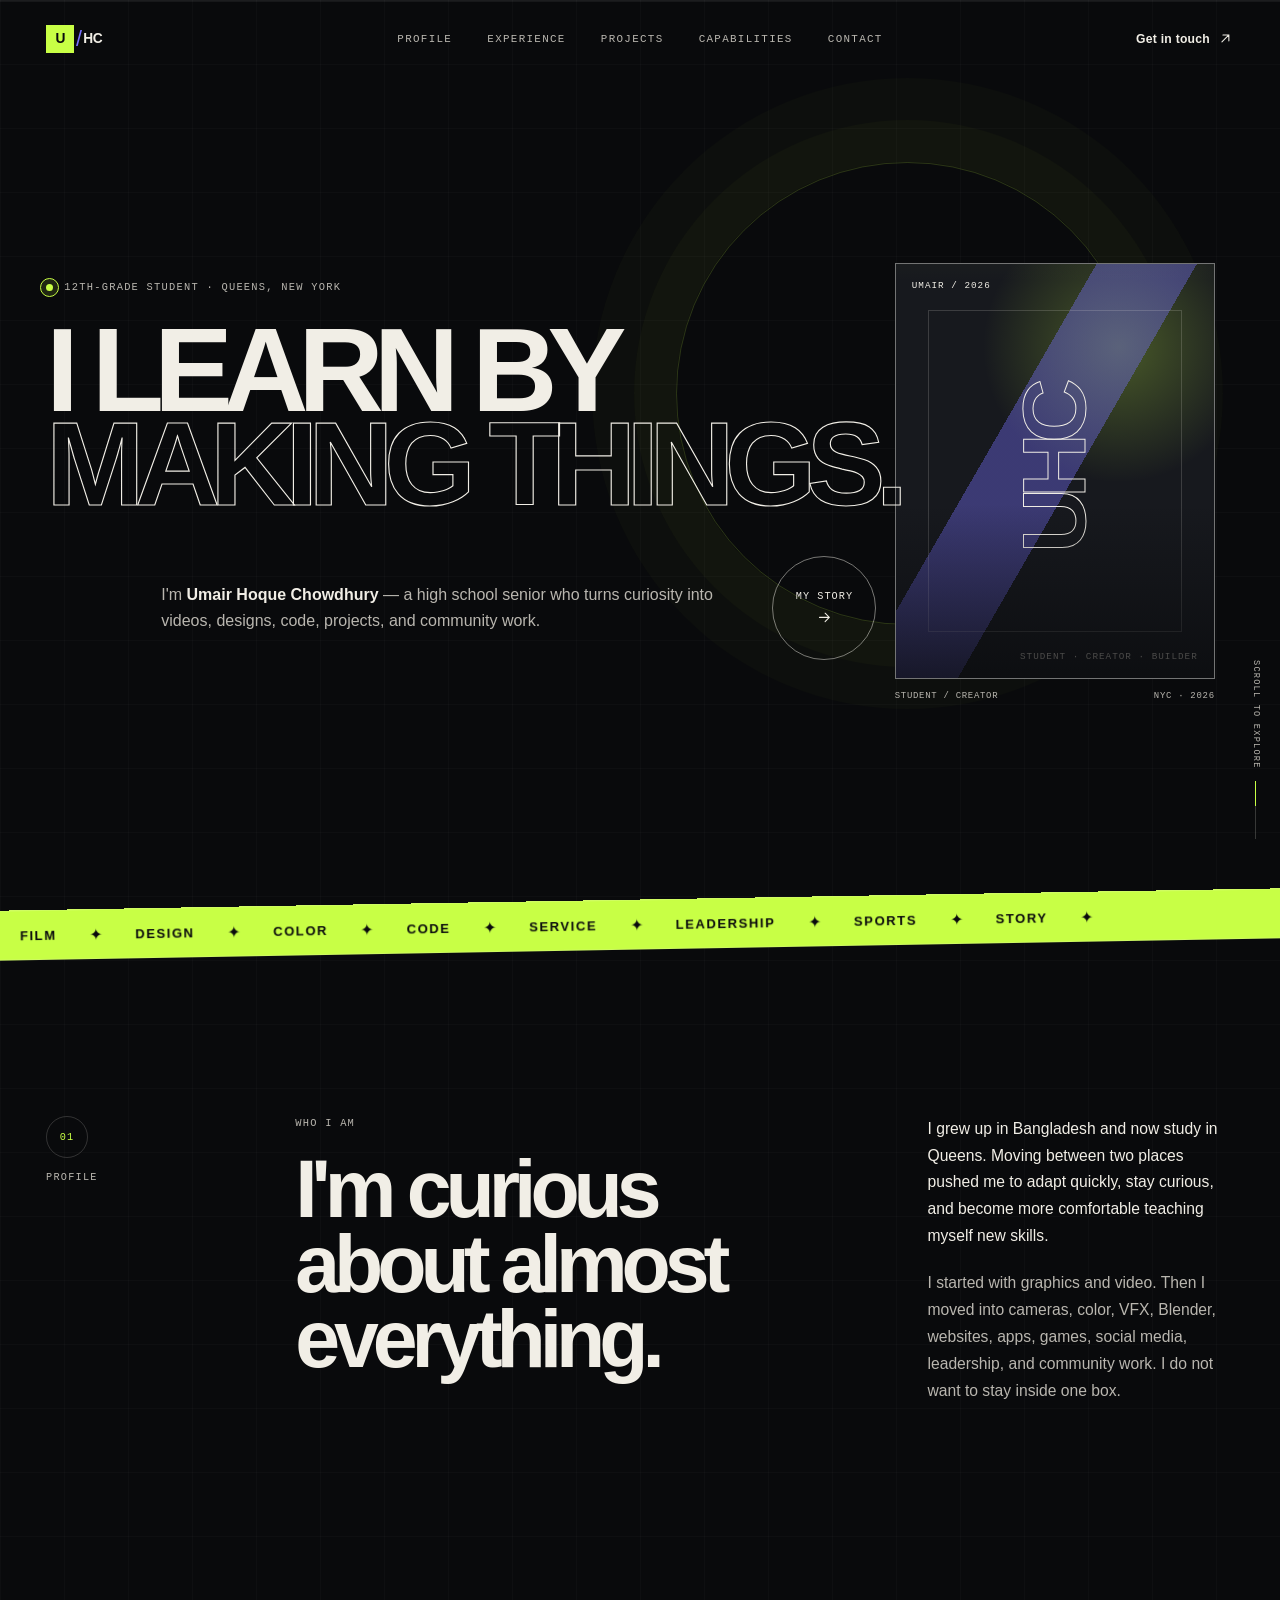
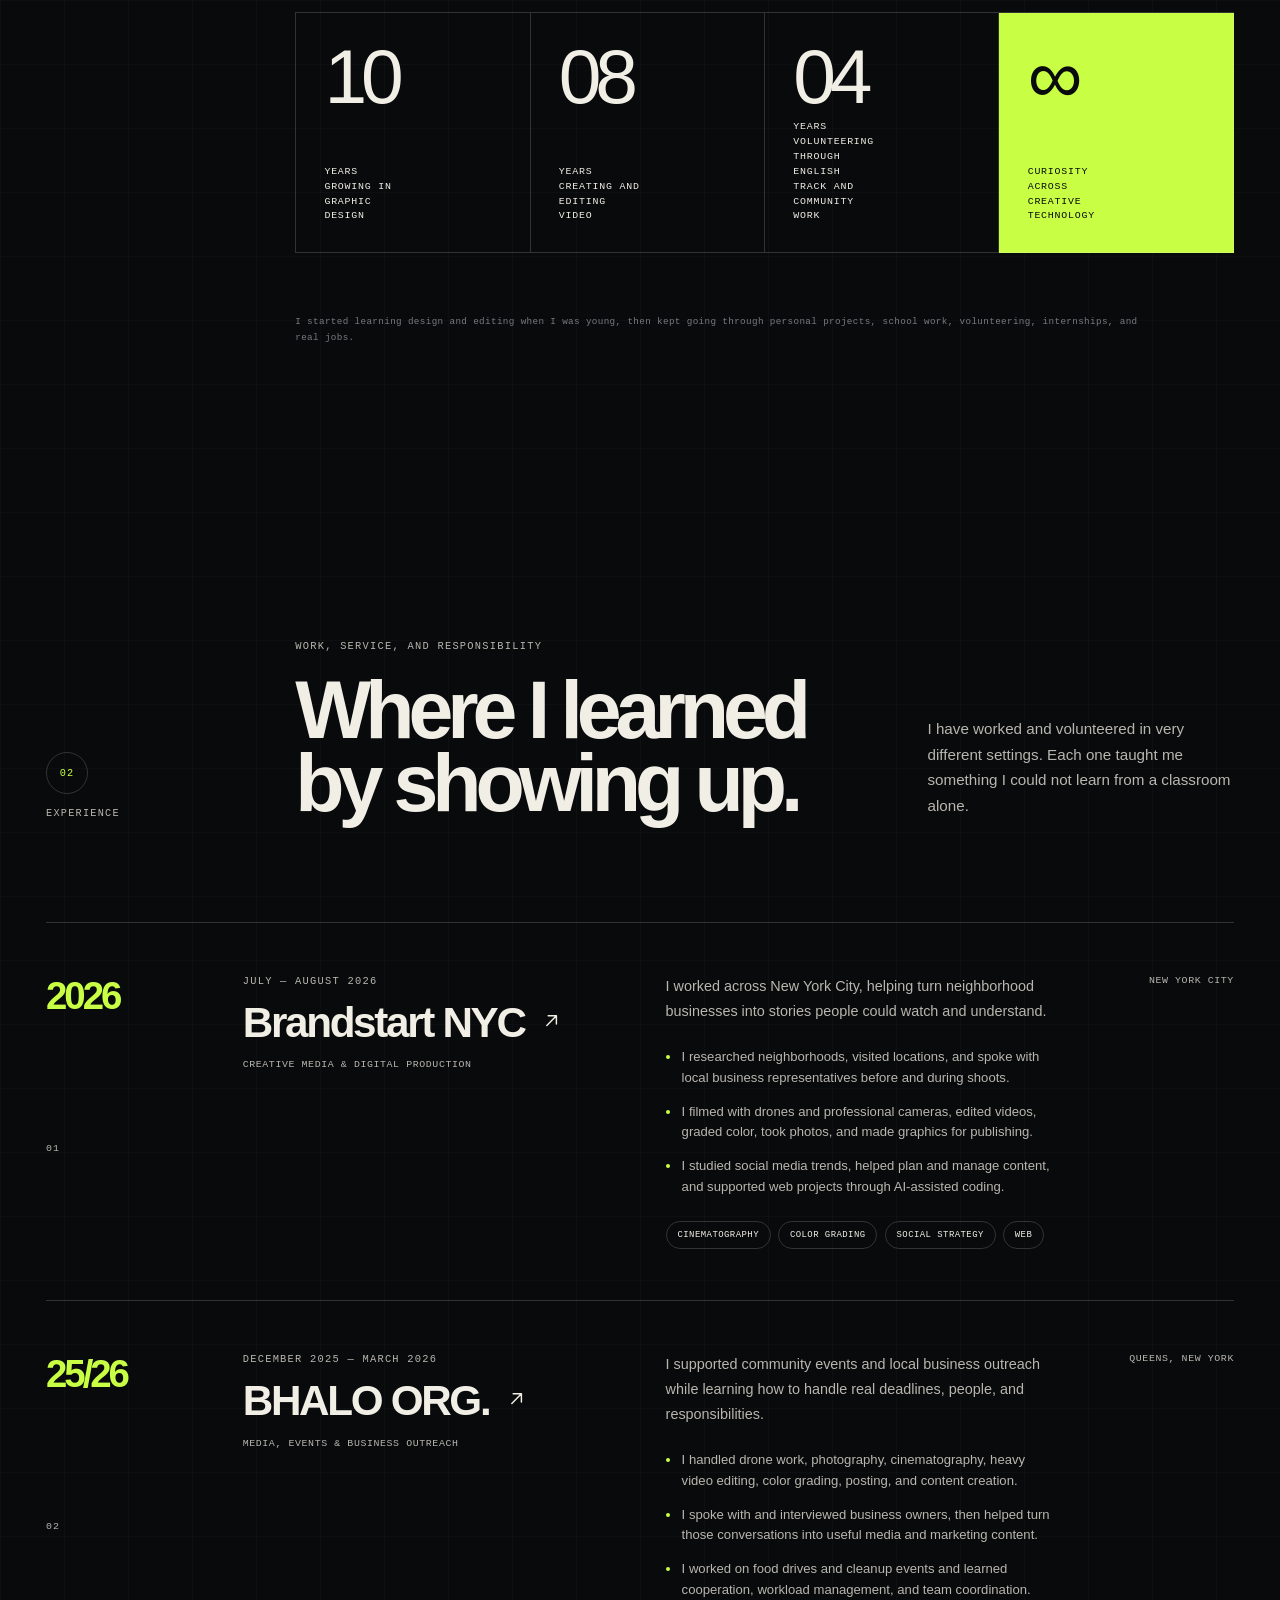
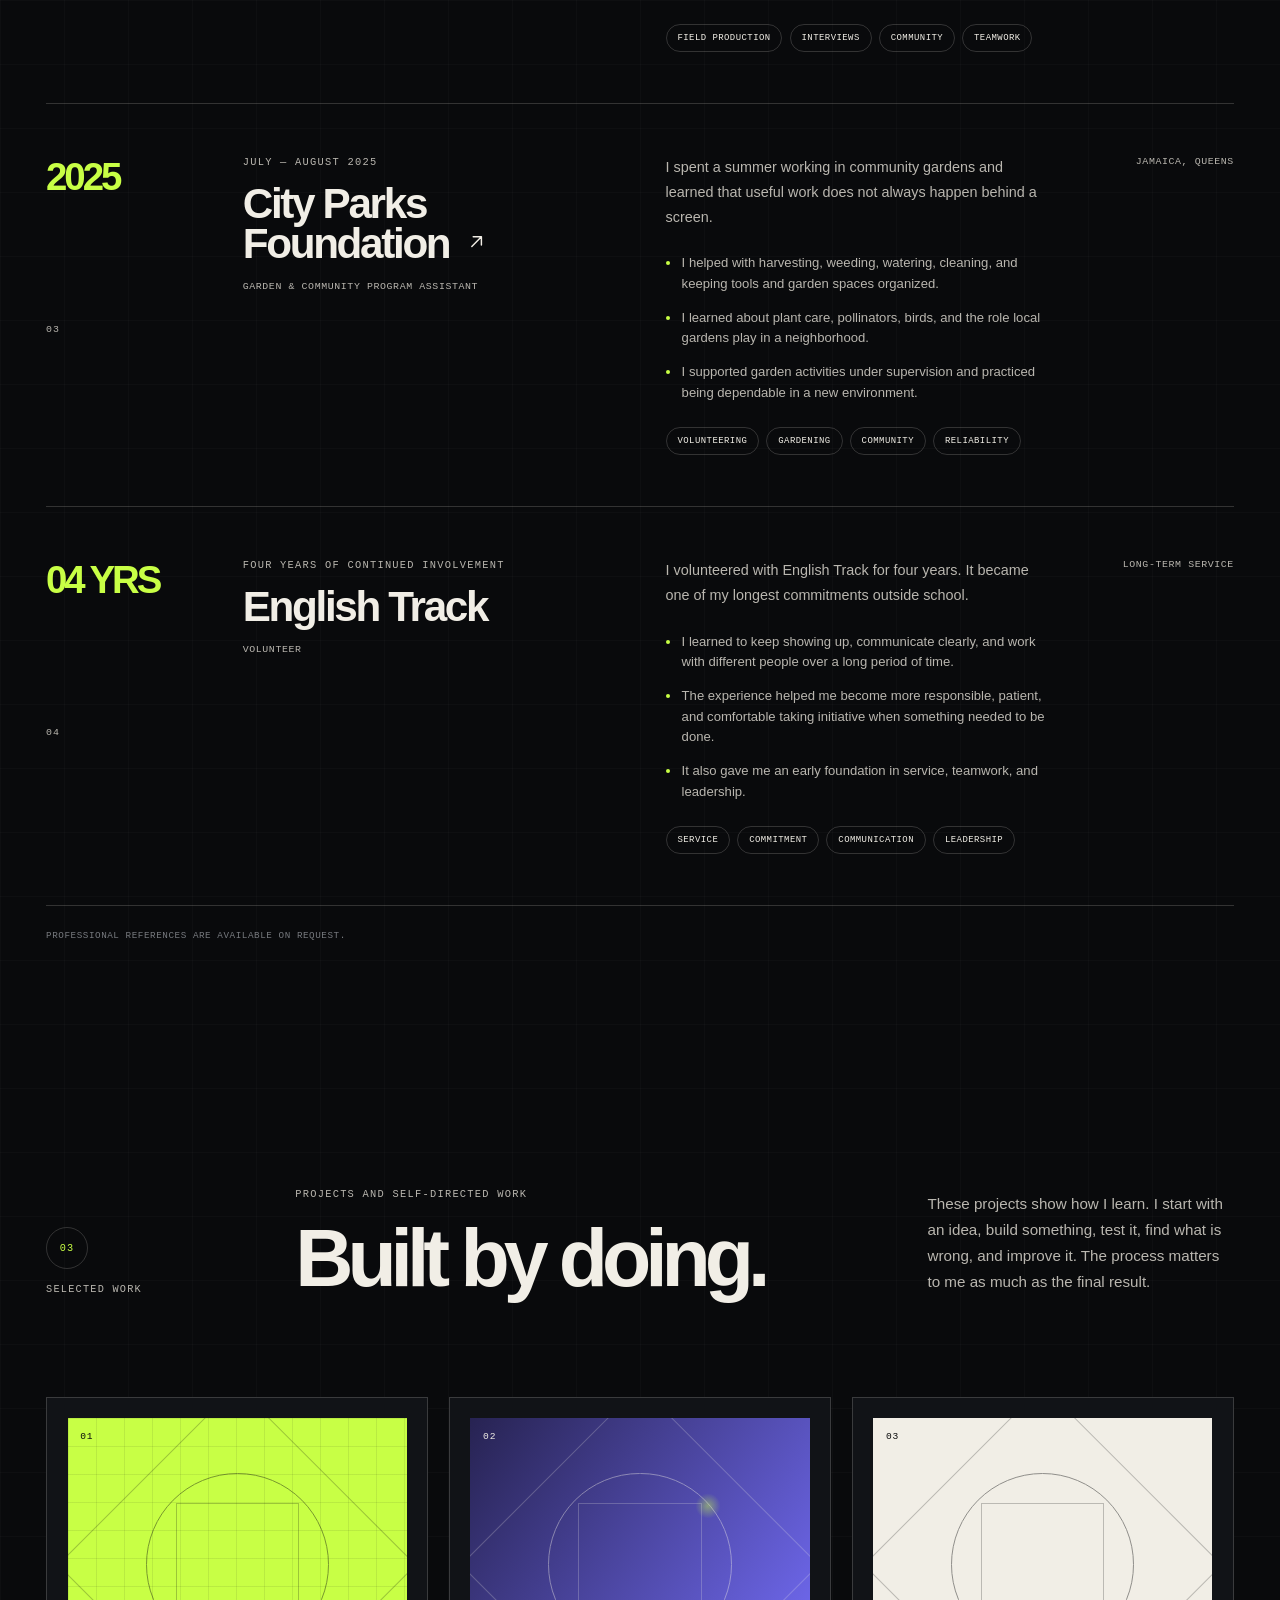
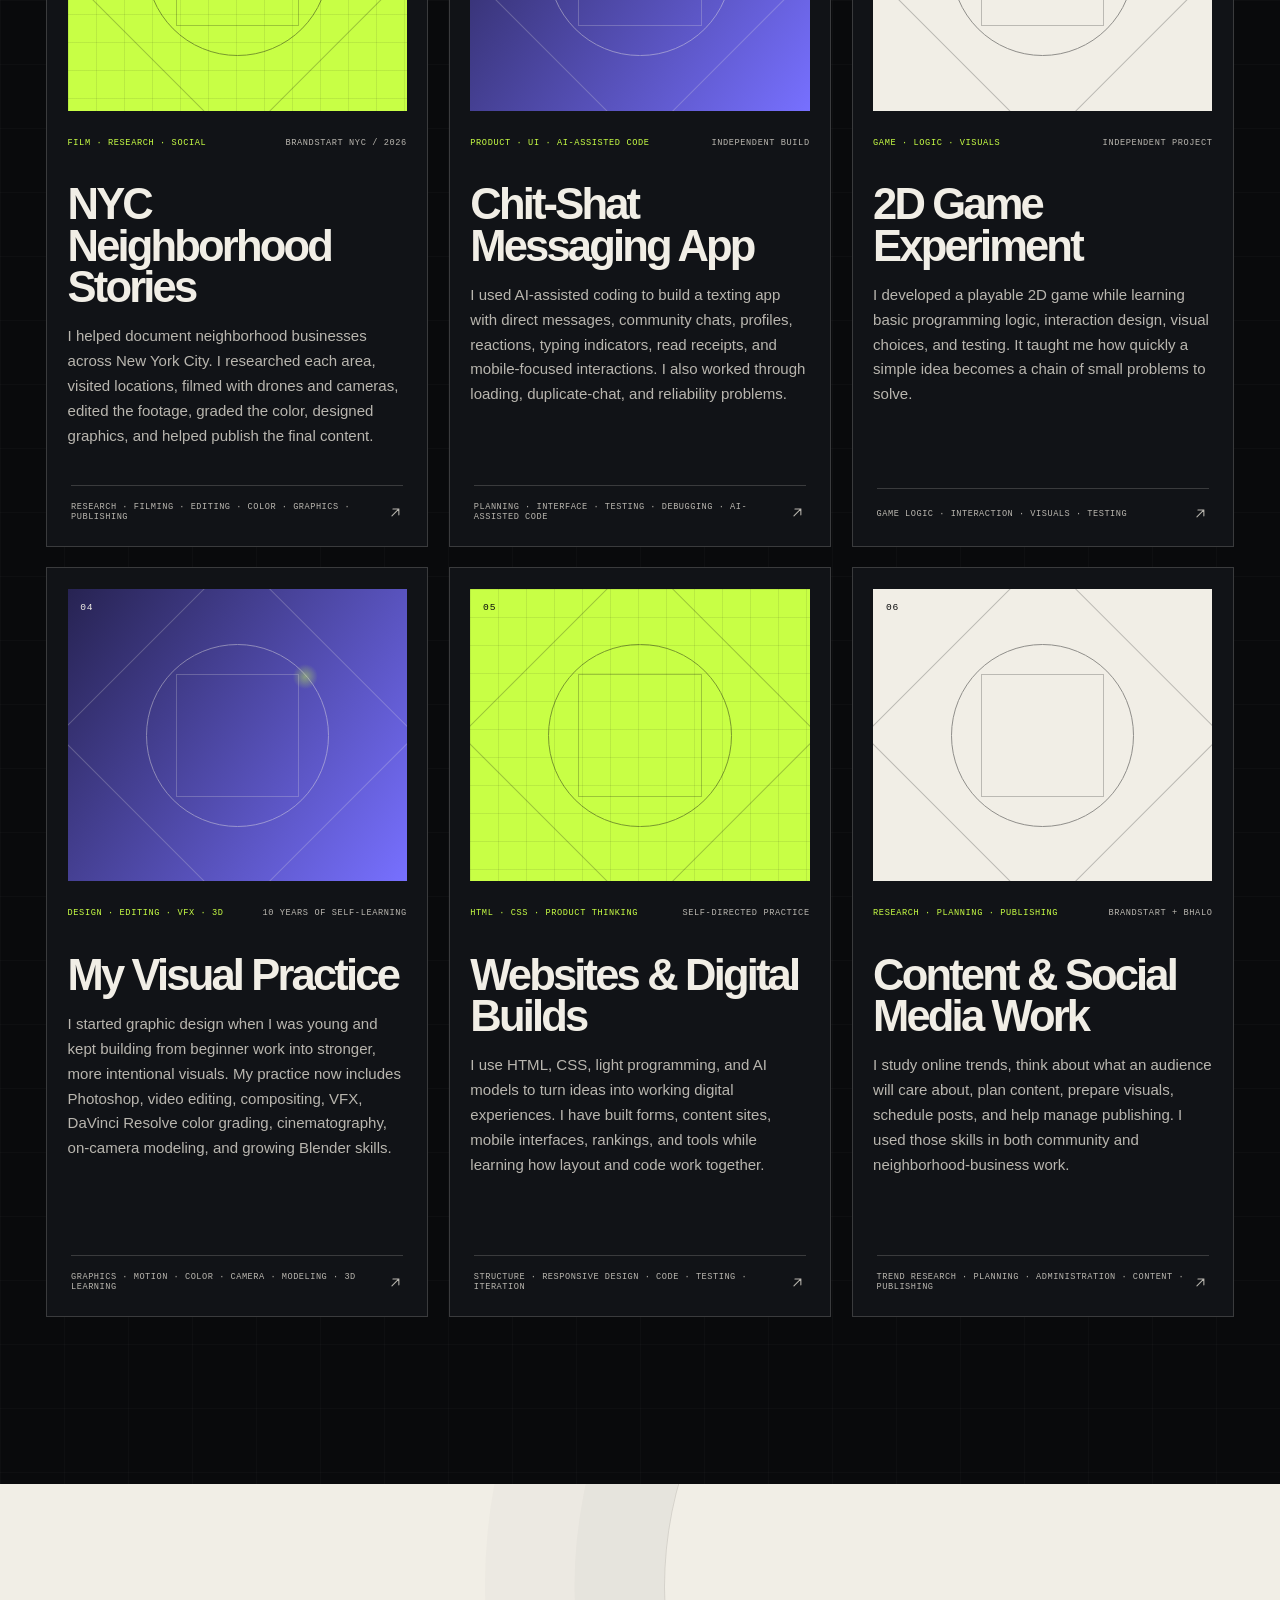
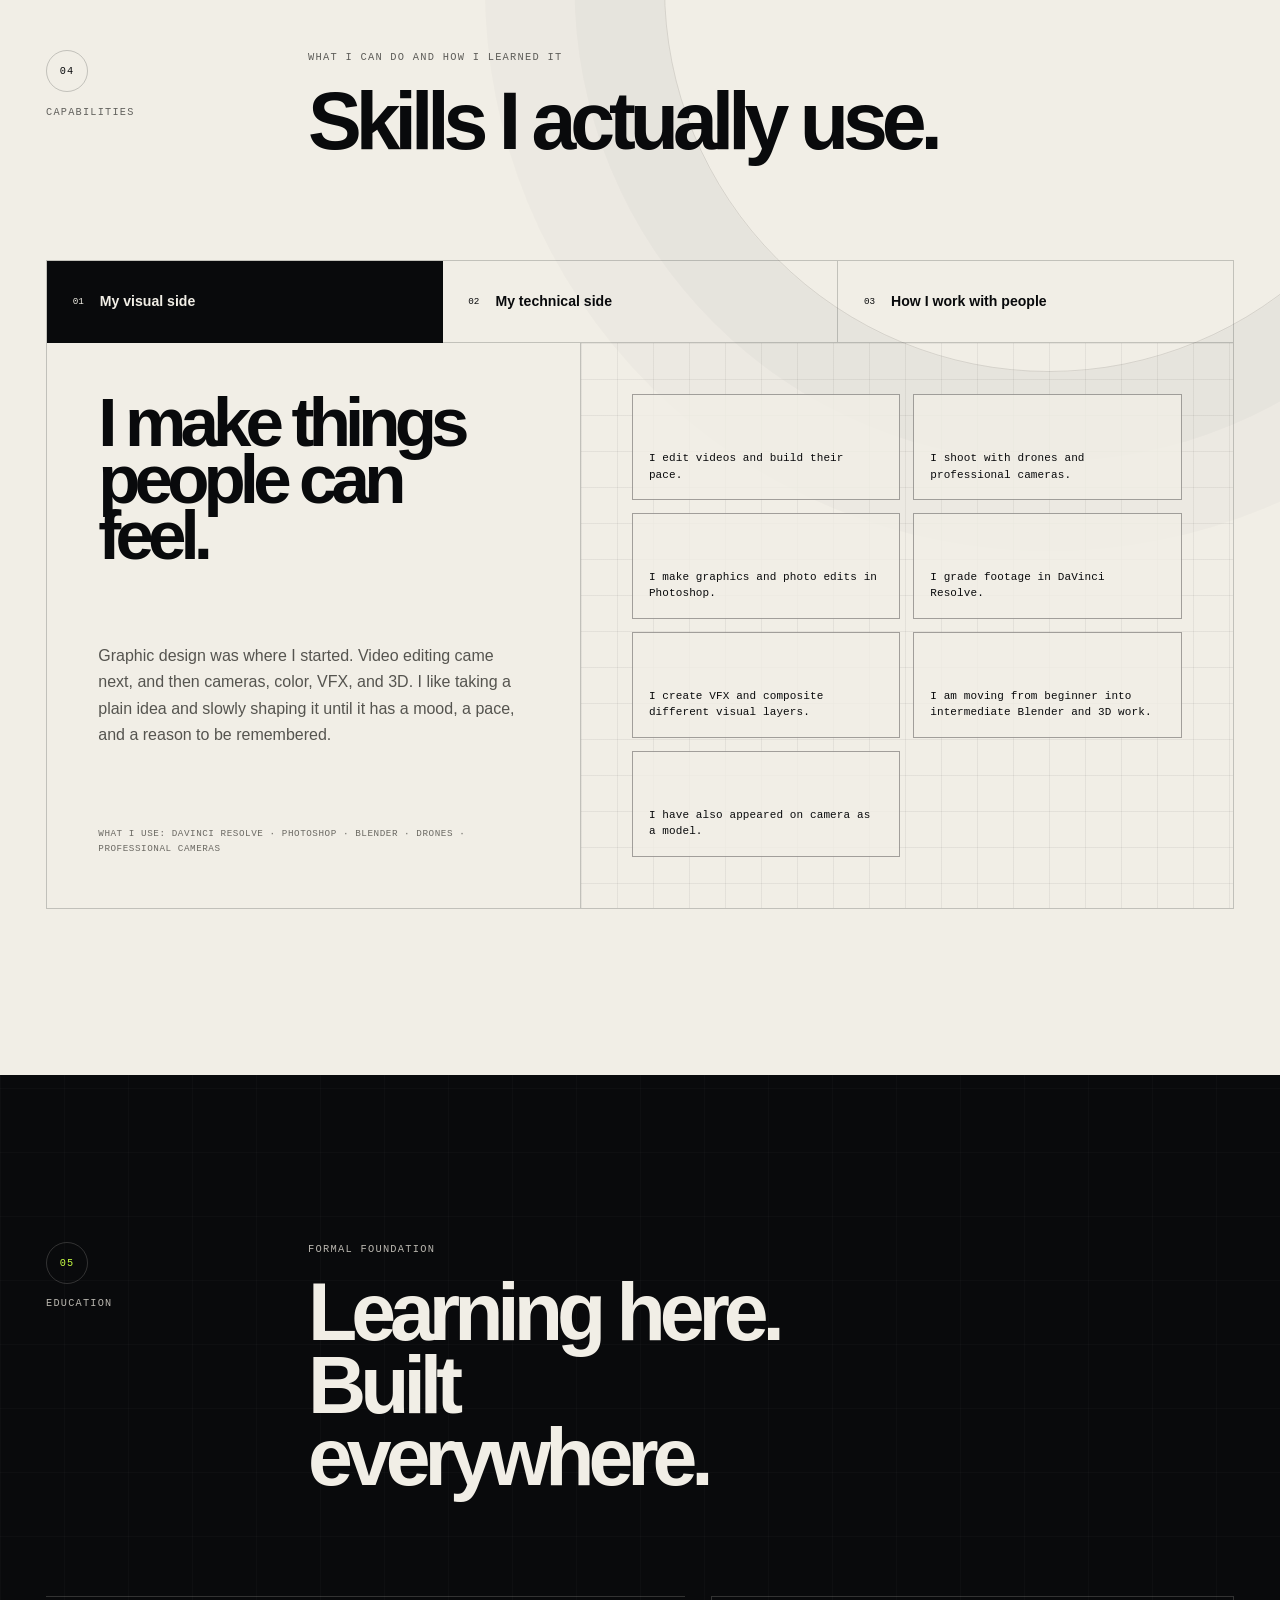
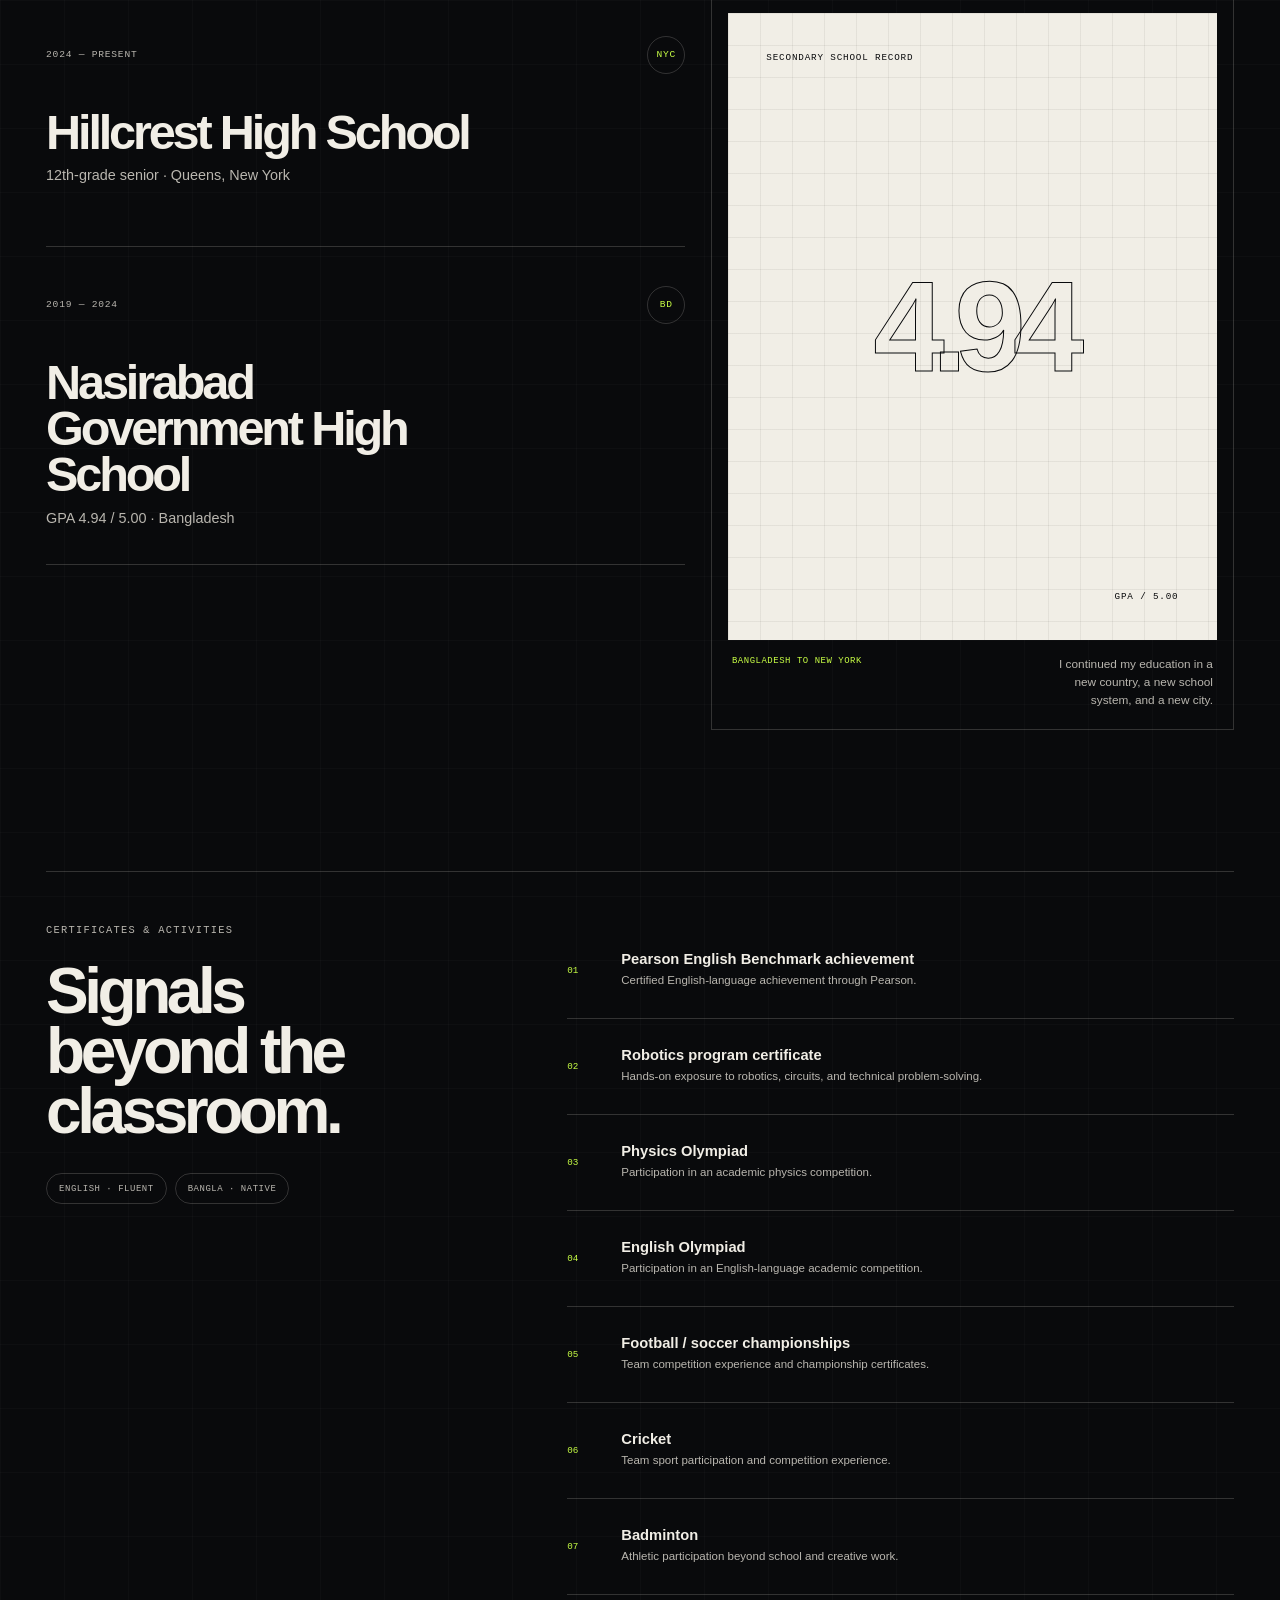
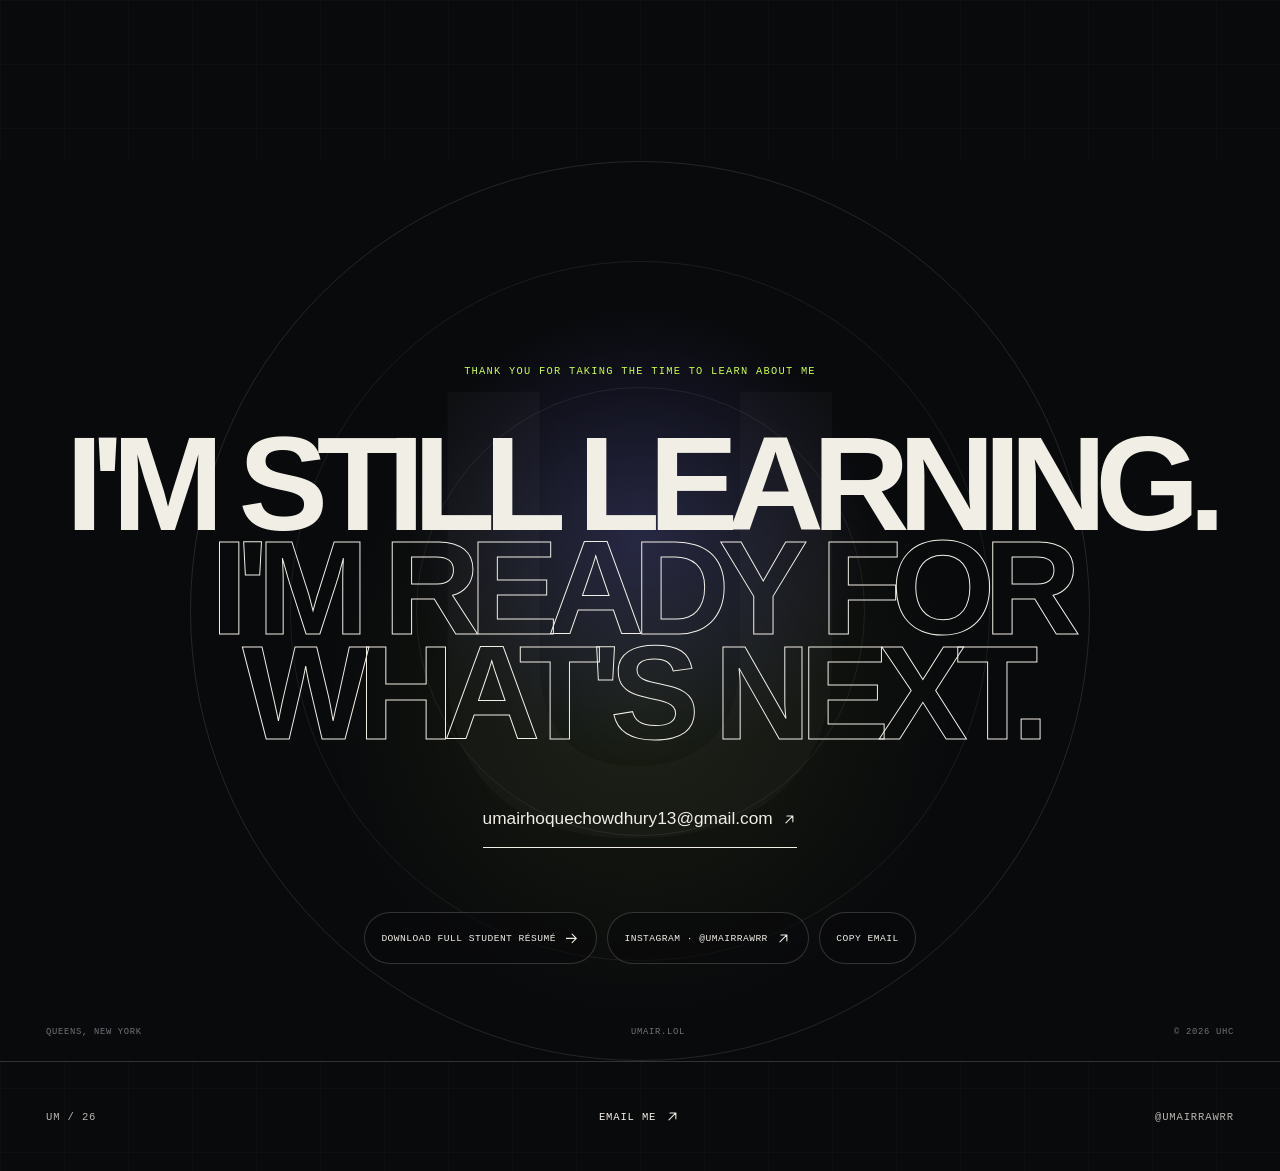
==== index.html @ c3489ea3 "Add files via upload" ====
<!doctype html>
<html lang="en">
  <head>
    <meta charset="utf-8">
    <meta name="viewport" content="width=device-width, initial-scale=1">
    <meta name="theme-color" content="#090a0c">
    <title>Umair Hoque Chowdhury — Student Portfolio</title>
    <meta name="description" content="The student portfolio of Umair Hoque Chowdhury — academics, community service, film, design, technology, leadership, and projects.">
    <link rel="canonical" href="https://umair.lol/">
    <meta property="og:type" content="website">
    <meta property="og:url" content="https://umair.lol/">
    <meta property="og:site_name" content="Umair Hoque Chowdhury">
    <meta property="og:title" content="Umair Hoque Chowdhury — Student Portfolio">
    <meta property="og:description" content="Explore Umair's academics, community work, creative practice, technology projects, and experience.">
    <meta property="og:image" content="https://umair.lol/og.png">
    <meta property="og:image:width" content="1200">
    <meta property="og:image:height" content="630">
    <meta name="twitter:card" content="summary_large_image">
    <meta name="twitter:title" content="Umair Hoque Chowdhury — Student Portfolio">
    <meta name="twitter:description" content="Student. Creator. Builder. Volunteer.">
    <meta name="twitter:image" content="https://umair.lol/og.png">
    <link rel="icon" href="./favicon.ico" sizes="any">
    <link rel="icon" href="./favicon.svg" type="image/svg+xml">
    <link rel="apple-touch-icon" href="./apple-touch-icon.png">
    <link rel="stylesheet" href="./styles.css">
    <script src="./script.js" defer></script>
  </head>
  <body class="antialiased">
    <main id="top"><a class="skip-link" href="#about">Skip to profile</a><div class="ambient" aria-hidden="true"></div><div class="scroll-track" aria-hidden="true"><span></span></div><header class="site-header"><a class="wordmark" href="#top" aria-label="Umair — back to top"><span class="wordmark-fallback" aria-hidden="true"><span class="wordmark-box">U</span><span class="wordmark-slash">/</span><span>HC</span></span><img class="wordmark-image" src="./logo.png" alt="Umair Hoque Chowdhury"/></a><nav aria-label="Primary navigation"><a href="#about">Profile</a><a href="#work">Experience</a><a href="#projects">Projects</a><a href="#capabilities">Capabilities</a><a href="#contact">Contact</a></nav><a class="header-cta" href="mailto:umairhoquechowdhury13@gmail.com">Get in touch <svg aria-hidden="true" viewBox="0 0 24 24" class="icon icon-diagonal"><path d="M5 12h14M13 6l6 6-6 6"></path></svg></a></header><nav class="mobile-dock" aria-label="Mobile navigation"><a href="#about">Profile</a><a href="#work">Work</a><a href="#capabilities">Skills</a><a href="#contact">Contact</a></nav><section class="hero" aria-labelledby="hero-title"><div class="hero-copy"><div class="eyebrow hero-eyebrow" data-reveal="true"><span class="status-dot"></span>12th-grade student · Queens, New York</div><h1 id="hero-title" data-reveal="true"><span>I learn by</span><span class="hero-stroke">making things.</span></h1><div class="hero-lower" data-reveal="true"><p>I&#x27;m <strong>Umair Hoque Chowdhury</strong> — a high school senior who turns curiosity into videos, designs, code, projects, and community work.</p><a class="round-link" href="#about" aria-label="Explore profile"><span>My story</span><svg aria-hidden="true" viewBox="0 0 24 24" class="icon"><path d="M5 12h14M13 6l6 6-6 6"></path></svg></a></div></div><div class="portrait-wrap" data-reveal="true"><div class="portrait-frame"><div class="portrait-fallback" aria-hidden="true"><span class="portrait-index">UMAIR / 2026</span><span class="portrait-initials">UHC</span><span class="portrait-note">Student · Creator · Builder</span></div><img src="./professional.png" alt="Portrait of Umair Hoque Chowdhury"/><div class="portrait-scan" aria-hidden="true"></div></div><div class="portrait-caption"><span>Student / Creator</span><span>NYC · 2026</span></div></div><div class="hero-rail" aria-hidden="true"><span>Scroll to explore</span><i></i></div></section><section class="signal-strip" aria-label="Creative disciplines"><div class="signal-flow"><span>Film</span><i>✦</i><span>Design</span><i>✦</i><span>Color</span><i>✦</i><span>Code</span><i>✦</i><span>Service</span><i>✦</i><span>Leadership</span><i>✦</i><span>Sports</span><i>✦</i><span>Story</span><i>✦</i></div></section><section class="profile section-shell" id="about"><div class="section-index" data-reveal="true"><span>01</span><span>Profile</span></div><div class="profile-lead" data-reveal="true"><p class="eyebrow">Who I am</p><h2>I&#x27;m curious about almost everything.</h2></div><div class="profile-copy" data-reveal="true"><p>I grew up in Bangladesh and now study in Queens. Moving between two places pushed me to adapt quickly, stay curious, and become more comfortable teaching myself new skills.</p><p>I started with graphics and video. Then I moved into cameras, color, VFX, Blender, websites, apps, games, social media, leadership, and community work. I do not want to stay inside one box.</p></div><div class="numbers" data-reveal="true"><article><strong>10</strong><span>years growing in graphic design</span></article><article><strong>08</strong><span>years creating and editing video</span></article><article><strong>04</strong><span>years volunteering through English Track and community work</span></article><article class="numbers-accent"><strong>∞</strong><span>curiosity across creative technology</span></article></div><p class="experience-note" data-reveal="true">I started learning design and editing when I was young, then kept going through personal projects, school work, volunteering, internships, and real jobs.</p></section><section class="experience section-shell" id="work"><div class="section-heading" data-reveal="true"><div class="section-index"><span>02</span><span>Experience</span></div><div><p class="eyebrow">Work, service, and responsibility</p><h2>Where I learned by showing up.</h2></div><p>I have worked and volunteered in very different settings. Each one taught me something I could not learn from a classroom alone.</p></div><div class="experience-list"><article class="experience-row" data-reveal="true"><div class="experience-year"><span>2026</span><i>01</i></div><div class="experience-title"><p class="eyebrow">July — August 2026</p><h3><a href="https://brandstart.nyc" target="_blank" rel="noreferrer">Brandstart NYC <svg aria-hidden="true" viewBox="0 0 24 24" class="icon icon-diagonal"><path d="M5 12h14M13 6l6 6-6 6"></path></svg></a></h3><span>Creative Media &amp; Digital Production</span></div><div class="experience-detail"><p>I worked across New York City, helping turn neighborhood businesses into stories people could watch and understand.</p><ul class="experience-points" aria-label="Brandstart NYC responsibilities"><li>I researched neighborhoods, visited locations, and spoke with local business representatives before and during shoots.</li><li>I filmed with drones and professional cameras, edited videos, graded color, took photos, and made graphics for publishing.</li><li>I studied social media trends, helped plan and manage content, and supported web projects through AI-assisted coding.</li></ul><ul class="experience-tags" aria-label="Brandstart NYC skills"><li>Cinematography</li><li>Color grading</li><li>Social strategy</li><li>Web</li></ul></div><div class="experience-place">New York City</div></article><article class="experience-row" data-reveal="true"><div class="experience-year"><span>25/26</span><i>02</i></div><div class="experience-title"><p class="eyebrow">December 2025 — March 2026</p><h3><a href="https://bhalo.org" target="_blank" rel="noreferrer">BHALO ORG. <svg aria-hidden="true" viewBox="0 0 24 24" class="icon icon-diagonal"><path d="M5 12h14M13 6l6 6-6 6"></path></svg></a></h3><span>Media, Events &amp; Business Outreach</span></div><div class="experience-detail"><p>I supported community events and local business outreach while learning how to handle real deadlines, people, and responsibilities.</p><ul class="experience-points" aria-label="BHALO ORG. responsibilities"><li>I handled drone work, photography, cinematography, heavy video editing, color grading, posting, and content creation.</li><li>I spoke with and interviewed business owners, then helped turn those conversations into useful media and marketing content.</li><li>I worked on food drives and cleanup events and learned cooperation, workload management, and team coordination.</li></ul><ul class="experience-tags" aria-label="BHALO ORG. skills"><li>Field production</li><li>Interviews</li><li>Community</li><li>Teamwork</li></ul></div><div class="experience-place">Queens, New York</div></article><article class="experience-row" data-reveal="true"><div class="experience-year"><span>2025</span><i>03</i></div><div class="experience-title"><p class="eyebrow">July — August 2025</p><h3><a href="https://cityparksfoundation.org" target="_blank" rel="noreferrer">City Parks Foundation <svg aria-hidden="true" viewBox="0 0 24 24" class="icon icon-diagonal"><path d="M5 12h14M13 6l6 6-6 6"></path></svg></a></h3><span>Garden &amp; Community Program Assistant</span></div><div class="experience-detail"><p>I spent a summer working in community gardens and learned that useful work does not always happen behind a screen.</p><ul class="experience-points" aria-label="City Parks Foundation responsibilities"><li>I helped with harvesting, weeding, watering, cleaning, and keeping tools and garden spaces organized.</li><li>I learned about plant care, pollinators, birds, and the role local gardens play in a neighborhood.</li><li>I supported garden activities under supervision and practiced being dependable in a new environment.</li></ul><ul class="experience-tags" aria-label="City Parks Foundation skills"><li>Volunteering</li><li>Gardening</li><li>Community</li><li>Reliability</li></ul></div><div class="experience-place">Jamaica, Queens</div></article><article class="experience-row" data-reveal="true"><div class="experience-year"><span>04 YRS</span><i>04</i></div><div class="experience-title"><p class="eyebrow">Four years of continued involvement</p><h3>English Track</h3><span>Volunteer</span></div><div class="experience-detail"><p>I volunteered with English Track for four years. It became one of my longest commitments outside school.</p><ul class="experience-points" aria-label="English Track responsibilities"><li>I learned to keep showing up, communicate clearly, and work with different people over a long period of time.</li><li>The experience helped me become more responsible, patient, and comfortable taking initiative when something needed to be done.</li><li>It also gave me an early foundation in service, teamwork, and leadership.</li></ul><ul class="experience-tags" aria-label="English Track skills"><li>Service</li><li>Commitment</li><li>Communication</li><li>Leadership</li></ul></div><div class="experience-place">Long-term service</div></article></div><p class="reference-note" data-reveal="true">Professional references are available on request.</p></section><section class="projects section-shell" id="projects"><div class="section-heading project-heading" data-reveal="true"><div class="section-index"><span>03</span><span>Selected work</span></div><div><p class="eyebrow">Projects and self-directed work</p><h2>Built by doing.</h2></div><p>These projects show how I learn. I start with an idea, build something, test it, find what is wrong, and improve it. The process matters to me as much as the final result.</p></div><div class="project-grid"><article class="project-card project-lime" data-reveal="true"><div class="project-visual" aria-hidden="true"><span>01</span><i></i><b>UHC</b></div><div class="project-meta"><p>Film · Research · Social</p><span>Brandstart NYC / 2026</span></div><h3>NYC Neighborhood Stories</h3><p class="project-description">I helped document neighborhood businesses across New York City. I researched each area, visited locations, filmed with drones and cameras, edited the footage, graded the color, designed graphics, and helped publish the final content.</p><div class="project-state"><span>Research · filming · editing · color · graphics · publishing</span><svg aria-hidden="true" viewBox="0 0 24 24" class="icon icon-diagonal"><path d="M5 12h14M13 6l6 6-6 6"></path></svg></div></article><article class="project-card project-violet" data-reveal="true"><div class="project-visual" aria-hidden="true"><span>02</span><i></i><b>UHC</b></div><div class="project-meta"><p>Product · UI · AI-assisted code</p><span>Independent build</span></div><h3>Chit-Shat Messaging App</h3><p class="project-description">I used AI-assisted coding to build a texting app with direct messages, community chats, profiles, reactions, typing indicators, read receipts, and mobile-focused interactions. I also worked through loading, duplicate-chat, and reliability problems.</p><div class="project-state"><span>Planning · interface · testing · debugging · AI-assisted code</span><svg aria-hidden="true" viewBox="0 0 24 24" class="icon icon-diagonal"><path d="M5 12h14M13 6l6 6-6 6"></path></svg></div></article><article class="project-card project-paper" data-reveal="true"><div class="project-visual" aria-hidden="true"><span>03</span><i></i><b>UHC</b></div><div class="project-meta"><p>Game · Logic · Visuals</p><span>Independent project</span></div><h3>2D Game Experiment</h3><p class="project-description">I developed a playable 2D game while learning basic programming logic, interaction design, visual choices, and testing. It taught me how quickly a simple idea becomes a chain of small problems to solve.</p><div class="project-state"><span>Game logic · interaction · visuals · testing</span><svg aria-hidden="true" viewBox="0 0 24 24" class="icon icon-diagonal"><path d="M5 12h14M13 6l6 6-6 6"></path></svg></div></article><article class="project-card project-violet" data-reveal="true"><div class="project-visual" aria-hidden="true"><span>04</span><i></i><b>UHC</b></div><div class="project-meta"><p>Design · Editing · VFX · 3D</p><span>10 years of self-learning</span></div><h3>My Visual Practice</h3><p class="project-description">I started graphic design when I was young and kept building from beginner work into stronger, more intentional visuals. My practice now includes Photoshop, video editing, compositing, VFX, DaVinci Resolve color grading, cinematography, on-camera modeling, and growing Blender skills.</p><div class="project-state"><span>Graphics · motion · color · camera · modeling · 3D learning</span><svg aria-hidden="true" viewBox="0 0 24 24" class="icon icon-diagonal"><path d="M5 12h14M13 6l6 6-6 6"></path></svg></div></article><article class="project-card project-lime" data-reveal="true"><div class="project-visual" aria-hidden="true"><span>05</span><i></i><b>UHC</b></div><div class="project-meta"><p>HTML · CSS · Product thinking</p><span>Self-directed practice</span></div><h3>Websites &amp; Digital Builds</h3><p class="project-description">I use HTML, CSS, light programming, and AI models to turn ideas into working digital experiences. I have built forms, content sites, mobile interfaces, rankings, and tools while learning how layout and code work together.</p><div class="project-state"><span>Structure · responsive design · code · testing · iteration</span><svg aria-hidden="true" viewBox="0 0 24 24" class="icon icon-diagonal"><path d="M5 12h14M13 6l6 6-6 6"></path></svg></div></article><article class="project-card project-paper" data-reveal="true"><div class="project-visual" aria-hidden="true"><span>06</span><i></i><b>UHC</b></div><div class="project-meta"><p>Research · Planning · Publishing</p><span>Brandstart + BHALO</span></div><h3>Content &amp; Social Media Work</h3><p class="project-description">I study online trends, think about what an audience will care about, plan content, prepare visuals, schedule posts, and help manage publishing. I used those skills in both community and neighborhood-business work.</p><div class="project-state"><span>Trend research · planning · administration · content · publishing</span><svg aria-hidden="true" viewBox="0 0 24 24" class="icon icon-diagonal"><path d="M5 12h14M13 6l6 6-6 6"></path></svg></div></article></div></section><section class="capabilities" id="capabilities"><div class="section-shell capabilities-inner"><div class="capability-intro" data-reveal="true"><div class="section-index section-index-dark"><span>04</span><span>Capabilities</span></div><div><p class="eyebrow">What I can do and how I learned it</p><h2>Skills I actually use.</h2></div></div><div class="capability-tabs" role="tablist" aria-label="Capability groups" data-reveal="true"><button id="tab-visual" type="button" role="tab" aria-selected="true" aria-controls="capability-panel"><span>01</span>My visual side</button><button id="tab-digital" type="button" role="tab" aria-selected="false" aria-controls="capability-panel"><span>02</span>My technical side</button><button id="tab-strategy" type="button" role="tab" aria-selected="false" aria-controls="capability-panel"><span>03</span>How I work with people</button></div><div class="capability-panel" id="capability-panel" role="tabpanel" aria-labelledby="tab-visual"><div class="capability-statement"><h3>I make things people can feel.</h3><p>Graphic design was where I started. Video editing came next, and then cameras, color, VFX, and 3D. I like taking a plain idea and slowly shaping it until it has a mood, a pace, and a reason to be remembered.</p><span>What I use: DaVinci Resolve · Photoshop · Blender · drones · professional cameras</span></div><div class="skill-orbit"><span style="--skill-index:0">I edit videos and build their pace.</span><span style="--skill-index:1">I shoot with drones and professional cameras.</span><span style="--skill-index:2">I make graphics and photo edits in Photoshop.</span><span style="--skill-index:3">I grade footage in DaVinci Resolve.</span><span style="--skill-index:4">I create VFX and composite different visual layers.</span><span style="--skill-index:5">I am moving from beginner into intermediate Blender and 3D work.</span><span style="--skill-index:6">I have also appeared on camera as a model.</span></div></div></div></section><section class="education section-shell" id="education"><div class="education-main" data-reveal="true"><div class="section-index"><span>05</span><span>Education</span></div><div class="education-title"><p class="eyebrow">Formal foundation</p><h2>Learning here. Built everywhere.</h2></div></div><div class="education-grid"><div class="school-list" data-reveal="true"><article><div><span>2024 — Present</span><b>NYC</b></div><h3>Hillcrest High School</h3><p>12th-grade senior · Queens, New York</p></article><article><div><span>2019 — 2024</span><b>BD</b></div><h3>Nasirabad Government High School</h3><p>GPA 4.94 / 5.00 · Bangladesh</p></article></div><div class="transcript-card academic-record-card" data-reveal="true"><div class="transcript-media"><div class="transcript-fallback"><span>Secondary school record</span><strong>4.94</strong><small>GPA / 5.00</small></div></div><div><span>Bangladesh to New York</span><p>I continued my education in a new country, a new school system, and a new city.</p></div></div></div><div class="credentials" data-reveal="true"><div class="credentials-title"><p class="eyebrow">Certificates &amp; activities</p><h3>Signals beyond the classroom.</h3><div class="language-line"><span>English · Fluent</span><span>Bangla · Native</span></div></div><ol><li><span>01</span><p><strong>Pearson English Benchmark achievement</strong><small>Certified English-language achievement through Pearson.</small></p></li><li><span>02</span><p><strong>Robotics program certificate</strong><small>Hands-on exposure to robotics, circuits, and technical problem-solving.</small></p></li><li><span>03</span><p><strong>Physics Olympiad</strong><small>Participation in an academic physics competition.</small></p></li><li><span>04</span><p><strong>English Olympiad</strong><small>Participation in an English-language academic competition.</small></p></li><li><span>05</span><p><strong>Football / soccer championships</strong><small>Team competition experience and championship certificates.</small></p></li><li><span>06</span><p><strong>Cricket</strong><small>Team sport participation and competition experience.</small></p></li><li><span>07</span><p><strong>Badminton</strong><small>Athletic participation beyond school and creative work.</small></p></li></ol></div></section><section class="contact-final" id="contact"><div class="contact-orbit" aria-hidden="true"><span>U</span></div><p class="eyebrow" data-reveal="true">Thank you for taking the time to learn about me</p><h2 data-reveal="true">I&#x27;m still learning.<br/><span>I&#x27;m ready for what&#x27;s next.</span></h2><a class="contact-email" href="mailto:umairhoquechowdhury13@gmail.com" data-reveal="true">umairhoquechowdhury13@gmail.com <svg aria-hidden="true" viewBox="0 0 24 24" class="icon icon-diagonal"><path d="M5 12h14M13 6l6 6-6 6"></path></svg></a><div class="contact-actions" data-reveal="true"><a href="./Umair_Hoque_Chowdhury_College_Portfolio_Resume.pdf" download="">Download full student résumé <svg aria-hidden="true" viewBox="0 0 24 24" class="icon"><path d="M5 12h14M13 6l6 6-6 6"></path></svg></a><a href="https://www.instagram.com/umairrawrr/" target="_blank" rel="noreferrer">Instagram · @umairrawrr <svg aria-hidden="true" viewBox="0 0 24 24" class="icon icon-diagonal"><path d="M5 12h14M13 6l6 6-6 6"></path></svg></a><button type="button" aria-live="polite">Copy email</button></div><div class="contact-foot"><span>Queens, New York</span><span>umair.lol</span><span>© 2026 UHC</span></div></section><footer class="mini-footer"><span>UM / 26</span><a href="mailto:umairhoquechowdhury13@gmail.com">Email me <svg aria-hidden="true" viewBox="0 0 24 24" class="icon icon-diagonal"><path d="M5 12h14M13 6l6 6-6 6"></path></svg></a><a href="https://www.instagram.com/umairrawrr/" target="_blank" rel="noreferrer">@umairrawrr</a></footer></main>
  </body>
</html>
---- styles.css ----
:root {
  --ink: #090a0c;
  --ink-soft: #111317;
  --paper: #f1eee6;
  --paper-muted: #b9b6af;
  --line: rgba(241, 238, 230, 0.18);
  --signal: #c8ff45;
  --violet: #7770ff;
  --pointer-x: 50vw;
  --pointer-y: 30vh;
  --scroll-progress: 0;
  --pad: clamp(1.15rem, 3.6vw, 4.75rem);
  --ease-out: cubic-bezier(0.16, 1, 0.3, 1);
}

* {
  box-sizing: border-box;
}

html {
  scroll-behavior: smooth;
  background: var(--ink);
}

body {
  margin: 0;
  overflow-x: hidden;
  background:
    linear-gradient(rgba(255, 255, 255, 0.018) 1px, transparent 1px),
    linear-gradient(90deg, rgba(255, 255, 255, 0.018) 1px, transparent 1px),
    var(--ink);
  background-size: 64px 64px;
  color: var(--paper);
  font-family: Arial, "Helvetica Neue", Helvetica, sans-serif;
  text-rendering: optimizeLegibility;
}

body::before {
  position: fixed;
  inset: 0;
  z-index: 100;
  pointer-events: none;
  content: "";
  opacity: 0.24;
  background-image: repeating-linear-gradient(
    115deg,
    transparent 0,
    transparent 3px,
    rgba(255, 255, 255, 0.012) 3px,
    rgba(255, 255, 255, 0.012) 4px
  );
  mix-blend-mode: soft-light;
}

::selection {
  color: var(--ink);
  background: var(--signal);
}

a {
  color: inherit;
  text-decoration: none;
}

button,
a {
  -webkit-tap-highlight-color: transparent;
}

.skip-link {
  position: fixed;
  top: 0.8rem;
  left: 0.8rem;
  z-index: 1000;
  padding: 0.85rem 1rem;
  color: var(--ink);
  background: var(--signal);
  transform: translateY(-150%);
  transition: transform 180ms ease;
}

.skip-link:focus {
  transform: translateY(0);
}

:focus-visible {
  outline: 2px solid var(--signal);
  outline-offset: 5px;
}

.ambient {
  position: fixed;
  inset: 0;
  z-index: -1;
  pointer-events: none;
  background: radial-gradient(
    620px circle at var(--pointer-x) var(--pointer-y),
    rgba(119, 112, 255, 0.1),
    transparent 66%
  );
}

.scroll-track {
  position: fixed;
  top: 0;
  left: 0;
  z-index: 500;
  width: 100%;
  height: 2px;
  background: rgba(255, 255, 255, 0.06);
}

.scroll-track span {
  display: block;
  width: 100%;
  height: 100%;
  background: var(--signal);
  transform: scaleX(var(--scroll-progress));
  transform-origin: left center;
}

.site-header {
  position: fixed;
  top: 0;
  left: 0;
  z-index: 90;
  display: grid;
  grid-template-columns: 1fr auto 1fr;
  align-items: center;
  width: 100%;
  min-height: 78px;
  padding: 0 var(--pad);
  border-bottom: 1px solid transparent;
  transition:
    min-height 450ms var(--ease-out),
    background-color 450ms ease,
    border-color 450ms ease,
    backdrop-filter 450ms ease;
}

.has-scrolled .site-header {
  min-height: 64px;
  border-color: var(--line);
  background: rgba(9, 10, 12, 0.78);
  backdrop-filter: blur(18px) saturate(130%);
}

.wordmark {
  position: relative;
  display: inline-flex;
  align-items: center;
  justify-self: start;
  min-height: 48px;
  font-size: 0.86rem;
  font-weight: 800;
  letter-spacing: -0.04em;
}

.wordmark-fallback {
  display: inline-flex;
  align-items: center;
  transition: opacity 180ms ease;
}

.wordmark.has-logo .wordmark-fallback {
  opacity: 0;
}

.wordmark-image {
  position: absolute;
  top: 50%;
  left: 0;
  width: auto;
  max-width: min(180px, 24vw);
  height: 42px;
  object-fit: contain;
  object-position: left center;
  transform: translateY(-50%);
}

.wordmark-box {
  display: grid;
  place-items: center;
  width: 28px;
  height: 28px;
  margin-right: 0.12rem;
  color: var(--ink);
  background: var(--signal);
}

.wordmark-slash {
  margin-right: 0.12rem;
  color: var(--violet);
  font-size: 1.35rem;
  font-weight: 400;
}

.site-header nav {
  display: flex;
  gap: 2.2rem;
}

.site-header nav a {
  position: relative;
  display: grid;
  place-items: center;
  min-height: 48px;
  color: var(--paper-muted);
  font-family: ui-monospace, SFMono-Regular, Menlo, monospace;
  font-size: 0.68rem;
  letter-spacing: 0.12em;
  text-transform: uppercase;
  transition: color 180ms ease;
}

.site-header nav a::after {
  position: absolute;
  bottom: 8px;
  left: 0;
  width: 100%;
  height: 1px;
  content: "";
  background: var(--signal);
  transform: scaleX(0);
  transform-origin: right;
  transition: transform 350ms var(--ease-out);
}

.site-header nav a:hover {
  color: var(--paper);
}

.site-header nav a:hover::after {
  transform: scaleX(1);
  transform-origin: left;
}

.header-cta {
  display: flex;
  align-items: center;
  justify-self: end;
  gap: 0.45rem;
  min-height: 48px;
  font-size: 0.76rem;
  font-weight: 700;
  letter-spacing: 0.02em;
}

.mobile-dock {
  display: none;
}

.icon {
  width: 1.05rem;
  height: 1.05rem;
  overflow: visible;
  fill: none;
  stroke: currentColor;
  stroke-linecap: round;
  stroke-linejoin: round;
  stroke-width: 1.5;
  transition: transform 350ms var(--ease-out);
}

.icon-diagonal {
  transform: rotate(-45deg);
}

a:hover .icon:not(.icon-diagonal) {
  transform: translateX(4px);
}

a:hover .icon-diagonal {
  transform: translate(3px, -3px) rotate(-45deg);
}

.hero {
  position: relative;
  display: grid;
  grid-template-columns: minmax(0, 1.55fr) minmax(260px, 0.55fr);
  align-items: center;
  min-height: 100svh;
  padding: clamp(7rem, 12vh, 10rem) calc(var(--pad) + 1.2rem) 4.5rem var(--pad);
  isolation: isolate;
}

.hero::before {
  position: absolute;
  top: 18%;
  right: 11%;
  z-index: -1;
  width: min(36vw, 580px);
  aspect-ratio: 1;
  border: 1px solid rgba(200, 255, 69, 0.18);
  border-radius: 50%;
  content: "";
  box-shadow:
    0 0 0 42px rgba(200, 255, 69, 0.025),
    0 0 0 84px rgba(200, 255, 69, 0.018);
}

.hero-copy {
  position: relative;
  z-index: 2;
  align-self: center;
}

.eyebrow {
  margin: 0;
  color: var(--paper-muted);
  font-family: ui-monospace, SFMono-Regular, Menlo, monospace;
  font-size: clamp(0.65rem, 0.8vw, 0.76rem);
  letter-spacing: 0.12em;
  line-height: 1.5;
  text-transform: uppercase;
}

.hero-eyebrow {
  display: flex;
  align-items: center;
  gap: 0.7rem;
  margin-bottom: clamp(1.5rem, 3.2vh, 2.5rem);
}

.status-dot {
  position: relative;
  width: 7px;
  height: 7px;
  border-radius: 50%;
  background: var(--signal);
  box-shadow: 0 0 0 5px rgba(200, 255, 69, 0.12);
}

.status-dot::after {
  position: absolute;
  inset: -6px;
  border: 1px solid var(--signal);
  border-radius: inherit;
  content: "";
  animation: signal-pulse 2.4s ease-out infinite;
}

@keyframes signal-pulse {
  0% { opacity: 0.8; transform: scale(0.55); }
  80%, 100% { opacity: 0; transform: scale(1.45); }
}

.hero h1 {
  position: relative;
  z-index: 2;
  margin: 0;
  font-size: clamp(4rem, 9.25vw, 10.5rem);
  font-weight: 800;
  letter-spacing: -0.085em;
  line-height: 0.79;
  text-transform: uppercase;
}

.hero h1 span {
  display: block;
  white-space: nowrap;
}

.hero-stroke {
  width: max-content;
  color: transparent;
  -webkit-text-stroke: clamp(1px, 0.09vw, 2px) var(--paper);
  text-stroke: clamp(1px, 0.09vw, 2px) var(--paper);
}

.hero-lower {
  display: grid;
  grid-template-columns: minmax(260px, 35rem) auto;
  align-items: center;
  gap: clamp(1.5rem, 4vw, 4rem);
  width: min(100%, 54rem);
  margin-top: clamp(2.3rem, 5vh, 4rem);
  margin-left: clamp(0rem, 9vw, 9rem);
}

.hero-lower p {
  margin: 0;
  color: var(--paper-muted);
  font-size: clamp(0.98rem, 1.25vw, 1.18rem);
  line-height: 1.65;
}

.hero-lower strong {
  color: var(--paper);
  font-weight: 600;
}

.round-link {
  display: grid;
  place-content: center;
  justify-items: center;
  width: 104px;
  height: 104px;
  border: 1px solid rgba(241, 238, 230, 0.48);
  border-radius: 50%;
  font-family: ui-monospace, SFMono-Regular, Menlo, monospace;
  font-size: 0.64rem;
  letter-spacing: 0.1em;
  text-transform: uppercase;
  transition:
    color 400ms var(--ease-out),
    background-color 400ms var(--ease-out),
    border-color 400ms var(--ease-out),
    transform 400ms var(--ease-out);
}

.round-link .icon {
  margin-top: 0.45rem;
}

.round-link:hover {
  border-color: var(--signal);
  color: var(--ink);
  background: var(--signal);
  transform: rotate(-7deg) scale(1.04);
}

.portrait-wrap {
  --tilt-x: 0deg;
  --tilt-y: 0deg;
  position: relative;
  z-index: 1;
  width: min(25vw, 390px);
  min-width: 260px;
  margin-top: 1.5rem;
  justify-self: end;
  perspective: 900px;
  transform: rotate(2.5deg);
}

.portrait-frame {
  position: relative;
  overflow: hidden;
  aspect-ratio: 0.77;
  border: 1px solid rgba(241, 238, 230, 0.42);
  background: #181b21;
  transform: rotateX(var(--tilt-x)) rotateY(var(--tilt-y));
  transition: transform 180ms ease-out;
}

.portrait-frame::after {
  position: absolute;
  inset: 0;
  z-index: 3;
  content: "";
  background: linear-gradient(180deg, transparent 58%, rgba(9, 10, 12, 0.72));
  pointer-events: none;
}

.portrait-frame img {
  position: absolute;
  inset: 0;
  z-index: 1;
  width: 100%;
  height: 100%;
  object-fit: cover;
  object-position: center 20%;
  filter: saturate(0.82) contrast(1.06);
}

.portrait-fallback {
  position: absolute;
  inset: 0;
  display: flex;
  flex-direction: column;
  justify-content: space-between;
  padding: 1rem;
  background:
    linear-gradient(120deg, transparent 36%, rgba(119, 112, 255, 0.38) 36% 54%, transparent 54%),
    radial-gradient(circle at 70% 20%, rgba(200, 255, 69, 0.28), transparent 34%),
    #17191e;
}

.portrait-fallback::before {
  position: absolute;
  inset: 11% 10%;
  border: 1px solid rgba(241, 238, 230, 0.17);
  content: "";
}

.portrait-index,
.portrait-note {
  position: relative;
  z-index: 1;
  font-family: ui-monospace, SFMono-Regular, Menlo, monospace;
  font-size: 0.58rem;
  letter-spacing: 0.11em;
  text-transform: uppercase;
}

.portrait-note {
  align-self: flex-end;
  color: var(--paper-muted);
}

.portrait-initials {
  position: relative;
  z-index: 1;
  align-self: center;
  color: transparent;
  font-size: clamp(4rem, 7vw, 7.2rem);
  font-weight: 800;
  letter-spacing: -0.11em;
  -webkit-text-stroke: 1px var(--paper);
  transform: rotate(-90deg);
}

.portrait-scan {
  position: absolute;
  top: -20%;
  left: 0;
  z-index: 4;
  width: 100%;
  height: 24%;
  opacity: 0.6;
  background: linear-gradient(transparent, rgba(200, 255, 69, 0.08), transparent);
  animation: scan 6s ease-in-out infinite;
  pointer-events: none;
}

@keyframes scan {
  0%, 18% { transform: translateY(-20%); }
  75%, 100% { transform: translateY(540%); }
}

.portrait-caption {
  display: flex;
  justify-content: space-between;
  padding-top: 0.75rem;
  color: var(--paper-muted);
  font-family: ui-monospace, SFMono-Regular, Menlo, monospace;
  font-size: 0.56rem;
  letter-spacing: 0.08em;
  text-transform: uppercase;
}

.hero-rail {
  position: absolute;
  right: 1.2rem;
  bottom: 3.8rem;
  display: flex;
  flex-direction: column;
  align-items: center;
  gap: 0.8rem;
}

.hero-rail span {
  color: var(--paper-muted);
  font-family: ui-monospace, SFMono-Regular, Menlo, monospace;
  font-size: 0.54rem;
  letter-spacing: 0.14em;
  text-transform: uppercase;
  writing-mode: vertical-rl;
}

.hero-rail i {
  position: relative;
  display: block;
  width: 1px;
  height: 58px;
  overflow: hidden;
  background: rgba(241, 238, 230, 0.2);
}

.hero-rail i::after {
  position: absolute;
  top: 0;
  left: 0;
  width: 100%;
  height: 42%;
  content: "";
  background: var(--signal);
  animation: rail 2s var(--ease-out) infinite;
}

@keyframes rail {
  from { transform: translateY(-120%); }
  to { transform: translateY(260%); }
}

.signal-strip {
  width: 100%;
  overflow: hidden;
  border-block: 1px solid var(--line);
  color: var(--ink);
  background: var(--signal);
  transform: rotate(-1deg) scale(1.02);
}

.signal-flow {
  display: flex;
  align-items: center;
  width: max-content;
  padding: 0.88rem 0;
  animation: marquee 26s linear infinite;
  will-change: transform;
}

.signal-flow span {
  padding: 0 2rem;
  font-size: clamp(0.72rem, 1vw, 0.9rem);
  font-weight: 800;
  letter-spacing: 0.12em;
  text-transform: uppercase;
}

.signal-flow i {
  font-style: normal;
}

@keyframes marquee {
  to { transform: translateX(-50%); }
}

.section-shell {
  position: relative;
  width: min(100%, 1600px);
  margin: 0 auto;
  padding: clamp(7rem, 13vw, 13rem) var(--pad);
}

.profile {
  display: grid;
  grid-template-columns: minmax(100px, 0.45fr) minmax(0, 1.45fr) minmax(260px, 0.8fr);
  gap: clamp(2rem, 6vw, 7rem);
}

.section-index {
  display: flex;
  flex-direction: column;
  align-items: flex-start;
  gap: 0.45rem;
  color: var(--paper-muted);
  font-family: ui-monospace, SFMono-Regular, Menlo, monospace;
  font-size: 0.64rem;
  letter-spacing: 0.12em;
  text-transform: uppercase;
}

.section-index span:first-child {
  display: grid;
  place-items: center;
  width: 42px;
  height: 42px;
  margin-bottom: 0.4rem;
  border: 1px solid var(--line);
  border-radius: 50%;
  color: var(--signal);
}

.profile-lead h2 {
  max-width: 14ch;
  margin: 1.3rem 0 0;
  font-size: clamp(3.2rem, 6.3vw, 7.4rem);
  font-weight: 700;
  letter-spacing: -0.075em;
  line-height: 0.93;
}

.profile-copy {
  align-self: end;
  padding-bottom: 0.5rem;
}

.profile-copy p {
  margin: 0 0 1.25rem;
  color: var(--paper-muted);
  font-size: clamp(0.98rem, 1.18vw, 1.13rem);
  line-height: 1.72;
}

.profile-copy p:first-child {
  color: var(--paper);
}

.numbers {
  grid-column: 2 / 4;
  display: grid;
  grid-template-columns: repeat(4, 1fr);
  margin-top: clamp(3rem, 8vw, 7rem);
  border-top: 1px solid var(--line);
  border-left: 1px solid var(--line);
}

.numbers article {
  display: flex;
  flex-direction: column;
  justify-content: space-between;
  min-height: 240px;
  padding: clamp(1.15rem, 2.2vw, 2.15rem);
  border-right: 1px solid var(--line);
  border-bottom: 1px solid var(--line);
  transition:
    color 350ms var(--ease-out),
    background-color 350ms var(--ease-out),
    transform 350ms var(--ease-out);
}

.numbers article:hover {
  color: var(--ink);
  background: var(--paper);
  transform: translateY(-8px);
}

.numbers article strong {
  font-size: clamp(3.8rem, 6vw, 6.8rem);
  font-weight: 500;
  letter-spacing: -0.08em;
  line-height: 0.9;
}

.numbers article span {
  max-width: 14ch;
  font-family: ui-monospace, SFMono-Regular, Menlo, monospace;
  font-size: 0.62rem;
  letter-spacing: 0.08em;
  line-height: 1.5;
  text-transform: uppercase;
}

.numbers .numbers-accent {
  color: var(--ink);
  background: var(--signal);
}

.experience-note {
  grid-column: 2 / 4;
  max-width: 54rem;
  margin: -1rem 0 0;
  color: #777a7f;
  font-family: ui-monospace, SFMono-Regular, Menlo, monospace;
  font-size: 0.58rem;
  letter-spacing: 0.04em;
  line-height: 1.65;
}

.section-heading {
  display: grid;
  grid-template-columns: minmax(100px, 0.45fr) minmax(0, 1.45fr) minmax(260px, 0.8fr);
  gap: clamp(2rem, 6vw, 7rem);
  align-items: end;
  margin-bottom: clamp(4rem, 8vw, 8rem);
}

.section-heading h2,
.education-title h2,
.capability-intro h2 {
  margin: 1.2rem 0 0;
  font-size: clamp(3.2rem, 6.3vw, 7.4rem);
  font-weight: 700;
  letter-spacing: -0.075em;
  line-height: 0.9;
}

.section-heading > p {
  margin: 0;
  color: var(--paper-muted);
  font-size: clamp(0.95rem, 1.14vw, 1.1rem);
  line-height: 1.7;
}

.experience {
  padding-top: clamp(5rem, 10vw, 10rem);
}

.experience-list {
  border-bottom: 1px solid var(--line);
}

.experience-row {
  position: relative;
  display: grid;
  grid-template-columns: minmax(100px, 0.45fr) minmax(240px, 1.15fr) minmax(300px, 1.2fr) minmax(100px, 0.4fr);
  gap: clamp(1.5rem, 4vw, 5rem);
  align-items: start;
  min-height: 300px;
  padding: clamp(2rem, 4vw, 4.5rem) 0;
  border-top: 1px solid var(--line);
  transition:
    color 500ms var(--ease-out),
    padding 500ms var(--ease-out);
}

.experience-row::before {
  position: absolute;
  inset: 0 calc(var(--pad) * -0.75);
  z-index: -1;
  content: "";
  background: var(--paper);
  transform: scaleY(0);
  transform-origin: bottom;
  transition: transform 500ms var(--ease-out);
}

.experience-row:hover {
  color: var(--ink);
  padding-inline: 1.2rem;
}

.experience-row:hover::before {
  transform: scaleY(1);
}

.experience-year {
  display: flex;
  flex-direction: column;
  justify-content: space-between;
  min-height: 180px;
}

.experience-year span {
  color: var(--signal);
  font-size: clamp(1.7rem, 3vw, 3.2rem);
  font-weight: 700;
  letter-spacing: -0.08em;
}

.experience-year i {
  color: var(--paper-muted);
  font-family: ui-monospace, SFMono-Regular, Menlo, monospace;
  font-size: 0.62rem;
  font-style: normal;
  letter-spacing: 0.1em;
}

.experience-row:hover .experience-year span,
.experience-row:hover .eyebrow,
.experience-row:hover .experience-year i,
.experience-row:hover .experience-title > span,
.experience-row:hover .experience-detail > p,
.experience-row:hover .experience-place {
  color: var(--ink);
}

.experience-title h3 {
  margin: 0.85rem 0 0.65rem;
  font-size: clamp(1.8rem, 3.3vw, 3.65rem);
  font-weight: 650;
  letter-spacing: -0.055em;
  line-height: 0.95;
}

.experience-title h3 a {
  display: inline;
}

.experience-title h3 .icon {
  display: inline-block;
  width: 0.55em;
  height: 0.55em;
  margin-left: 0.15em;
  vertical-align: 0.12em;
}

.experience-title > span,
.experience-place {
  color: var(--paper-muted);
  font-family: ui-monospace, SFMono-Regular, Menlo, monospace;
  font-size: 0.62rem;
  letter-spacing: 0.06em;
  line-height: 1.5;
  text-transform: uppercase;
}

.experience-detail > p {
  margin: 0;
  color: var(--paper-muted);
  font-size: clamp(0.9rem, 1.02vw, 1rem);
  line-height: 1.72;
}

.experience-detail ul {
  margin: 1.5rem 0 0;
  padding: 0;
  list-style: none;
}

.experience-points {
  display: grid;
  gap: 0.8rem;
}

.experience-points li {
  position: relative;
  padding-left: 1rem;
  color: var(--paper-muted);
  font-size: clamp(0.82rem, 0.94vw, 0.92rem);
  line-height: 1.58;
}

.experience-points li::before {
  position: absolute;
  top: 0.62em;
  left: 0;
  width: 4px;
  height: 4px;
  border-radius: 50%;
  content: "";
  background: var(--signal);
}

.experience-tags {
  display: flex;
  flex-wrap: wrap;
  gap: 0.45rem;
}

.experience-tags li {
  padding: 0.48rem 0.68rem;
  border: 1px solid var(--line);
  border-radius: 999px;
  font-family: ui-monospace, SFMono-Regular, Menlo, monospace;
  font-size: 0.56rem;
  letter-spacing: 0.05em;
  text-transform: uppercase;
}

.experience-row:hover .experience-tags li {
  border-color: rgba(9, 10, 12, 0.28);
}

.experience-row:hover .experience-points li {
  color: var(--ink);
}

.experience-row:hover .experience-points li::before {
  background: var(--ink);
}

.experience-place {
  text-align: right;
}

.reference-note {
  margin: 1.5rem 0 0;
  color: #777a7f;
  font-family: ui-monospace, SFMono-Regular, Menlo, monospace;
  font-size: 0.58rem;
  letter-spacing: 0.06em;
  text-transform: uppercase;
}

.projects {
  padding-top: 5rem;
}

.project-grid {
  display: grid;
  grid-template-columns: repeat(3, 1fr);
  gap: clamp(0.8rem, 1.6vw, 1.6rem);
}

.project-card {
  position: relative;
  overflow: hidden;
  min-height: 750px;
  padding: clamp(0.9rem, 1.6vw, 1.5rem);
  border: 1px solid var(--line);
  background: var(--ink-soft);
  transition:
    border-color 450ms var(--ease-out),
    transform 450ms var(--ease-out),
    box-shadow 450ms var(--ease-out);
}

.project-card:hover {
  z-index: 2;
  border-color: rgba(241, 238, 230, 0.5);
  box-shadow: 0 28px 80px rgba(0, 0, 0, 0.36);
  transform: translateY(-12px);
}

.project-visual {
  position: relative;
  display: grid;
  place-items: center;
  overflow: hidden;
  aspect-ratio: 1.16;
  margin-bottom: 1.6rem;
  color: var(--paper);
  background:
    linear-gradient(rgba(255, 255, 255, 0.06) 1px, transparent 1px),
    linear-gradient(90deg, rgba(255, 255, 255, 0.06) 1px, transparent 1px),
    #1a1d22;
  background-size: 28px 28px;
}

.project-lime .project-visual {
  color: var(--ink);
  background:
    linear-gradient(rgba(9, 10, 12, 0.08) 1px, transparent 1px),
    linear-gradient(90deg, rgba(9, 10, 12, 0.08) 1px, transparent 1px),
    var(--signal);
  background-size: 28px 28px;
}

.project-violet .project-visual {
  background:
    radial-gradient(circle at 70% 30%, rgba(200, 255, 69, 0.45), transparent 4%),
    linear-gradient(125deg, #272352, var(--violet));
}

.project-paper .project-visual {
  color: var(--ink);
  background: var(--paper);
}

.project-visual > span {
  position: absolute;
  top: 0.8rem;
  left: 0.8rem;
  font-family: ui-monospace, SFMono-Regular, Menlo, monospace;
  font-size: 0.6rem;
  letter-spacing: 0.08em;
}

.project-visual > b {
  position: relative;
  z-index: 2;
  color: transparent;
  font-size: clamp(4.6rem, 8vw, 8rem);
  font-weight: 800;
  letter-spacing: -0.12em;
  -webkit-text-stroke: 1px currentColor;
}

.project-visual > i {
  position: absolute;
  width: 54%;
  aspect-ratio: 1;
  border: 1px solid currentColor;
  border-radius: 50%;
  opacity: 0.42;
  transition: transform 800ms var(--ease-out);
}

.project-visual > i::before,
.project-visual > i::after {
  position: absolute;
  inset: -20%;
  border: 1px solid currentColor;
  content: "";
  opacity: 0.55;
  transform: rotate(45deg);
}

.project-visual > i::after {
  inset: 16%;
  transform: rotate(0);
}

.project-card:hover .project-visual > i {
  transform: rotate(135deg) scale(1.18);
}

.project-meta {
  display: flex;
  justify-content: space-between;
  gap: 1rem;
  color: var(--paper-muted);
  font-family: ui-monospace, SFMono-Regular, Menlo, monospace;
  font-size: 0.54rem;
  letter-spacing: 0.07em;
  line-height: 1.45;
  text-transform: uppercase;
}

.project-meta p {
  margin: 0;
  color: var(--signal);
}

.project-meta > span {
  text-align: right;
}

.project-card h3 {
  margin: 2.2rem 0 1rem;
  font-size: clamp(2rem, 3.4vw, 3.7rem);
  font-weight: 650;
  letter-spacing: -0.065em;
  line-height: 0.95;
}

.project-description {
  margin: 0;
  color: var(--paper-muted);
  font-size: 0.94rem;
  line-height: 1.65;
}

.project-state {
  position: absolute;
  right: 1.5rem;
  bottom: 1.5rem;
  left: 1.5rem;
  display: flex;
  align-items: center;
  justify-content: space-between;
  padding-top: 1rem;
  border-top: 1px solid var(--line);
  color: var(--paper-muted);
  font-family: ui-monospace, SFMono-Regular, Menlo, monospace;
  font-size: 0.54rem;
  letter-spacing: 0.06em;
  text-transform: uppercase;
}

.capabilities {
  position: relative;
  overflow: hidden;
  color: var(--ink);
  background: var(--paper);
}

.capabilities::before {
  position: absolute;
  top: -22vw;
  right: -12vw;
  width: 60vw;
  aspect-ratio: 1;
  border: 1px solid rgba(9, 10, 12, 0.12);
  border-radius: 50%;
  content: "";
  box-shadow:
    0 0 0 7vw rgba(9, 10, 12, 0.025),
    0 0 0 14vw rgba(9, 10, 12, 0.02);
}

.capabilities .eyebrow {
  color: #5d5c58;
}

.capabilities-inner {
  z-index: 1;
}

.capability-intro {
  display: grid;
  grid-template-columns: minmax(100px, 0.45fr) minmax(0, 2.25fr);
  gap: clamp(2rem, 6vw, 7rem);
}

.section-index-dark {
  color: #62615d;
}

.section-index-dark span:first-child {
  border-color: rgba(9, 10, 12, 0.2);
  color: var(--ink);
}

.capability-tabs {
  display: grid;
  grid-template-columns: repeat(3, 1fr);
  margin-top: clamp(4rem, 8vw, 8rem);
  border-top: 1px solid rgba(9, 10, 12, 0.2);
  border-left: 1px solid rgba(9, 10, 12, 0.2);
}

.capability-tabs button {
  display: flex;
  align-items: center;
  gap: 1rem;
  min-height: 82px;
  padding: 1rem clamp(1rem, 2vw, 2rem);
  border: 0;
  border-right: 1px solid rgba(9, 10, 12, 0.2);
  border-bottom: 1px solid rgba(9, 10, 12, 0.2);
  color: var(--ink);
  background: transparent;
  font: inherit;
  font-size: clamp(0.86rem, 1.1vw, 1.05rem);
  font-weight: 650;
  text-align: left;
  cursor: pointer;
  transition:
    color 350ms var(--ease-out),
    background-color 350ms var(--ease-out);
}

.capability-tabs button span {
  font-family: ui-monospace, SFMono-Regular, Menlo, monospace;
  font-size: 0.58rem;
  font-weight: 400;
}

.capability-tabs button[aria-selected="true"] {
  color: var(--paper);
  background: var(--ink);
}

.capability-panel {
  display: grid;
  grid-template-columns: 0.9fr 1.1fr;
  min-height: 500px;
  border-inline: 1px solid rgba(9, 10, 12, 0.2);
  border-bottom: 1px solid rgba(9, 10, 12, 0.2);
  animation: panel-in 650ms var(--ease-out) both;
}

@keyframes panel-in {
  from { opacity: 0; transform: translateY(20px); }
  to { opacity: 1; transform: translateY(0); }
}

.capability-statement {
  display: flex;
  flex-direction: column;
  justify-content: space-between;
  padding: clamp(1.6rem, 4vw, 4.5rem);
  border-right: 1px solid rgba(9, 10, 12, 0.2);
}

.capability-statement h3 {
  max-width: 10ch;
  margin: 0;
  font-size: clamp(3rem, 5.4vw, 6.4rem);
  font-weight: 700;
  letter-spacing: -0.085em;
  line-height: 0.82;
}

.capability-statement p {
  max-width: 36rem;
  margin: 2rem 0;
  color: #55544f;
  font-size: clamp(1rem, 1.25vw, 1.2rem);
  line-height: 1.65;
}

.capability-statement > span {
  color: #6b6963;
  font-family: ui-monospace, SFMono-Regular, Menlo, monospace;
  font-size: 0.58rem;
  letter-spacing: 0.06em;
  line-height: 1.6;
  text-transform: uppercase;
}

.skill-orbit {
  display: grid;
  grid-template-columns: repeat(2, minmax(0, 1fr));
  align-content: center;
  gap: clamp(0.5rem, 1vw, 0.9rem);
  padding: clamp(1.6rem, 4vw, 4.5rem);
  background:
    linear-gradient(rgba(9, 10, 12, 0.055) 1px, transparent 1px),
    linear-gradient(90deg, rgba(9, 10, 12, 0.055) 1px, transparent 1px);
  background-size: 36px 36px;
}

.skill-orbit span {
  display: grid;
  align-items: end;
  min-height: 106px;
  padding: 1rem;
  border: 1px solid rgba(9, 10, 12, 0.35);
  border-radius: 0;
  background: rgba(241, 238, 230, 0.82);
  font-family: ui-monospace, SFMono-Regular, Menlo, monospace;
  font-size: clamp(0.68rem, 0.86vw, 0.8rem);
  letter-spacing: 0.01em;
  line-height: 1.5;
  text-align: left;
  transform: none;
  transition:
    color 300ms var(--ease-out),
    background-color 300ms var(--ease-out),
    transform 300ms var(--ease-out);
}

.skill-orbit span:hover {
  color: var(--paper);
  background: var(--ink);
  transform: translateY(-5px);
}

.education-main {
  display: grid;
  grid-template-columns: minmax(100px, 0.45fr) minmax(0, 2.25fr);
  gap: clamp(2rem, 6vw, 7rem);
}

.education-title h2 {
  max-width: 12ch;
}

.education-grid {
  display: grid;
  grid-template-columns: 1.1fr 0.9fr;
  gap: clamp(1rem, 2vw, 2rem);
  margin-top: clamp(4rem, 8vw, 8rem);
}

.school-list {
  border-top: 1px solid var(--line);
}

.school-list article {
  min-height: 250px;
  padding: clamp(1.5rem, 3vw, 3.2rem) 0;
  border-bottom: 1px solid var(--line);
}

.school-list article > div {
  display: flex;
  align-items: center;
  justify-content: space-between;
  color: var(--paper-muted);
  font-family: ui-monospace, SFMono-Regular, Menlo, monospace;
  font-size: 0.6rem;
  letter-spacing: 0.08em;
  text-transform: uppercase;
}

.school-list article b {
  display: grid;
  place-items: center;
  width: 38px;
  height: 38px;
  border: 1px solid var(--line);
  border-radius: 50%;
  color: var(--signal);
  font-weight: 400;
}

.school-list h3 {
  max-width: 16ch;
  margin: 2.2rem 0 0.75rem;
  font-size: clamp(2rem, 3.8vw, 4.4rem);
  font-weight: 650;
  letter-spacing: -0.065em;
  line-height: 0.95;
}

.school-list p {
  margin: 0;
  color: var(--paper-muted);
  font-size: 0.9rem;
}

.transcript-card {
  align-self: start;
  padding: 1rem;
  border: 1px solid var(--line);
  transform: rotate(1.5deg);
  transition: transform 500ms var(--ease-out);
}

.transcript-card:hover {
  transform: rotate(0);
}

.transcript-media {
  position: relative;
  overflow: hidden;
  aspect-ratio: 0.78;
  background: #17191d;
}

.transcript-media img {
  position: absolute;
  inset: 0;
  width: 100%;
  height: 100%;
  object-fit: cover;
  object-position: top center;
}

.transcript-fallback {
  position: absolute;
  inset: 0;
  display: flex;
  flex-direction: column;
  justify-content: space-between;
  padding: clamp(1.2rem, 3vw, 3rem);
  color: var(--ink);
  background:
    linear-gradient(rgba(9, 10, 12, 0.06) 1px, transparent 1px),
    linear-gradient(90deg, rgba(9, 10, 12, 0.06) 1px, transparent 1px),
    var(--paper);
  background-size: 32px 32px;
}

.transcript-fallback span,
.transcript-fallback small {
  font-family: ui-monospace, SFMono-Regular, Menlo, monospace;
  font-size: 0.58rem;
  letter-spacing: 0.09em;
  text-transform: uppercase;
}

.transcript-fallback strong {
  align-self: center;
  color: transparent;
  font-size: clamp(5rem, 10vw, 10rem);
  font-weight: 700;
  letter-spacing: -0.1em;
  -webkit-text-stroke: 1px var(--ink);
}

.transcript-fallback small {
  align-self: flex-end;
}

.transcript-card > div:last-child {
  display: flex;
  align-items: start;
  justify-content: space-between;
  gap: 1rem;
  padding: 1rem 0.25rem 0.2rem;
}

.transcript-card > div:last-child span {
  color: var(--signal);
  font-family: ui-monospace, SFMono-Regular, Menlo, monospace;
  font-size: 0.56rem;
  letter-spacing: 0.06em;
  text-transform: uppercase;
}

.transcript-card > div:last-child p {
  max-width: 24ch;
  margin: 0;
  color: var(--paper-muted);
  font-size: 0.74rem;
  line-height: 1.5;
  text-align: right;
}

.credentials {
  display: grid;
  grid-template-columns: 0.8fr 1.2fr;
  gap: clamp(2rem, 6vw, 7rem);
  margin-top: clamp(6rem, 11vw, 11rem);
  padding-top: clamp(2rem, 4vw, 4rem);
  border-top: 1px solid var(--line);
}

.credentials-title h3 {
  max-width: 11ch;
  margin: 1.4rem 0 0;
  font-size: clamp(2.6rem, 5vw, 5.5rem);
  font-weight: 650;
  letter-spacing: -0.07em;
  line-height: 0.94;
}

.language-line {
  display: flex;
  flex-wrap: wrap;
  gap: 0.5rem;
  margin-top: 2rem;
}

.language-line span {
  padding: 0.6rem 0.75rem;
  border: 1px solid var(--line);
  border-radius: 999px;
  color: var(--paper-muted);
  font-family: ui-monospace, SFMono-Regular, Menlo, monospace;
  font-size: 0.56rem;
  letter-spacing: 0.06em;
  text-transform: uppercase;
}

.credentials ol {
  margin: 0;
  padding: 0;
  list-style: none;
}

.credentials li {
  display: grid;
  grid-template-columns: 54px 1fr;
  align-items: center;
  min-height: 96px;
  border-bottom: 1px solid var(--line);
  transition: padding 300ms var(--ease-out);
}

.credentials li:hover {
  padding-left: 0.75rem;
}

.credentials li span {
  color: var(--signal);
  font-family: ui-monospace, SFMono-Regular, Menlo, monospace;
  font-size: 0.58rem;
}

.credentials li p {
  display: grid;
  gap: 0.3rem;
  margin: 0;
  font-size: clamp(0.92rem, 1.15vw, 1.08rem);
}

.credentials li p strong {
  font-weight: 600;
}

.credentials li p small {
  color: var(--paper-muted);
  font-size: 0.72rem;
  line-height: 1.5;
}

.contact-final {
  position: relative;
  display: flex;
  flex-direction: column;
  align-items: center;
  justify-content: center;
  min-height: 100svh;
  overflow: hidden;
  padding: clamp(7rem, 12vw, 12rem) var(--pad) 3rem;
  text-align: center;
  isolation: isolate;
}

.contact-final::before {
  position: absolute;
  inset: 0;
  z-index: -2;
  content: "";
  background:
    radial-gradient(circle at 50% 42%, rgba(119, 112, 255, 0.22), transparent 28%),
    radial-gradient(circle at 50% 60%, rgba(200, 255, 69, 0.08), transparent 38%),
    var(--ink);
}

.contact-orbit {
  position: absolute;
  top: 50%;
  left: 50%;
  z-index: -1;
  display: grid;
  place-items: center;
  width: min(72vw, 900px);
  aspect-ratio: 1;
  border: 1px solid rgba(241, 238, 230, 0.12);
  border-radius: 50%;
  transform: translate(-50%, -50%);
}

.contact-orbit::before,
.contact-orbit::after {
  position: absolute;
  inset: 11%;
  border: 1px solid rgba(241, 238, 230, 0.08);
  border-radius: inherit;
  content: "";
}

.contact-orbit::after {
  inset: 25%;
}

.contact-orbit span {
  color: rgba(241, 238, 230, 0.025);
  font-size: min(50vw, 640px);
  font-weight: 800;
  line-height: 1;
}

.contact-final > .eyebrow {
  color: var(--signal);
}

.contact-final h2 {
  margin: clamp(2rem, 4vw, 4rem) 0;
  font-size: clamp(3.8rem, 10.5vw, 11.5rem);
  font-weight: 750;
  letter-spacing: -0.085em;
  line-height: 0.78;
  text-transform: uppercase;
}

.contact-final h2 span {
  color: transparent;
  -webkit-text-stroke: 1px var(--paper);
}

.contact-email {
  display: inline-flex;
  align-items: center;
  gap: 0.5rem;
  min-height: 52px;
  padding-bottom: 0.35rem;
  border-bottom: 1px solid var(--paper);
  font-size: clamp(0.78rem, 1.35vw, 1.25rem);
}

.contact-actions {
  display: flex;
  flex-wrap: wrap;
  justify-content: center;
  gap: 0.65rem;
  margin-top: clamp(2.5rem, 5vw, 5rem);
}

.contact-actions a,
.contact-actions button {
  display: flex;
  align-items: center;
  justify-content: center;
  gap: 0.45rem;
  min-height: 52px;
  padding: 0.8rem 1rem;
  border: 1px solid var(--line);
  border-radius: 999px;
  color: var(--paper);
  background: rgba(9, 10, 12, 0.58);
  font-family: ui-monospace, SFMono-Regular, Menlo, monospace;
  font-size: 0.6rem;
  letter-spacing: 0.05em;
  text-transform: uppercase;
  cursor: pointer;
  transition:
    color 300ms var(--ease-out),
    background-color 300ms var(--ease-out),
    border-color 300ms var(--ease-out);
}

.contact-actions a:hover,
.contact-actions button:hover {
  border-color: var(--signal);
  color: var(--ink);
  background: var(--signal);
}

.contact-foot {
  position: absolute;
  right: var(--pad);
  bottom: 1.5rem;
  left: var(--pad);
  display: flex;
  align-items: center;
  justify-content: space-between;
  color: #717379;
  font-family: ui-monospace, SFMono-Regular, Menlo, monospace;
  font-size: 0.55rem;
  letter-spacing: 0.08em;
  text-transform: uppercase;
}

.mini-footer {
  display: grid;
  grid-template-columns: 1fr auto 1fr;
  align-items: center;
  min-height: 110px;
  padding: 1rem var(--pad);
  border-top: 1px solid var(--line);
  color: var(--paper-muted);
  font-family: ui-monospace, SFMono-Regular, Menlo, monospace;
  font-size: 0.66rem;
  letter-spacing: 0.08em;
  text-transform: uppercase;
}

.mini-footer > a:first-of-type {
  display: flex;
  align-items: center;
  gap: 0.5rem;
  min-height: 48px;
  color: var(--paper);
}

.mini-footer > a:last-child {
  display: grid;
  place-items: center end;
  min-height: 48px;
}

[data-reveal] {
  opacity: 0;
  transform: translateY(42px);
  transition:
    opacity 900ms var(--ease-out),
    transform 900ms var(--ease-out);
}

[data-reveal].is-visible {
  opacity: 1;
  transform: translateY(0);
}

.hero h1[data-reveal] {
  transition-delay: 100ms;
}

.hero-lower[data-reveal] {
  transition-delay: 190ms;
}

.portrait-wrap[data-reveal] {
  transition-delay: 260ms;
}

@media (max-width: 1040px) {
  .site-header nav {
    gap: 1rem;
  }

  .site-header nav a {
    font-size: 0.6rem;
  }

  .hero {
    grid-template-columns: minmax(0, 1.35fr) minmax(220px, 0.55fr);
  }

  .hero-lower {
    margin-left: 0;
  }

  .portrait-wrap {
    min-width: 220px;
  }

  .profile {
    grid-template-columns: 80px 1fr 0.78fr;
    gap: 2rem;
  }

  .numbers article {
    min-height: 210px;
  }

  .section-heading {
    grid-template-columns: 80px 1fr 0.78fr;
    gap: 2rem;
  }

  .experience-row {
    grid-template-columns: 80px 1fr 1.2fr;
    gap: 2rem;
  }

  .experience-place {
    grid-column: 2;
    text-align: left;
  }

  .project-card {
    min-height: 720px;
  }

  .capability-statement h3 {
    font-size: clamp(2.9rem, 5vw, 5.4rem);
  }
}

@media (max-width: 760px) {
  :root {
    --pad: 1.15rem;
  }

  body {
    background-size: 42px 42px;
  }

  .site-header {
    grid-template-columns: 1fr auto;
    min-height: 68px;
  }

  .site-header nav {
    display: none;
  }

  .mobile-dock {
    position: fixed;
    right: 0.75rem;
    bottom: calc(0.75rem + env(safe-area-inset-bottom));
    left: 0.75rem;
    z-index: 95;
    display: grid;
    grid-template-columns: repeat(4, 1fr);
    min-height: 58px;
    padding: 0.25rem;
    border: 1px solid rgba(241, 238, 230, 0.18);
    border-radius: 999px;
    background: rgba(9, 10, 12, 0.86);
    box-shadow: 0 14px 50px rgba(0, 0, 0, 0.4);
    backdrop-filter: blur(18px) saturate(130%);
  }

  .mobile-dock a {
    display: grid;
    place-items: center;
    min-height: 48px;
    border-radius: 999px;
    color: var(--paper-muted);
    font-family: ui-monospace, SFMono-Regular, Menlo, monospace;
    font-size: 0.54rem;
    letter-spacing: 0.05em;
    text-transform: uppercase;
  }

  .mobile-dock a:active {
    color: var(--ink);
    background: var(--signal);
  }

  .header-cta {
    font-size: 0.7rem;
  }

  .hero {
    display: block;
    min-height: auto;
    padding: 8.5rem var(--pad) 5rem;
  }

  .hero::before {
    top: 38%;
    right: -22%;
    width: 82vw;
  }

  .hero h1 {
    font-size: clamp(3.5rem, 16.6vw, 7rem);
    line-height: 0.83;
  }

  .hero h1 span {
    white-space: normal;
  }

  .hero-lower {
    grid-template-columns: 1fr auto;
    gap: 1.2rem;
    margin: 2.2rem 0 0;
  }

  .hero-lower p {
    font-size: 0.95rem;
  }

  .round-link {
    width: 86px;
    height: 86px;
  }

  .portrait-wrap {
    width: min(74vw, 320px);
    min-width: 0;
    margin-top: 3.5rem;
    margin-right: 0.5rem;
  }

  .hero-rail {
    display: none;
  }

  .signal-strip {
    transform: rotate(-2deg) scale(1.04);
  }

  .section-shell {
    padding-top: 7.5rem;
    padding-bottom: 7.5rem;
  }

  .profile {
    display: grid;
    grid-template-columns: 1fr;
    gap: 2.8rem;
  }

  .profile-lead h2 {
    font-size: clamp(3.1rem, 14vw, 5rem);
  }

  .profile-copy {
    max-width: 37rem;
  }

  .numbers {
    grid-column: auto;
    grid-template-columns: repeat(2, 1fr);
    margin-top: 1.2rem;
  }

  .numbers article {
    min-height: 190px;
  }

  .experience-note {
    grid-column: auto;
    margin-top: -1.4rem;
  }

  .section-heading,
  .capability-intro,
  .education-main {
    grid-template-columns: 1fr;
    gap: 2.6rem;
  }

  .section-heading {
    align-items: start;
  }

  .section-heading h2,
  .education-title h2,
  .capability-intro h2 {
    font-size: clamp(3.1rem, 14vw, 5rem);
  }

  .section-heading > p {
    max-width: 38rem;
  }

  .experience-row {
    grid-template-columns: 1fr;
    gap: 1.4rem;
    min-height: 0;
    padding: 2.6rem 0;
  }

  .experience-year {
    flex-direction: row;
    align-items: center;
    min-height: 0;
  }

  .experience-title h3 {
    font-size: clamp(2.7rem, 11vw, 4rem);
  }

  .experience-place {
    grid-column: auto;
  }

  .experience-row:hover {
    padding-inline: 0;
  }

  .experience-row:hover::before {
    transform: scaleY(0);
  }

  .experience-row:hover,
  .experience-row:hover .experience-year span,
  .experience-row:hover .eyebrow,
  .experience-row:hover .experience-year i,
  .experience-row:hover .experience-title > span,
  .experience-row:hover .experience-detail > p,
  .experience-row:hover .experience-place {
    color: inherit;
  }

  .project-grid {
    grid-template-columns: none;
    grid-auto-flow: column;
    grid-auto-columns: min(84vw, 430px);
    gap: 0.9rem;
    overflow-x: auto;
    margin-right: calc(var(--pad) * -1);
    padding: 0 1.2rem 1.3rem 0;
    scroll-snap-type: x mandatory;
    scrollbar-width: thin;
    scrollbar-color: var(--signal) rgba(255, 255, 255, 0.08);
  }

  .project-card {
    min-height: 750px;
    scroll-snap-align: start;
  }

  .project-card:hover {
    transform: none;
  }

  .capability-tabs {
    grid-template-columns: 1fr;
    margin-top: 4rem;
  }

  .capability-tabs button {
    min-height: 66px;
  }

  .capability-panel {
    grid-template-columns: 1fr;
  }

  .capability-statement {
    min-height: 520px;
    border-right: 0;
    border-bottom: 1px solid rgba(9, 10, 12, 0.2);
  }

  .capability-statement h3 {
    font-size: clamp(2.9rem, 12vw, 4.7rem);
  }

  .skill-orbit {
    grid-template-columns: 1fr;
    min-height: 360px;
  }

  .education-grid {
    grid-template-columns: 1fr;
  }

  .transcript-card {
    width: min(100%, 480px);
    margin: 2rem auto 0;
  }

  .credentials {
    grid-template-columns: 1fr;
  }

  .contact-final {
    min-height: 92svh;
    padding-bottom: 7rem;
  }

  .contact-orbit {
    width: 118vw;
  }

  .contact-final h2 {
    font-size: clamp(3.7rem, 18vw, 6.8rem);
    line-height: 0.82;
  }

  .contact-email {
    max-width: 100%;
    overflow-wrap: anywhere;
  }

  .contact-actions {
    flex-direction: column;
    align-items: stretch;
    width: min(100%, 360px);
  }

  .contact-foot {
    bottom: 5.2rem;
  }

  .mini-footer {
    grid-template-columns: 1fr 1fr;
    min-height: 140px;
    margin-bottom: 78px;
  }

  .mini-footer > a:first-of-type {
    grid-column: 1 / 3;
    grid-row: 1;
  }
}

@media (max-width: 430px) {
  .header-cta {
    gap: 0.2rem;
  }

  .hero-eyebrow {
    max-width: 26ch;
  }

  .hero-lower {
    grid-template-columns: 1fr;
  }

  .round-link {
    width: 92px;
    height: 92px;
    margin-left: auto;
  }

  .portrait-wrap {
    width: 80vw;
  }

  .numbers article {
    min-height: 175px;
    padding: 1rem;
  }

  .numbers article strong {
    font-size: 3.7rem;
  }

  .project-grid {
    grid-auto-columns: 88vw;
  }

  .project-card {
    min-height: 730px;
  }

  .capability-statement,
  .skill-orbit {
    padding: 1.25rem;
  }

  .school-list h3 {
    font-size: 2.5rem;
  }

  .contact-email {
    font-size: 0.67rem;
  }

  .contact-foot span:nth-child(2) {
    display: none;
  }
}

@media (hover: none) {
  .numbers article:hover,
  .round-link:hover,
  .project-card:hover,
  .transcript-card:hover {
    transform: none;
  }
}

@media (prefers-reduced-motion: reduce) {
  html {
    scroll-behavior: auto;
  }

  *,
  *::before,
  *::after {
    scroll-behavior: auto !important;
    animation-duration: 0.01ms !important;
    animation-iteration-count: 1 !important;
    transition-duration: 0.01ms !important;
  }

  [data-reveal] {
    opacity: 1;
    transform: none;
  }
}

@media (prefers-reduced-transparency: reduce) {
  .has-scrolled .site-header {
    background: var(--ink);
    backdrop-filter: none;
  }

  .mobile-dock {
    background: var(--ink);
    backdrop-filter: none;
  }
}
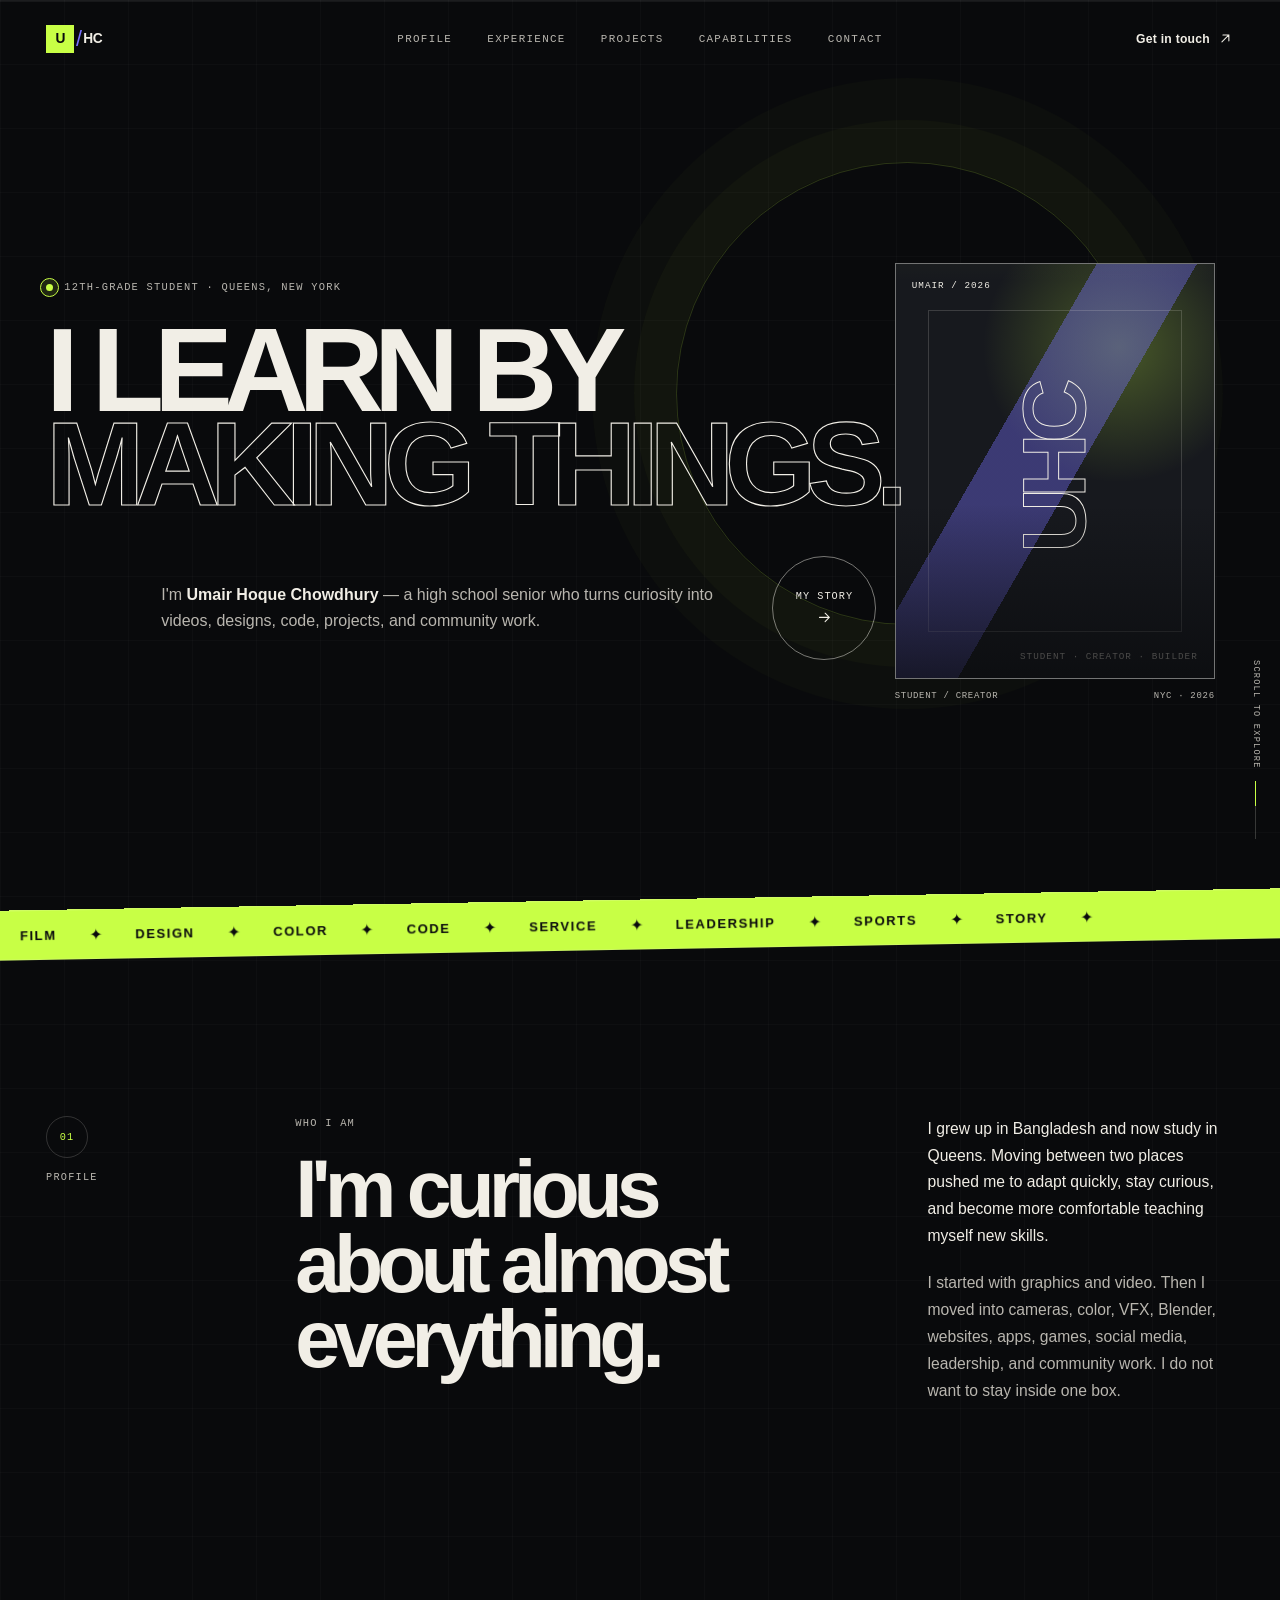
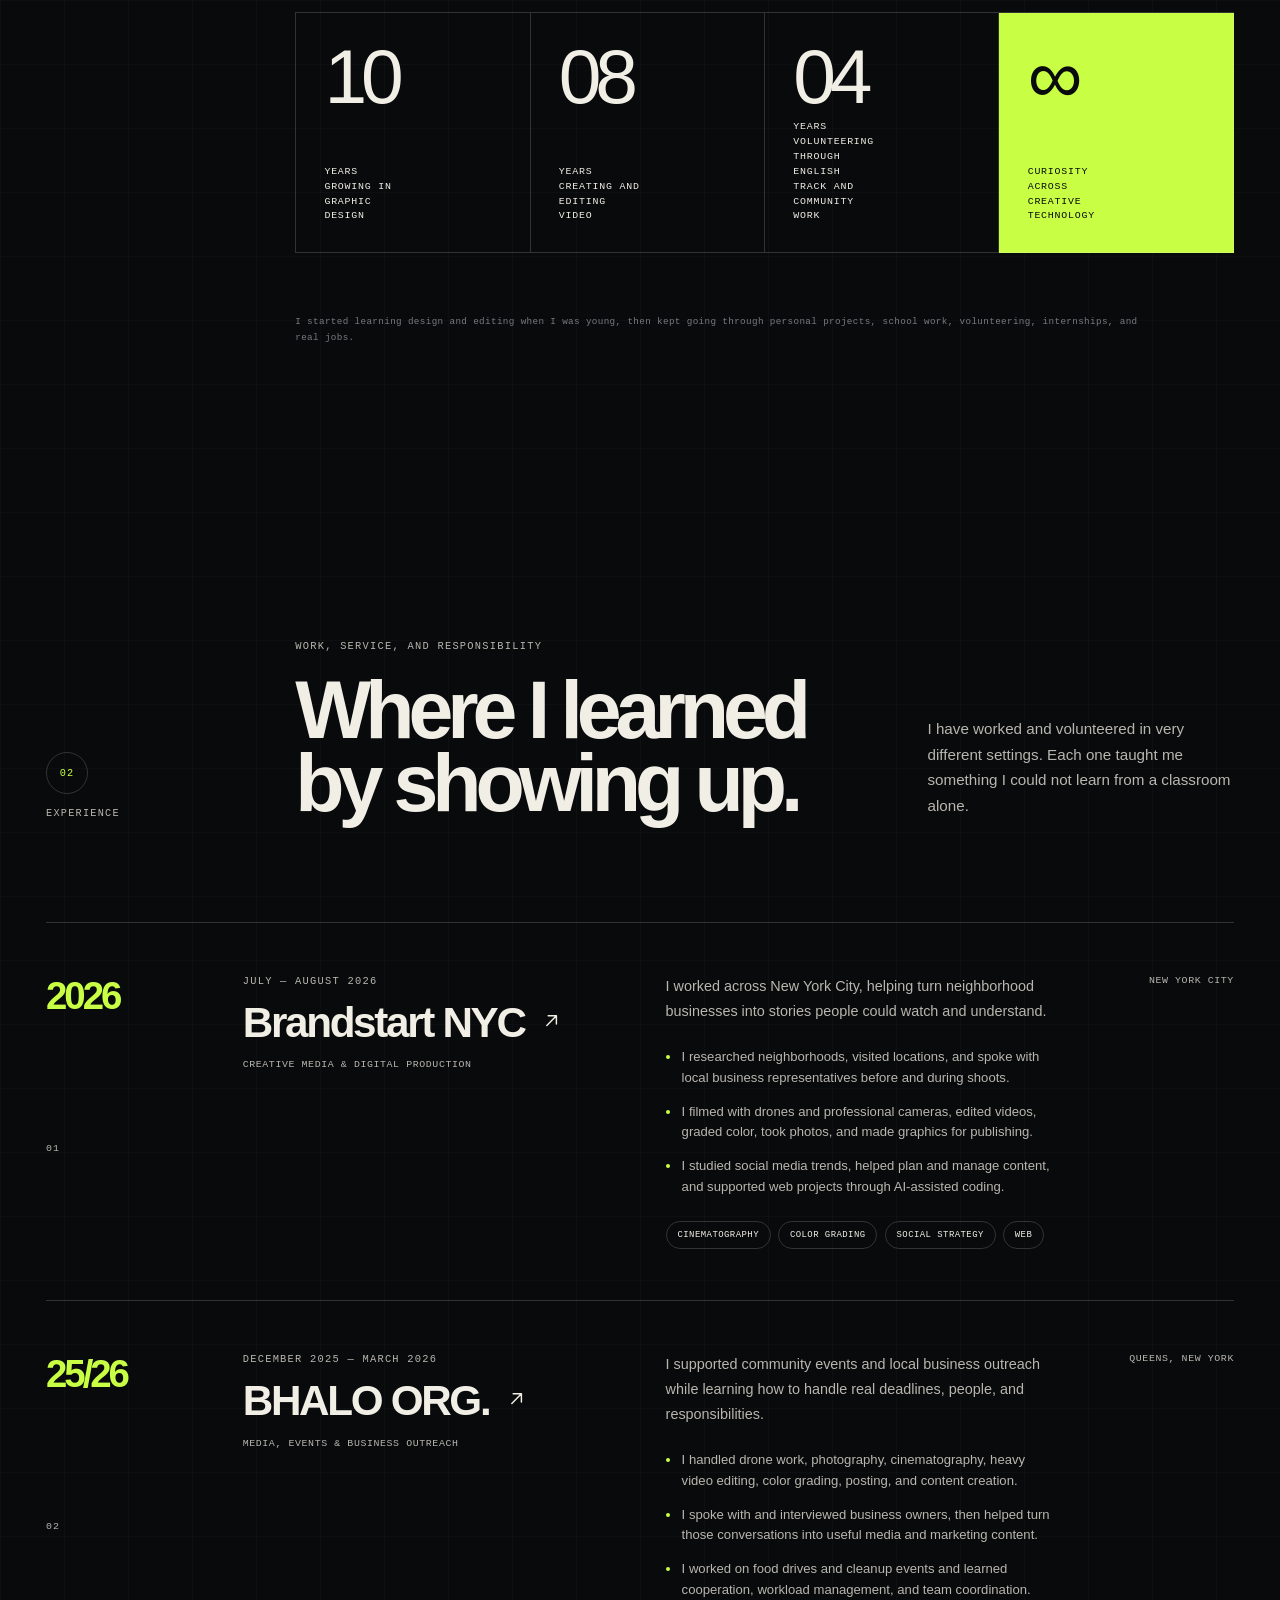
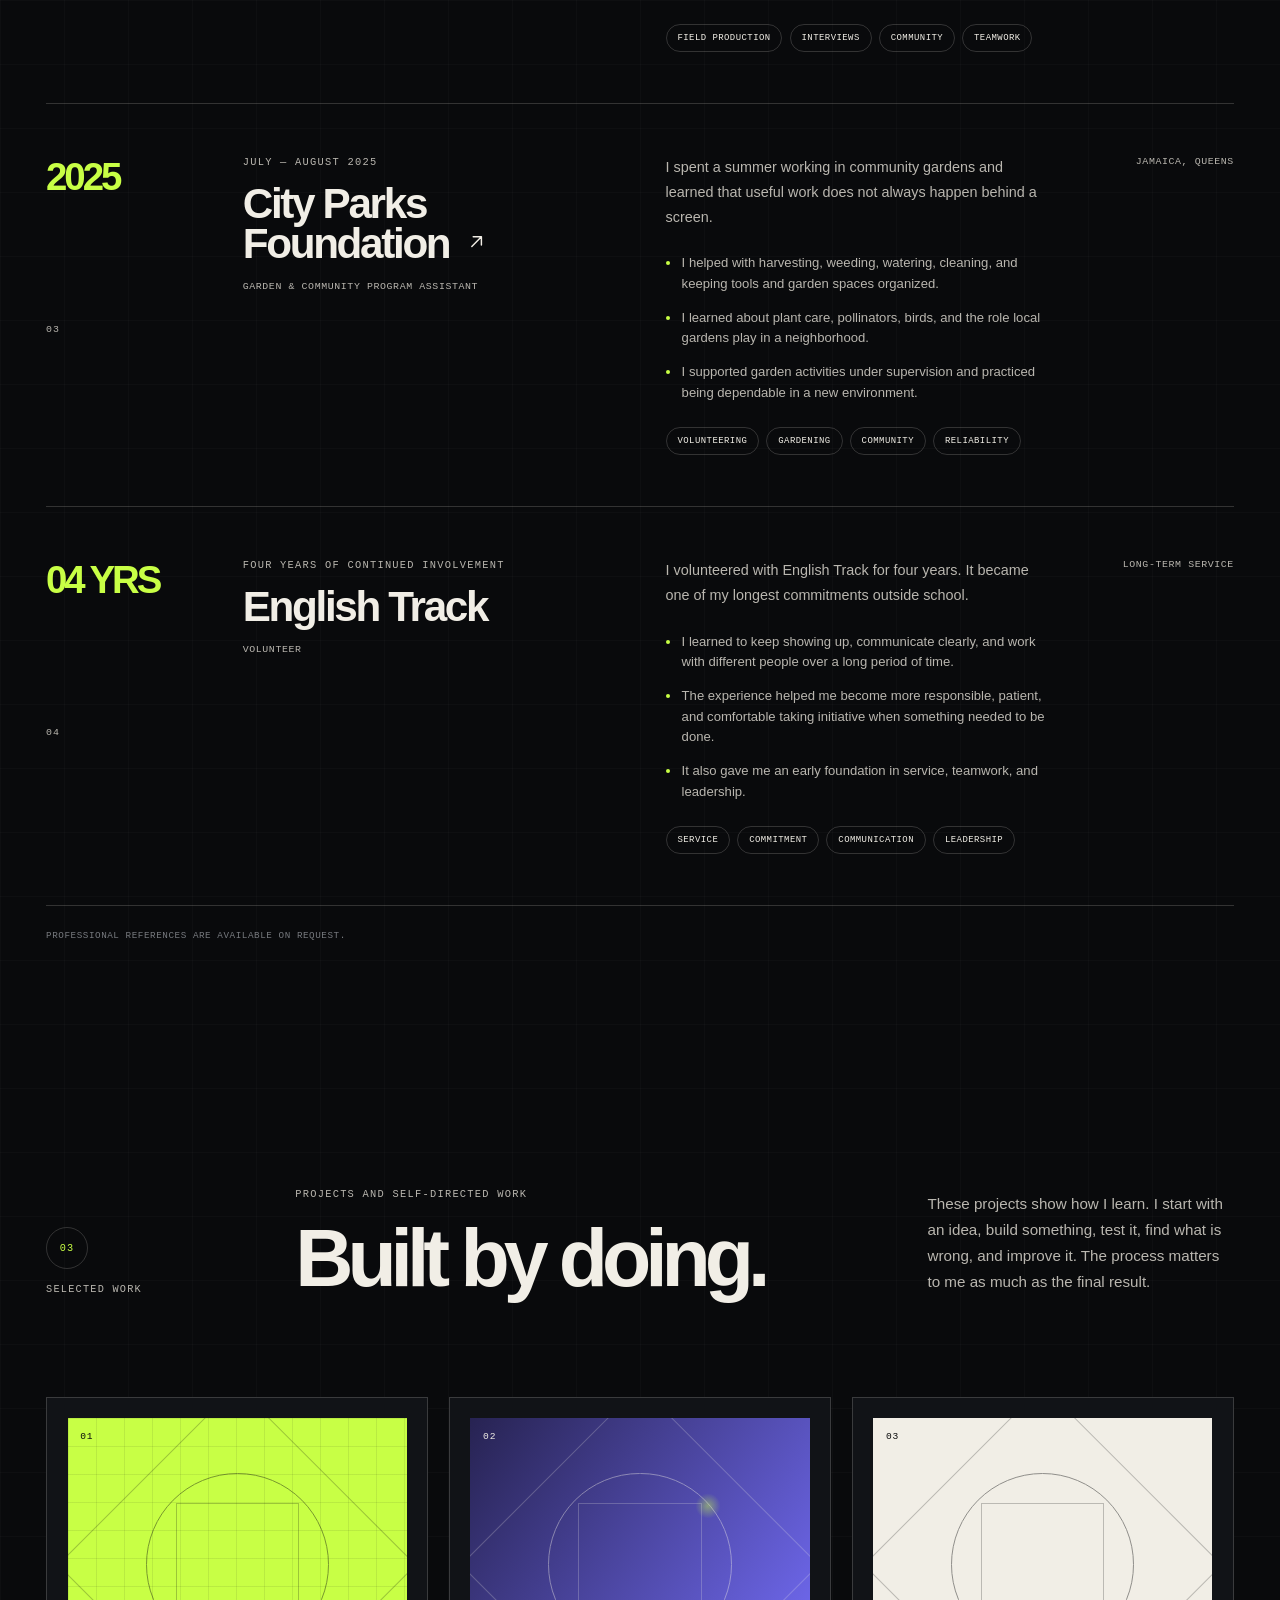
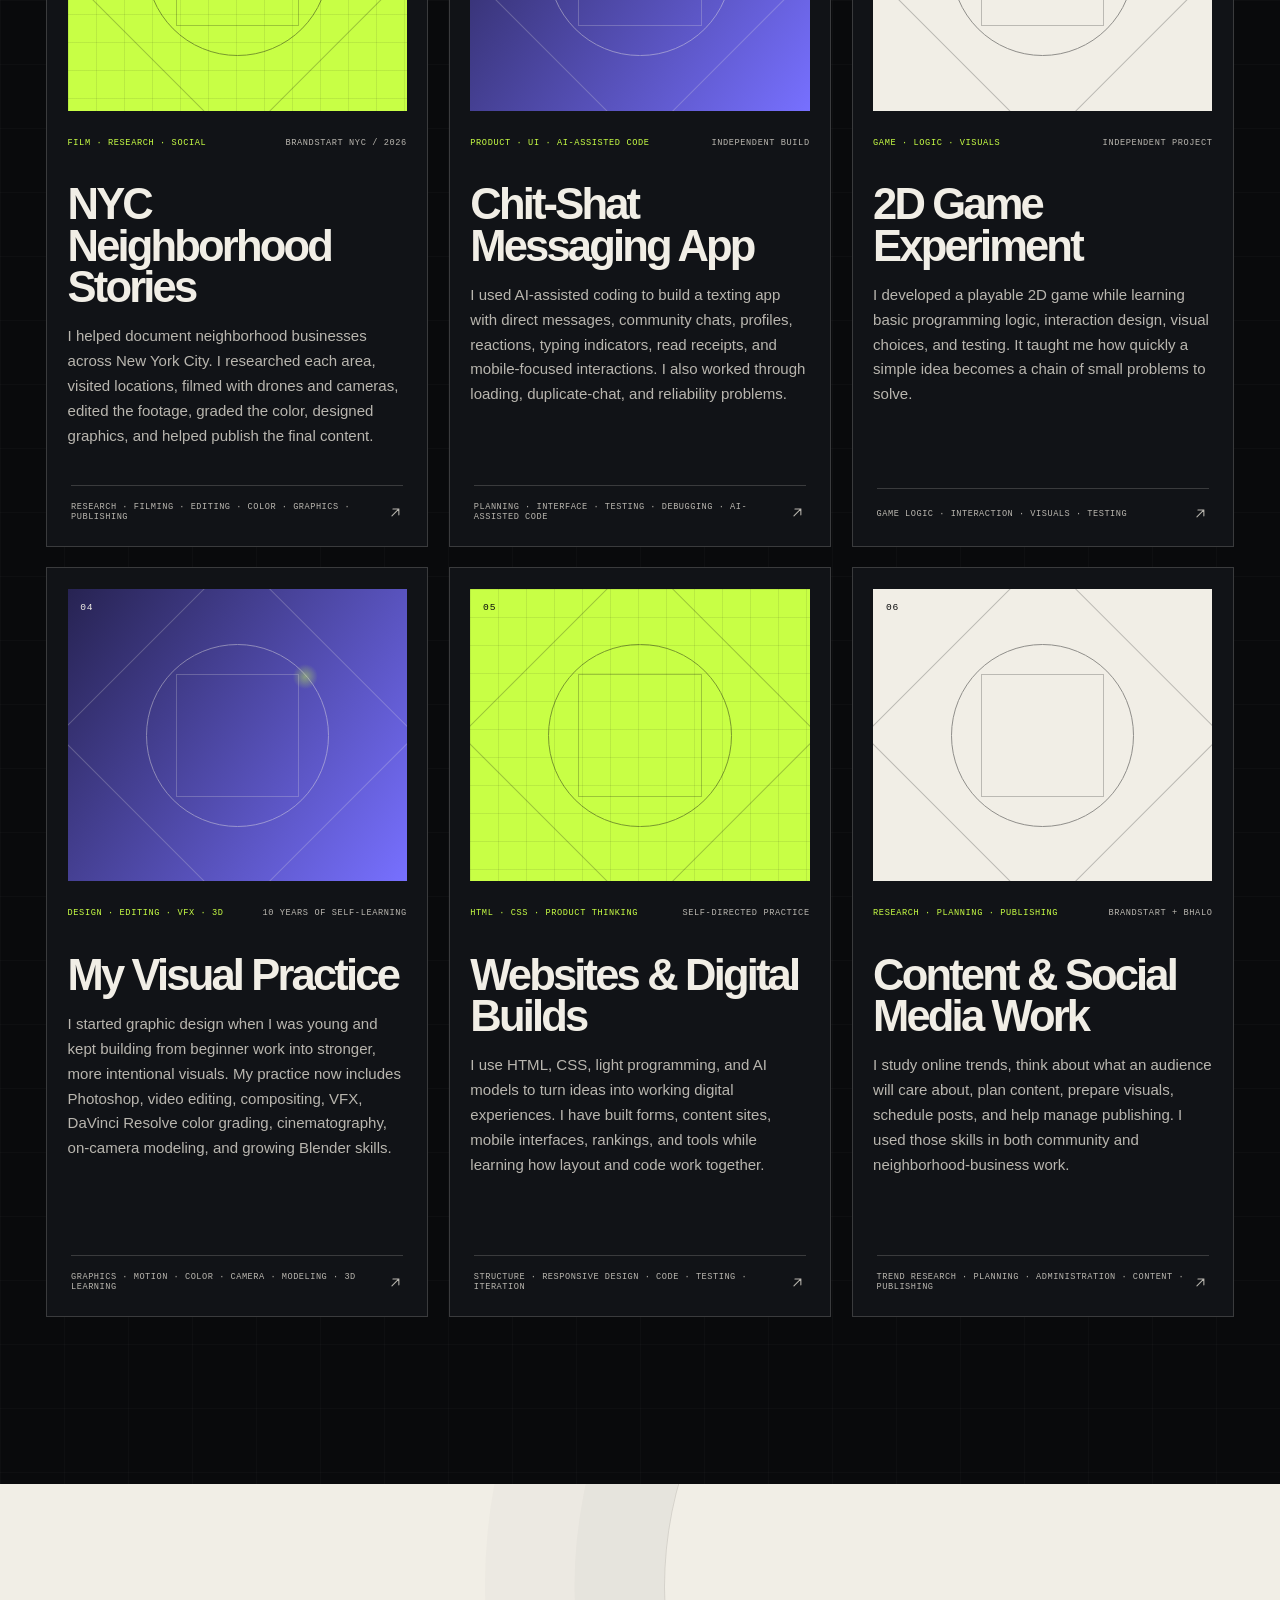
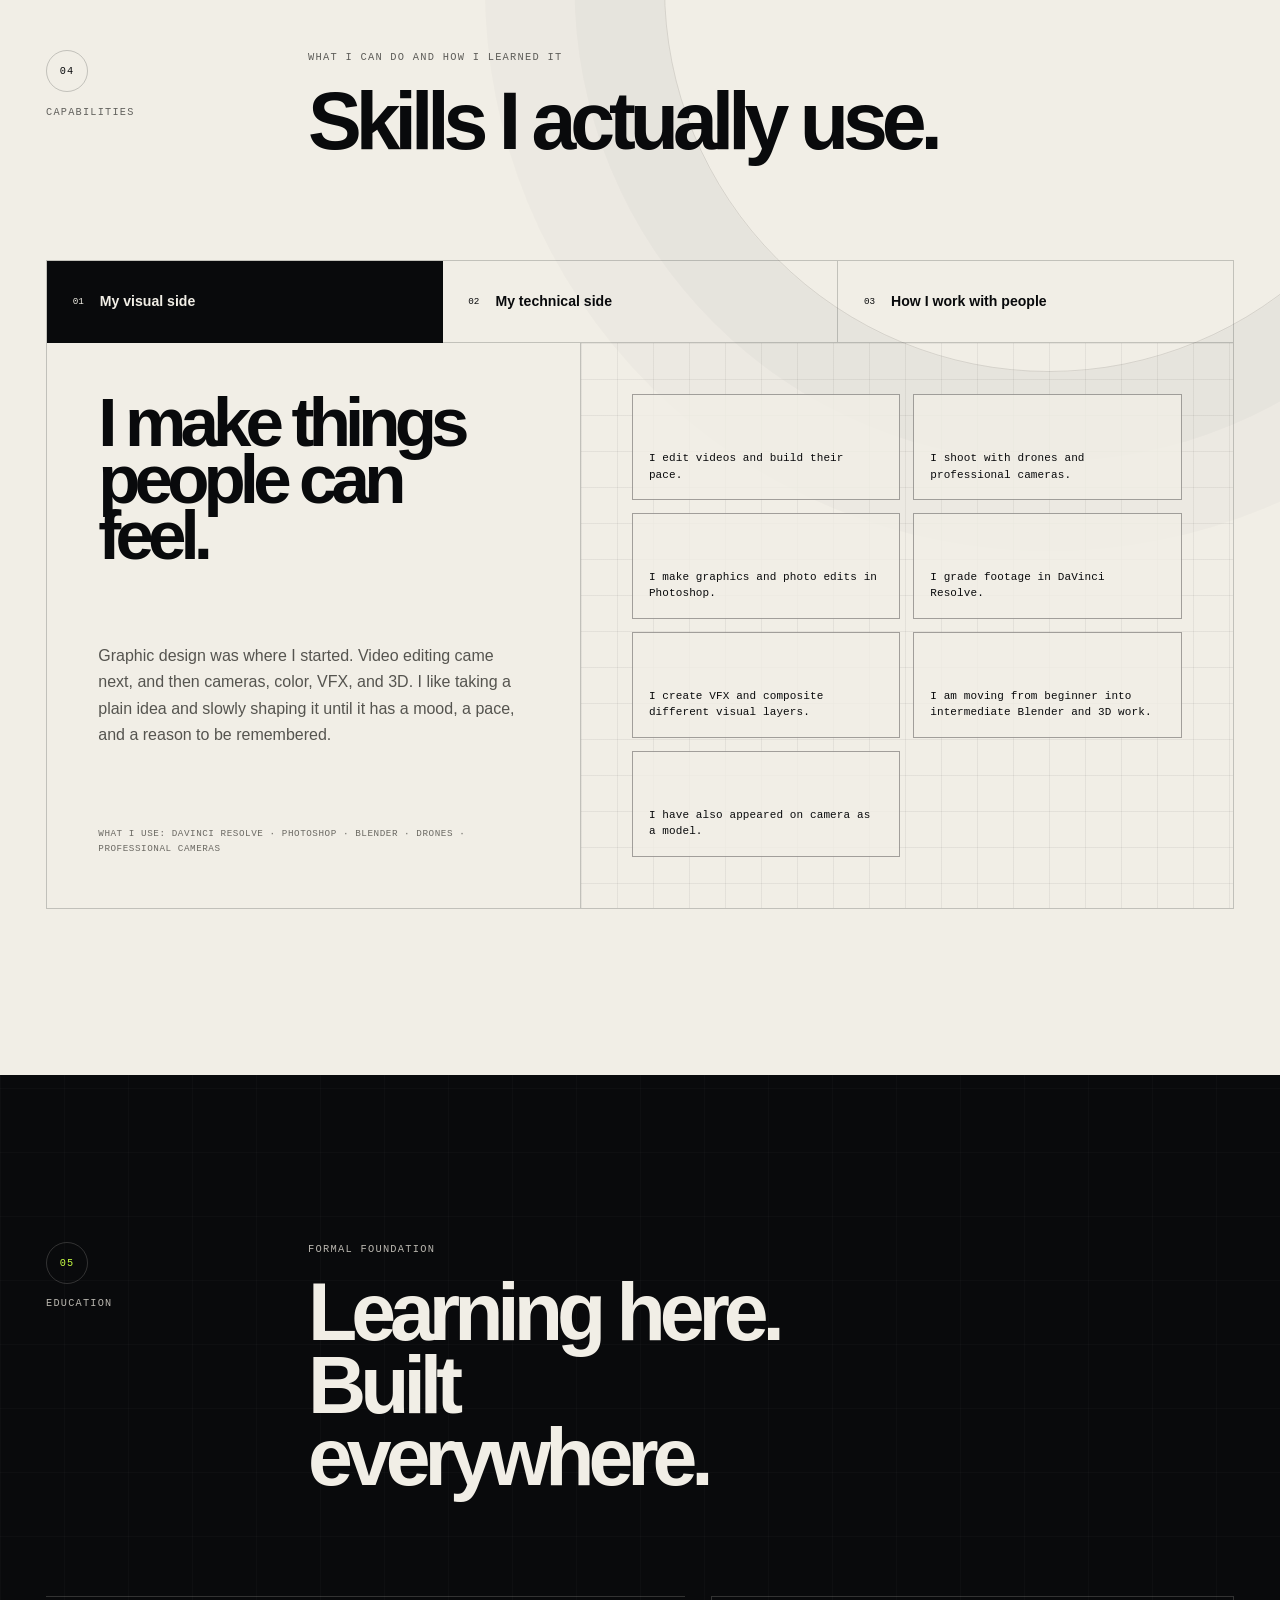
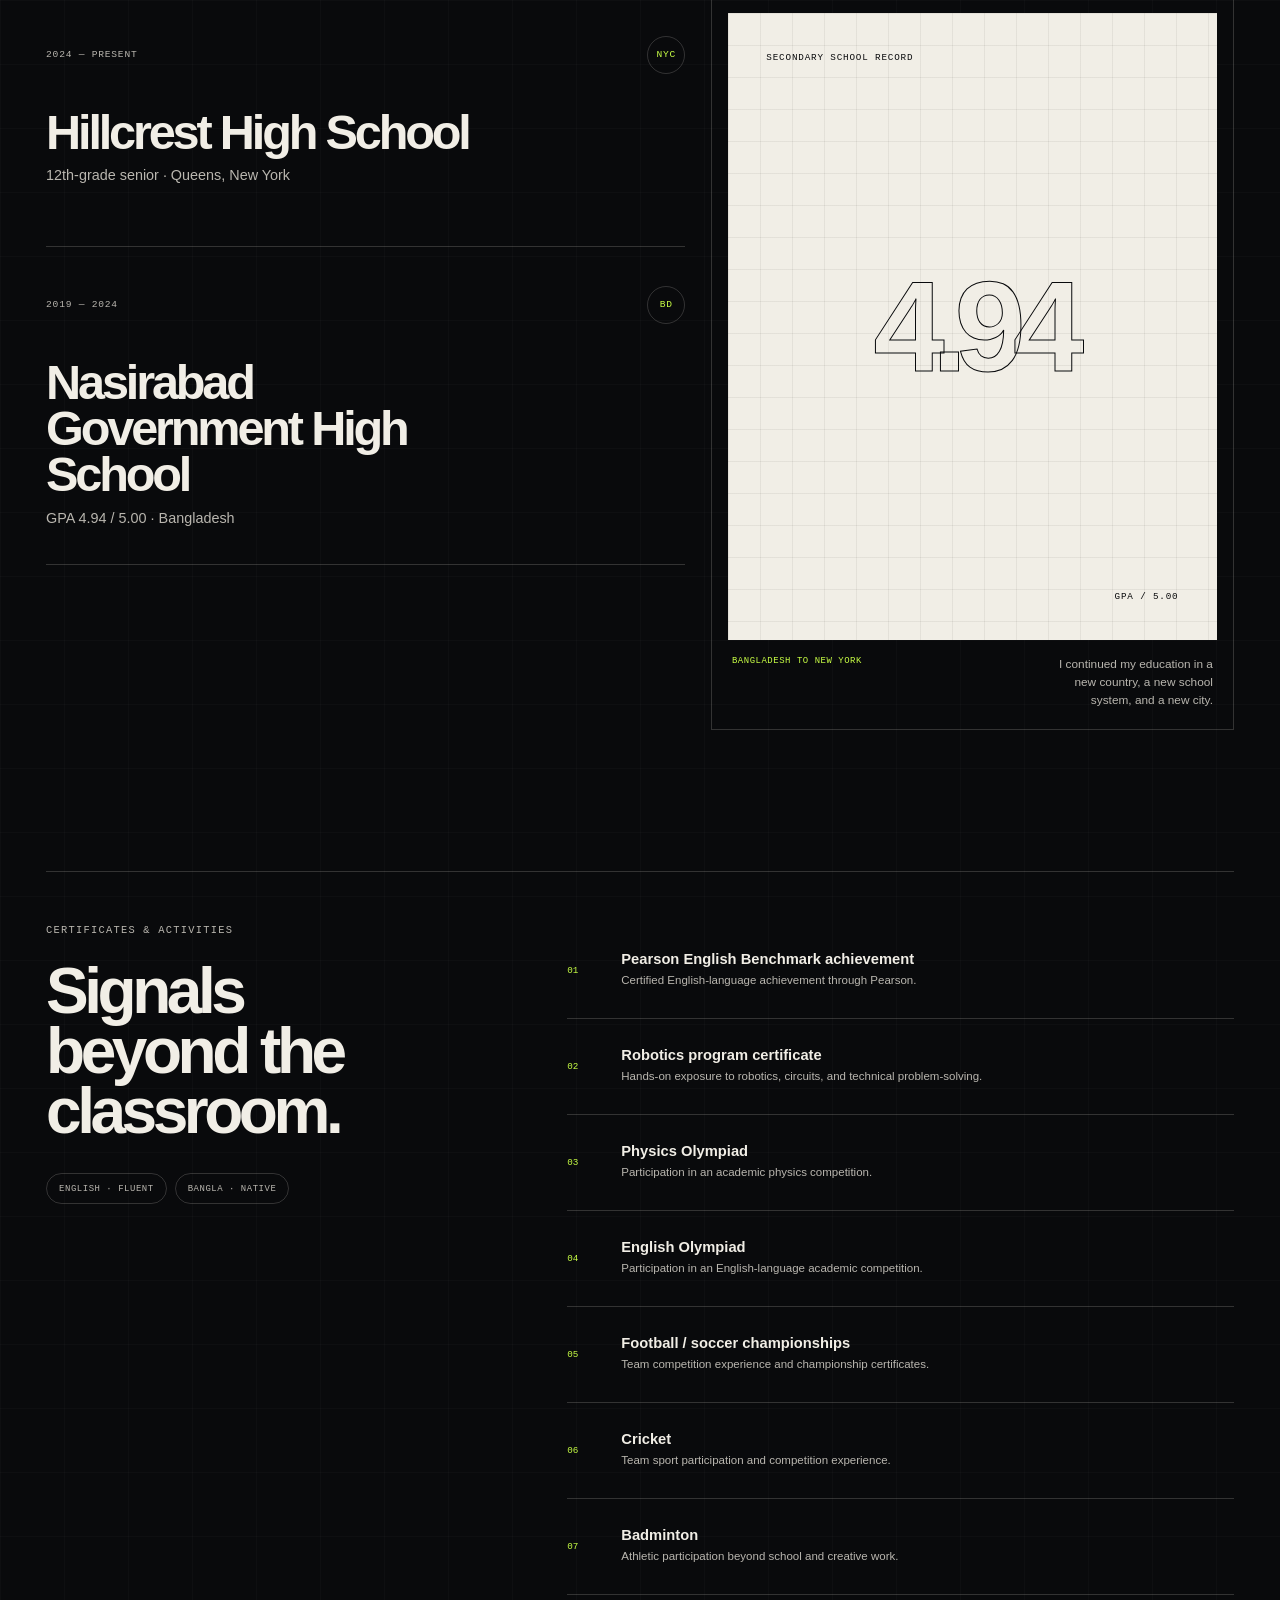
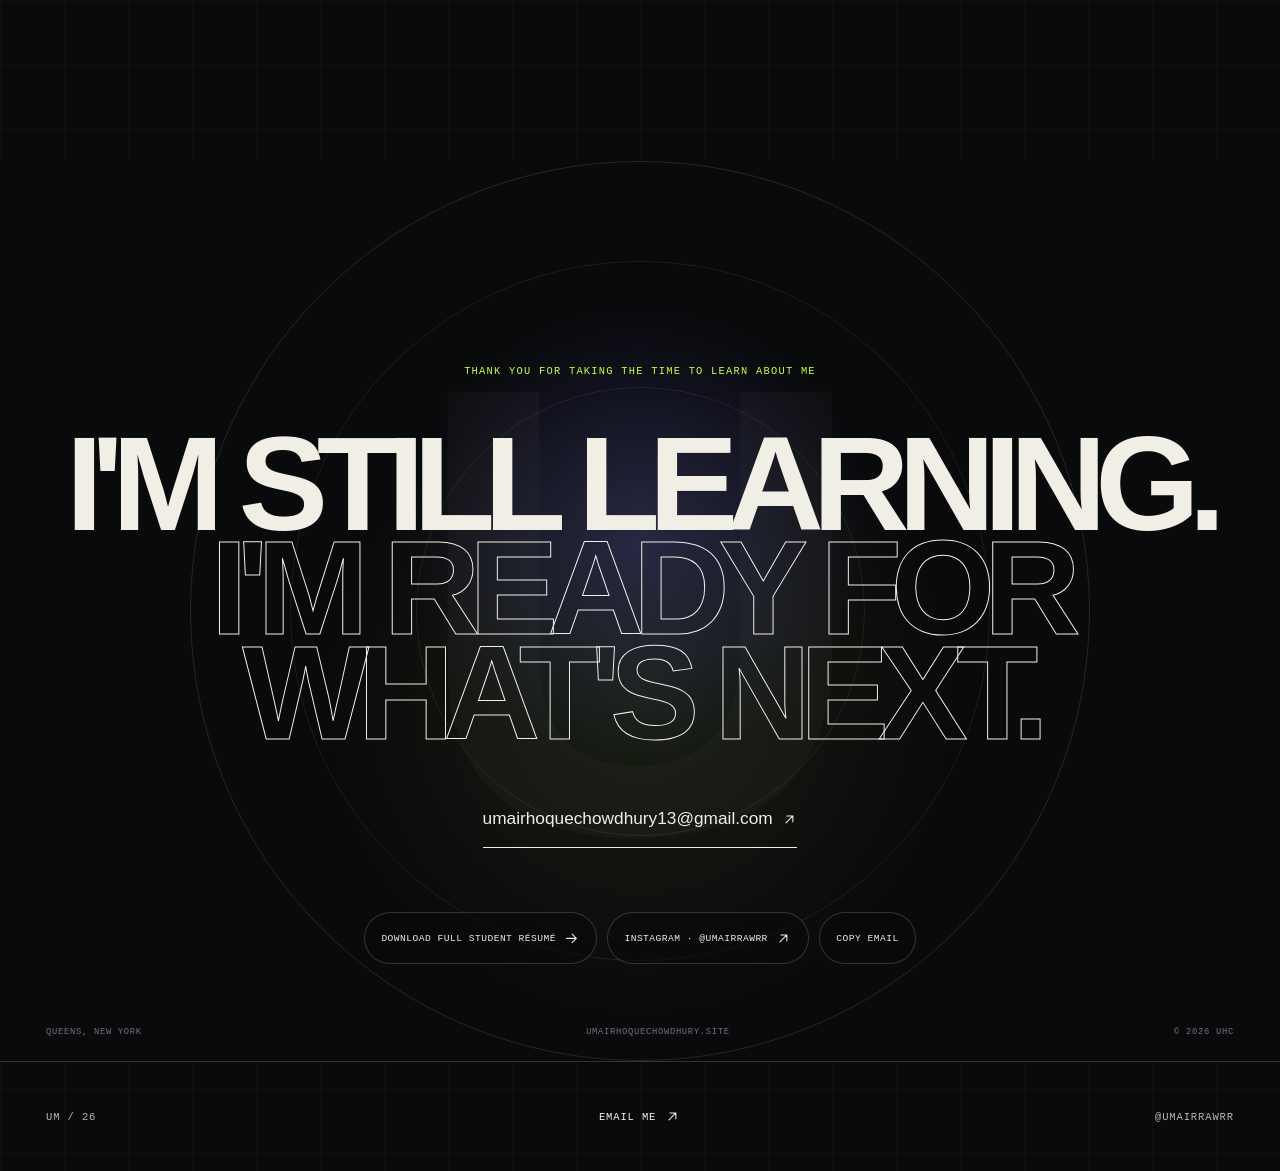
==== commit 920bf087: "Serve journal site at lowercase /journal path Co-authored-by: arena-agent <297053741+arena-agent@use" ====
--- a/index.html
+++ b/index.html
@@ -6,19 +6,19 @@
     <meta name="theme-color" content="#090a0c">
     <title>Umair Hoque Chowdhury — Student Portfolio</title>
     <meta name="description" content="The student portfolio of Umair Hoque Chowdhury — academics, community service, film, design, technology, leadership, and projects.">
-    <link rel="canonical" href="https://umair.lol/">
+    <link rel="canonical" href="https://umairhoquechowdhury.site/">
     <meta property="og:type" content="website">
-    <meta property="og:url" content="https://umair.lol/">
+    <meta property="og:url" content="https://umairhoquechowdhury.site/">
     <meta property="og:site_name" content="Umair Hoque Chowdhury">
     <meta property="og:title" content="Umair Hoque Chowdhury — Student Portfolio">
     <meta property="og:description" content="Explore Umair's academics, community work, creative practice, technology projects, and experience.">
-    <meta property="og:image" content="https://umair.lol/og.png">
+    <meta property="og:image" content="https://umairhoquechowdhury.site/og.png">
     <meta property="og:image:width" content="1200">
     <meta property="og:image:height" content="630">
     <meta name="twitter:card" content="summary_large_image">
     <meta name="twitter:title" content="Umair Hoque Chowdhury — Student Portfolio">
     <meta name="twitter:description" content="Student. Creator. Builder. Volunteer.">
-    <meta name="twitter:image" content="https://umair.lol/og.png">
+    <meta name="twitter:image" content="https://umairhoquechowdhury.site/og.png">
     <link rel="icon" href="./favicon.ico" sizes="any">
     <link rel="icon" href="./favicon.svg" type="image/svg+xml">
     <link rel="apple-touch-icon" href="./apple-touch-icon.png">
@@ -26,6 +26,6 @@
     <script src="./script.js" defer></script>
   </head>
   <body class="antialiased">
-    <main id="top"><a class="skip-link" href="#about">Skip to profile</a><div class="ambient" aria-hidden="true"></div><div class="scroll-track" aria-hidden="true"><span></span></div><header class="site-header"><a class="wordmark" href="#top" aria-label="Umair — back to top"><span class="wordmark-fallback" aria-hidden="true"><span class="wordmark-box">U</span><span class="wordmark-slash">/</span><span>HC</span></span><img class="wordmark-image" src="./logo.png" alt="Umair Hoque Chowdhury"/></a><nav aria-label="Primary navigation"><a href="#about">Profile</a><a href="#work">Experience</a><a href="#projects">Projects</a><a href="#capabilities">Capabilities</a><a href="#contact">Contact</a></nav><a class="header-cta" href="mailto:umairhoquechowdhury13@gmail.com">Get in touch <svg aria-hidden="true" viewBox="0 0 24 24" class="icon icon-diagonal"><path d="M5 12h14M13 6l6 6-6 6"></path></svg></a></header><nav class="mobile-dock" aria-label="Mobile navigation"><a href="#about">Profile</a><a href="#work">Work</a><a href="#capabilities">Skills</a><a href="#contact">Contact</a></nav><section class="hero" aria-labelledby="hero-title"><div class="hero-copy"><div class="eyebrow hero-eyebrow" data-reveal="true"><span class="status-dot"></span>12th-grade student · Queens, New York</div><h1 id="hero-title" data-reveal="true"><span>I learn by</span><span class="hero-stroke">making things.</span></h1><div class="hero-lower" data-reveal="true"><p>I&#x27;m <strong>Umair Hoque Chowdhury</strong> — a high school senior who turns curiosity into videos, designs, code, projects, and community work.</p><a class="round-link" href="#about" aria-label="Explore profile"><span>My story</span><svg aria-hidden="true" viewBox="0 0 24 24" class="icon"><path d="M5 12h14M13 6l6 6-6 6"></path></svg></a></div></div><div class="portrait-wrap" data-reveal="true"><div class="portrait-frame"><div class="portrait-fallback" aria-hidden="true"><span class="portrait-index">UMAIR / 2026</span><span class="portrait-initials">UHC</span><span class="portrait-note">Student · Creator · Builder</span></div><img src="./professional.png" alt="Portrait of Umair Hoque Chowdhury"/><div class="portrait-scan" aria-hidden="true"></div></div><div class="portrait-caption"><span>Student / Creator</span><span>NYC · 2026</span></div></div><div class="hero-rail" aria-hidden="true"><span>Scroll to explore</span><i></i></div></section><section class="signal-strip" aria-label="Creative disciplines"><div class="signal-flow"><span>Film</span><i>✦</i><span>Design</span><i>✦</i><span>Color</span><i>✦</i><span>Code</span><i>✦</i><span>Service</span><i>✦</i><span>Leadership</span><i>✦</i><span>Sports</span><i>✦</i><span>Story</span><i>✦</i></div></section><section class="profile section-shell" id="about"><div class="section-index" data-reveal="true"><span>01</span><span>Profile</span></div><div class="profile-lead" data-reveal="true"><p class="eyebrow">Who I am</p><h2>I&#x27;m curious about almost everything.</h2></div><div class="profile-copy" data-reveal="true"><p>I grew up in Bangladesh and now study in Queens. Moving between two places pushed me to adapt quickly, stay curious, and become more comfortable teaching myself new skills.</p><p>I started with graphics and video. Then I moved into cameras, color, VFX, Blender, websites, apps, games, social media, leadership, and community work. I do not want to stay inside one box.</p></div><div class="numbers" data-reveal="true"><article><strong>10</strong><span>years growing in graphic design</span></article><article><strong>08</strong><span>years creating and editing video</span></article><article><strong>04</strong><span>years volunteering through English Track and community work</span></article><article class="numbers-accent"><strong>∞</strong><span>curiosity across creative technology</span></article></div><p class="experience-note" data-reveal="true">I started learning design and editing when I was young, then kept going through personal projects, school work, volunteering, internships, and real jobs.</p></section><section class="experience section-shell" id="work"><div class="section-heading" data-reveal="true"><div class="section-index"><span>02</span><span>Experience</span></div><div><p class="eyebrow">Work, service, and responsibility</p><h2>Where I learned by showing up.</h2></div><p>I have worked and volunteered in very different settings. Each one taught me something I could not learn from a classroom alone.</p></div><div class="experience-list"><article class="experience-row" data-reveal="true"><div class="experience-year"><span>2026</span><i>01</i></div><div class="experience-title"><p class="eyebrow">July — August 2026</p><h3><a href="https://brandstart.nyc" target="_blank" rel="noreferrer">Brandstart NYC <svg aria-hidden="true" viewBox="0 0 24 24" class="icon icon-diagonal"><path d="M5 12h14M13 6l6 6-6 6"></path></svg></a></h3><span>Creative Media &amp; Digital Production</span></div><div class="experience-detail"><p>I worked across New York City, helping turn neighborhood businesses into stories people could watch and understand.</p><ul class="experience-points" aria-label="Brandstart NYC responsibilities"><li>I researched neighborhoods, visited locations, and spoke with local business representatives before and during shoots.</li><li>I filmed with drones and professional cameras, edited videos, graded color, took photos, and made graphics for publishing.</li><li>I studied social media trends, helped plan and manage content, and supported web projects through AI-assisted coding.</li></ul><ul class="experience-tags" aria-label="Brandstart NYC skills"><li>Cinematography</li><li>Color grading</li><li>Social strategy</li><li>Web</li></ul></div><div class="experience-place">New York City</div></article><article class="experience-row" data-reveal="true"><div class="experience-year"><span>25/26</span><i>02</i></div><div class="experience-title"><p class="eyebrow">December 2025 — March 2026</p><h3><a href="https://bhalo.org" target="_blank" rel="noreferrer">BHALO ORG. <svg aria-hidden="true" viewBox="0 0 24 24" class="icon icon-diagonal"><path d="M5 12h14M13 6l6 6-6 6"></path></svg></a></h3><span>Media, Events &amp; Business Outreach</span></div><div class="experience-detail"><p>I supported community events and local business outreach while learning how to handle real deadlines, people, and responsibilities.</p><ul class="experience-points" aria-label="BHALO ORG. responsibilities"><li>I handled drone work, photography, cinematography, heavy video editing, color grading, posting, and content creation.</li><li>I spoke with and interviewed business owners, then helped turn those conversations into useful media and marketing content.</li><li>I worked on food drives and cleanup events and learned cooperation, workload management, and team coordination.</li></ul><ul class="experience-tags" aria-label="BHALO ORG. skills"><li>Field production</li><li>Interviews</li><li>Community</li><li>Teamwork</li></ul></div><div class="experience-place">Queens, New York</div></article><article class="experience-row" data-reveal="true"><div class="experience-year"><span>2025</span><i>03</i></div><div class="experience-title"><p class="eyebrow">July — August 2025</p><h3><a href="https://cityparksfoundation.org" target="_blank" rel="noreferrer">City Parks Foundation <svg aria-hidden="true" viewBox="0 0 24 24" class="icon icon-diagonal"><path d="M5 12h14M13 6l6 6-6 6"></path></svg></a></h3><span>Garden &amp; Community Program Assistant</span></div><div class="experience-detail"><p>I spent a summer working in community gardens and learned that useful work does not always happen behind a screen.</p><ul class="experience-points" aria-label="City Parks Foundation responsibilities"><li>I helped with harvesting, weeding, watering, cleaning, and keeping tools and garden spaces organized.</li><li>I learned about plant care, pollinators, birds, and the role local gardens play in a neighborhood.</li><li>I supported garden activities under supervision and practiced being dependable in a new environment.</li></ul><ul class="experience-tags" aria-label="City Parks Foundation skills"><li>Volunteering</li><li>Gardening</li><li>Community</li><li>Reliability</li></ul></div><div class="experience-place">Jamaica, Queens</div></article><article class="experience-row" data-reveal="true"><div class="experience-year"><span>04 YRS</span><i>04</i></div><div class="experience-title"><p class="eyebrow">Four years of continued involvement</p><h3>English Track</h3><span>Volunteer</span></div><div class="experience-detail"><p>I volunteered with English Track for four years. It became one of my longest commitments outside school.</p><ul class="experience-points" aria-label="English Track responsibilities"><li>I learned to keep showing up, communicate clearly, and work with different people over a long period of time.</li><li>The experience helped me become more responsible, patient, and comfortable taking initiative when something needed to be done.</li><li>It also gave me an early foundation in service, teamwork, and leadership.</li></ul><ul class="experience-tags" aria-label="English Track skills"><li>Service</li><li>Commitment</li><li>Communication</li><li>Leadership</li></ul></div><div class="experience-place">Long-term service</div></article></div><p class="reference-note" data-reveal="true">Professional references are available on request.</p></section><section class="projects section-shell" id="projects"><div class="section-heading project-heading" data-reveal="true"><div class="section-index"><span>03</span><span>Selected work</span></div><div><p class="eyebrow">Projects and self-directed work</p><h2>Built by doing.</h2></div><p>These projects show how I learn. I start with an idea, build something, test it, find what is wrong, and improve it. The process matters to me as much as the final result.</p></div><div class="project-grid"><article class="project-card project-lime" data-reveal="true"><div class="project-visual" aria-hidden="true"><span>01</span><i></i><b>UHC</b></div><div class="project-meta"><p>Film · Research · Social</p><span>Brandstart NYC / 2026</span></div><h3>NYC Neighborhood Stories</h3><p class="project-description">I helped document neighborhood businesses across New York City. I researched each area, visited locations, filmed with drones and cameras, edited the footage, graded the color, designed graphics, and helped publish the final content.</p><div class="project-state"><span>Research · filming · editing · color · graphics · publishing</span><svg aria-hidden="true" viewBox="0 0 24 24" class="icon icon-diagonal"><path d="M5 12h14M13 6l6 6-6 6"></path></svg></div></article><article class="project-card project-violet" data-reveal="true"><div class="project-visual" aria-hidden="true"><span>02</span><i></i><b>UHC</b></div><div class="project-meta"><p>Product · UI · AI-assisted code</p><span>Independent build</span></div><h3>Chit-Shat Messaging App</h3><p class="project-description">I used AI-assisted coding to build a texting app with direct messages, community chats, profiles, reactions, typing indicators, read receipts, and mobile-focused interactions. I also worked through loading, duplicate-chat, and reliability problems.</p><div class="project-state"><span>Planning · interface · testing · debugging · AI-assisted code</span><svg aria-hidden="true" viewBox="0 0 24 24" class="icon icon-diagonal"><path d="M5 12h14M13 6l6 6-6 6"></path></svg></div></article><article class="project-card project-paper" data-reveal="true"><div class="project-visual" aria-hidden="true"><span>03</span><i></i><b>UHC</b></div><div class="project-meta"><p>Game · Logic · Visuals</p><span>Independent project</span></div><h3>2D Game Experiment</h3><p class="project-description">I developed a playable 2D game while learning basic programming logic, interaction design, visual choices, and testing. It taught me how quickly a simple idea becomes a chain of small problems to solve.</p><div class="project-state"><span>Game logic · interaction · visuals · testing</span><svg aria-hidden="true" viewBox="0 0 24 24" class="icon icon-diagonal"><path d="M5 12h14M13 6l6 6-6 6"></path></svg></div></article><article class="project-card project-violet" data-reveal="true"><div class="project-visual" aria-hidden="true"><span>04</span><i></i><b>UHC</b></div><div class="project-meta"><p>Design · Editing · VFX · 3D</p><span>10 years of self-learning</span></div><h3>My Visual Practice</h3><p class="project-description">I started graphic design when I was young and kept building from beginner work into stronger, more intentional visuals. My practice now includes Photoshop, video editing, compositing, VFX, DaVinci Resolve color grading, cinematography, on-camera modeling, and growing Blender skills.</p><div class="project-state"><span>Graphics · motion · color · camera · modeling · 3D learning</span><svg aria-hidden="true" viewBox="0 0 24 24" class="icon icon-diagonal"><path d="M5 12h14M13 6l6 6-6 6"></path></svg></div></article><article class="project-card project-lime" data-reveal="true"><div class="project-visual" aria-hidden="true"><span>05</span><i></i><b>UHC</b></div><div class="project-meta"><p>HTML · CSS · Product thinking</p><span>Self-directed practice</span></div><h3>Websites &amp; Digital Builds</h3><p class="project-description">I use HTML, CSS, light programming, and AI models to turn ideas into working digital experiences. I have built forms, content sites, mobile interfaces, rankings, and tools while learning how layout and code work together.</p><div class="project-state"><span>Structure · responsive design · code · testing · iteration</span><svg aria-hidden="true" viewBox="0 0 24 24" class="icon icon-diagonal"><path d="M5 12h14M13 6l6 6-6 6"></path></svg></div></article><article class="project-card project-paper" data-reveal="true"><div class="project-visual" aria-hidden="true"><span>06</span><i></i><b>UHC</b></div><div class="project-meta"><p>Research · Planning · Publishing</p><span>Brandstart + BHALO</span></div><h3>Content &amp; Social Media Work</h3><p class="project-description">I study online trends, think about what an audience will care about, plan content, prepare visuals, schedule posts, and help manage publishing. I used those skills in both community and neighborhood-business work.</p><div class="project-state"><span>Trend research · planning · administration · content · publishing</span><svg aria-hidden="true" viewBox="0 0 24 24" class="icon icon-diagonal"><path d="M5 12h14M13 6l6 6-6 6"></path></svg></div></article></div></section><section class="capabilities" id="capabilities"><div class="section-shell capabilities-inner"><div class="capability-intro" data-reveal="true"><div class="section-index section-index-dark"><span>04</span><span>Capabilities</span></div><div><p class="eyebrow">What I can do and how I learned it</p><h2>Skills I actually use.</h2></div></div><div class="capability-tabs" role="tablist" aria-label="Capability groups" data-reveal="true"><button id="tab-visual" type="button" role="tab" aria-selected="true" aria-controls="capability-panel"><span>01</span>My visual side</button><button id="tab-digital" type="button" role="tab" aria-selected="false" aria-controls="capability-panel"><span>02</span>My technical side</button><button id="tab-strategy" type="button" role="tab" aria-selected="false" aria-controls="capability-panel"><span>03</span>How I work with people</button></div><div class="capability-panel" id="capability-panel" role="tabpanel" aria-labelledby="tab-visual"><div class="capability-statement"><h3>I make things people can feel.</h3><p>Graphic design was where I started. Video editing came next, and then cameras, color, VFX, and 3D. I like taking a plain idea and slowly shaping it until it has a mood, a pace, and a reason to be remembered.</p><span>What I use: DaVinci Resolve · Photoshop · Blender · drones · professional cameras</span></div><div class="skill-orbit"><span style="--skill-index:0">I edit videos and build their pace.</span><span style="--skill-index:1">I shoot with drones and professional cameras.</span><span style="--skill-index:2">I make graphics and photo edits in Photoshop.</span><span style="--skill-index:3">I grade footage in DaVinci Resolve.</span><span style="--skill-index:4">I create VFX and composite different visual layers.</span><span style="--skill-index:5">I am moving from beginner into intermediate Blender and 3D work.</span><span style="--skill-index:6">I have also appeared on camera as a model.</span></div></div></div></section><section class="education section-shell" id="education"><div class="education-main" data-reveal="true"><div class="section-index"><span>05</span><span>Education</span></div><div class="education-title"><p class="eyebrow">Formal foundation</p><h2>Learning here. Built everywhere.</h2></div></div><div class="education-grid"><div class="school-list" data-reveal="true"><article><div><span>2024 — Present</span><b>NYC</b></div><h3>Hillcrest High School</h3><p>12th-grade senior · Queens, New York</p></article><article><div><span>2019 — 2024</span><b>BD</b></div><h3>Nasirabad Government High School</h3><p>GPA 4.94 / 5.00 · Bangladesh</p></article></div><div class="transcript-card academic-record-card" data-reveal="true"><div class="transcript-media"><div class="transcript-fallback"><span>Secondary school record</span><strong>4.94</strong><small>GPA / 5.00</small></div></div><div><span>Bangladesh to New York</span><p>I continued my education in a new country, a new school system, and a new city.</p></div></div></div><div class="credentials" data-reveal="true"><div class="credentials-title"><p class="eyebrow">Certificates &amp; activities</p><h3>Signals beyond the classroom.</h3><div class="language-line"><span>English · Fluent</span><span>Bangla · Native</span></div></div><ol><li><span>01</span><p><strong>Pearson English Benchmark achievement</strong><small>Certified English-language achievement through Pearson.</small></p></li><li><span>02</span><p><strong>Robotics program certificate</strong><small>Hands-on exposure to robotics, circuits, and technical problem-solving.</small></p></li><li><span>03</span><p><strong>Physics Olympiad</strong><small>Participation in an academic physics competition.</small></p></li><li><span>04</span><p><strong>English Olympiad</strong><small>Participation in an English-language academic competition.</small></p></li><li><span>05</span><p><strong>Football / soccer championships</strong><small>Team competition experience and championship certificates.</small></p></li><li><span>06</span><p><strong>Cricket</strong><small>Team sport participation and competition experience.</small></p></li><li><span>07</span><p><strong>Badminton</strong><small>Athletic participation beyond school and creative work.</small></p></li></ol></div></section><section class="contact-final" id="contact"><div class="contact-orbit" aria-hidden="true"><span>U</span></div><p class="eyebrow" data-reveal="true">Thank you for taking the time to learn about me</p><h2 data-reveal="true">I&#x27;m still learning.<br/><span>I&#x27;m ready for what&#x27;s next.</span></h2><a class="contact-email" href="mailto:umairhoquechowdhury13@gmail.com" data-reveal="true">umairhoquechowdhury13@gmail.com <svg aria-hidden="true" viewBox="0 0 24 24" class="icon icon-diagonal"><path d="M5 12h14M13 6l6 6-6 6"></path></svg></a><div class="contact-actions" data-reveal="true"><a href="./Umair_Hoque_Chowdhury_College_Portfolio_Resume.pdf" download="">Download full student résumé <svg aria-hidden="true" viewBox="0 0 24 24" class="icon"><path d="M5 12h14M13 6l6 6-6 6"></path></svg></a><a href="https://www.instagram.com/umairrawrr/" target="_blank" rel="noreferrer">Instagram · @umairrawrr <svg aria-hidden="true" viewBox="0 0 24 24" class="icon icon-diagonal"><path d="M5 12h14M13 6l6 6-6 6"></path></svg></a><button type="button" aria-live="polite">Copy email</button></div><div class="contact-foot"><span>Queens, New York</span><span>umair.lol</span><span>© 2026 UHC</span></div></section><footer class="mini-footer"><span>UM / 26</span><a href="mailto:umairhoquechowdhury13@gmail.com">Email me <svg aria-hidden="true" viewBox="0 0 24 24" class="icon icon-diagonal"><path d="M5 12h14M13 6l6 6-6 6"></path></svg></a><a href="https://www.instagram.com/umairrawrr/" target="_blank" rel="noreferrer">@umairrawrr</a></footer></main>
+    <main id="top"><a class="skip-link" href="#about">Skip to profile</a><div class="ambient" aria-hidden="true"></div><div class="scroll-track" aria-hidden="true"><span></span></div><header class="site-header"><a class="wordmark" href="#top" aria-label="Umair — back to top"><span class="wordmark-fallback" aria-hidden="true"><span class="wordmark-box">U</span><span class="wordmark-slash">/</span><span>HC</span></span><img class="wordmark-image" src="./logo.png" alt="Umair Hoque Chowdhury"/></a><nav aria-label="Primary navigation"><a href="#about">Profile</a><a href="#work">Experience</a><a href="#projects">Projects</a><a href="#capabilities">Capabilities</a><a href="#contact">Contact</a></nav><a class="header-cta" href="mailto:umairhoquechowdhury13@gmail.com">Get in touch <svg aria-hidden="true" viewBox="0 0 24 24" class="icon icon-diagonal"><path d="M5 12h14M13 6l6 6-6 6"></path></svg></a></header><nav class="mobile-dock" aria-label="Mobile navigation"><a href="#about">Profile</a><a href="#work">Work</a><a href="#capabilities">Skills</a><a href="#contact">Contact</a></nav><section class="hero" aria-labelledby="hero-title"><div class="hero-copy"><div class="eyebrow hero-eyebrow" data-reveal="true"><span class="status-dot"></span>12th-grade student · Queens, New York</div><h1 id="hero-title" data-reveal="true"><span>I learn by</span><span class="hero-stroke">making things.</span></h1><div class="hero-lower" data-reveal="true"><p>I&#x27;m <strong>Umair Hoque Chowdhury</strong> — a high school senior who turns curiosity into videos, designs, code, projects, and community work.</p><a class="round-link" href="#about" aria-label="Explore profile"><span>My story</span><svg aria-hidden="true" viewBox="0 0 24 24" class="icon"><path d="M5 12h14M13 6l6 6-6 6"></path></svg></a></div></div><div class="portrait-wrap" data-reveal="true"><div class="portrait-frame"><div class="portrait-fallback" aria-hidden="true"><span class="portrait-index">UMAIR / 2026</span><span class="portrait-initials">UHC</span><span class="portrait-note">Student · Creator · Builder</span></div><img src="./professional.png" alt="Portrait of Umair Hoque Chowdhury"/><div class="portrait-scan" aria-hidden="true"></div></div><div class="portrait-caption"><span>Student / Creator</span><span>NYC · 2026</span></div></div><div class="hero-rail" aria-hidden="true"><span>Scroll to explore</span><i></i></div></section><section class="signal-strip" aria-label="Creative disciplines"><div class="signal-flow"><span>Film</span><i>✦</i><span>Design</span><i>✦</i><span>Color</span><i>✦</i><span>Code</span><i>✦</i><span>Service</span><i>✦</i><span>Leadership</span><i>✦</i><span>Sports</span><i>✦</i><span>Story</span><i>✦</i></div></section><section class="profile section-shell" id="about"><div class="section-index" data-reveal="true"><span>01</span><span>Profile</span></div><div class="profile-lead" data-reveal="true"><p class="eyebrow">Who I am</p><h2>I&#x27;m curious about almost everything.</h2></div><div class="profile-copy" data-reveal="true"><p>I grew up in Bangladesh and now study in Queens. Moving between two places pushed me to adapt quickly, stay curious, and become more comfortable teaching myself new skills.</p><p>I started with graphics and video. Then I moved into cameras, color, VFX, Blender, websites, apps, games, social media, leadership, and community work. I do not want to stay inside one box.</p></div><div class="numbers" data-reveal="true"><article><strong>10</strong><span>years growing in graphic design</span></article><article><strong>08</strong><span>years creating and editing video</span></article><article><strong>04</strong><span>years volunteering through English Track and community work</span></article><article class="numbers-accent"><strong>∞</strong><span>curiosity across creative technology</span></article></div><p class="experience-note" data-reveal="true">I started learning design and editing when I was young, then kept going through personal projects, school work, volunteering, internships, and real jobs.</p></section><section class="experience section-shell" id="work"><div class="section-heading" data-reveal="true"><div class="section-index"><span>02</span><span>Experience</span></div><div><p class="eyebrow">Work, service, and responsibility</p><h2>Where I learned by showing up.</h2></div><p>I have worked and volunteered in very different settings. Each one taught me something I could not learn from a classroom alone.</p></div><div class="experience-list"><article class="experience-row" data-reveal="true"><div class="experience-year"><span>2026</span><i>01</i></div><div class="experience-title"><p class="eyebrow">July — August 2026</p><h3><a href="https://brandstart.nyc" target="_blank" rel="noreferrer">Brandstart NYC <svg aria-hidden="true" viewBox="0 0 24 24" class="icon icon-diagonal"><path d="M5 12h14M13 6l6 6-6 6"></path></svg></a></h3><span>Creative Media &amp; Digital Production</span></div><div class="experience-detail"><p>I worked across New York City, helping turn neighborhood businesses into stories people could watch and understand.</p><ul class="experience-points" aria-label="Brandstart NYC responsibilities"><li>I researched neighborhoods, visited locations, and spoke with local business representatives before and during shoots.</li><li>I filmed with drones and professional cameras, edited videos, graded color, took photos, and made graphics for publishing.</li><li>I studied social media trends, helped plan and manage content, and supported web projects through AI-assisted coding.</li></ul><ul class="experience-tags" aria-label="Brandstart NYC skills"><li>Cinematography</li><li>Color grading</li><li>Social strategy</li><li>Web</li></ul></div><div class="experience-place">New York City</div></article><article class="experience-row" data-reveal="true"><div class="experience-year"><span>25/26</span><i>02</i></div><div class="experience-title"><p class="eyebrow">December 2025 — March 2026</p><h3><a href="https://bhalo.org" target="_blank" rel="noreferrer">BHALO ORG. <svg aria-hidden="true" viewBox="0 0 24 24" class="icon icon-diagonal"><path d="M5 12h14M13 6l6 6-6 6"></path></svg></a></h3><span>Media, Events &amp; Business Outreach</span></div><div class="experience-detail"><p>I supported community events and local business outreach while learning how to handle real deadlines, people, and responsibilities.</p><ul class="experience-points" aria-label="BHALO ORG. responsibilities"><li>I handled drone work, photography, cinematography, heavy video editing, color grading, posting, and content creation.</li><li>I spoke with and interviewed business owners, then helped turn those conversations into useful media and marketing content.</li><li>I worked on food drives and cleanup events and learned cooperation, workload management, and team coordination.</li></ul><ul class="experience-tags" aria-label="BHALO ORG. skills"><li>Field production</li><li>Interviews</li><li>Community</li><li>Teamwork</li></ul></div><div class="experience-place">Queens, New York</div></article><article class="experience-row" data-reveal="true"><div class="experience-year"><span>2025</span><i>03</i></div><div class="experience-title"><p class="eyebrow">July — August 2025</p><h3><a href="https://cityparksfoundation.org" target="_blank" rel="noreferrer">City Parks Foundation <svg aria-hidden="true" viewBox="0 0 24 24" class="icon icon-diagonal"><path d="M5 12h14M13 6l6 6-6 6"></path></svg></a></h3><span>Garden &amp; Community Program Assistant</span></div><div class="experience-detail"><p>I spent a summer working in community gardens and learned that useful work does not always happen behind a screen.</p><ul class="experience-points" aria-label="City Parks Foundation responsibilities"><li>I helped with harvesting, weeding, watering, cleaning, and keeping tools and garden spaces organized.</li><li>I learned about plant care, pollinators, birds, and the role local gardens play in a neighborhood.</li><li>I supported garden activities under supervision and practiced being dependable in a new environment.</li></ul><ul class="experience-tags" aria-label="City Parks Foundation skills"><li>Volunteering</li><li>Gardening</li><li>Community</li><li>Reliability</li></ul></div><div class="experience-place">Jamaica, Queens</div></article><article class="experience-row" data-reveal="true"><div class="experience-year"><span>04 YRS</span><i>04</i></div><div class="experience-title"><p class="eyebrow">Four years of continued involvement</p><h3>English Track</h3><span>Volunteer</span></div><div class="experience-detail"><p>I volunteered with English Track for four years. It became one of my longest commitments outside school.</p><ul class="experience-points" aria-label="English Track responsibilities"><li>I learned to keep showing up, communicate clearly, and work with different people over a long period of time.</li><li>The experience helped me become more responsible, patient, and comfortable taking initiative when something needed to be done.</li><li>It also gave me an early foundation in service, teamwork, and leadership.</li></ul><ul class="experience-tags" aria-label="English Track skills"><li>Service</li><li>Commitment</li><li>Communication</li><li>Leadership</li></ul></div><div class="experience-place">Long-term service</div></article></div><p class="reference-note" data-reveal="true">Professional references are available on request.</p></section><section class="projects section-shell" id="projects"><div class="section-heading project-heading" data-reveal="true"><div class="section-index"><span>03</span><span>Selected work</span></div><div><p class="eyebrow">Projects and self-directed work</p><h2>Built by doing.</h2></div><p>These projects show how I learn. I start with an idea, build something, test it, find what is wrong, and improve it. The process matters to me as much as the final result.</p></div><div class="project-grid"><article class="project-card project-lime" data-reveal="true"><div class="project-visual" aria-hidden="true"><span>01</span><i></i><b>UHC</b></div><div class="project-meta"><p>Film · Research · Social</p><span>Brandstart NYC / 2026</span></div><h3>NYC Neighborhood Stories</h3><p class="project-description">I helped document neighborhood businesses across New York City. I researched each area, visited locations, filmed with drones and cameras, edited the footage, graded the color, designed graphics, and helped publish the final content.</p><div class="project-state"><span>Research · filming · editing · color · graphics · publishing</span><svg aria-hidden="true" viewBox="0 0 24 24" class="icon icon-diagonal"><path d="M5 12h14M13 6l6 6-6 6"></path></svg></div></article><article class="project-card project-violet" data-reveal="true"><div class="project-visual" aria-hidden="true"><span>02</span><i></i><b>UHC</b></div><div class="project-meta"><p>Product · UI · AI-assisted code</p><span>Independent build</span></div><h3>Chit-Shat Messaging App</h3><p class="project-description">I used AI-assisted coding to build a texting app with direct messages, community chats, profiles, reactions, typing indicators, read receipts, and mobile-focused interactions. I also worked through loading, duplicate-chat, and reliability problems.</p><div class="project-state"><span>Planning · interface · testing · debugging · AI-assisted code</span><svg aria-hidden="true" viewBox="0 0 24 24" class="icon icon-diagonal"><path d="M5 12h14M13 6l6 6-6 6"></path></svg></div></article><article class="project-card project-paper" data-reveal="true"><div class="project-visual" aria-hidden="true"><span>03</span><i></i><b>UHC</b></div><div class="project-meta"><p>Game · Logic · Visuals</p><span>Independent project</span></div><h3>2D Game Experiment</h3><p class="project-description">I developed a playable 2D game while learning basic programming logic, interaction design, visual choices, and testing. It taught me how quickly a simple idea becomes a chain of small problems to solve.</p><div class="project-state"><span>Game logic · interaction · visuals · testing</span><svg aria-hidden="true" viewBox="0 0 24 24" class="icon icon-diagonal"><path d="M5 12h14M13 6l6 6-6 6"></path></svg></div></article><article class="project-card project-violet" data-reveal="true"><div class="project-visual" aria-hidden="true"><span>04</span><i></i><b>UHC</b></div><div class="project-meta"><p>Design · Editing · VFX · 3D</p><span>10 years of self-learning</span></div><h3>My Visual Practice</h3><p class="project-description">I started graphic design when I was young and kept building from beginner work into stronger, more intentional visuals. My practice now includes Photoshop, video editing, compositing, VFX, DaVinci Resolve color grading, cinematography, on-camera modeling, and growing Blender skills.</p><div class="project-state"><span>Graphics · motion · color · camera · modeling · 3D learning</span><svg aria-hidden="true" viewBox="0 0 24 24" class="icon icon-diagonal"><path d="M5 12h14M13 6l6 6-6 6"></path></svg></div></article><article class="project-card project-lime" data-reveal="true"><div class="project-visual" aria-hidden="true"><span>05</span><i></i><b>UHC</b></div><div class="project-meta"><p>HTML · CSS · Product thinking</p><span>Self-directed practice</span></div><h3>Websites &amp; Digital Builds</h3><p class="project-description">I use HTML, CSS, light programming, and AI models to turn ideas into working digital experiences. I have built forms, content sites, mobile interfaces, rankings, and tools while learning how layout and code work together.</p><div class="project-state"><span>Structure · responsive design · code · testing · iteration</span><svg aria-hidden="true" viewBox="0 0 24 24" class="icon icon-diagonal"><path d="M5 12h14M13 6l6 6-6 6"></path></svg></div></article><article class="project-card project-paper" data-reveal="true"><div class="project-visual" aria-hidden="true"><span>06</span><i></i><b>UHC</b></div><div class="project-meta"><p>Research · Planning · Publishing</p><span>Brandstart + BHALO</span></div><h3>Content &amp; Social Media Work</h3><p class="project-description">I study online trends, think about what an audience will care about, plan content, prepare visuals, schedule posts, and help manage publishing. I used those skills in both community and neighborhood-business work.</p><div class="project-state"><span>Trend research · planning · administration · content · publishing</span><svg aria-hidden="true" viewBox="0 0 24 24" class="icon icon-diagonal"><path d="M5 12h14M13 6l6 6-6 6"></path></svg></div></article></div></section><section class="capabilities" id="capabilities"><div class="section-shell capabilities-inner"><div class="capability-intro" data-reveal="true"><div class="section-index section-index-dark"><span>04</span><span>Capabilities</span></div><div><p class="eyebrow">What I can do and how I learned it</p><h2>Skills I actually use.</h2></div></div><div class="capability-tabs" role="tablist" aria-label="Capability groups" data-reveal="true"><button id="tab-visual" type="button" role="tab" aria-selected="true" aria-controls="capability-panel"><span>01</span>My visual side</button><button id="tab-digital" type="button" role="tab" aria-selected="false" aria-controls="capability-panel"><span>02</span>My technical side</button><button id="tab-strategy" type="button" role="tab" aria-selected="false" aria-controls="capability-panel"><span>03</span>How I work with people</button></div><div class="capability-panel" id="capability-panel" role="tabpanel" aria-labelledby="tab-visual"><div class="capability-statement"><h3>I make things people can feel.</h3><p>Graphic design was where I started. Video editing came next, and then cameras, color, VFX, and 3D. I like taking a plain idea and slowly shaping it until it has a mood, a pace, and a reason to be remembered.</p><span>What I use: DaVinci Resolve · Photoshop · Blender · drones · professional cameras</span></div><div class="skill-orbit"><span style="--skill-index:0">I edit videos and build their pace.</span><span style="--skill-index:1">I shoot with drones and professional cameras.</span><span style="--skill-index:2">I make graphics and photo edits in Photoshop.</span><span style="--skill-index:3">I grade footage in DaVinci Resolve.</span><span style="--skill-index:4">I create VFX and composite different visual layers.</span><span style="--skill-index:5">I am moving from beginner into intermediate Blender and 3D work.</span><span style="--skill-index:6">I have also appeared on camera as a model.</span></div></div></div></section><section class="education section-shell" id="education"><div class="education-main" data-reveal="true"><div class="section-index"><span>05</span><span>Education</span></div><div class="education-title"><p class="eyebrow">Formal foundation</p><h2>Learning here. Built everywhere.</h2></div></div><div class="education-grid"><div class="school-list" data-reveal="true"><article><div><span>2024 — Present</span><b>NYC</b></div><h3>Hillcrest High School</h3><p>12th-grade senior · Queens, New York</p></article><article><div><span>2019 — 2024</span><b>BD</b></div><h3>Nasirabad Government High School</h3><p>GPA 4.94 / 5.00 · Bangladesh</p></article></div><div class="transcript-card academic-record-card" data-reveal="true"><div class="transcript-media"><div class="transcript-fallback"><span>Secondary school record</span><strong>4.94</strong><small>GPA / 5.00</small></div></div><div><span>Bangladesh to New York</span><p>I continued my education in a new country, a new school system, and a new city.</p></div></div></div><div class="credentials" data-reveal="true"><div class="credentials-title"><p class="eyebrow">Certificates &amp; activities</p><h3>Signals beyond the classroom.</h3><div class="language-line"><span>English · Fluent</span><span>Bangla · Native</span></div></div><ol><li><span>01</span><p><strong>Pearson English Benchmark achievement</strong><small>Certified English-language achievement through Pearson.</small></p></li><li><span>02</span><p><strong>Robotics program certificate</strong><small>Hands-on exposure to robotics, circuits, and technical problem-solving.</small></p></li><li><span>03</span><p><strong>Physics Olympiad</strong><small>Participation in an academic physics competition.</small></p></li><li><span>04</span><p><strong>English Olympiad</strong><small>Participation in an English-language academic competition.</small></p></li><li><span>05</span><p><strong>Football / soccer championships</strong><small>Team competition experience and championship certificates.</small></p></li><li><span>06</span><p><strong>Cricket</strong><small>Team sport participation and competition experience.</small></p></li><li><span>07</span><p><strong>Badminton</strong><small>Athletic participation beyond school and creative work.</small></p></li></ol></div></section><section class="contact-final" id="contact"><div class="contact-orbit" aria-hidden="true"><span>U</span></div><p class="eyebrow" data-reveal="true">Thank you for taking the time to learn about me</p><h2 data-reveal="true">I&#x27;m still learning.<br/><span>I&#x27;m ready for what&#x27;s next.</span></h2><a class="contact-email" href="mailto:umairhoquechowdhury13@gmail.com" data-reveal="true">umairhoquechowdhury13@gmail.com <svg aria-hidden="true" viewBox="0 0 24 24" class="icon icon-diagonal"><path d="M5 12h14M13 6l6 6-6 6"></path></svg></a><div class="contact-actions" data-reveal="true"><a href="./Umair_Hoque_Chowdhury_College_Portfolio_Resume.pdf" download="">Download full student résumé <svg aria-hidden="true" viewBox="0 0 24 24" class="icon"><path d="M5 12h14M13 6l6 6-6 6"></path></svg></a><a href="https://www.instagram.com/umairrawrr/" target="_blank" rel="noreferrer">Instagram · @umairrawrr <svg aria-hidden="true" viewBox="0 0 24 24" class="icon icon-diagonal"><path d="M5 12h14M13 6l6 6-6 6"></path></svg></a><button type="button" aria-live="polite">Copy email</button></div><div class="contact-foot"><span>Queens, New York</span><span>umairhoquechowdhury.site</span><span>© 2026 UHC</span></div></section><footer class="mini-footer"><span>UM / 26</span><a href="mailto:umairhoquechowdhury13@gmail.com">Email me <svg aria-hidden="true" viewBox="0 0 24 24" class="icon icon-diagonal"><path d="M5 12h14M13 6l6 6-6 6"></path></svg></a><a href="https://www.instagram.com/umairrawrr/" target="_blank" rel="noreferrer">@umairrawrr</a></footer></main>
   </body>
 </html>
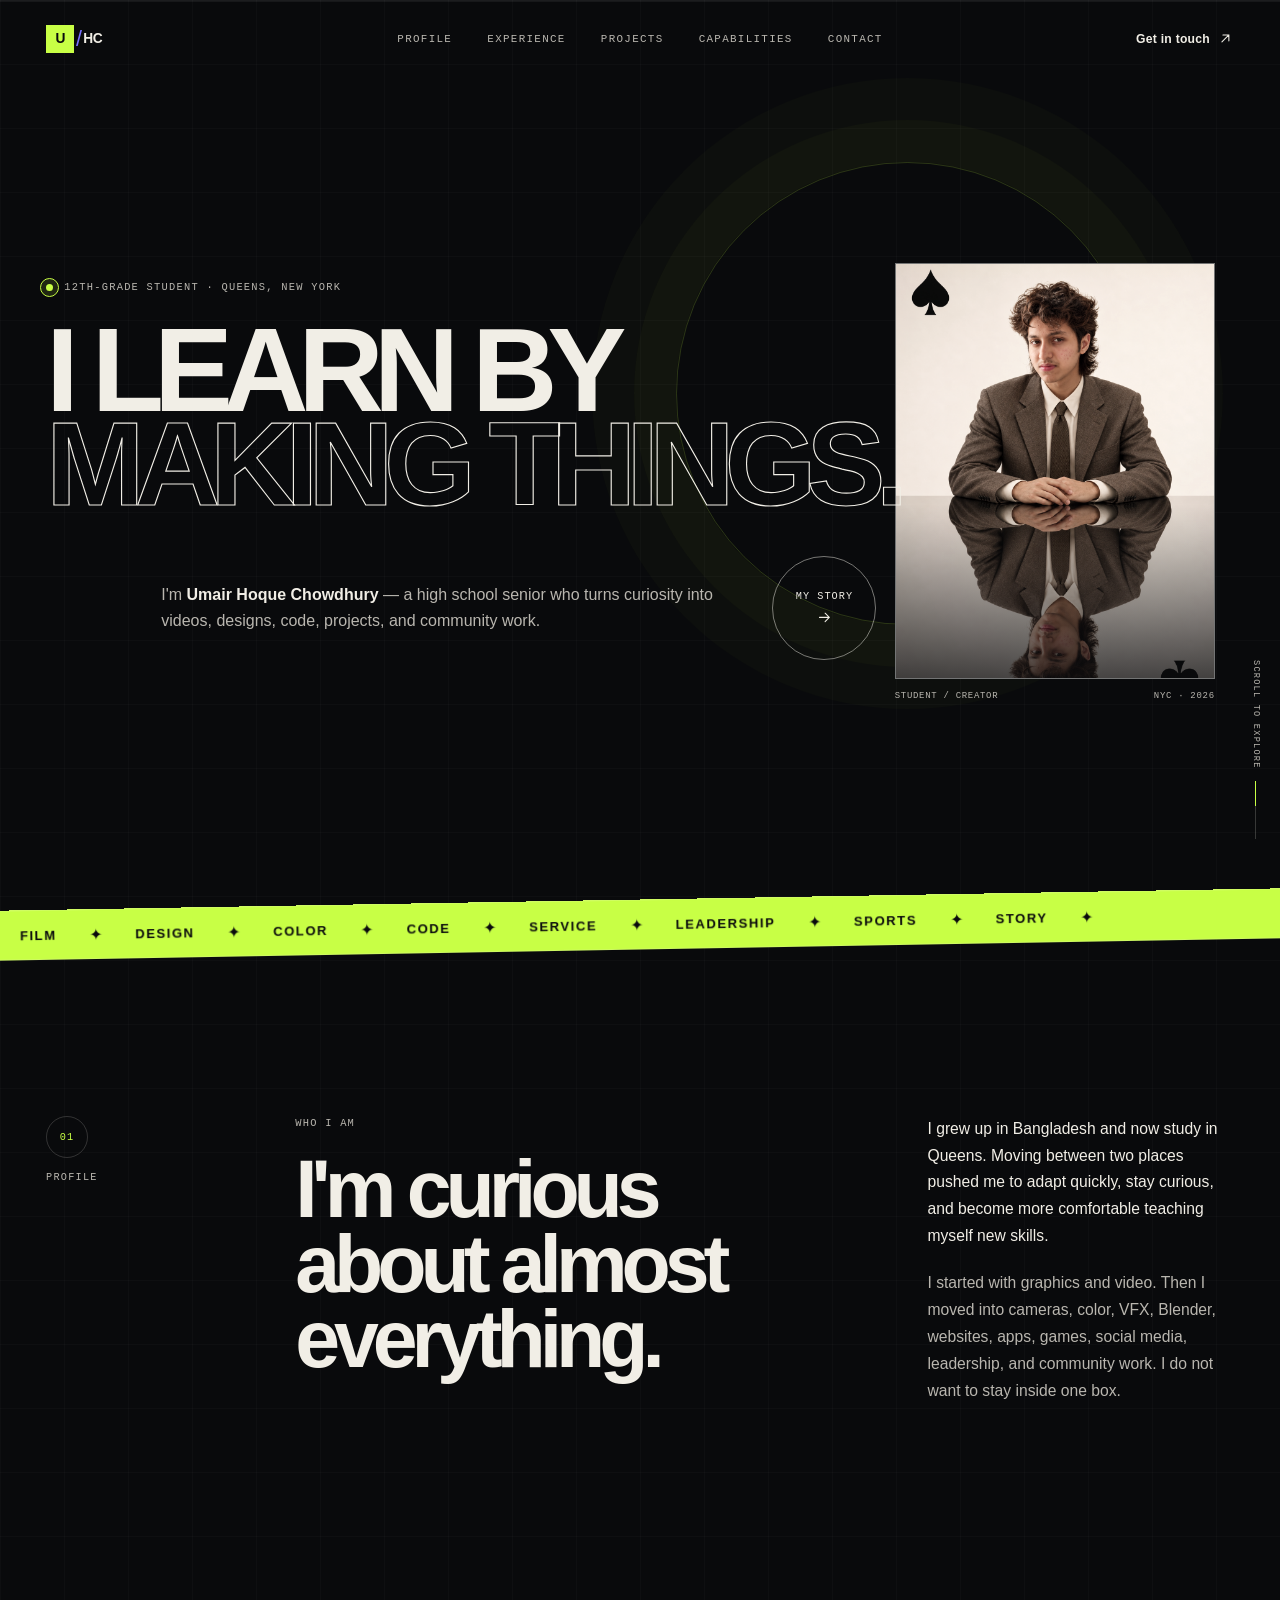
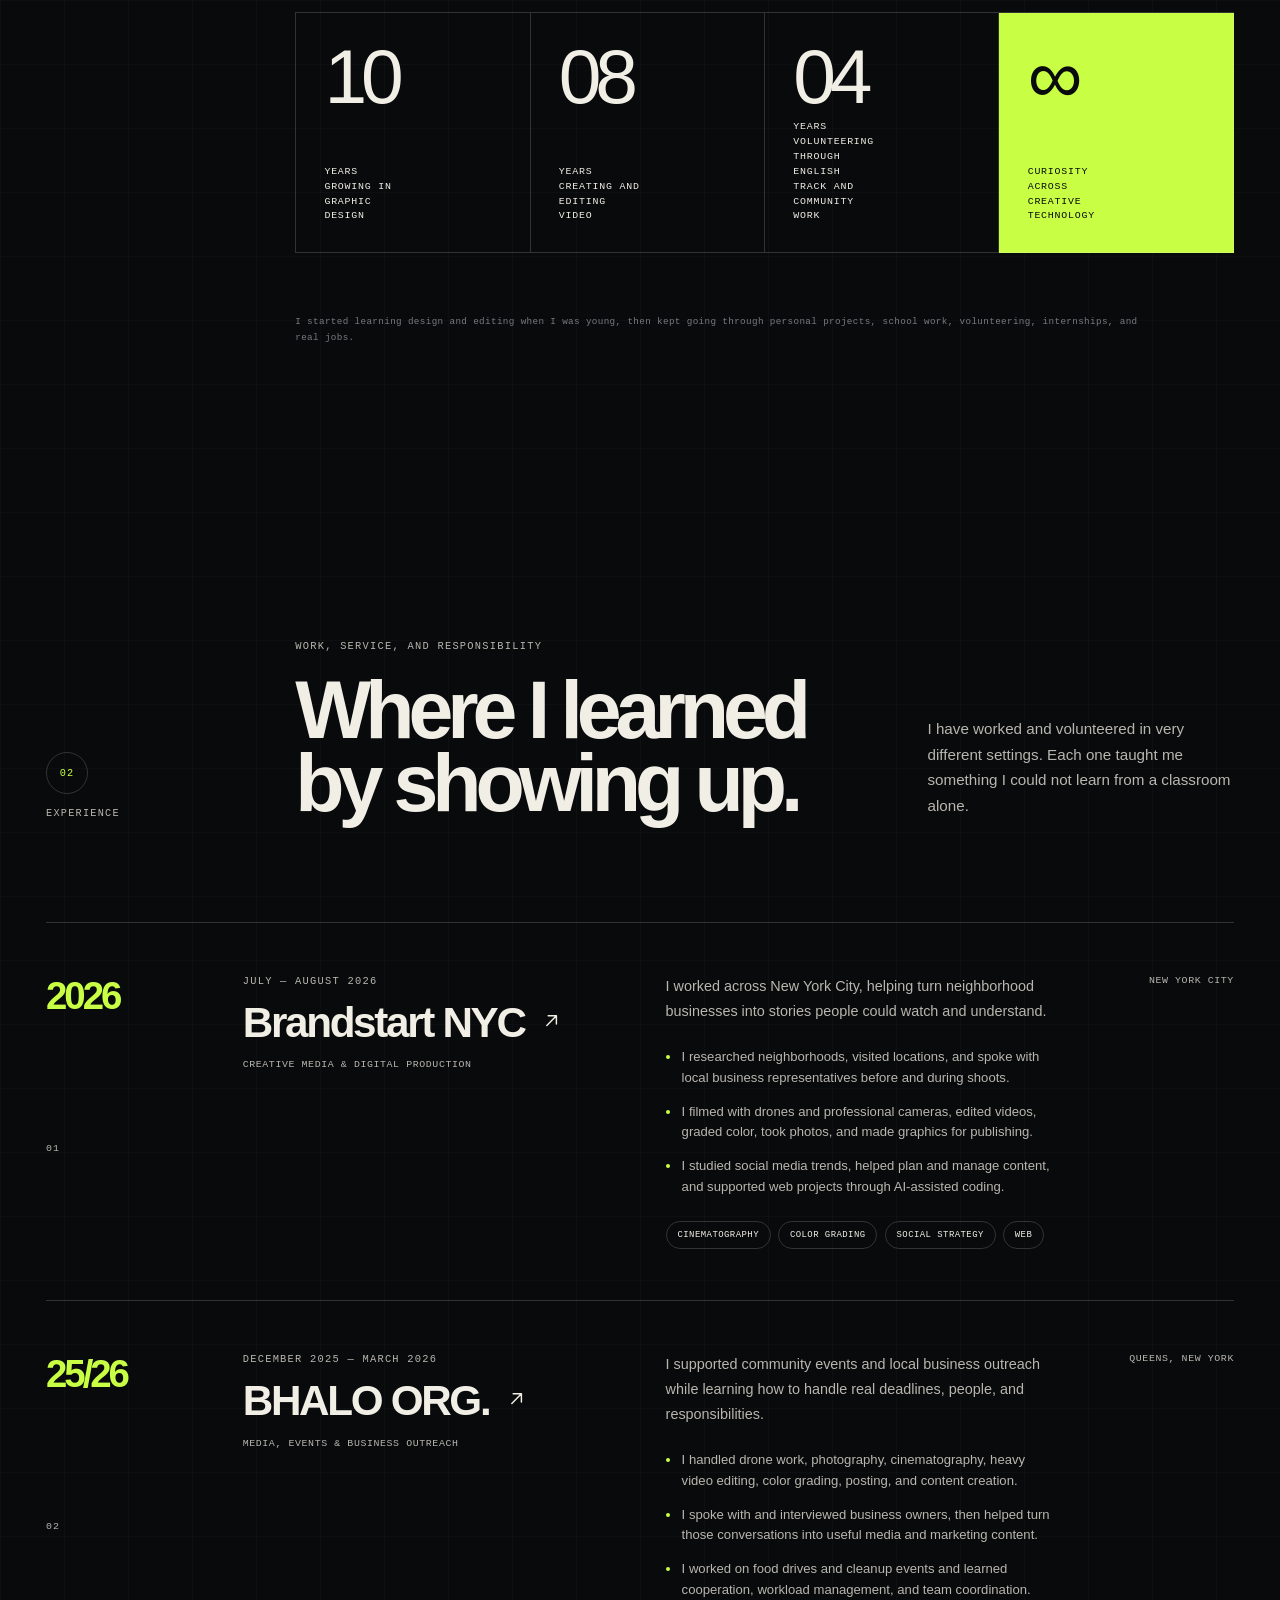
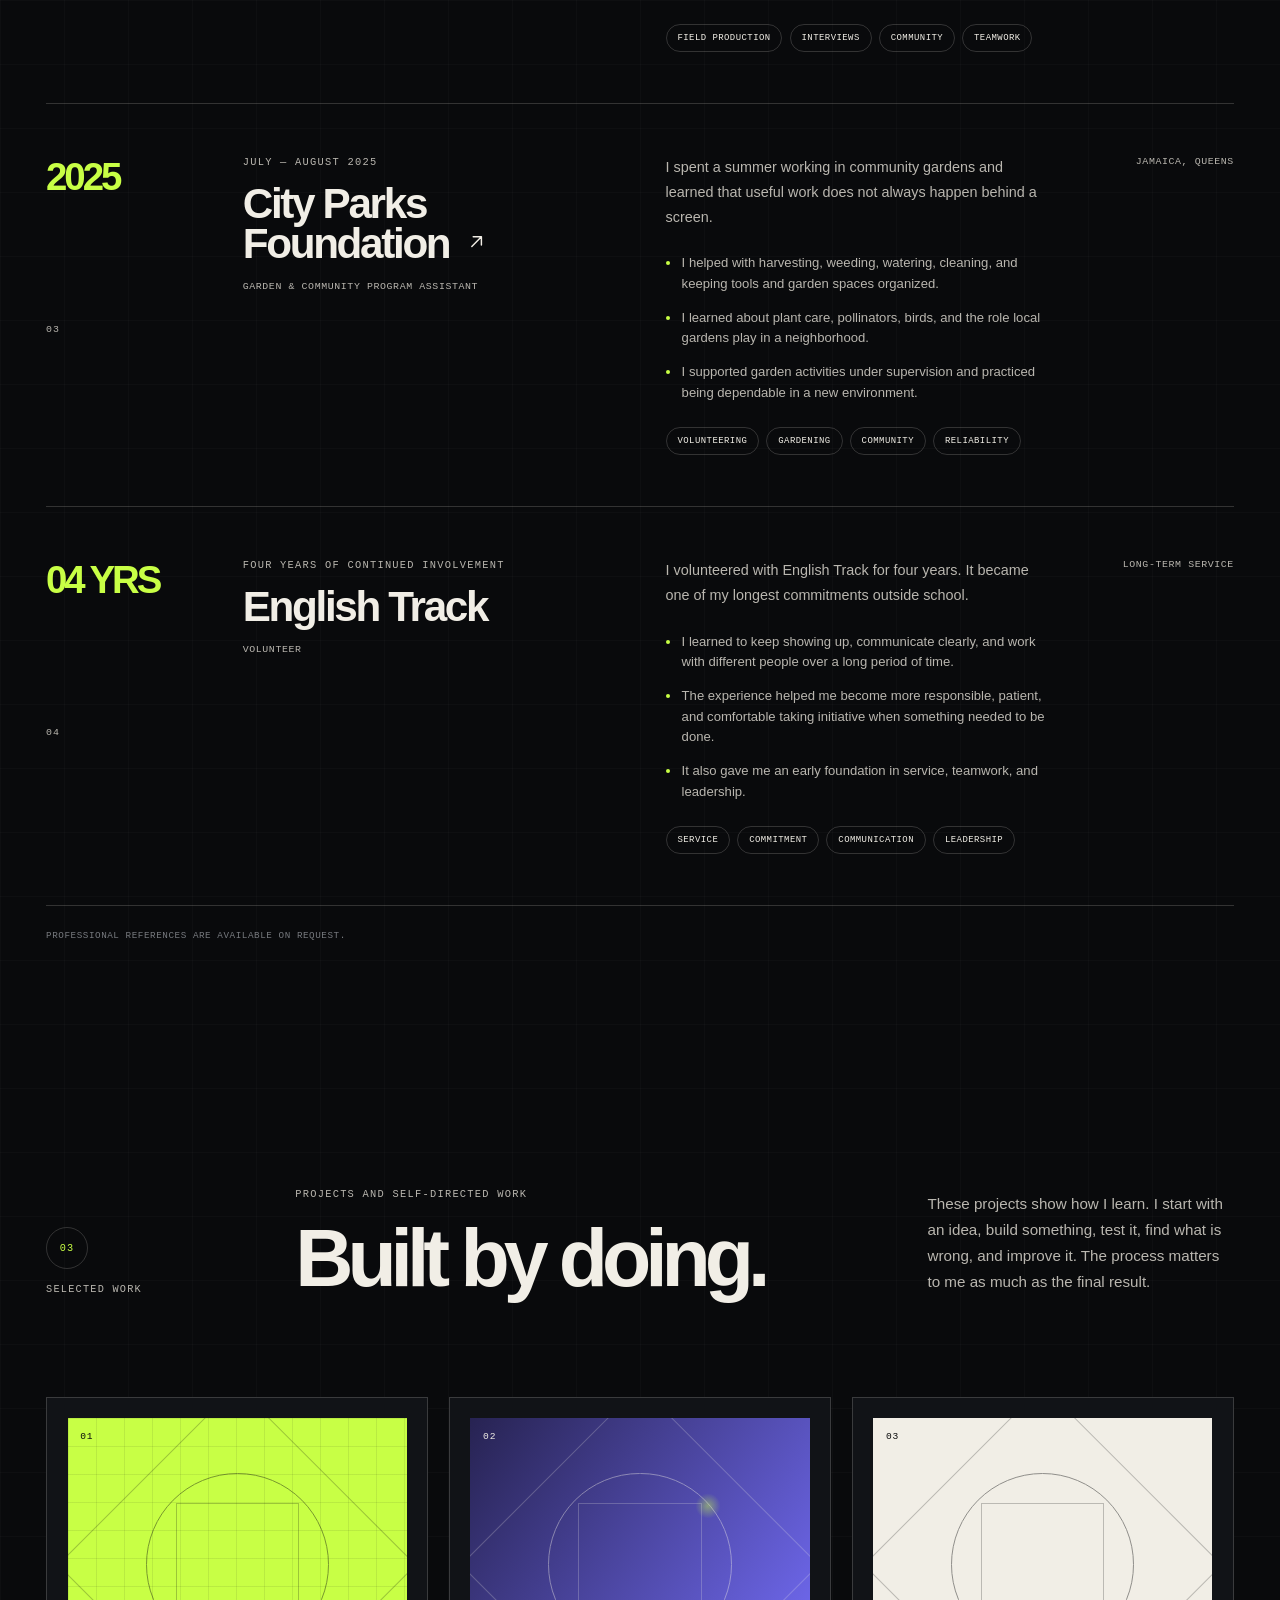
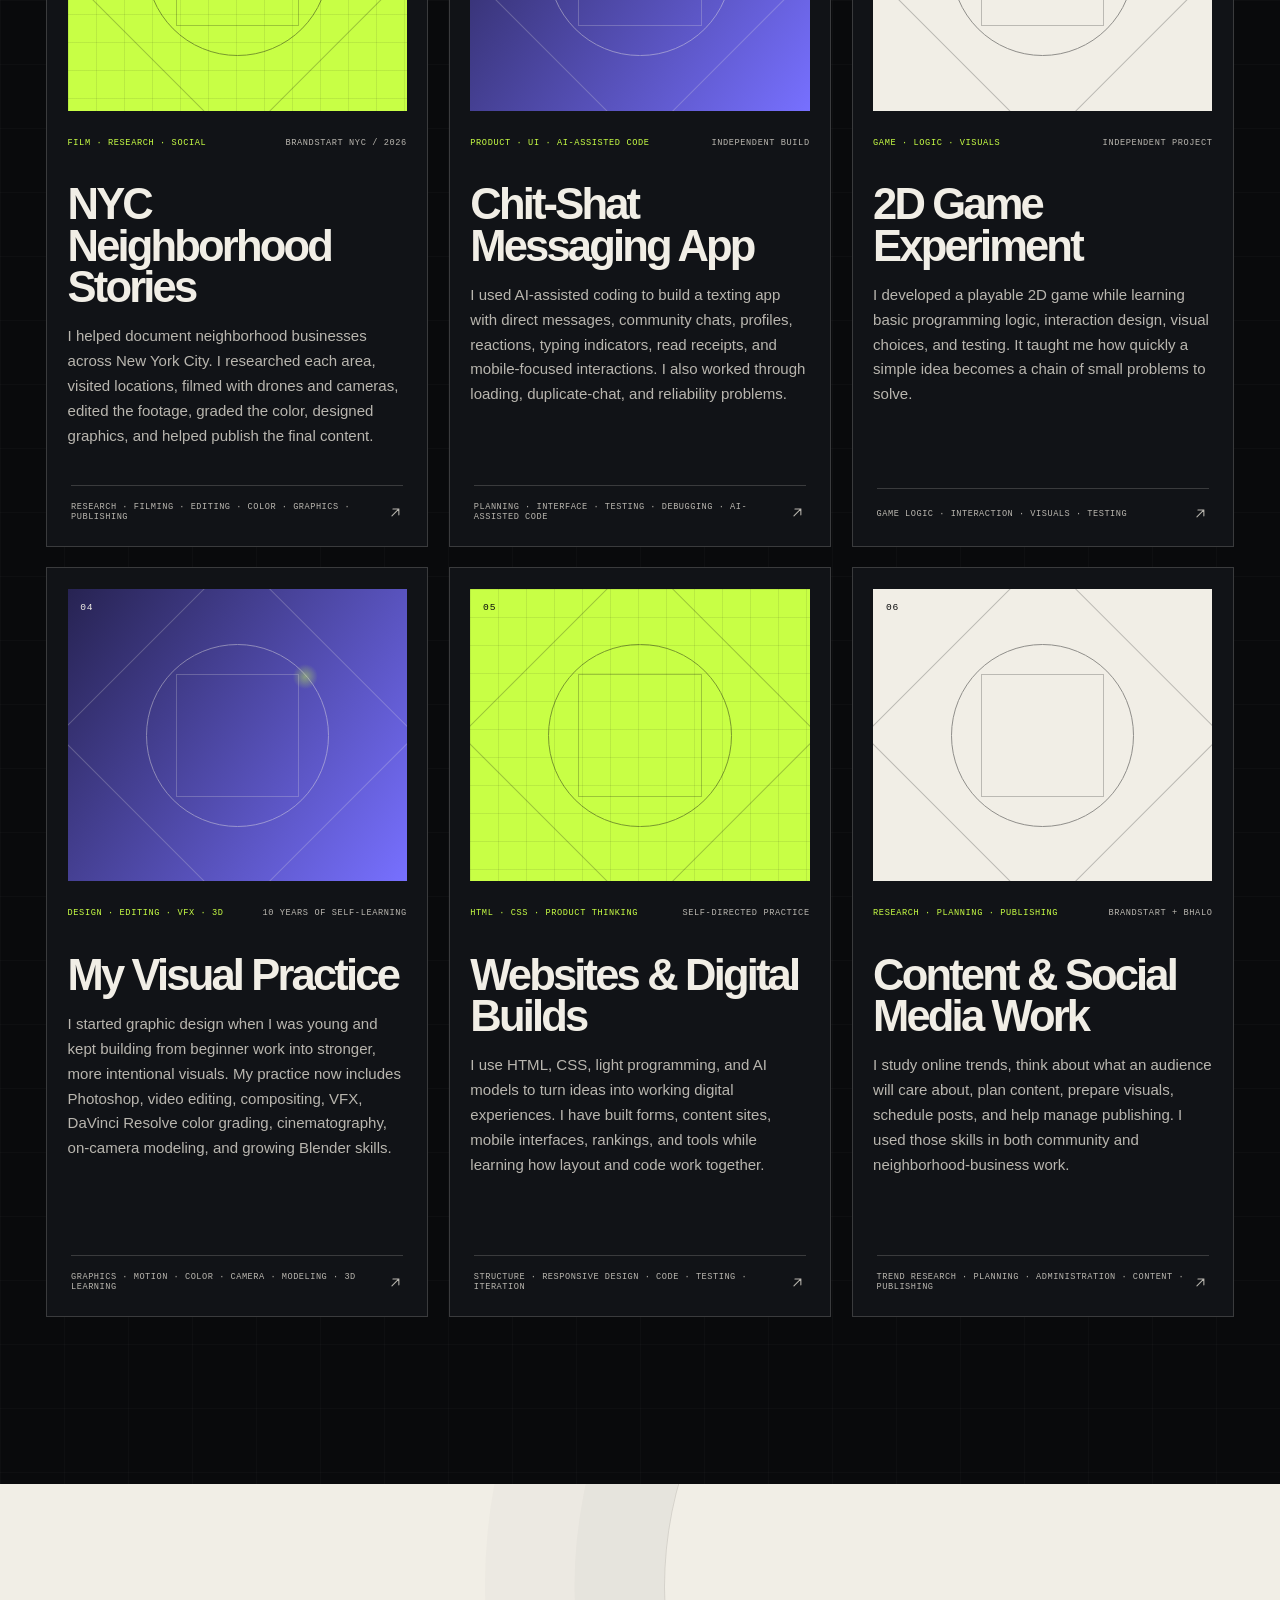
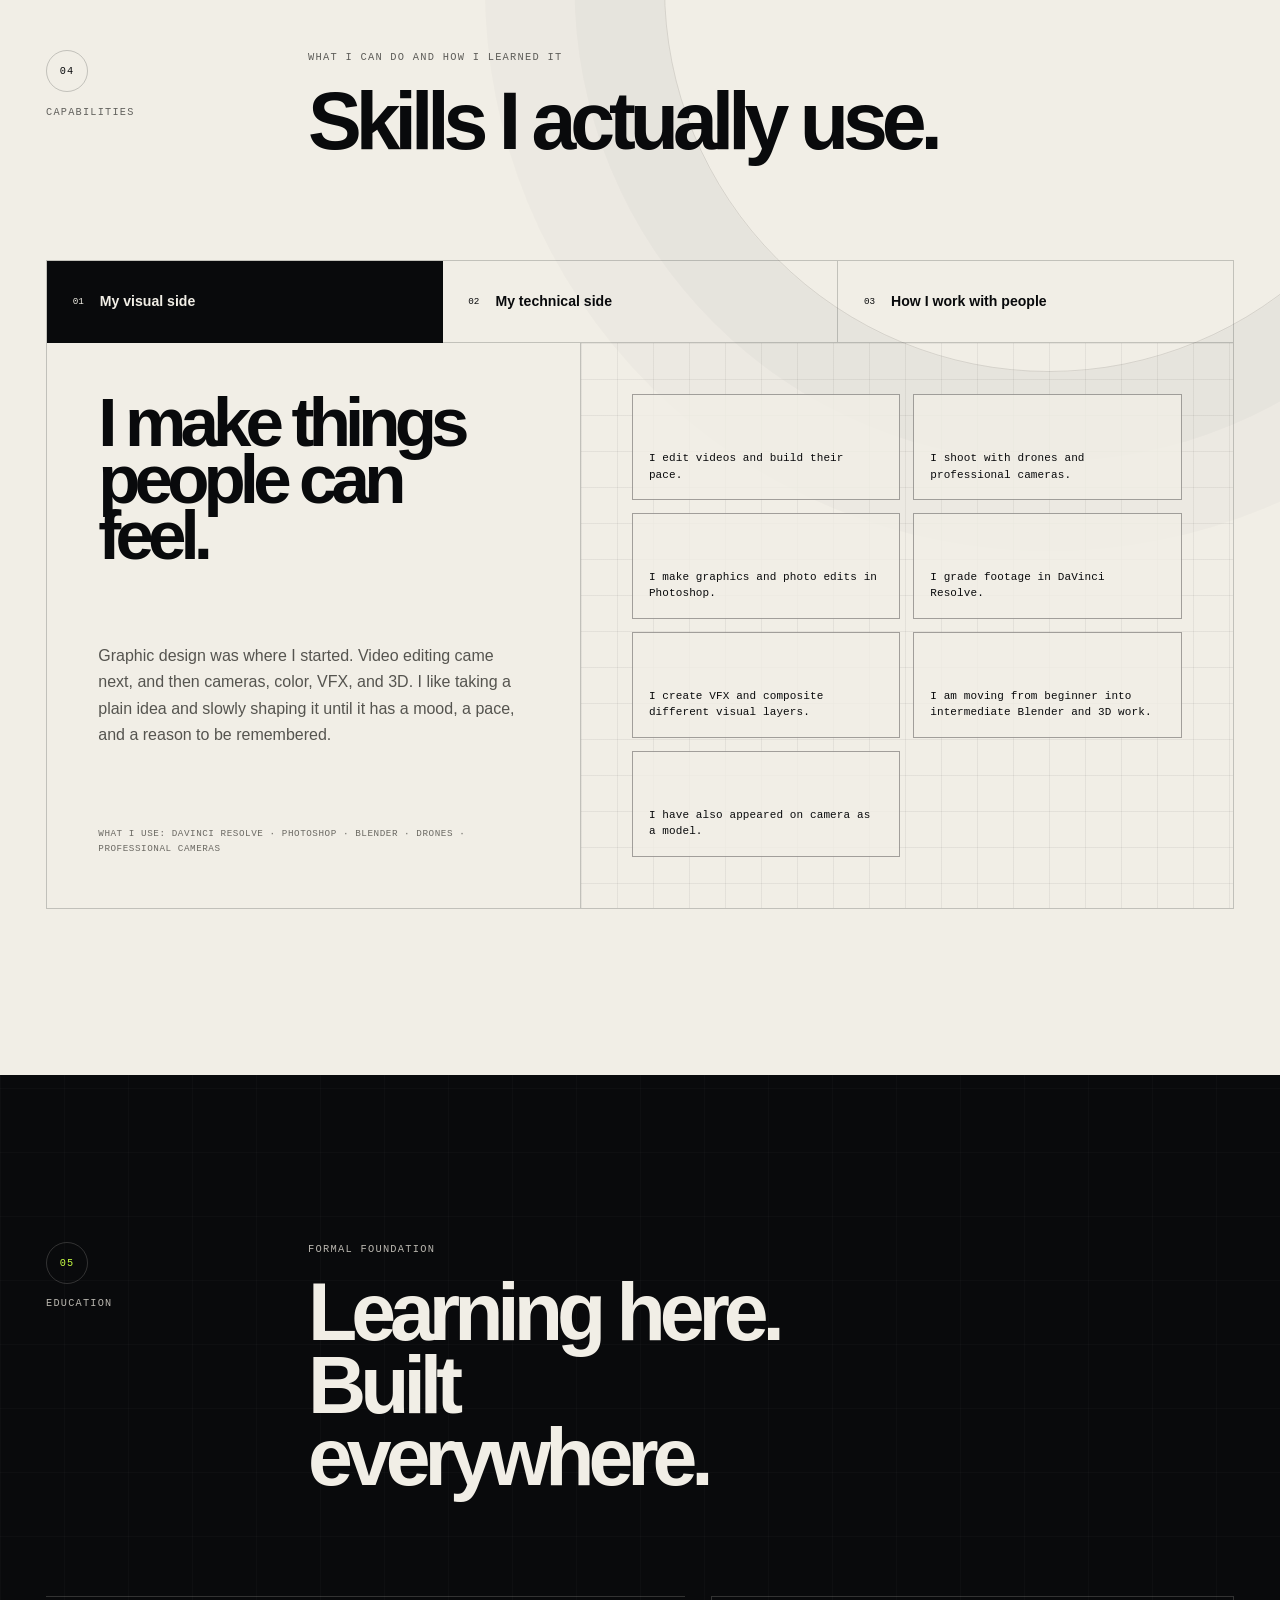
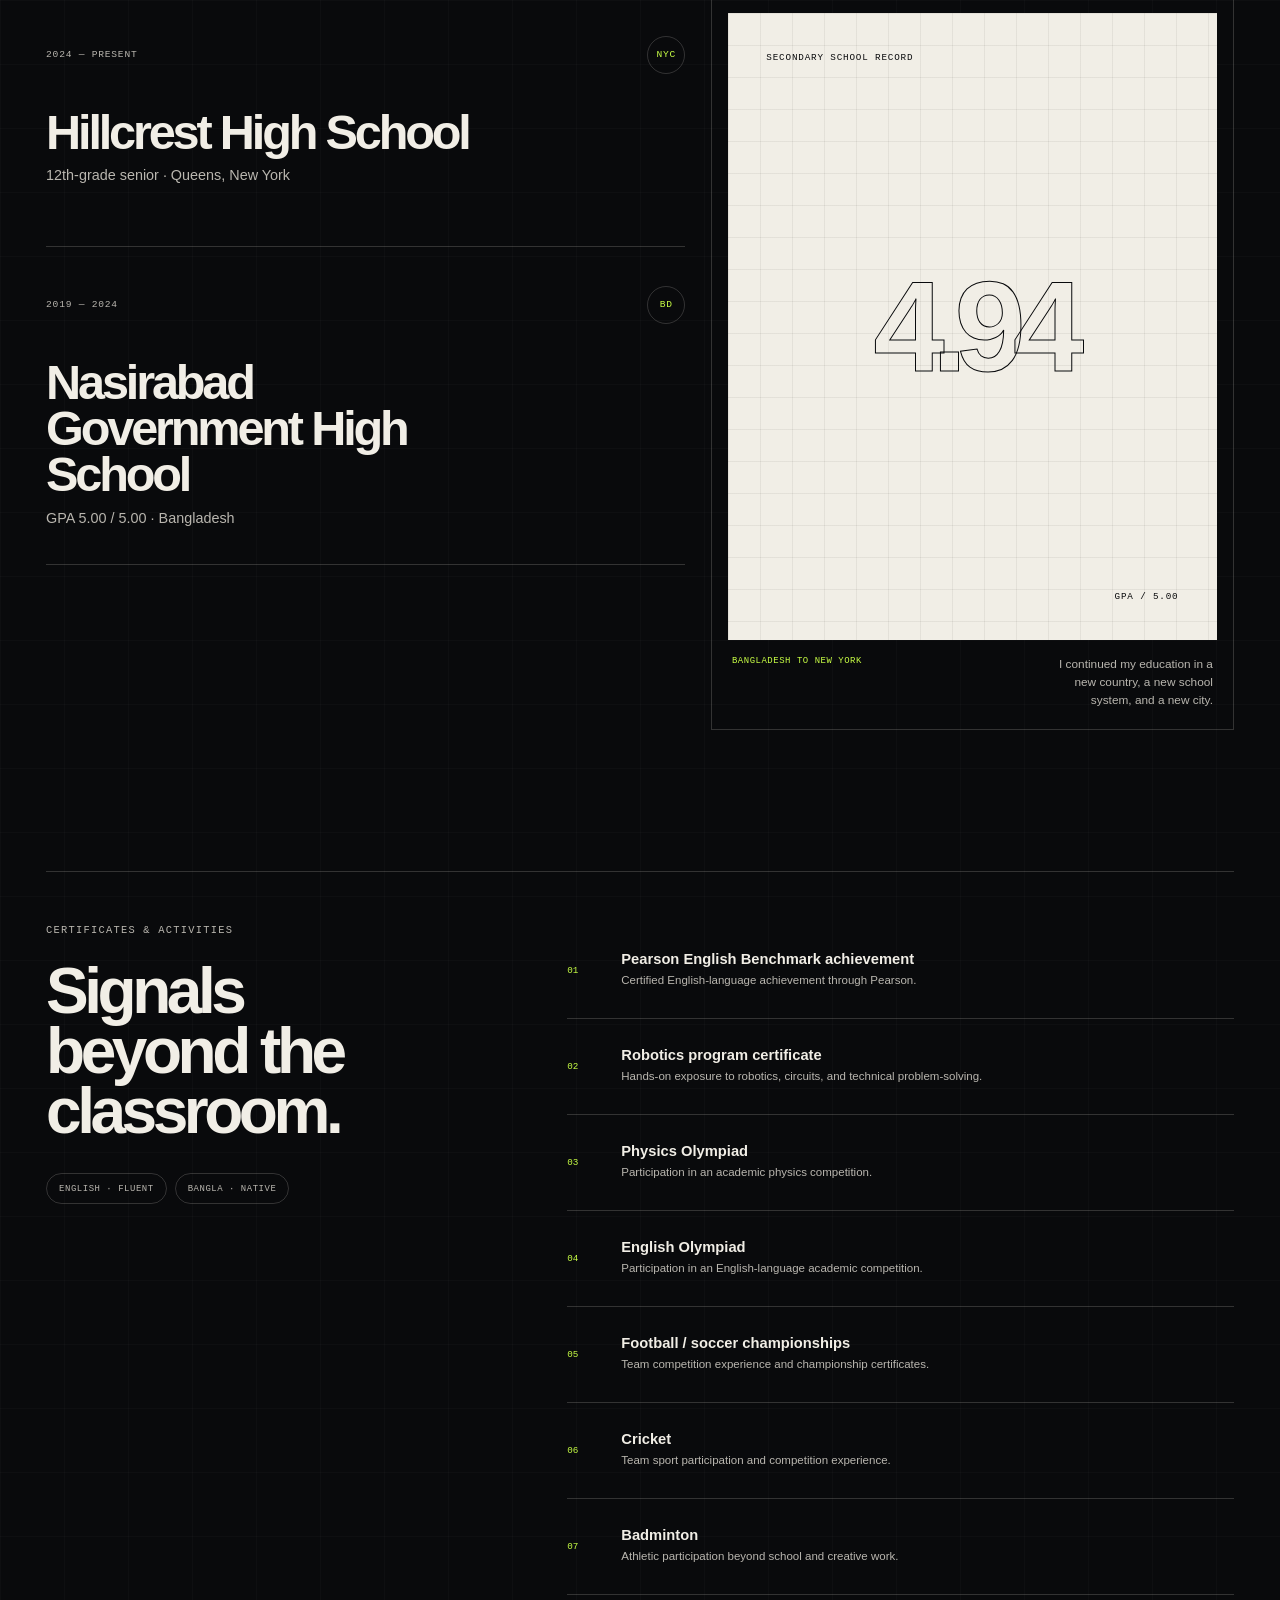
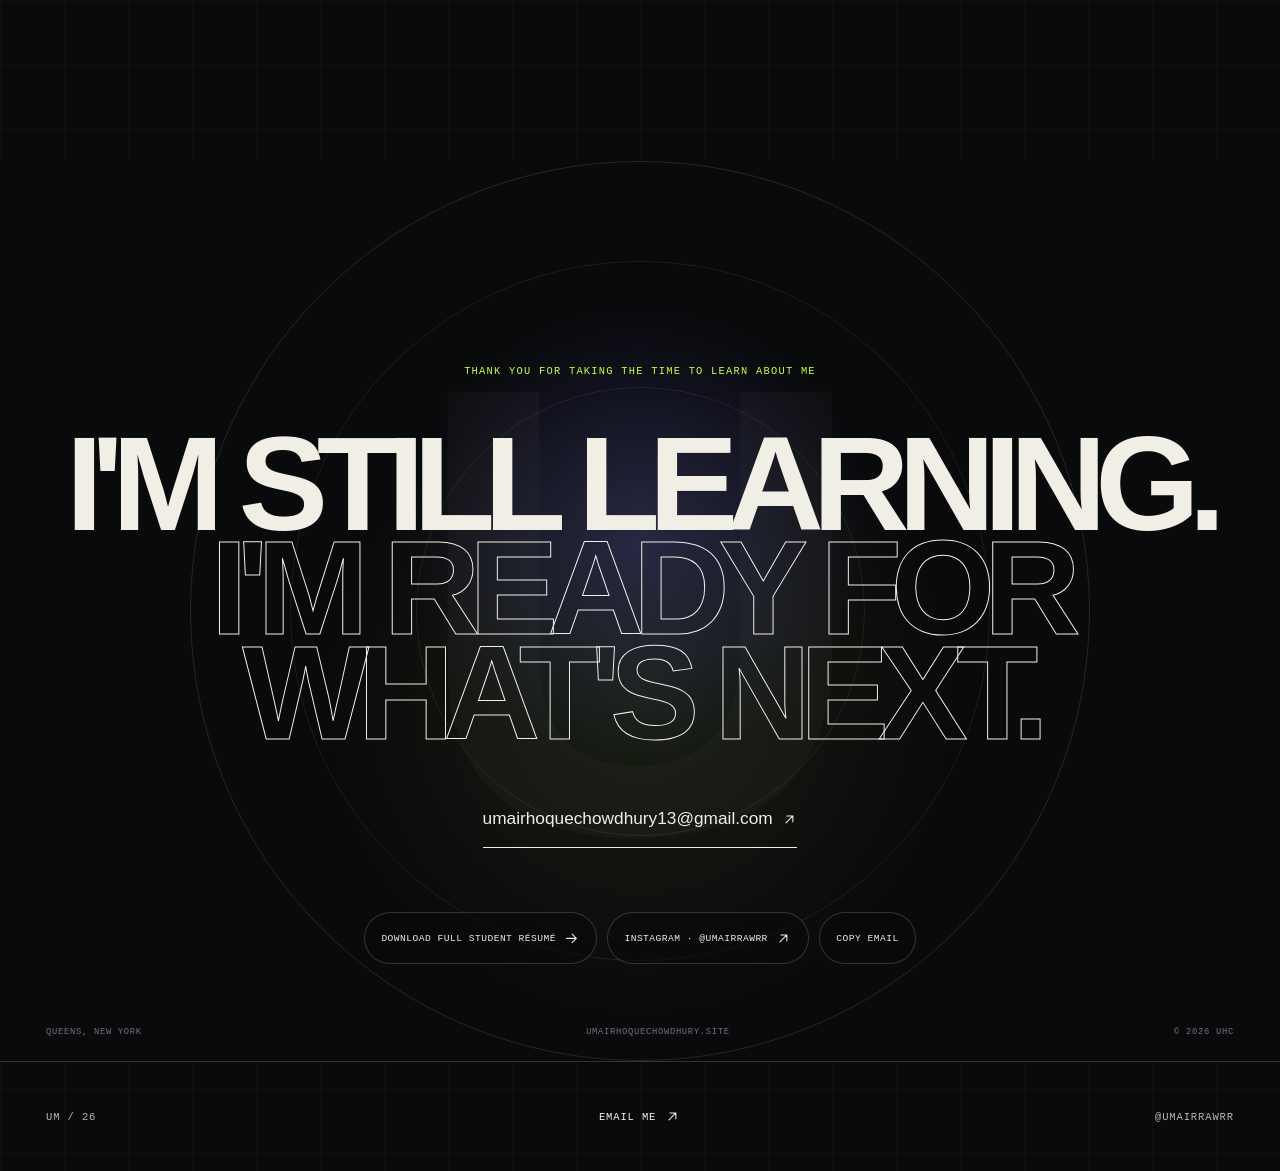
==== commit 393a6f5a: "Update index.html" ====
--- a/index.html
+++ b/index.html
@@ -26,6 +26,6 @@
     <script src="./script.js" defer></script>
   </head>
   <body class="antialiased">
-    <main id="top"><a class="skip-link" href="#about">Skip to profile</a><div class="ambient" aria-hidden="true"></div><div class="scroll-track" aria-hidden="true"><span></span></div><header class="site-header"><a class="wordmark" href="#top" aria-label="Umair — back to top"><span class="wordmark-fallback" aria-hidden="true"><span class="wordmark-box">U</span><span class="wordmark-slash">/</span><span>HC</span></span><img class="wordmark-image" src="./logo.png" alt="Umair Hoque Chowdhury"/></a><nav aria-label="Primary navigation"><a href="#about">Profile</a><a href="#work">Experience</a><a href="#projects">Projects</a><a href="#capabilities">Capabilities</a><a href="#contact">Contact</a></nav><a class="header-cta" href="mailto:umairhoquechowdhury13@gmail.com">Get in touch <svg aria-hidden="true" viewBox="0 0 24 24" class="icon icon-diagonal"><path d="M5 12h14M13 6l6 6-6 6"></path></svg></a></header><nav class="mobile-dock" aria-label="Mobile navigation"><a href="#about">Profile</a><a href="#work">Work</a><a href="#capabilities">Skills</a><a href="#contact">Contact</a></nav><section class="hero" aria-labelledby="hero-title"><div class="hero-copy"><div class="eyebrow hero-eyebrow" data-reveal="true"><span class="status-dot"></span>12th-grade student · Queens, New York</div><h1 id="hero-title" data-reveal="true"><span>I learn by</span><span class="hero-stroke">making things.</span></h1><div class="hero-lower" data-reveal="true"><p>I&#x27;m <strong>Umair Hoque Chowdhury</strong> — a high school senior who turns curiosity into videos, designs, code, projects, and community work.</p><a class="round-link" href="#about" aria-label="Explore profile"><span>My story</span><svg aria-hidden="true" viewBox="0 0 24 24" class="icon"><path d="M5 12h14M13 6l6 6-6 6"></path></svg></a></div></div><div class="portrait-wrap" data-reveal="true"><div class="portrait-frame"><div class="portrait-fallback" aria-hidden="true"><span class="portrait-index">UMAIR / 2026</span><span class="portrait-initials">UHC</span><span class="portrait-note">Student · Creator · Builder</span></div><img src="./professional.png" alt="Portrait of Umair Hoque Chowdhury"/><div class="portrait-scan" aria-hidden="true"></div></div><div class="portrait-caption"><span>Student / Creator</span><span>NYC · 2026</span></div></div><div class="hero-rail" aria-hidden="true"><span>Scroll to explore</span><i></i></div></section><section class="signal-strip" aria-label="Creative disciplines"><div class="signal-flow"><span>Film</span><i>✦</i><span>Design</span><i>✦</i><span>Color</span><i>✦</i><span>Code</span><i>✦</i><span>Service</span><i>✦</i><span>Leadership</span><i>✦</i><span>Sports</span><i>✦</i><span>Story</span><i>✦</i></div></section><section class="profile section-shell" id="about"><div class="section-index" data-reveal="true"><span>01</span><span>Profile</span></div><div class="profile-lead" data-reveal="true"><p class="eyebrow">Who I am</p><h2>I&#x27;m curious about almost everything.</h2></div><div class="profile-copy" data-reveal="true"><p>I grew up in Bangladesh and now study in Queens. Moving between two places pushed me to adapt quickly, stay curious, and become more comfortable teaching myself new skills.</p><p>I started with graphics and video. Then I moved into cameras, color, VFX, Blender, websites, apps, games, social media, leadership, and community work. I do not want to stay inside one box.</p></div><div class="numbers" data-reveal="true"><article><strong>10</strong><span>years growing in graphic design</span></article><article><strong>08</strong><span>years creating and editing video</span></article><article><strong>04</strong><span>years volunteering through English Track and community work</span></article><article class="numbers-accent"><strong>∞</strong><span>curiosity across creative technology</span></article></div><p class="experience-note" data-reveal="true">I started learning design and editing when I was young, then kept going through personal projects, school work, volunteering, internships, and real jobs.</p></section><section class="experience section-shell" id="work"><div class="section-heading" data-reveal="true"><div class="section-index"><span>02</span><span>Experience</span></div><div><p class="eyebrow">Work, service, and responsibility</p><h2>Where I learned by showing up.</h2></div><p>I have worked and volunteered in very different settings. Each one taught me something I could not learn from a classroom alone.</p></div><div class="experience-list"><article class="experience-row" data-reveal="true"><div class="experience-year"><span>2026</span><i>01</i></div><div class="experience-title"><p class="eyebrow">July — August 2026</p><h3><a href="https://brandstart.nyc" target="_blank" rel="noreferrer">Brandstart NYC <svg aria-hidden="true" viewBox="0 0 24 24" class="icon icon-diagonal"><path d="M5 12h14M13 6l6 6-6 6"></path></svg></a></h3><span>Creative Media &amp; Digital Production</span></div><div class="experience-detail"><p>I worked across New York City, helping turn neighborhood businesses into stories people could watch and understand.</p><ul class="experience-points" aria-label="Brandstart NYC responsibilities"><li>I researched neighborhoods, visited locations, and spoke with local business representatives before and during shoots.</li><li>I filmed with drones and professional cameras, edited videos, graded color, took photos, and made graphics for publishing.</li><li>I studied social media trends, helped plan and manage content, and supported web projects through AI-assisted coding.</li></ul><ul class="experience-tags" aria-label="Brandstart NYC skills"><li>Cinematography</li><li>Color grading</li><li>Social strategy</li><li>Web</li></ul></div><div class="experience-place">New York City</div></article><article class="experience-row" data-reveal="true"><div class="experience-year"><span>25/26</span><i>02</i></div><div class="experience-title"><p class="eyebrow">December 2025 — March 2026</p><h3><a href="https://bhalo.org" target="_blank" rel="noreferrer">BHALO ORG. <svg aria-hidden="true" viewBox="0 0 24 24" class="icon icon-diagonal"><path d="M5 12h14M13 6l6 6-6 6"></path></svg></a></h3><span>Media, Events &amp; Business Outreach</span></div><div class="experience-detail"><p>I supported community events and local business outreach while learning how to handle real deadlines, people, and responsibilities.</p><ul class="experience-points" aria-label="BHALO ORG. responsibilities"><li>I handled drone work, photography, cinematography, heavy video editing, color grading, posting, and content creation.</li><li>I spoke with and interviewed business owners, then helped turn those conversations into useful media and marketing content.</li><li>I worked on food drives and cleanup events and learned cooperation, workload management, and team coordination.</li></ul><ul class="experience-tags" aria-label="BHALO ORG. skills"><li>Field production</li><li>Interviews</li><li>Community</li><li>Teamwork</li></ul></div><div class="experience-place">Queens, New York</div></article><article class="experience-row" data-reveal="true"><div class="experience-year"><span>2025</span><i>03</i></div><div class="experience-title"><p class="eyebrow">July — August 2025</p><h3><a href="https://cityparksfoundation.org" target="_blank" rel="noreferrer">City Parks Foundation <svg aria-hidden="true" viewBox="0 0 24 24" class="icon icon-diagonal"><path d="M5 12h14M13 6l6 6-6 6"></path></svg></a></h3><span>Garden &amp; Community Program Assistant</span></div><div class="experience-detail"><p>I spent a summer working in community gardens and learned that useful work does not always happen behind a screen.</p><ul class="experience-points" aria-label="City Parks Foundation responsibilities"><li>I helped with harvesting, weeding, watering, cleaning, and keeping tools and garden spaces organized.</li><li>I learned about plant care, pollinators, birds, and the role local gardens play in a neighborhood.</li><li>I supported garden activities under supervision and practiced being dependable in a new environment.</li></ul><ul class="experience-tags" aria-label="City Parks Foundation skills"><li>Volunteering</li><li>Gardening</li><li>Community</li><li>Reliability</li></ul></div><div class="experience-place">Jamaica, Queens</div></article><article class="experience-row" data-reveal="true"><div class="experience-year"><span>04 YRS</span><i>04</i></div><div class="experience-title"><p class="eyebrow">Four years of continued involvement</p><h3>English Track</h3><span>Volunteer</span></div><div class="experience-detail"><p>I volunteered with English Track for four years. It became one of my longest commitments outside school.</p><ul class="experience-points" aria-label="English Track responsibilities"><li>I learned to keep showing up, communicate clearly, and work with different people over a long period of time.</li><li>The experience helped me become more responsible, patient, and comfortable taking initiative when something needed to be done.</li><li>It also gave me an early foundation in service, teamwork, and leadership.</li></ul><ul class="experience-tags" aria-label="English Track skills"><li>Service</li><li>Commitment</li><li>Communication</li><li>Leadership</li></ul></div><div class="experience-place">Long-term service</div></article></div><p class="reference-note" data-reveal="true">Professional references are available on request.</p></section><section class="projects section-shell" id="projects"><div class="section-heading project-heading" data-reveal="true"><div class="section-index"><span>03</span><span>Selected work</span></div><div><p class="eyebrow">Projects and self-directed work</p><h2>Built by doing.</h2></div><p>These projects show how I learn. I start with an idea, build something, test it, find what is wrong, and improve it. The process matters to me as much as the final result.</p></div><div class="project-grid"><article class="project-card project-lime" data-reveal="true"><div class="project-visual" aria-hidden="true"><span>01</span><i></i><b>UHC</b></div><div class="project-meta"><p>Film · Research · Social</p><span>Brandstart NYC / 2026</span></div><h3>NYC Neighborhood Stories</h3><p class="project-description">I helped document neighborhood businesses across New York City. I researched each area, visited locations, filmed with drones and cameras, edited the footage, graded the color, designed graphics, and helped publish the final content.</p><div class="project-state"><span>Research · filming · editing · color · graphics · publishing</span><svg aria-hidden="true" viewBox="0 0 24 24" class="icon icon-diagonal"><path d="M5 12h14M13 6l6 6-6 6"></path></svg></div></article><article class="project-card project-violet" data-reveal="true"><div class="project-visual" aria-hidden="true"><span>02</span><i></i><b>UHC</b></div><div class="project-meta"><p>Product · UI · AI-assisted code</p><span>Independent build</span></div><h3>Chit-Shat Messaging App</h3><p class="project-description">I used AI-assisted coding to build a texting app with direct messages, community chats, profiles, reactions, typing indicators, read receipts, and mobile-focused interactions. I also worked through loading, duplicate-chat, and reliability problems.</p><div class="project-state"><span>Planning · interface · testing · debugging · AI-assisted code</span><svg aria-hidden="true" viewBox="0 0 24 24" class="icon icon-diagonal"><path d="M5 12h14M13 6l6 6-6 6"></path></svg></div></article><article class="project-card project-paper" data-reveal="true"><div class="project-visual" aria-hidden="true"><span>03</span><i></i><b>UHC</b></div><div class="project-meta"><p>Game · Logic · Visuals</p><span>Independent project</span></div><h3>2D Game Experiment</h3><p class="project-description">I developed a playable 2D game while learning basic programming logic, interaction design, visual choices, and testing. It taught me how quickly a simple idea becomes a chain of small problems to solve.</p><div class="project-state"><span>Game logic · interaction · visuals · testing</span><svg aria-hidden="true" viewBox="0 0 24 24" class="icon icon-diagonal"><path d="M5 12h14M13 6l6 6-6 6"></path></svg></div></article><article class="project-card project-violet" data-reveal="true"><div class="project-visual" aria-hidden="true"><span>04</span><i></i><b>UHC</b></div><div class="project-meta"><p>Design · Editing · VFX · 3D</p><span>10 years of self-learning</span></div><h3>My Visual Practice</h3><p class="project-description">I started graphic design when I was young and kept building from beginner work into stronger, more intentional visuals. My practice now includes Photoshop, video editing, compositing, VFX, DaVinci Resolve color grading, cinematography, on-camera modeling, and growing Blender skills.</p><div class="project-state"><span>Graphics · motion · color · camera · modeling · 3D learning</span><svg aria-hidden="true" viewBox="0 0 24 24" class="icon icon-diagonal"><path d="M5 12h14M13 6l6 6-6 6"></path></svg></div></article><article class="project-card project-lime" data-reveal="true"><div class="project-visual" aria-hidden="true"><span>05</span><i></i><b>UHC</b></div><div class="project-meta"><p>HTML · CSS · Product thinking</p><span>Self-directed practice</span></div><h3>Websites &amp; Digital Builds</h3><p class="project-description">I use HTML, CSS, light programming, and AI models to turn ideas into working digital experiences. I have built forms, content sites, mobile interfaces, rankings, and tools while learning how layout and code work together.</p><div class="project-state"><span>Structure · responsive design · code · testing · iteration</span><svg aria-hidden="true" viewBox="0 0 24 24" class="icon icon-diagonal"><path d="M5 12h14M13 6l6 6-6 6"></path></svg></div></article><article class="project-card project-paper" data-reveal="true"><div class="project-visual" aria-hidden="true"><span>06</span><i></i><b>UHC</b></div><div class="project-meta"><p>Research · Planning · Publishing</p><span>Brandstart + BHALO</span></div><h3>Content &amp; Social Media Work</h3><p class="project-description">I study online trends, think about what an audience will care about, plan content, prepare visuals, schedule posts, and help manage publishing. I used those skills in both community and neighborhood-business work.</p><div class="project-state"><span>Trend research · planning · administration · content · publishing</span><svg aria-hidden="true" viewBox="0 0 24 24" class="icon icon-diagonal"><path d="M5 12h14M13 6l6 6-6 6"></path></svg></div></article></div></section><section class="capabilities" id="capabilities"><div class="section-shell capabilities-inner"><div class="capability-intro" data-reveal="true"><div class="section-index section-index-dark"><span>04</span><span>Capabilities</span></div><div><p class="eyebrow">What I can do and how I learned it</p><h2>Skills I actually use.</h2></div></div><div class="capability-tabs" role="tablist" aria-label="Capability groups" data-reveal="true"><button id="tab-visual" type="button" role="tab" aria-selected="true" aria-controls="capability-panel"><span>01</span>My visual side</button><button id="tab-digital" type="button" role="tab" aria-selected="false" aria-controls="capability-panel"><span>02</span>My technical side</button><button id="tab-strategy" type="button" role="tab" aria-selected="false" aria-controls="capability-panel"><span>03</span>How I work with people</button></div><div class="capability-panel" id="capability-panel" role="tabpanel" aria-labelledby="tab-visual"><div class="capability-statement"><h3>I make things people can feel.</h3><p>Graphic design was where I started. Video editing came next, and then cameras, color, VFX, and 3D. I like taking a plain idea and slowly shaping it until it has a mood, a pace, and a reason to be remembered.</p><span>What I use: DaVinci Resolve · Photoshop · Blender · drones · professional cameras</span></div><div class="skill-orbit"><span style="--skill-index:0">I edit videos and build their pace.</span><span style="--skill-index:1">I shoot with drones and professional cameras.</span><span style="--skill-index:2">I make graphics and photo edits in Photoshop.</span><span style="--skill-index:3">I grade footage in DaVinci Resolve.</span><span style="--skill-index:4">I create VFX and composite different visual layers.</span><span style="--skill-index:5">I am moving from beginner into intermediate Blender and 3D work.</span><span style="--skill-index:6">I have also appeared on camera as a model.</span></div></div></div></section><section class="education section-shell" id="education"><div class="education-main" data-reveal="true"><div class="section-index"><span>05</span><span>Education</span></div><div class="education-title"><p class="eyebrow">Formal foundation</p><h2>Learning here. Built everywhere.</h2></div></div><div class="education-grid"><div class="school-list" data-reveal="true"><article><div><span>2024 — Present</span><b>NYC</b></div><h3>Hillcrest High School</h3><p>12th-grade senior · Queens, New York</p></article><article><div><span>2019 — 2024</span><b>BD</b></div><h3>Nasirabad Government High School</h3><p>GPA 4.94 / 5.00 · Bangladesh</p></article></div><div class="transcript-card academic-record-card" data-reveal="true"><div class="transcript-media"><div class="transcript-fallback"><span>Secondary school record</span><strong>4.94</strong><small>GPA / 5.00</small></div></div><div><span>Bangladesh to New York</span><p>I continued my education in a new country, a new school system, and a new city.</p></div></div></div><div class="credentials" data-reveal="true"><div class="credentials-title"><p class="eyebrow">Certificates &amp; activities</p><h3>Signals beyond the classroom.</h3><div class="language-line"><span>English · Fluent</span><span>Bangla · Native</span></div></div><ol><li><span>01</span><p><strong>Pearson English Benchmark achievement</strong><small>Certified English-language achievement through Pearson.</small></p></li><li><span>02</span><p><strong>Robotics program certificate</strong><small>Hands-on exposure to robotics, circuits, and technical problem-solving.</small></p></li><li><span>03</span><p><strong>Physics Olympiad</strong><small>Participation in an academic physics competition.</small></p></li><li><span>04</span><p><strong>English Olympiad</strong><small>Participation in an English-language academic competition.</small></p></li><li><span>05</span><p><strong>Football / soccer championships</strong><small>Team competition experience and championship certificates.</small></p></li><li><span>06</span><p><strong>Cricket</strong><small>Team sport participation and competition experience.</small></p></li><li><span>07</span><p><strong>Badminton</strong><small>Athletic participation beyond school and creative work.</small></p></li></ol></div></section><section class="contact-final" id="contact"><div class="contact-orbit" aria-hidden="true"><span>U</span></div><p class="eyebrow" data-reveal="true">Thank you for taking the time to learn about me</p><h2 data-reveal="true">I&#x27;m still learning.<br/><span>I&#x27;m ready for what&#x27;s next.</span></h2><a class="contact-email" href="mailto:umairhoquechowdhury13@gmail.com" data-reveal="true">umairhoquechowdhury13@gmail.com <svg aria-hidden="true" viewBox="0 0 24 24" class="icon icon-diagonal"><path d="M5 12h14M13 6l6 6-6 6"></path></svg></a><div class="contact-actions" data-reveal="true"><a href="./Umair_Hoque_Chowdhury_College_Portfolio_Resume.pdf" download="">Download full student résumé <svg aria-hidden="true" viewBox="0 0 24 24" class="icon"><path d="M5 12h14M13 6l6 6-6 6"></path></svg></a><a href="https://www.instagram.com/umairrawrr/" target="_blank" rel="noreferrer">Instagram · @umairrawrr <svg aria-hidden="true" viewBox="0 0 24 24" class="icon icon-diagonal"><path d="M5 12h14M13 6l6 6-6 6"></path></svg></a><button type="button" aria-live="polite">Copy email</button></div><div class="contact-foot"><span>Queens, New York</span><span>umairhoquechowdhury.site</span><span>© 2026 UHC</span></div></section><footer class="mini-footer"><span>UM / 26</span><a href="mailto:umairhoquechowdhury13@gmail.com">Email me <svg aria-hidden="true" viewBox="0 0 24 24" class="icon icon-diagonal"><path d="M5 12h14M13 6l6 6-6 6"></path></svg></a><a href="https://www.instagram.com/umairrawrr/" target="_blank" rel="noreferrer">@umairrawrr</a></footer></main>
+    <main id="top"><a class="skip-link" href="#about">Skip to profile</a><div class="ambient" aria-hidden="true"></div><div class="scroll-track" aria-hidden="true"><span></span></div><header class="site-header"><a class="wordmark" href="#top" aria-label="Umair — back to top"><span class="wordmark-fallback" aria-hidden="true"><span class="wordmark-box">U</span><span class="wordmark-slash">/</span><span>HC</span></span><img class="wordmark-image" src="./logo.png" alt="Umair Hoque Chowdhury"/></a><nav aria-label="Primary navigation"><a href="#about">Profile</a><a href="#work">Experience</a><a href="#projects">Projects</a><a href="#capabilities">Capabilities</a><a href="#contact">Contact</a></nav><a class="header-cta" href="mailto:umairhoquechowdhury13@gmail.com">Get in touch <svg aria-hidden="true" viewBox="0 0 24 24" class="icon icon-diagonal"><path d="M5 12h14M13 6l6 6-6 6"></path></svg></a></header><nav class="mobile-dock" aria-label="Mobile navigation"><a href="#about">Profile</a><a href="#work">Work</a><a href="#capabilities">Skills</a><a href="#contact">Contact</a></nav><section class="hero" aria-labelledby="hero-title"><div class="hero-copy"><div class="eyebrow hero-eyebrow" data-reveal="true"><span class="status-dot"></span>12th-grade student · Queens, New York</div><h1 id="hero-title" data-reveal="true"><span>I learn by</span><span class="hero-stroke">making things.</span></h1><div class="hero-lower" data-reveal="true"><p>I&#x27;m <strong>Umair Hoque Chowdhury</strong> — a high school senior who turns curiosity into videos, designs, code, projects, and community work.</p><a class="round-link" href="#about" aria-label="Explore profile"><span>My story</span><svg aria-hidden="true" viewBox="0 0 24 24" class="icon"><path d="M5 12h14M13 6l6 6-6 6"></path></svg></a></div></div><div class="portrait-wrap" data-reveal="true"><div class="portrait-frame"><div class="portrait-fallback" aria-hidden="true"><span class="portrait-index">UMAIR / 2026</span><span class="portrait-initials">UHC</span><span class="portrait-note">Student · Creator · Builder</span></div><img src="./professional.png" alt="Portrait of Umair Hoque Chowdhury"/><div class="portrait-scan" aria-hidden="true"></div></div><div class="portrait-caption"><span>Student / Creator</span><span>NYC · 2026</span></div></div><div class="hero-rail" aria-hidden="true"><span>Scroll to explore</span><i></i></div></section><section class="signal-strip" aria-label="Creative disciplines"><div class="signal-flow"><span>Film</span><i>✦</i><span>Design</span><i>✦</i><span>Color</span><i>✦</i><span>Code</span><i>✦</i><span>Service</span><i>✦</i><span>Leadership</span><i>✦</i><span>Sports</span><i>✦</i><span>Story</span><i>✦</i></div></section><section class="profile section-shell" id="about"><div class="section-index" data-reveal="true"><span>01</span><span>Profile</span></div><div class="profile-lead" data-reveal="true"><p class="eyebrow">Who I am</p><h2>I&#x27;m curious about almost everything.</h2></div><div class="profile-copy" data-reveal="true"><p>I grew up in Bangladesh and now study in Queens. Moving between two places pushed me to adapt quickly, stay curious, and become more comfortable teaching myself new skills.</p><p>I started with graphics and video. Then I moved into cameras, color, VFX, Blender, websites, apps, games, social media, leadership, and community work. I do not want to stay inside one box.</p></div><div class="numbers" data-reveal="true"><article><strong>10</strong><span>years growing in graphic design</span></article><article><strong>08</strong><span>years creating and editing video</span></article><article><strong>04</strong><span>years volunteering through English Track and community work</span></article><article class="numbers-accent"><strong>∞</strong><span>curiosity across creative technology</span></article></div><p class="experience-note" data-reveal="true">I started learning design and editing when I was young, then kept going through personal projects, school work, volunteering, internships, and real jobs.</p></section><section class="experience section-shell" id="work"><div class="section-heading" data-reveal="true"><div class="section-index"><span>02</span><span>Experience</span></div><div><p class="eyebrow">Work, service, and responsibility</p><h2>Where I learned by showing up.</h2></div><p>I have worked and volunteered in very different settings. Each one taught me something I could not learn from a classroom alone.</p></div><div class="experience-list"><article class="experience-row" data-reveal="true"><div class="experience-year"><span>2026</span><i>01</i></div><div class="experience-title"><p class="eyebrow">July — August 2026</p><h3><a href="https://brandstart.nyc" target="_blank" rel="noreferrer">Brandstart NYC <svg aria-hidden="true" viewBox="0 0 24 24" class="icon icon-diagonal"><path d="M5 12h14M13 6l6 6-6 6"></path></svg></a></h3><span>Creative Media &amp; Digital Production</span></div><div class="experience-detail"><p>I worked across New York City, helping turn neighborhood businesses into stories people could watch and understand.</p><ul class="experience-points" aria-label="Brandstart NYC responsibilities"><li>I researched neighborhoods, visited locations, and spoke with local business representatives before and during shoots.</li><li>I filmed with drones and professional cameras, edited videos, graded color, took photos, and made graphics for publishing.</li><li>I studied social media trends, helped plan and manage content, and supported web projects through AI-assisted coding.</li></ul><ul class="experience-tags" aria-label="Brandstart NYC skills"><li>Cinematography</li><li>Color grading</li><li>Social strategy</li><li>Web</li></ul></div><div class="experience-place">New York City</div></article><article class="experience-row" data-reveal="true"><div class="experience-year"><span>25/26</span><i>02</i></div><div class="experience-title"><p class="eyebrow">December 2025 — March 2026</p><h3><a href="https://bhalo.org" target="_blank" rel="noreferrer">BHALO ORG. <svg aria-hidden="true" viewBox="0 0 24 24" class="icon icon-diagonal"><path d="M5 12h14M13 6l6 6-6 6"></path></svg></a></h3><span>Media, Events &amp; Business Outreach</span></div><div class="experience-detail"><p>I supported community events and local business outreach while learning how to handle real deadlines, people, and responsibilities.</p><ul class="experience-points" aria-label="BHALO ORG. responsibilities"><li>I handled drone work, photography, cinematography, heavy video editing, color grading, posting, and content creation.</li><li>I spoke with and interviewed business owners, then helped turn those conversations into useful media and marketing content.</li><li>I worked on food drives and cleanup events and learned cooperation, workload management, and team coordination.</li></ul><ul class="experience-tags" aria-label="BHALO ORG. skills"><li>Field production</li><li>Interviews</li><li>Community</li><li>Teamwork</li></ul></div><div class="experience-place">Queens, New York</div></article><article class="experience-row" data-reveal="true"><div class="experience-year"><span>2025</span><i>03</i></div><div class="experience-title"><p class="eyebrow">July — August 2025</p><h3><a href="https://cityparksfoundation.org" target="_blank" rel="noreferrer">City Parks Foundation <svg aria-hidden="true" viewBox="0 0 24 24" class="icon icon-diagonal"><path d="M5 12h14M13 6l6 6-6 6"></path></svg></a></h3><span>Garden &amp; Community Program Assistant</span></div><div class="experience-detail"><p>I spent a summer working in community gardens and learned that useful work does not always happen behind a screen.</p><ul class="experience-points" aria-label="City Parks Foundation responsibilities"><li>I helped with harvesting, weeding, watering, cleaning, and keeping tools and garden spaces organized.</li><li>I learned about plant care, pollinators, birds, and the role local gardens play in a neighborhood.</li><li>I supported garden activities under supervision and practiced being dependable in a new environment.</li></ul><ul class="experience-tags" aria-label="City Parks Foundation skills"><li>Volunteering</li><li>Gardening</li><li>Community</li><li>Reliability</li></ul></div><div class="experience-place">Jamaica, Queens</div></article><article class="experience-row" data-reveal="true"><div class="experience-year"><span>04 YRS</span><i>04</i></div><div class="experience-title"><p class="eyebrow">Four years of continued involvement</p><h3>English Track</h3><span>Volunteer</span></div><div class="experience-detail"><p>I volunteered with English Track for four years. It became one of my longest commitments outside school.</p><ul class="experience-points" aria-label="English Track responsibilities"><li>I learned to keep showing up, communicate clearly, and work with different people over a long period of time.</li><li>The experience helped me become more responsible, patient, and comfortable taking initiative when something needed to be done.</li><li>It also gave me an early foundation in service, teamwork, and leadership.</li></ul><ul class="experience-tags" aria-label="English Track skills"><li>Service</li><li>Commitment</li><li>Communication</li><li>Leadership</li></ul></div><div class="experience-place">Long-term service</div></article></div><p class="reference-note" data-reveal="true">Professional references are available on request.</p></section><section class="projects section-shell" id="projects"><div class="section-heading project-heading" data-reveal="true"><div class="section-index"><span>03</span><span>Selected work</span></div><div><p class="eyebrow">Projects and self-directed work</p><h2>Built by doing.</h2></div><p>These projects show how I learn. I start with an idea, build something, test it, find what is wrong, and improve it. The process matters to me as much as the final result.</p></div><div class="project-grid"><article class="project-card project-lime" data-reveal="true"><div class="project-visual" aria-hidden="true"><span>01</span><i></i><b>UHC</b></div><div class="project-meta"><p>Film · Research · Social</p><span>Brandstart NYC / 2026</span></div><h3>NYC Neighborhood Stories</h3><p class="project-description">I helped document neighborhood businesses across New York City. I researched each area, visited locations, filmed with drones and cameras, edited the footage, graded the color, designed graphics, and helped publish the final content.</p><div class="project-state"><span>Research · filming · editing · color · graphics · publishing</span><svg aria-hidden="true" viewBox="0 0 24 24" class="icon icon-diagonal"><path d="M5 12h14M13 6l6 6-6 6"></path></svg></div></article><article class="project-card project-violet" data-reveal="true"><div class="project-visual" aria-hidden="true"><span>02</span><i></i><b>UHC</b></div><div class="project-meta"><p>Product · UI · AI-assisted code</p><span>Independent build</span></div><h3>Chit-Shat Messaging App</h3><p class="project-description">I used AI-assisted coding to build a texting app with direct messages, community chats, profiles, reactions, typing indicators, read receipts, and mobile-focused interactions. I also worked through loading, duplicate-chat, and reliability problems.</p><div class="project-state"><span>Planning · interface · testing · debugging · AI-assisted code</span><svg aria-hidden="true" viewBox="0 0 24 24" class="icon icon-diagonal"><path d="M5 12h14M13 6l6 6-6 6"></path></svg></div></article><article class="project-card project-paper" data-reveal="true"><div class="project-visual" aria-hidden="true"><span>03</span><i></i><b>UHC</b></div><div class="project-meta"><p>Game · Logic · Visuals</p><span>Independent project</span></div><h3>2D Game Experiment</h3><p class="project-description">I developed a playable 2D game while learning basic programming logic, interaction design, visual choices, and testing. It taught me how quickly a simple idea becomes a chain of small problems to solve.</p><div class="project-state"><span>Game logic · interaction · visuals · testing</span><svg aria-hidden="true" viewBox="0 0 24 24" class="icon icon-diagonal"><path d="M5 12h14M13 6l6 6-6 6"></path></svg></div></article><article class="project-card project-violet" data-reveal="true"><div class="project-visual" aria-hidden="true"><span>04</span><i></i><b>UHC</b></div><div class="project-meta"><p>Design · Editing · VFX · 3D</p><span>10 years of self-learning</span></div><h3>My Visual Practice</h3><p class="project-description">I started graphic design when I was young and kept building from beginner work into stronger, more intentional visuals. My practice now includes Photoshop, video editing, compositing, VFX, DaVinci Resolve color grading, cinematography, on-camera modeling, and growing Blender skills.</p><div class="project-state"><span>Graphics · motion · color · camera · modeling · 3D learning</span><svg aria-hidden="true" viewBox="0 0 24 24" class="icon icon-diagonal"><path d="M5 12h14M13 6l6 6-6 6"></path></svg></div></article><article class="project-card project-lime" data-reveal="true"><div class="project-visual" aria-hidden="true"><span>05</span><i></i><b>UHC</b></div><div class="project-meta"><p>HTML · CSS · Product thinking</p><span>Self-directed practice</span></div><h3>Websites &amp; Digital Builds</h3><p class="project-description">I use HTML, CSS, light programming, and AI models to turn ideas into working digital experiences. I have built forms, content sites, mobile interfaces, rankings, and tools while learning how layout and code work together.</p><div class="project-state"><span>Structure · responsive design · code · testing · iteration</span><svg aria-hidden="true" viewBox="0 0 24 24" class="icon icon-diagonal"><path d="M5 12h14M13 6l6 6-6 6"></path></svg></div></article><article class="project-card project-paper" data-reveal="true"><div class="project-visual" aria-hidden="true"><span>06</span><i></i><b>UHC</b></div><div class="project-meta"><p>Research · Planning · Publishing</p><span>Brandstart + BHALO</span></div><h3>Content &amp; Social Media Work</h3><p class="project-description">I study online trends, think about what an audience will care about, plan content, prepare visuals, schedule posts, and help manage publishing. I used those skills in both community and neighborhood-business work.</p><div class="project-state"><span>Trend research · planning · administration · content · publishing</span><svg aria-hidden="true" viewBox="0 0 24 24" class="icon icon-diagonal"><path d="M5 12h14M13 6l6 6-6 6"></path></svg></div></article></div></section><section class="capabilities" id="capabilities"><div class="section-shell capabilities-inner"><div class="capability-intro" data-reveal="true"><div class="section-index section-index-dark"><span>04</span><span>Capabilities</span></div><div><p class="eyebrow">What I can do and how I learned it</p><h2>Skills I actually use.</h2></div></div><div class="capability-tabs" role="tablist" aria-label="Capability groups" data-reveal="true"><button id="tab-visual" type="button" role="tab" aria-selected="true" aria-controls="capability-panel"><span>01</span>My visual side</button><button id="tab-digital" type="button" role="tab" aria-selected="false" aria-controls="capability-panel"><span>02</span>My technical side</button><button id="tab-strategy" type="button" role="tab" aria-selected="false" aria-controls="capability-panel"><span>03</span>How I work with people</button></div><div class="capability-panel" id="capability-panel" role="tabpanel" aria-labelledby="tab-visual"><div class="capability-statement"><h3>I make things people can feel.</h3><p>Graphic design was where I started. Video editing came next, and then cameras, color, VFX, and 3D. I like taking a plain idea and slowly shaping it until it has a mood, a pace, and a reason to be remembered.</p><span>What I use: DaVinci Resolve · Photoshop · Blender · drones · professional cameras</span></div><div class="skill-orbit"><span style="--skill-index:0">I edit videos and build their pace.</span><span style="--skill-index:1">I shoot with drones and professional cameras.</span><span style="--skill-index:2">I make graphics and photo edits in Photoshop.</span><span style="--skill-index:3">I grade footage in DaVinci Resolve.</span><span style="--skill-index:4">I create VFX and composite different visual layers.</span><span style="--skill-index:5">I am moving from beginner into intermediate Blender and 3D work.</span><span style="--skill-index:6">I have also appeared on camera as a model.</span></div></div></div></section><section class="education section-shell" id="education"><div class="education-main" data-reveal="true"><div class="section-index"><span>05</span><span>Education</span></div><div class="education-title"><p class="eyebrow">Formal foundation</p><h2>Learning here. Built everywhere.</h2></div></div><div class="education-grid"><div class="school-list" data-reveal="true"><article><div><span>2024 — Present</span><b>NYC</b></div><h3>Hillcrest High School</h3><p>12th-grade senior · Queens, New York</p></article><article><div><span>2019 — 2024</span><b>BD</b></div><h3>Nasirabad Government High School</h3><p>GPA 5.00 / 5.00 · Bangladesh</p></article></div><div class="transcript-card academic-record-card" data-reveal="true"><div class="transcript-media"><div class="transcript-fallback"><span>Secondary school record</span><strong>4.94</strong><small>GPA / 5.00</small></div></div><div><span>Bangladesh to New York</span><p>I continued my education in a new country, a new school system, and a new city.</p></div></div></div><div class="credentials" data-reveal="true"><div class="credentials-title"><p class="eyebrow">Certificates &amp; activities</p><h3>Signals beyond the classroom.</h3><div class="language-line"><span>English · Fluent</span><span>Bangla · Native</span></div></div><ol><li><span>01</span><p><strong>Pearson English Benchmark achievement</strong><small>Certified English-language achievement through Pearson.</small></p></li><li><span>02</span><p><strong>Robotics program certificate</strong><small>Hands-on exposure to robotics, circuits, and technical problem-solving.</small></p></li><li><span>03</span><p><strong>Physics Olympiad</strong><small>Participation in an academic physics competition.</small></p></li><li><span>04</span><p><strong>English Olympiad</strong><small>Participation in an English-language academic competition.</small></p></li><li><span>05</span><p><strong>Football / soccer championships</strong><small>Team competition experience and championship certificates.</small></p></li><li><span>06</span><p><strong>Cricket</strong><small>Team sport participation and competition experience.</small></p></li><li><span>07</span><p><strong>Badminton</strong><small>Athletic participation beyond school and creative work.</small></p></li></ol></div></section><section class="contact-final" id="contact"><div class="contact-orbit" aria-hidden="true"><span>U</span></div><p class="eyebrow" data-reveal="true">Thank you for taking the time to learn about me</p><h2 data-reveal="true">I&#x27;m still learning.<br/><span>I&#x27;m ready for what&#x27;s next.</span></h2><a class="contact-email" href="mailto:umairhoquechowdhury13@gmail.com" data-reveal="true">umairhoquechowdhury13@gmail.com <svg aria-hidden="true" viewBox="0 0 24 24" class="icon icon-diagonal"><path d="M5 12h14M13 6l6 6-6 6"></path></svg></a><div class="contact-actions" data-reveal="true"><a href="./Umair_Hoque_Chowdhury_College_Portfolio_Resume.pdf" download="">Download full student résumé <svg aria-hidden="true" viewBox="0 0 24 24" class="icon"><path d="M5 12h14M13 6l6 6-6 6"></path></svg></a><a href="https://www.instagram.com/umairrawrr/" target="_blank" rel="noreferrer">Instagram · @umairrawrr <svg aria-hidden="true" viewBox="0 0 24 24" class="icon icon-diagonal"><path d="M5 12h14M13 6l6 6-6 6"></path></svg></a><button type="button" aria-live="polite">Copy email</button></div><div class="contact-foot"><span>Queens, New York</span><span>umairhoquechowdhury.site</span><span>© 2026 UHC</span></div></section><footer class="mini-footer"><span>UM / 26</span><a href="mailto:umairhoquechowdhury13@gmail.com">Email me <svg aria-hidden="true" viewBox="0 0 24 24" class="icon icon-diagonal"><path d="M5 12h14M13 6l6 6-6 6"></path></svg></a><a href="https://www.instagram.com/umairrawrr/" target="_blank" rel="noreferrer">@umairrawrr</a></footer></main>
   </body>
 </html>
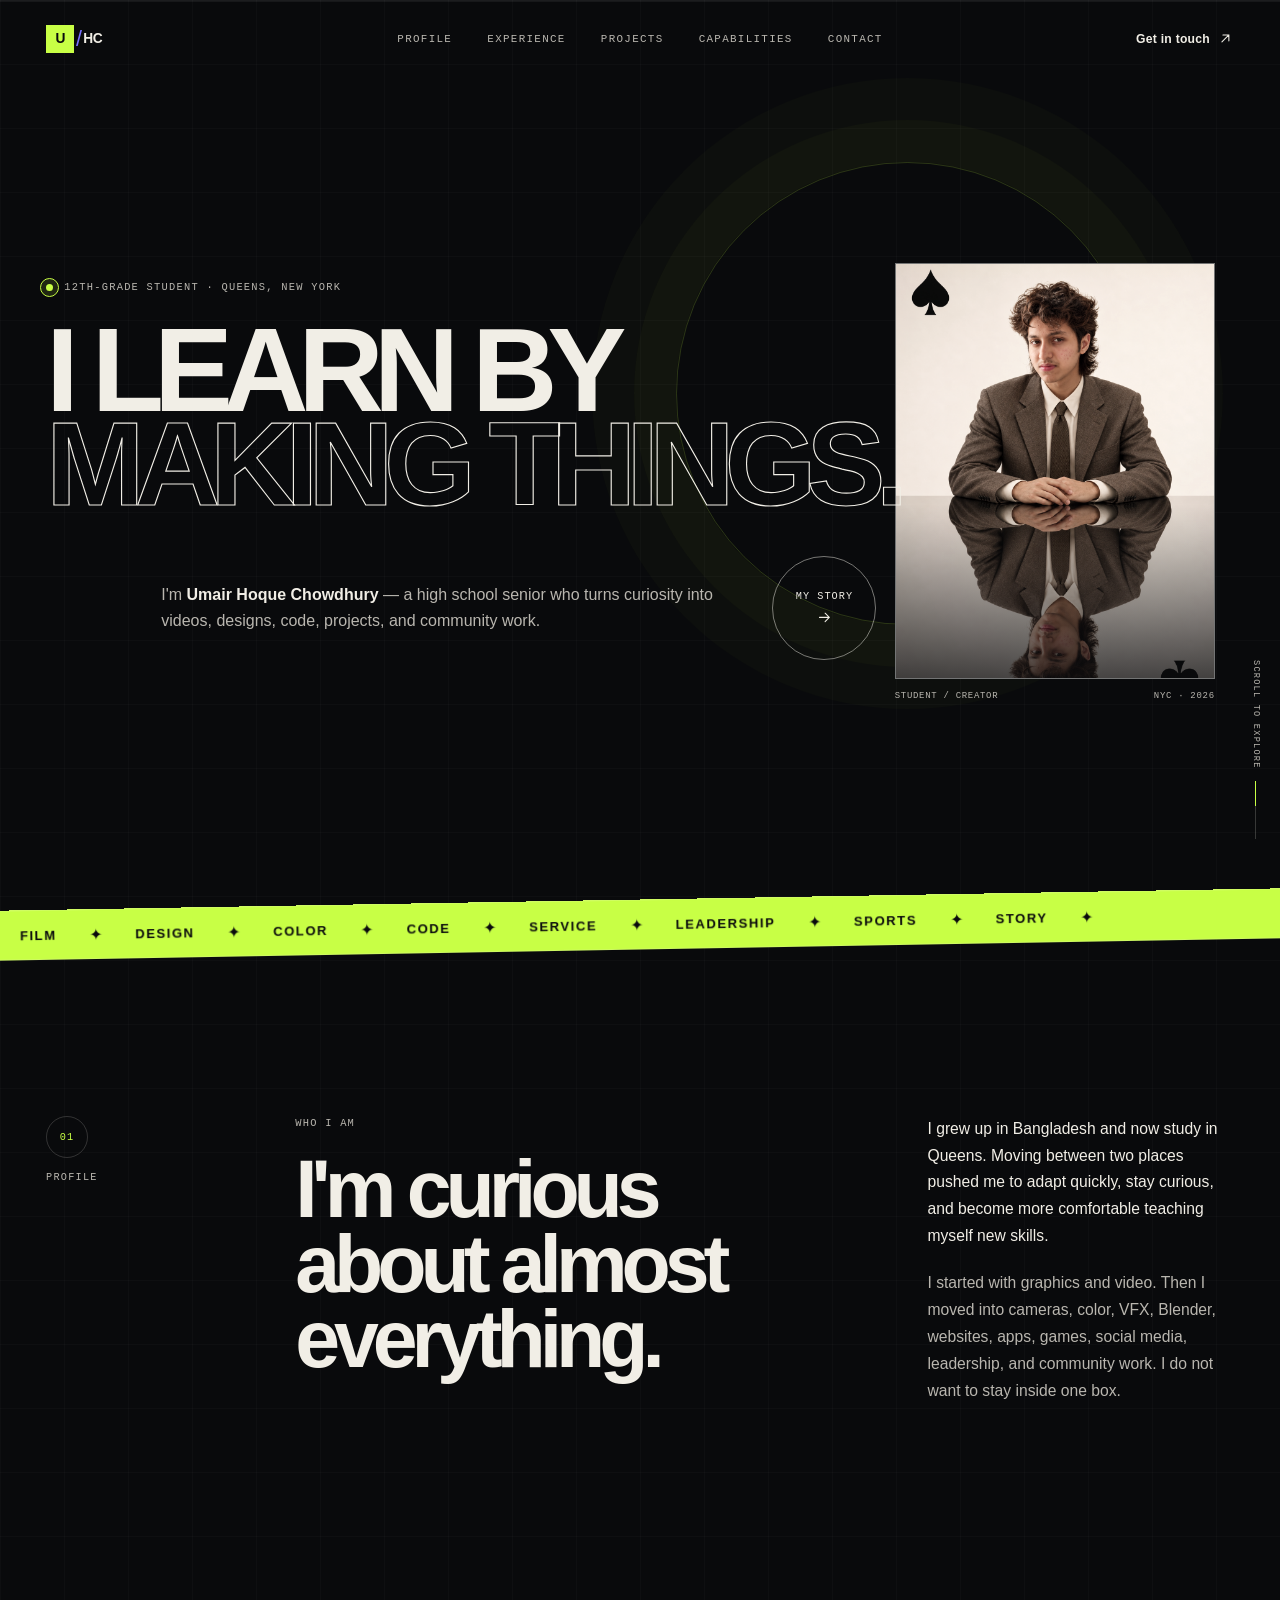
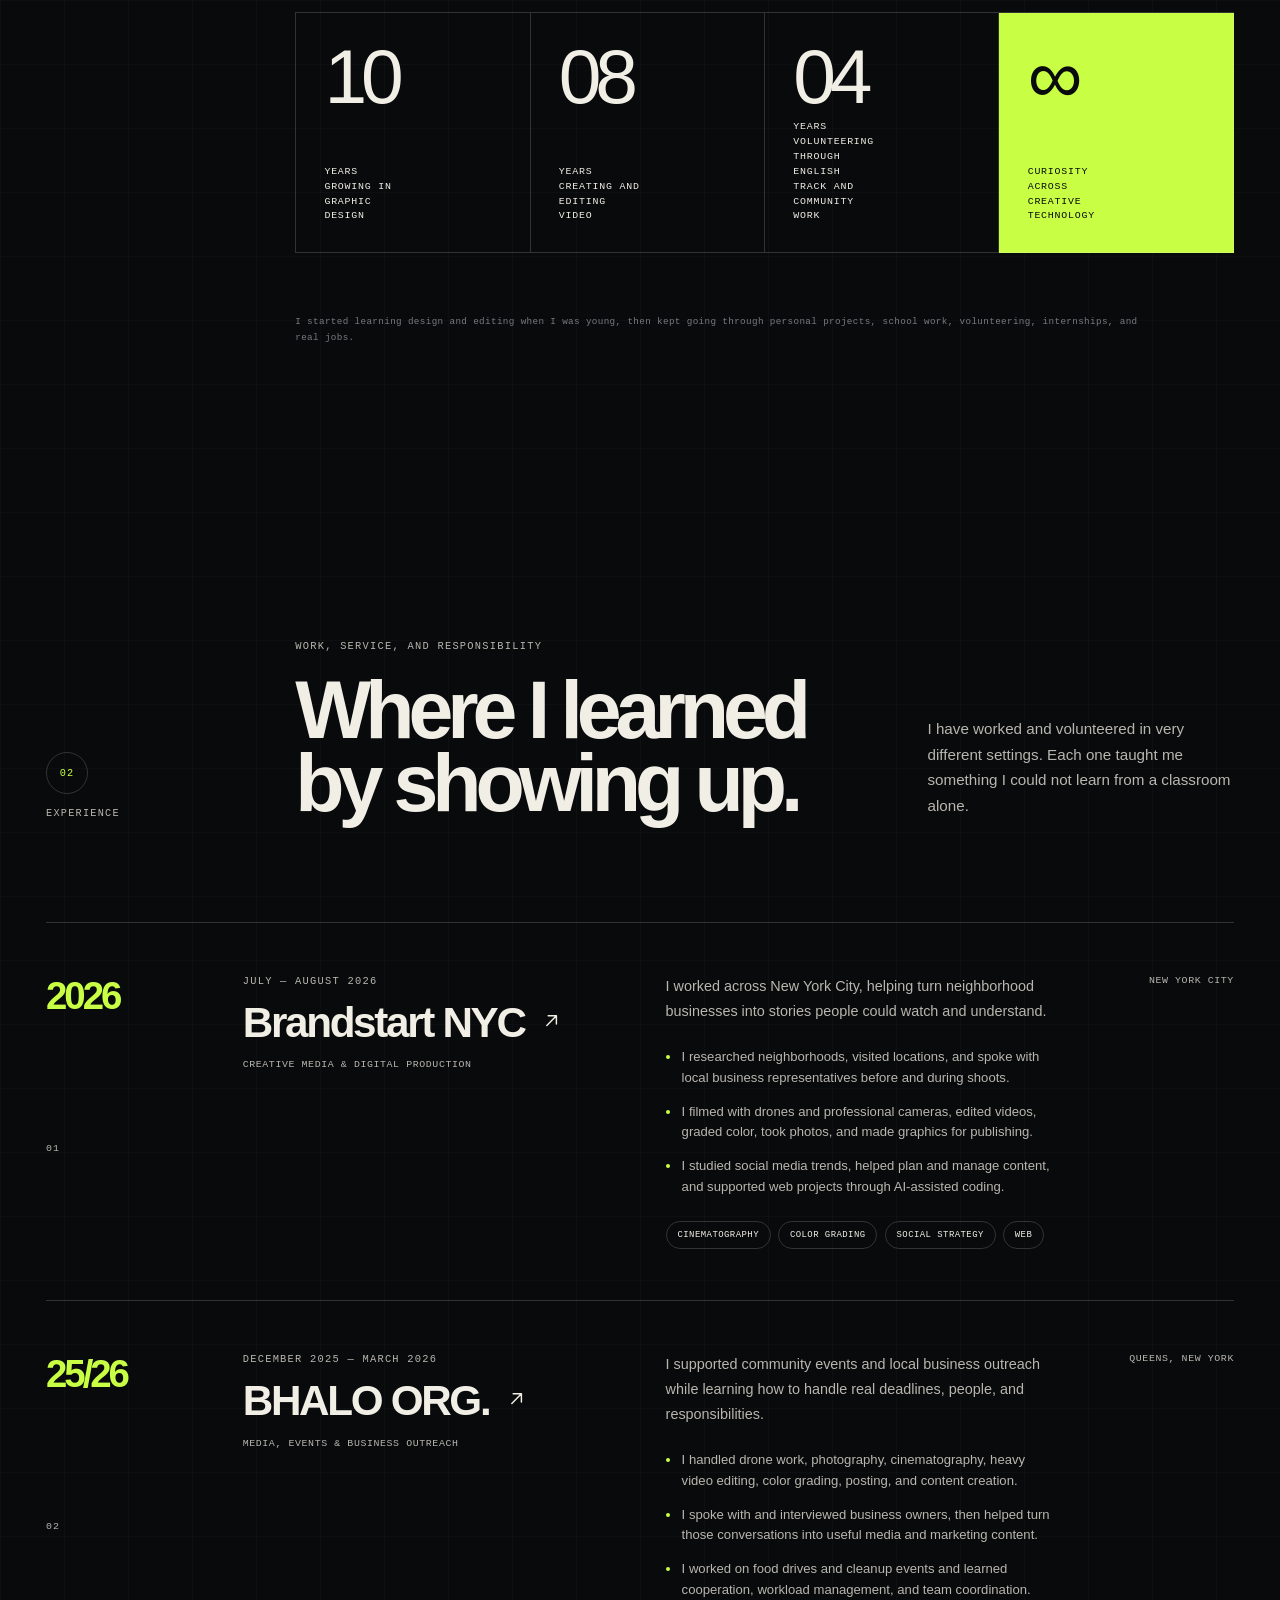
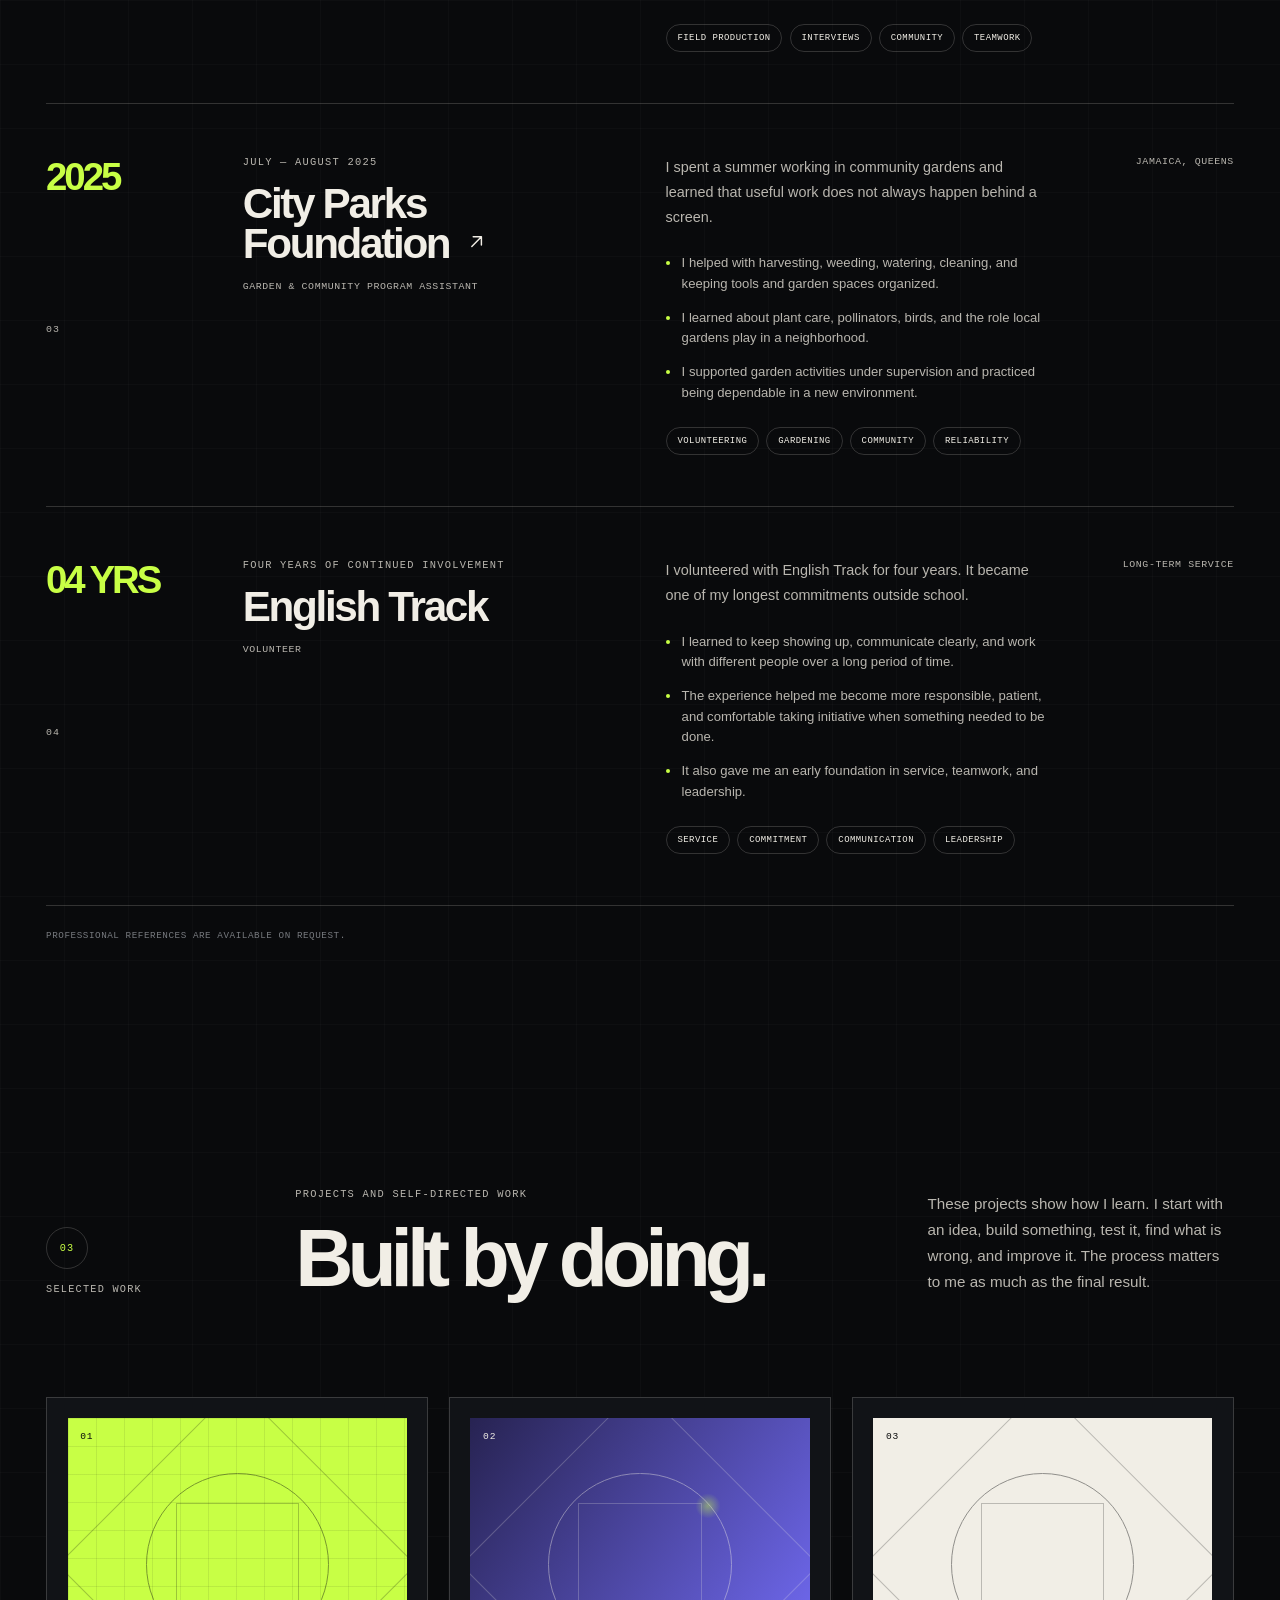
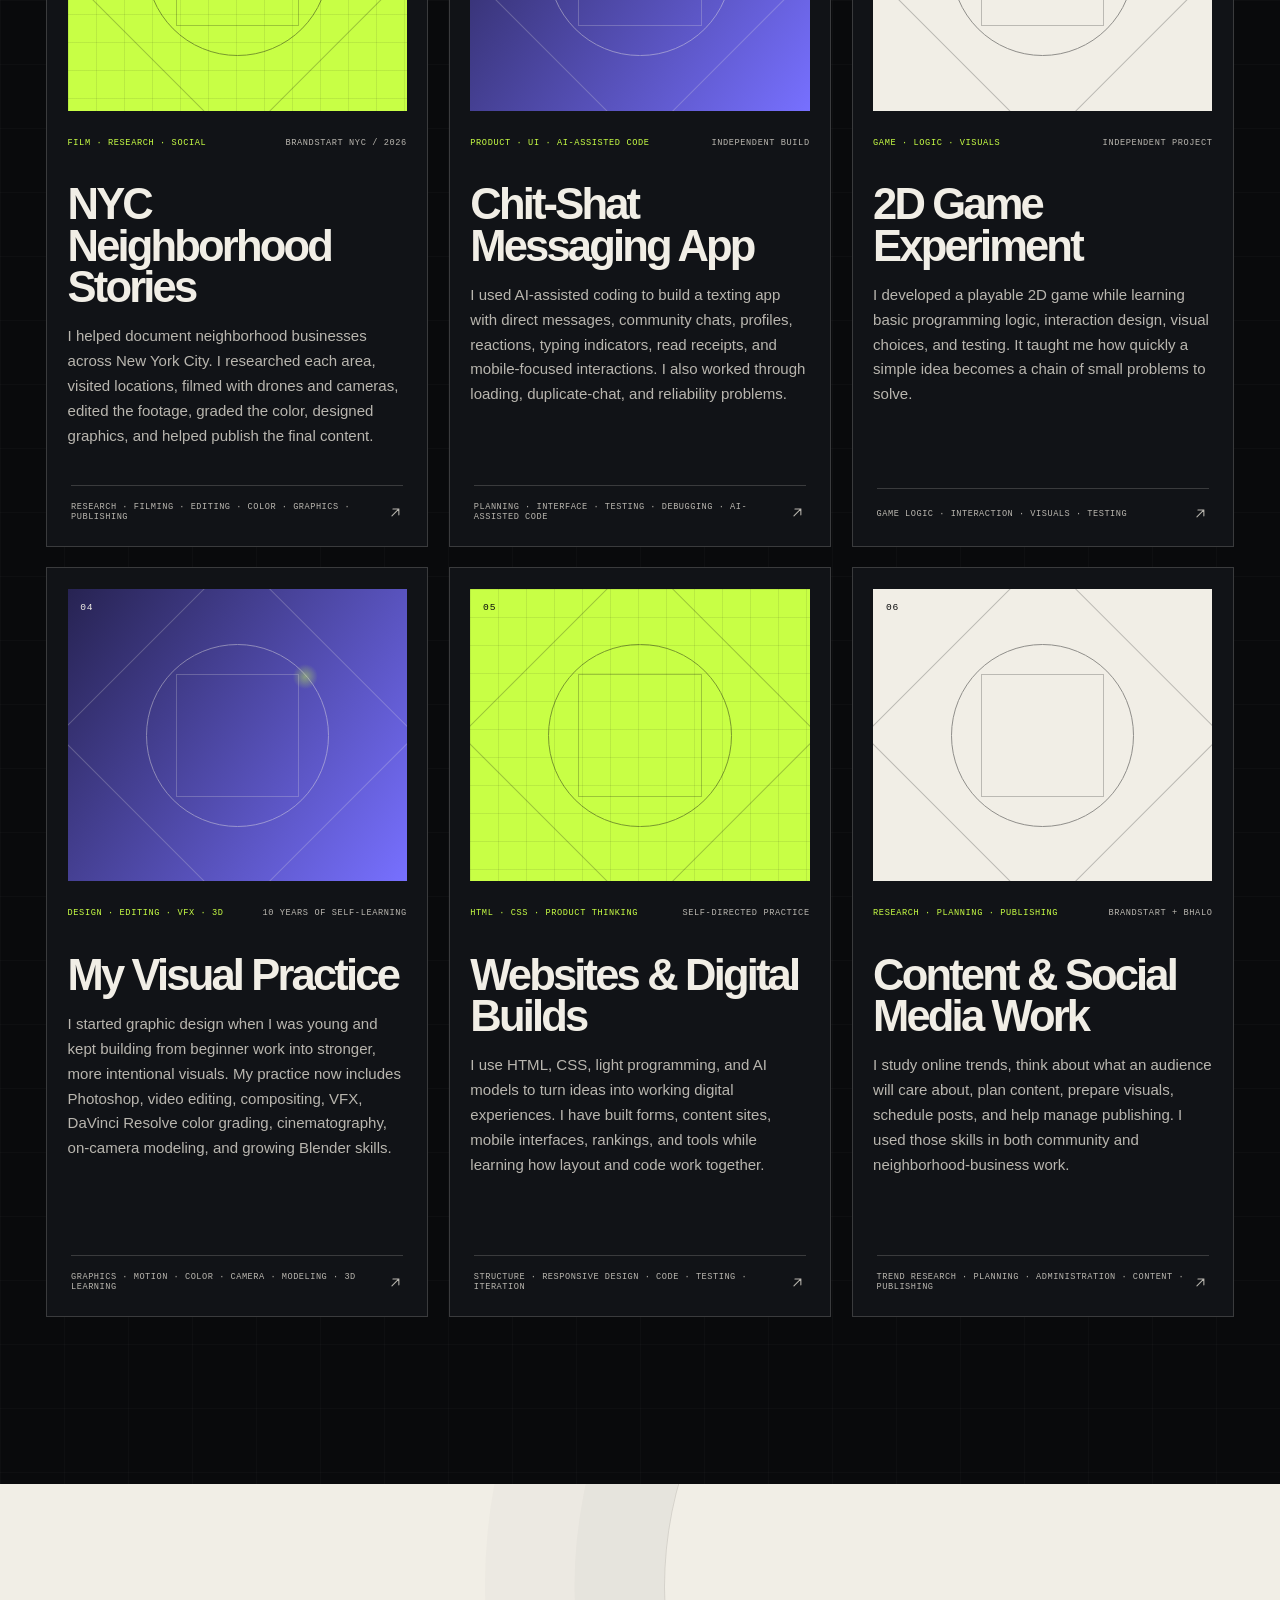
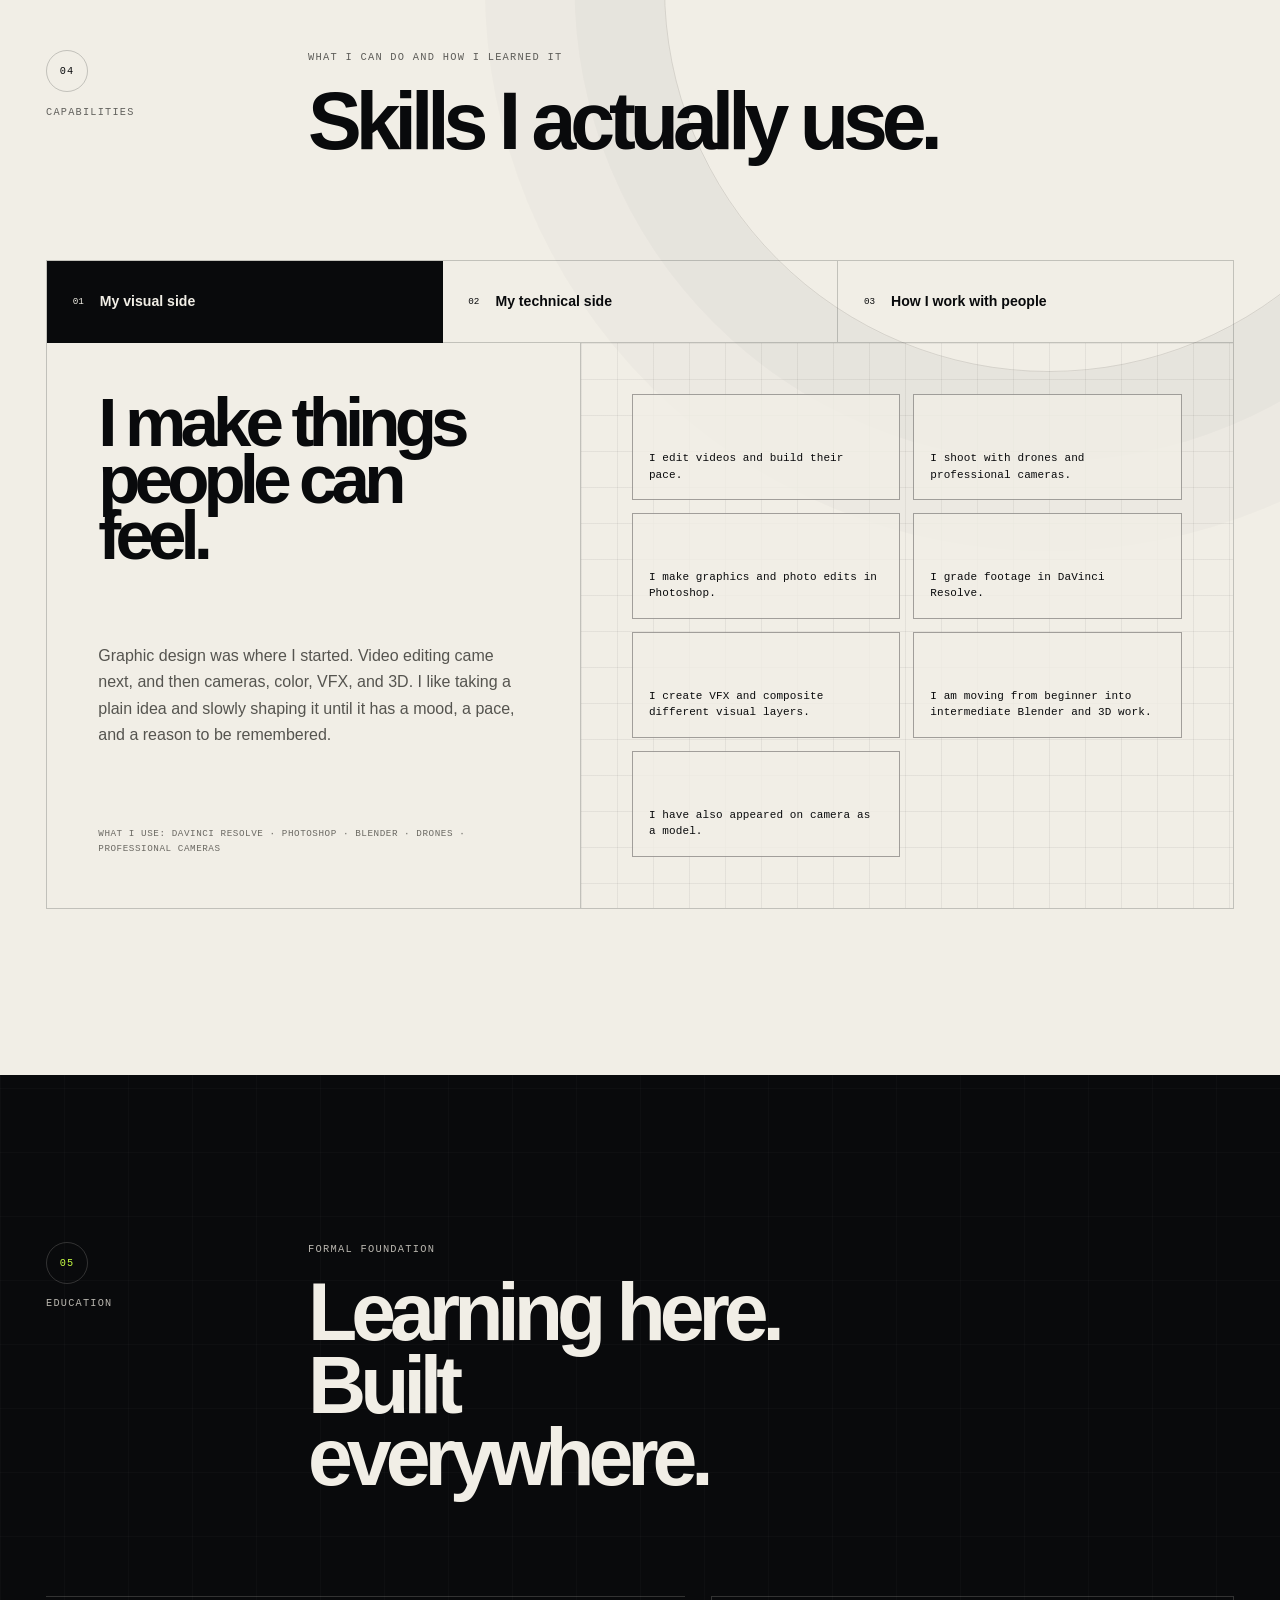
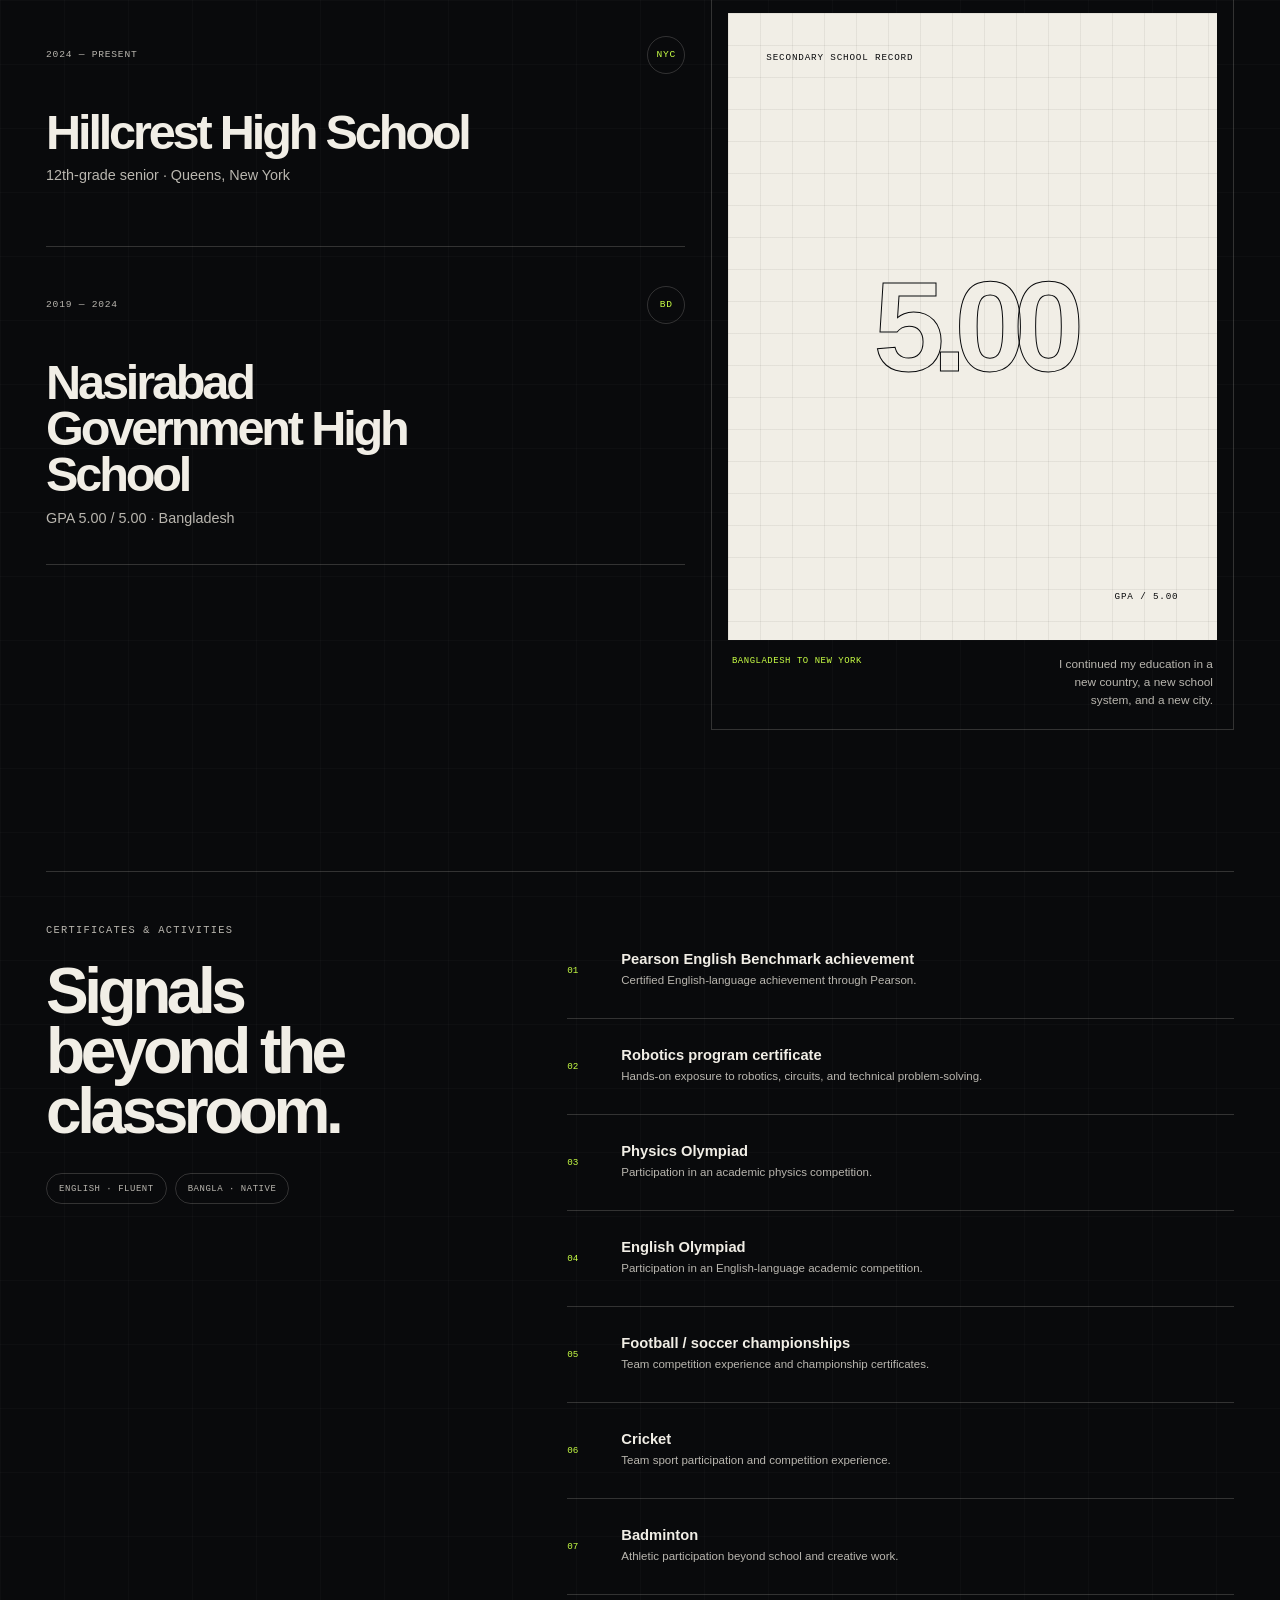
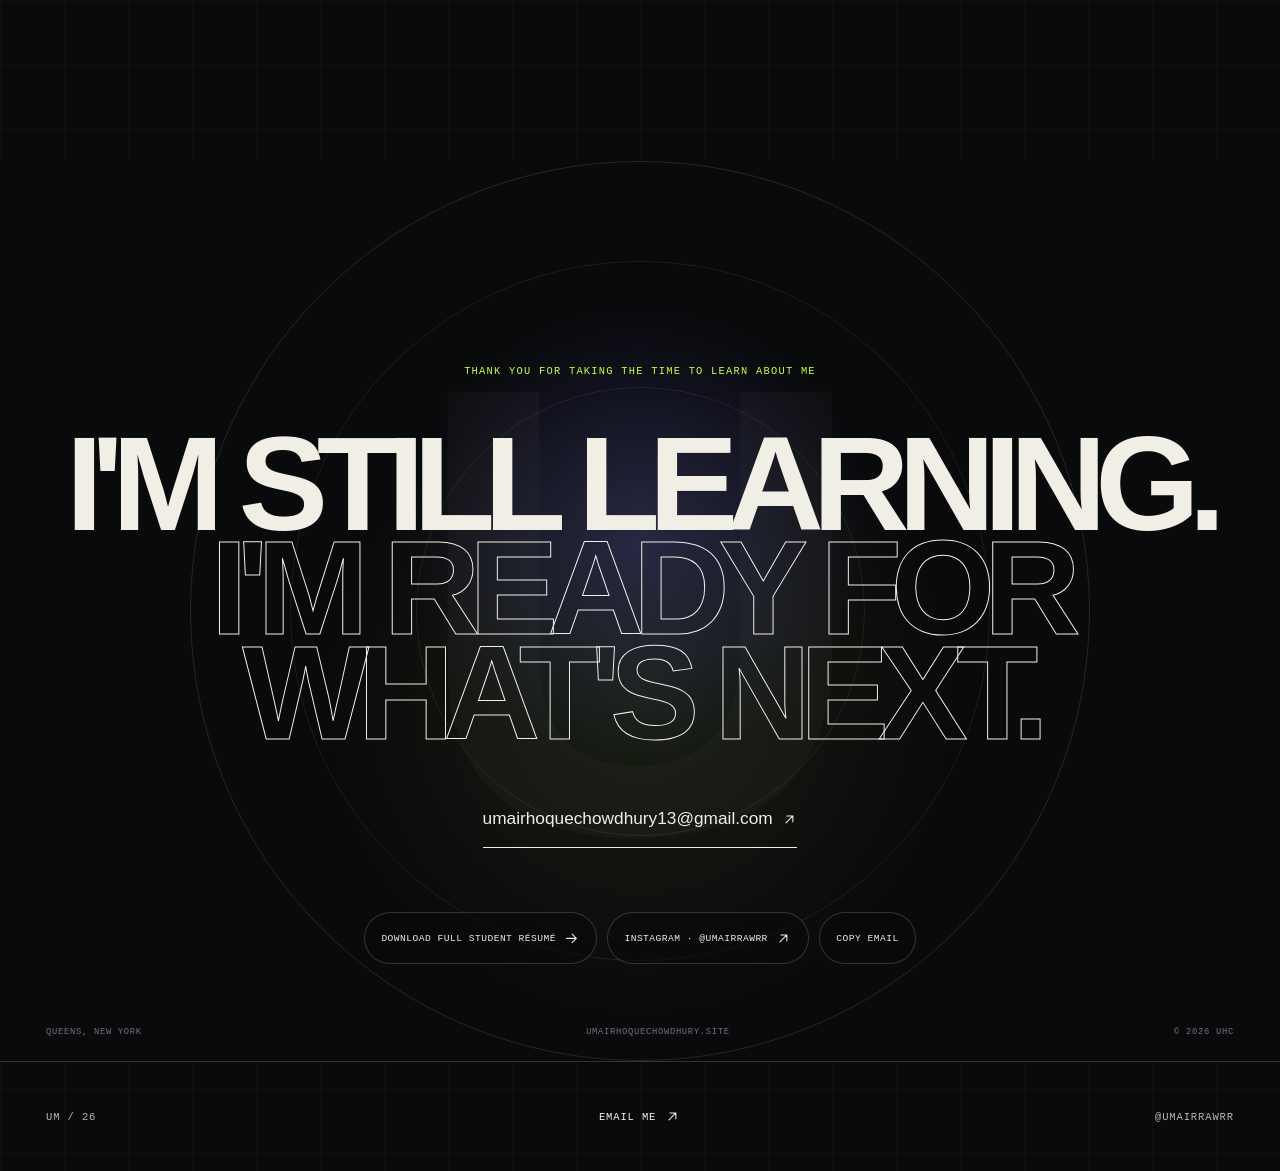
==== commit 7d2262d8: "Update index.html" ====
--- a/index.html
+++ b/index.html
@@ -26,6 +26,6 @@
     <script src="./script.js" defer></script>
   </head>
   <body class="antialiased">
-    <main id="top"><a class="skip-link" href="#about">Skip to profile</a><div class="ambient" aria-hidden="true"></div><div class="scroll-track" aria-hidden="true"><span></span></div><header class="site-header"><a class="wordmark" href="#top" aria-label="Umair — back to top"><span class="wordmark-fallback" aria-hidden="true"><span class="wordmark-box">U</span><span class="wordmark-slash">/</span><span>HC</span></span><img class="wordmark-image" src="./logo.png" alt="Umair Hoque Chowdhury"/></a><nav aria-label="Primary navigation"><a href="#about">Profile</a><a href="#work">Experience</a><a href="#projects">Projects</a><a href="#capabilities">Capabilities</a><a href="#contact">Contact</a></nav><a class="header-cta" href="mailto:umairhoquechowdhury13@gmail.com">Get in touch <svg aria-hidden="true" viewBox="0 0 24 24" class="icon icon-diagonal"><path d="M5 12h14M13 6l6 6-6 6"></path></svg></a></header><nav class="mobile-dock" aria-label="Mobile navigation"><a href="#about">Profile</a><a href="#work">Work</a><a href="#capabilities">Skills</a><a href="#contact">Contact</a></nav><section class="hero" aria-labelledby="hero-title"><div class="hero-copy"><div class="eyebrow hero-eyebrow" data-reveal="true"><span class="status-dot"></span>12th-grade student · Queens, New York</div><h1 id="hero-title" data-reveal="true"><span>I learn by</span><span class="hero-stroke">making things.</span></h1><div class="hero-lower" data-reveal="true"><p>I&#x27;m <strong>Umair Hoque Chowdhury</strong> — a high school senior who turns curiosity into videos, designs, code, projects, and community work.</p><a class="round-link" href="#about" aria-label="Explore profile"><span>My story</span><svg aria-hidden="true" viewBox="0 0 24 24" class="icon"><path d="M5 12h14M13 6l6 6-6 6"></path></svg></a></div></div><div class="portrait-wrap" data-reveal="true"><div class="portrait-frame"><div class="portrait-fallback" aria-hidden="true"><span class="portrait-index">UMAIR / 2026</span><span class="portrait-initials">UHC</span><span class="portrait-note">Student · Creator · Builder</span></div><img src="./professional.png" alt="Portrait of Umair Hoque Chowdhury"/><div class="portrait-scan" aria-hidden="true"></div></div><div class="portrait-caption"><span>Student / Creator</span><span>NYC · 2026</span></div></div><div class="hero-rail" aria-hidden="true"><span>Scroll to explore</span><i></i></div></section><section class="signal-strip" aria-label="Creative disciplines"><div class="signal-flow"><span>Film</span><i>✦</i><span>Design</span><i>✦</i><span>Color</span><i>✦</i><span>Code</span><i>✦</i><span>Service</span><i>✦</i><span>Leadership</span><i>✦</i><span>Sports</span><i>✦</i><span>Story</span><i>✦</i></div></section><section class="profile section-shell" id="about"><div class="section-index" data-reveal="true"><span>01</span><span>Profile</span></div><div class="profile-lead" data-reveal="true"><p class="eyebrow">Who I am</p><h2>I&#x27;m curious about almost everything.</h2></div><div class="profile-copy" data-reveal="true"><p>I grew up in Bangladesh and now study in Queens. Moving between two places pushed me to adapt quickly, stay curious, and become more comfortable teaching myself new skills.</p><p>I started with graphics and video. Then I moved into cameras, color, VFX, Blender, websites, apps, games, social media, leadership, and community work. I do not want to stay inside one box.</p></div><div class="numbers" data-reveal="true"><article><strong>10</strong><span>years growing in graphic design</span></article><article><strong>08</strong><span>years creating and editing video</span></article><article><strong>04</strong><span>years volunteering through English Track and community work</span></article><article class="numbers-accent"><strong>∞</strong><span>curiosity across creative technology</span></article></div><p class="experience-note" data-reveal="true">I started learning design and editing when I was young, then kept going through personal projects, school work, volunteering, internships, and real jobs.</p></section><section class="experience section-shell" id="work"><div class="section-heading" data-reveal="true"><div class="section-index"><span>02</span><span>Experience</span></div><div><p class="eyebrow">Work, service, and responsibility</p><h2>Where I learned by showing up.</h2></div><p>I have worked and volunteered in very different settings. Each one taught me something I could not learn from a classroom alone.</p></div><div class="experience-list"><article class="experience-row" data-reveal="true"><div class="experience-year"><span>2026</span><i>01</i></div><div class="experience-title"><p class="eyebrow">July — August 2026</p><h3><a href="https://brandstart.nyc" target="_blank" rel="noreferrer">Brandstart NYC <svg aria-hidden="true" viewBox="0 0 24 24" class="icon icon-diagonal"><path d="M5 12h14M13 6l6 6-6 6"></path></svg></a></h3><span>Creative Media &amp; Digital Production</span></div><div class="experience-detail"><p>I worked across New York City, helping turn neighborhood businesses into stories people could watch and understand.</p><ul class="experience-points" aria-label="Brandstart NYC responsibilities"><li>I researched neighborhoods, visited locations, and spoke with local business representatives before and during shoots.</li><li>I filmed with drones and professional cameras, edited videos, graded color, took photos, and made graphics for publishing.</li><li>I studied social media trends, helped plan and manage content, and supported web projects through AI-assisted coding.</li></ul><ul class="experience-tags" aria-label="Brandstart NYC skills"><li>Cinematography</li><li>Color grading</li><li>Social strategy</li><li>Web</li></ul></div><div class="experience-place">New York City</div></article><article class="experience-row" data-reveal="true"><div class="experience-year"><span>25/26</span><i>02</i></div><div class="experience-title"><p class="eyebrow">December 2025 — March 2026</p><h3><a href="https://bhalo.org" target="_blank" rel="noreferrer">BHALO ORG. <svg aria-hidden="true" viewBox="0 0 24 24" class="icon icon-diagonal"><path d="M5 12h14M13 6l6 6-6 6"></path></svg></a></h3><span>Media, Events &amp; Business Outreach</span></div><div class="experience-detail"><p>I supported community events and local business outreach while learning how to handle real deadlines, people, and responsibilities.</p><ul class="experience-points" aria-label="BHALO ORG. responsibilities"><li>I handled drone work, photography, cinematography, heavy video editing, color grading, posting, and content creation.</li><li>I spoke with and interviewed business owners, then helped turn those conversations into useful media and marketing content.</li><li>I worked on food drives and cleanup events and learned cooperation, workload management, and team coordination.</li></ul><ul class="experience-tags" aria-label="BHALO ORG. skills"><li>Field production</li><li>Interviews</li><li>Community</li><li>Teamwork</li></ul></div><div class="experience-place">Queens, New York</div></article><article class="experience-row" data-reveal="true"><div class="experience-year"><span>2025</span><i>03</i></div><div class="experience-title"><p class="eyebrow">July — August 2025</p><h3><a href="https://cityparksfoundation.org" target="_blank" rel="noreferrer">City Parks Foundation <svg aria-hidden="true" viewBox="0 0 24 24" class="icon icon-diagonal"><path d="M5 12h14M13 6l6 6-6 6"></path></svg></a></h3><span>Garden &amp; Community Program Assistant</span></div><div class="experience-detail"><p>I spent a summer working in community gardens and learned that useful work does not always happen behind a screen.</p><ul class="experience-points" aria-label="City Parks Foundation responsibilities"><li>I helped with harvesting, weeding, watering, cleaning, and keeping tools and garden spaces organized.</li><li>I learned about plant care, pollinators, birds, and the role local gardens play in a neighborhood.</li><li>I supported garden activities under supervision and practiced being dependable in a new environment.</li></ul><ul class="experience-tags" aria-label="City Parks Foundation skills"><li>Volunteering</li><li>Gardening</li><li>Community</li><li>Reliability</li></ul></div><div class="experience-place">Jamaica, Queens</div></article><article class="experience-row" data-reveal="true"><div class="experience-year"><span>04 YRS</span><i>04</i></div><div class="experience-title"><p class="eyebrow">Four years of continued involvement</p><h3>English Track</h3><span>Volunteer</span></div><div class="experience-detail"><p>I volunteered with English Track for four years. It became one of my longest commitments outside school.</p><ul class="experience-points" aria-label="English Track responsibilities"><li>I learned to keep showing up, communicate clearly, and work with different people over a long period of time.</li><li>The experience helped me become more responsible, patient, and comfortable taking initiative when something needed to be done.</li><li>It also gave me an early foundation in service, teamwork, and leadership.</li></ul><ul class="experience-tags" aria-label="English Track skills"><li>Service</li><li>Commitment</li><li>Communication</li><li>Leadership</li></ul></div><div class="experience-place">Long-term service</div></article></div><p class="reference-note" data-reveal="true">Professional references are available on request.</p></section><section class="projects section-shell" id="projects"><div class="section-heading project-heading" data-reveal="true"><div class="section-index"><span>03</span><span>Selected work</span></div><div><p class="eyebrow">Projects and self-directed work</p><h2>Built by doing.</h2></div><p>These projects show how I learn. I start with an idea, build something, test it, find what is wrong, and improve it. The process matters to me as much as the final result.</p></div><div class="project-grid"><article class="project-card project-lime" data-reveal="true"><div class="project-visual" aria-hidden="true"><span>01</span><i></i><b>UHC</b></div><div class="project-meta"><p>Film · Research · Social</p><span>Brandstart NYC / 2026</span></div><h3>NYC Neighborhood Stories</h3><p class="project-description">I helped document neighborhood businesses across New York City. I researched each area, visited locations, filmed with drones and cameras, edited the footage, graded the color, designed graphics, and helped publish the final content.</p><div class="project-state"><span>Research · filming · editing · color · graphics · publishing</span><svg aria-hidden="true" viewBox="0 0 24 24" class="icon icon-diagonal"><path d="M5 12h14M13 6l6 6-6 6"></path></svg></div></article><article class="project-card project-violet" data-reveal="true"><div class="project-visual" aria-hidden="true"><span>02</span><i></i><b>UHC</b></div><div class="project-meta"><p>Product · UI · AI-assisted code</p><span>Independent build</span></div><h3>Chit-Shat Messaging App</h3><p class="project-description">I used AI-assisted coding to build a texting app with direct messages, community chats, profiles, reactions, typing indicators, read receipts, and mobile-focused interactions. I also worked through loading, duplicate-chat, and reliability problems.</p><div class="project-state"><span>Planning · interface · testing · debugging · AI-assisted code</span><svg aria-hidden="true" viewBox="0 0 24 24" class="icon icon-diagonal"><path d="M5 12h14M13 6l6 6-6 6"></path></svg></div></article><article class="project-card project-paper" data-reveal="true"><div class="project-visual" aria-hidden="true"><span>03</span><i></i><b>UHC</b></div><div class="project-meta"><p>Game · Logic · Visuals</p><span>Independent project</span></div><h3>2D Game Experiment</h3><p class="project-description">I developed a playable 2D game while learning basic programming logic, interaction design, visual choices, and testing. It taught me how quickly a simple idea becomes a chain of small problems to solve.</p><div class="project-state"><span>Game logic · interaction · visuals · testing</span><svg aria-hidden="true" viewBox="0 0 24 24" class="icon icon-diagonal"><path d="M5 12h14M13 6l6 6-6 6"></path></svg></div></article><article class="project-card project-violet" data-reveal="true"><div class="project-visual" aria-hidden="true"><span>04</span><i></i><b>UHC</b></div><div class="project-meta"><p>Design · Editing · VFX · 3D</p><span>10 years of self-learning</span></div><h3>My Visual Practice</h3><p class="project-description">I started graphic design when I was young and kept building from beginner work into stronger, more intentional visuals. My practice now includes Photoshop, video editing, compositing, VFX, DaVinci Resolve color grading, cinematography, on-camera modeling, and growing Blender skills.</p><div class="project-state"><span>Graphics · motion · color · camera · modeling · 3D learning</span><svg aria-hidden="true" viewBox="0 0 24 24" class="icon icon-diagonal"><path d="M5 12h14M13 6l6 6-6 6"></path></svg></div></article><article class="project-card project-lime" data-reveal="true"><div class="project-visual" aria-hidden="true"><span>05</span><i></i><b>UHC</b></div><div class="project-meta"><p>HTML · CSS · Product thinking</p><span>Self-directed practice</span></div><h3>Websites &amp; Digital Builds</h3><p class="project-description">I use HTML, CSS, light programming, and AI models to turn ideas into working digital experiences. I have built forms, content sites, mobile interfaces, rankings, and tools while learning how layout and code work together.</p><div class="project-state"><span>Structure · responsive design · code · testing · iteration</span><svg aria-hidden="true" viewBox="0 0 24 24" class="icon icon-diagonal"><path d="M5 12h14M13 6l6 6-6 6"></path></svg></div></article><article class="project-card project-paper" data-reveal="true"><div class="project-visual" aria-hidden="true"><span>06</span><i></i><b>UHC</b></div><div class="project-meta"><p>Research · Planning · Publishing</p><span>Brandstart + BHALO</span></div><h3>Content &amp; Social Media Work</h3><p class="project-description">I study online trends, think about what an audience will care about, plan content, prepare visuals, schedule posts, and help manage publishing. I used those skills in both community and neighborhood-business work.</p><div class="project-state"><span>Trend research · planning · administration · content · publishing</span><svg aria-hidden="true" viewBox="0 0 24 24" class="icon icon-diagonal"><path d="M5 12h14M13 6l6 6-6 6"></path></svg></div></article></div></section><section class="capabilities" id="capabilities"><div class="section-shell capabilities-inner"><div class="capability-intro" data-reveal="true"><div class="section-index section-index-dark"><span>04</span><span>Capabilities</span></div><div><p class="eyebrow">What I can do and how I learned it</p><h2>Skills I actually use.</h2></div></div><div class="capability-tabs" role="tablist" aria-label="Capability groups" data-reveal="true"><button id="tab-visual" type="button" role="tab" aria-selected="true" aria-controls="capability-panel"><span>01</span>My visual side</button><button id="tab-digital" type="button" role="tab" aria-selected="false" aria-controls="capability-panel"><span>02</span>My technical side</button><button id="tab-strategy" type="button" role="tab" aria-selected="false" aria-controls="capability-panel"><span>03</span>How I work with people</button></div><div class="capability-panel" id="capability-panel" role="tabpanel" aria-labelledby="tab-visual"><div class="capability-statement"><h3>I make things people can feel.</h3><p>Graphic design was where I started. Video editing came next, and then cameras, color, VFX, and 3D. I like taking a plain idea and slowly shaping it until it has a mood, a pace, and a reason to be remembered.</p><span>What I use: DaVinci Resolve · Photoshop · Blender · drones · professional cameras</span></div><div class="skill-orbit"><span style="--skill-index:0">I edit videos and build their pace.</span><span style="--skill-index:1">I shoot with drones and professional cameras.</span><span style="--skill-index:2">I make graphics and photo edits in Photoshop.</span><span style="--skill-index:3">I grade footage in DaVinci Resolve.</span><span style="--skill-index:4">I create VFX and composite different visual layers.</span><span style="--skill-index:5">I am moving from beginner into intermediate Blender and 3D work.</span><span style="--skill-index:6">I have also appeared on camera as a model.</span></div></div></div></section><section class="education section-shell" id="education"><div class="education-main" data-reveal="true"><div class="section-index"><span>05</span><span>Education</span></div><div class="education-title"><p class="eyebrow">Formal foundation</p><h2>Learning here. Built everywhere.</h2></div></div><div class="education-grid"><div class="school-list" data-reveal="true"><article><div><span>2024 — Present</span><b>NYC</b></div><h3>Hillcrest High School</h3><p>12th-grade senior · Queens, New York</p></article><article><div><span>2019 — 2024</span><b>BD</b></div><h3>Nasirabad Government High School</h3><p>GPA 5.00 / 5.00 · Bangladesh</p></article></div><div class="transcript-card academic-record-card" data-reveal="true"><div class="transcript-media"><div class="transcript-fallback"><span>Secondary school record</span><strong>4.94</strong><small>GPA / 5.00</small></div></div><div><span>Bangladesh to New York</span><p>I continued my education in a new country, a new school system, and a new city.</p></div></div></div><div class="credentials" data-reveal="true"><div class="credentials-title"><p class="eyebrow">Certificates &amp; activities</p><h3>Signals beyond the classroom.</h3><div class="language-line"><span>English · Fluent</span><span>Bangla · Native</span></div></div><ol><li><span>01</span><p><strong>Pearson English Benchmark achievement</strong><small>Certified English-language achievement through Pearson.</small></p></li><li><span>02</span><p><strong>Robotics program certificate</strong><small>Hands-on exposure to robotics, circuits, and technical problem-solving.</small></p></li><li><span>03</span><p><strong>Physics Olympiad</strong><small>Participation in an academic physics competition.</small></p></li><li><span>04</span><p><strong>English Olympiad</strong><small>Participation in an English-language academic competition.</small></p></li><li><span>05</span><p><strong>Football / soccer championships</strong><small>Team competition experience and championship certificates.</small></p></li><li><span>06</span><p><strong>Cricket</strong><small>Team sport participation and competition experience.</small></p></li><li><span>07</span><p><strong>Badminton</strong><small>Athletic participation beyond school and creative work.</small></p></li></ol></div></section><section class="contact-final" id="contact"><div class="contact-orbit" aria-hidden="true"><span>U</span></div><p class="eyebrow" data-reveal="true">Thank you for taking the time to learn about me</p><h2 data-reveal="true">I&#x27;m still learning.<br/><span>I&#x27;m ready for what&#x27;s next.</span></h2><a class="contact-email" href="mailto:umairhoquechowdhury13@gmail.com" data-reveal="true">umairhoquechowdhury13@gmail.com <svg aria-hidden="true" viewBox="0 0 24 24" class="icon icon-diagonal"><path d="M5 12h14M13 6l6 6-6 6"></path></svg></a><div class="contact-actions" data-reveal="true"><a href="./Umair_Hoque_Chowdhury_College_Portfolio_Resume.pdf" download="">Download full student résumé <svg aria-hidden="true" viewBox="0 0 24 24" class="icon"><path d="M5 12h14M13 6l6 6-6 6"></path></svg></a><a href="https://www.instagram.com/umairrawrr/" target="_blank" rel="noreferrer">Instagram · @umairrawrr <svg aria-hidden="true" viewBox="0 0 24 24" class="icon icon-diagonal"><path d="M5 12h14M13 6l6 6-6 6"></path></svg></a><button type="button" aria-live="polite">Copy email</button></div><div class="contact-foot"><span>Queens, New York</span><span>umairhoquechowdhury.site</span><span>© 2026 UHC</span></div></section><footer class="mini-footer"><span>UM / 26</span><a href="mailto:umairhoquechowdhury13@gmail.com">Email me <svg aria-hidden="true" viewBox="0 0 24 24" class="icon icon-diagonal"><path d="M5 12h14M13 6l6 6-6 6"></path></svg></a><a href="https://www.instagram.com/umairrawrr/" target="_blank" rel="noreferrer">@umairrawrr</a></footer></main>
+    <main id="top"><a class="skip-link" href="#about">Skip to profile</a><div class="ambient" aria-hidden="true"></div><div class="scroll-track" aria-hidden="true"><span></span></div><header class="site-header"><a class="wordmark" href="#top" aria-label="Umair — back to top"><span class="wordmark-fallback" aria-hidden="true"><span class="wordmark-box">U</span><span class="wordmark-slash">/</span><span>HC</span></span><img class="wordmark-image" src="./logo.png" alt="Umair Hoque Chowdhury"/></a><nav aria-label="Primary navigation"><a href="#about">Profile</a><a href="#work">Experience</a><a href="#projects">Projects</a><a href="#capabilities">Capabilities</a><a href="#contact">Contact</a></nav><a class="header-cta" href="mailto:umairhoquechowdhury13@gmail.com">Get in touch <svg aria-hidden="true" viewBox="0 0 24 24" class="icon icon-diagonal"><path d="M5 12h14M13 6l6 6-6 6"></path></svg></a></header><nav class="mobile-dock" aria-label="Mobile navigation"><a href="#about">Profile</a><a href="#work">Work</a><a href="#capabilities">Skills</a><a href="#contact">Contact</a></nav><section class="hero" aria-labelledby="hero-title"><div class="hero-copy"><div class="eyebrow hero-eyebrow" data-reveal="true"><span class="status-dot"></span>12th-grade student · Queens, New York</div><h1 id="hero-title" data-reveal="true"><span>I learn by</span><span class="hero-stroke">making things.</span></h1><div class="hero-lower" data-reveal="true"><p>I&#x27;m <strong>Umair Hoque Chowdhury</strong> — a high school senior who turns curiosity into videos, designs, code, projects, and community work.</p><a class="round-link" href="#about" aria-label="Explore profile"><span>My story</span><svg aria-hidden="true" viewBox="0 0 24 24" class="icon"><path d="M5 12h14M13 6l6 6-6 6"></path></svg></a></div></div><div class="portrait-wrap" data-reveal="true"><div class="portrait-frame"><div class="portrait-fallback" aria-hidden="true"><span class="portrait-index">UMAIR / 2026</span><span class="portrait-initials">UHC</span><span class="portrait-note">Student · Creator · Builder</span></div><img src="./professional.png" alt="Portrait of Umair Hoque Chowdhury"/><div class="portrait-scan" aria-hidden="true"></div></div><div class="portrait-caption"><span>Student / Creator</span><span>NYC · 2026</span></div></div><div class="hero-rail" aria-hidden="true"><span>Scroll to explore</span><i></i></div></section><section class="signal-strip" aria-label="Creative disciplines"><div class="signal-flow"><span>Film</span><i>✦</i><span>Design</span><i>✦</i><span>Color</span><i>✦</i><span>Code</span><i>✦</i><span>Service</span><i>✦</i><span>Leadership</span><i>✦</i><span>Sports</span><i>✦</i><span>Story</span><i>✦</i></div></section><section class="profile section-shell" id="about"><div class="section-index" data-reveal="true"><span>01</span><span>Profile</span></div><div class="profile-lead" data-reveal="true"><p class="eyebrow">Who I am</p><h2>I&#x27;m curious about almost everything.</h2></div><div class="profile-copy" data-reveal="true"><p>I grew up in Bangladesh and now study in Queens. Moving between two places pushed me to adapt quickly, stay curious, and become more comfortable teaching myself new skills.</p><p>I started with graphics and video. Then I moved into cameras, color, VFX, Blender, websites, apps, games, social media, leadership, and community work. I do not want to stay inside one box.</p></div><div class="numbers" data-reveal="true"><article><strong>10</strong><span>years growing in graphic design</span></article><article><strong>08</strong><span>years creating and editing video</span></article><article><strong>04</strong><span>years volunteering through English Track and community work</span></article><article class="numbers-accent"><strong>∞</strong><span>curiosity across creative technology</span></article></div><p class="experience-note" data-reveal="true">I started learning design and editing when I was young, then kept going through personal projects, school work, volunteering, internships, and real jobs.</p></section><section class="experience section-shell" id="work"><div class="section-heading" data-reveal="true"><div class="section-index"><span>02</span><span>Experience</span></div><div><p class="eyebrow">Work, service, and responsibility</p><h2>Where I learned by showing up.</h2></div><p>I have worked and volunteered in very different settings. Each one taught me something I could not learn from a classroom alone.</p></div><div class="experience-list"><article class="experience-row" data-reveal="true"><div class="experience-year"><span>2026</span><i>01</i></div><div class="experience-title"><p class="eyebrow">July — August 2026</p><h3><a href="https://brandstart.nyc" target="_blank" rel="noreferrer">Brandstart NYC <svg aria-hidden="true" viewBox="0 0 24 24" class="icon icon-diagonal"><path d="M5 12h14M13 6l6 6-6 6"></path></svg></a></h3><span>Creative Media &amp; Digital Production</span></div><div class="experience-detail"><p>I worked across New York City, helping turn neighborhood businesses into stories people could watch and understand.</p><ul class="experience-points" aria-label="Brandstart NYC responsibilities"><li>I researched neighborhoods, visited locations, and spoke with local business representatives before and during shoots.</li><li>I filmed with drones and professional cameras, edited videos, graded color, took photos, and made graphics for publishing.</li><li>I studied social media trends, helped plan and manage content, and supported web projects through AI-assisted coding.</li></ul><ul class="experience-tags" aria-label="Brandstart NYC skills"><li>Cinematography</li><li>Color grading</li><li>Social strategy</li><li>Web</li></ul></div><div class="experience-place">New York City</div></article><article class="experience-row" data-reveal="true"><div class="experience-year"><span>25/26</span><i>02</i></div><div class="experience-title"><p class="eyebrow">December 2025 — March 2026</p><h3><a href="https://bhalo.org" target="_blank" rel="noreferrer">BHALO ORG. <svg aria-hidden="true" viewBox="0 0 24 24" class="icon icon-diagonal"><path d="M5 12h14M13 6l6 6-6 6"></path></svg></a></h3><span>Media, Events &amp; Business Outreach</span></div><div class="experience-detail"><p>I supported community events and local business outreach while learning how to handle real deadlines, people, and responsibilities.</p><ul class="experience-points" aria-label="BHALO ORG. responsibilities"><li>I handled drone work, photography, cinematography, heavy video editing, color grading, posting, and content creation.</li><li>I spoke with and interviewed business owners, then helped turn those conversations into useful media and marketing content.</li><li>I worked on food drives and cleanup events and learned cooperation, workload management, and team coordination.</li></ul><ul class="experience-tags" aria-label="BHALO ORG. skills"><li>Field production</li><li>Interviews</li><li>Community</li><li>Teamwork</li></ul></div><div class="experience-place">Queens, New York</div></article><article class="experience-row" data-reveal="true"><div class="experience-year"><span>2025</span><i>03</i></div><div class="experience-title"><p class="eyebrow">July — August 2025</p><h3><a href="https://cityparksfoundation.org" target="_blank" rel="noreferrer">City Parks Foundation <svg aria-hidden="true" viewBox="0 0 24 24" class="icon icon-diagonal"><path d="M5 12h14M13 6l6 6-6 6"></path></svg></a></h3><span>Garden &amp; Community Program Assistant</span></div><div class="experience-detail"><p>I spent a summer working in community gardens and learned that useful work does not always happen behind a screen.</p><ul class="experience-points" aria-label="City Parks Foundation responsibilities"><li>I helped with harvesting, weeding, watering, cleaning, and keeping tools and garden spaces organized.</li><li>I learned about plant care, pollinators, birds, and the role local gardens play in a neighborhood.</li><li>I supported garden activities under supervision and practiced being dependable in a new environment.</li></ul><ul class="experience-tags" aria-label="City Parks Foundation skills"><li>Volunteering</li><li>Gardening</li><li>Community</li><li>Reliability</li></ul></div><div class="experience-place">Jamaica, Queens</div></article><article class="experience-row" data-reveal="true"><div class="experience-year"><span>04 YRS</span><i>04</i></div><div class="experience-title"><p class="eyebrow">Four years of continued involvement</p><h3>English Track</h3><span>Volunteer</span></div><div class="experience-detail"><p>I volunteered with English Track for four years. It became one of my longest commitments outside school.</p><ul class="experience-points" aria-label="English Track responsibilities"><li>I learned to keep showing up, communicate clearly, and work with different people over a long period of time.</li><li>The experience helped me become more responsible, patient, and comfortable taking initiative when something needed to be done.</li><li>It also gave me an early foundation in service, teamwork, and leadership.</li></ul><ul class="experience-tags" aria-label="English Track skills"><li>Service</li><li>Commitment</li><li>Communication</li><li>Leadership</li></ul></div><div class="experience-place">Long-term service</div></article></div><p class="reference-note" data-reveal="true">Professional references are available on request.</p></section><section class="projects section-shell" id="projects"><div class="section-heading project-heading" data-reveal="true"><div class="section-index"><span>03</span><span>Selected work</span></div><div><p class="eyebrow">Projects and self-directed work</p><h2>Built by doing.</h2></div><p>These projects show how I learn. I start with an idea, build something, test it, find what is wrong, and improve it. The process matters to me as much as the final result.</p></div><div class="project-grid"><article class="project-card project-lime" data-reveal="true"><div class="project-visual" aria-hidden="true"><span>01</span><i></i><b>UHC</b></div><div class="project-meta"><p>Film · Research · Social</p><span>Brandstart NYC / 2026</span></div><h3>NYC Neighborhood Stories</h3><p class="project-description">I helped document neighborhood businesses across New York City. I researched each area, visited locations, filmed with drones and cameras, edited the footage, graded the color, designed graphics, and helped publish the final content.</p><div class="project-state"><span>Research · filming · editing · color · graphics · publishing</span><svg aria-hidden="true" viewBox="0 0 24 24" class="icon icon-diagonal"><path d="M5 12h14M13 6l6 6-6 6"></path></svg></div></article><article class="project-card project-violet" data-reveal="true"><div class="project-visual" aria-hidden="true"><span>02</span><i></i><b>UHC</b></div><div class="project-meta"><p>Product · UI · AI-assisted code</p><span>Independent build</span></div><h3>Chit-Shat Messaging App</h3><p class="project-description">I used AI-assisted coding to build a texting app with direct messages, community chats, profiles, reactions, typing indicators, read receipts, and mobile-focused interactions. I also worked through loading, duplicate-chat, and reliability problems.</p><div class="project-state"><span>Planning · interface · testing · debugging · AI-assisted code</span><svg aria-hidden="true" viewBox="0 0 24 24" class="icon icon-diagonal"><path d="M5 12h14M13 6l6 6-6 6"></path></svg></div></article><article class="project-card project-paper" data-reveal="true"><div class="project-visual" aria-hidden="true"><span>03</span><i></i><b>UHC</b></div><div class="project-meta"><p>Game · Logic · Visuals</p><span>Independent project</span></div><h3>2D Game Experiment</h3><p class="project-description">I developed a playable 2D game while learning basic programming logic, interaction design, visual choices, and testing. It taught me how quickly a simple idea becomes a chain of small problems to solve.</p><div class="project-state"><span>Game logic · interaction · visuals · testing</span><svg aria-hidden="true" viewBox="0 0 24 24" class="icon icon-diagonal"><path d="M5 12h14M13 6l6 6-6 6"></path></svg></div></article><article class="project-card project-violet" data-reveal="true"><div class="project-visual" aria-hidden="true"><span>04</span><i></i><b>UHC</b></div><div class="project-meta"><p>Design · Editing · VFX · 3D</p><span>10 years of self-learning</span></div><h3>My Visual Practice</h3><p class="project-description">I started graphic design when I was young and kept building from beginner work into stronger, more intentional visuals. My practice now includes Photoshop, video editing, compositing, VFX, DaVinci Resolve color grading, cinematography, on-camera modeling, and growing Blender skills.</p><div class="project-state"><span>Graphics · motion · color · camera · modeling · 3D learning</span><svg aria-hidden="true" viewBox="0 0 24 24" class="icon icon-diagonal"><path d="M5 12h14M13 6l6 6-6 6"></path></svg></div></article><article class="project-card project-lime" data-reveal="true"><div class="project-visual" aria-hidden="true"><span>05</span><i></i><b>UHC</b></div><div class="project-meta"><p>HTML · CSS · Product thinking</p><span>Self-directed practice</span></div><h3>Websites &amp; Digital Builds</h3><p class="project-description">I use HTML, CSS, light programming, and AI models to turn ideas into working digital experiences. I have built forms, content sites, mobile interfaces, rankings, and tools while learning how layout and code work together.</p><div class="project-state"><span>Structure · responsive design · code · testing · iteration</span><svg aria-hidden="true" viewBox="0 0 24 24" class="icon icon-diagonal"><path d="M5 12h14M13 6l6 6-6 6"></path></svg></div></article><article class="project-card project-paper" data-reveal="true"><div class="project-visual" aria-hidden="true"><span>06</span><i></i><b>UHC</b></div><div class="project-meta"><p>Research · Planning · Publishing</p><span>Brandstart + BHALO</span></div><h3>Content &amp; Social Media Work</h3><p class="project-description">I study online trends, think about what an audience will care about, plan content, prepare visuals, schedule posts, and help manage publishing. I used those skills in both community and neighborhood-business work.</p><div class="project-state"><span>Trend research · planning · administration · content · publishing</span><svg aria-hidden="true" viewBox="0 0 24 24" class="icon icon-diagonal"><path d="M5 12h14M13 6l6 6-6 6"></path></svg></div></article></div></section><section class="capabilities" id="capabilities"><div class="section-shell capabilities-inner"><div class="capability-intro" data-reveal="true"><div class="section-index section-index-dark"><span>04</span><span>Capabilities</span></div><div><p class="eyebrow">What I can do and how I learned it</p><h2>Skills I actually use.</h2></div></div><div class="capability-tabs" role="tablist" aria-label="Capability groups" data-reveal="true"><button id="tab-visual" type="button" role="tab" aria-selected="true" aria-controls="capability-panel"><span>01</span>My visual side</button><button id="tab-digital" type="button" role="tab" aria-selected="false" aria-controls="capability-panel"><span>02</span>My technical side</button><button id="tab-strategy" type="button" role="tab" aria-selected="false" aria-controls="capability-panel"><span>03</span>How I work with people</button></div><div class="capability-panel" id="capability-panel" role="tabpanel" aria-labelledby="tab-visual"><div class="capability-statement"><h3>I make things people can feel.</h3><p>Graphic design was where I started. Video editing came next, and then cameras, color, VFX, and 3D. I like taking a plain idea and slowly shaping it until it has a mood, a pace, and a reason to be remembered.</p><span>What I use: DaVinci Resolve · Photoshop · Blender · drones · professional cameras</span></div><div class="skill-orbit"><span style="--skill-index:0">I edit videos and build their pace.</span><span style="--skill-index:1">I shoot with drones and professional cameras.</span><span style="--skill-index:2">I make graphics and photo edits in Photoshop.</span><span style="--skill-index:3">I grade footage in DaVinci Resolve.</span><span style="--skill-index:4">I create VFX and composite different visual layers.</span><span style="--skill-index:5">I am moving from beginner into intermediate Blender and 3D work.</span><span style="--skill-index:6">I have also appeared on camera as a model.</span></div></div></div></section><section class="education section-shell" id="education"><div class="education-main" data-reveal="true"><div class="section-index"><span>05</span><span>Education</span></div><div class="education-title"><p class="eyebrow">Formal foundation</p><h2>Learning here. Built everywhere.</h2></div></div><div class="education-grid"><div class="school-list" data-reveal="true"><article><div><span>2024 — Present</span><b>NYC</b></div><h3>Hillcrest High School</h3><p>12th-grade senior · Queens, New York</p></article><article><div><span>2019 — 2024</span><b>BD</b></div><h3>Nasirabad Government High School</h3><p>GPA 5.00 / 5.00 · Bangladesh</p></article></div><div class="transcript-card academic-record-card" data-reveal="true"><div class="transcript-media"><div class="transcript-fallback"><span>Secondary school record</span><strong>5.00</strong><small>GPA / 5.00</small></div></div><div><span>Bangladesh to New York</span><p>I continued my education in a new country, a new school system, and a new city.</p></div></div></div><div class="credentials" data-reveal="true"><div class="credentials-title"><p class="eyebrow">Certificates &amp; activities</p><h3>Signals beyond the classroom.</h3><div class="language-line"><span>English · Fluent</span><span>Bangla · Native</span></div></div><ol><li><span>01</span><p><strong>Pearson English Benchmark achievement</strong><small>Certified English-language achievement through Pearson.</small></p></li><li><span>02</span><p><strong>Robotics program certificate</strong><small>Hands-on exposure to robotics, circuits, and technical problem-solving.</small></p></li><li><span>03</span><p><strong>Physics Olympiad</strong><small>Participation in an academic physics competition.</small></p></li><li><span>04</span><p><strong>English Olympiad</strong><small>Participation in an English-language academic competition.</small></p></li><li><span>05</span><p><strong>Football / soccer championships</strong><small>Team competition experience and championship certificates.</small></p></li><li><span>06</span><p><strong>Cricket</strong><small>Team sport participation and competition experience.</small></p></li><li><span>07</span><p><strong>Badminton</strong><small>Athletic participation beyond school and creative work.</small></p></li></ol></div></section><section class="contact-final" id="contact"><div class="contact-orbit" aria-hidden="true"><span>U</span></div><p class="eyebrow" data-reveal="true">Thank you for taking the time to learn about me</p><h2 data-reveal="true">I&#x27;m still learning.<br/><span>I&#x27;m ready for what&#x27;s next.</span></h2><a class="contact-email" href="mailto:umairhoquechowdhury13@gmail.com" data-reveal="true">umairhoquechowdhury13@gmail.com <svg aria-hidden="true" viewBox="0 0 24 24" class="icon icon-diagonal"><path d="M5 12h14M13 6l6 6-6 6"></path></svg></a><div class="contact-actions" data-reveal="true"><a href="./Umair_Hoque_Chowdhury_College_Portfolio_Resume.pdf" download="">Download full student résumé <svg aria-hidden="true" viewBox="0 0 24 24" class="icon"><path d="M5 12h14M13 6l6 6-6 6"></path></svg></a><a href="https://www.instagram.com/umairrawrr/" target="_blank" rel="noreferrer">Instagram · @umairrawrr <svg aria-hidden="true" viewBox="0 0 24 24" class="icon icon-diagonal"><path d="M5 12h14M13 6l6 6-6 6"></path></svg></a><button type="button" aria-live="polite">Copy email</button></div><div class="contact-foot"><span>Queens, New York</span><span>umairhoquechowdhury.site</span><span>© 2026 UHC</span></div></section><footer class="mini-footer"><span>UM / 26</span><a href="mailto:umairhoquechowdhury13@gmail.com">Email me <svg aria-hidden="true" viewBox="0 0 24 24" class="icon icon-diagonal"><path d="M5 12h14M13 6l6 6-6 6"></path></svg></a><a href="https://www.instagram.com/umairrawrr/" target="_blank" rel="noreferrer">@umairrawrr</a></footer></main>
   </body>
 </html>
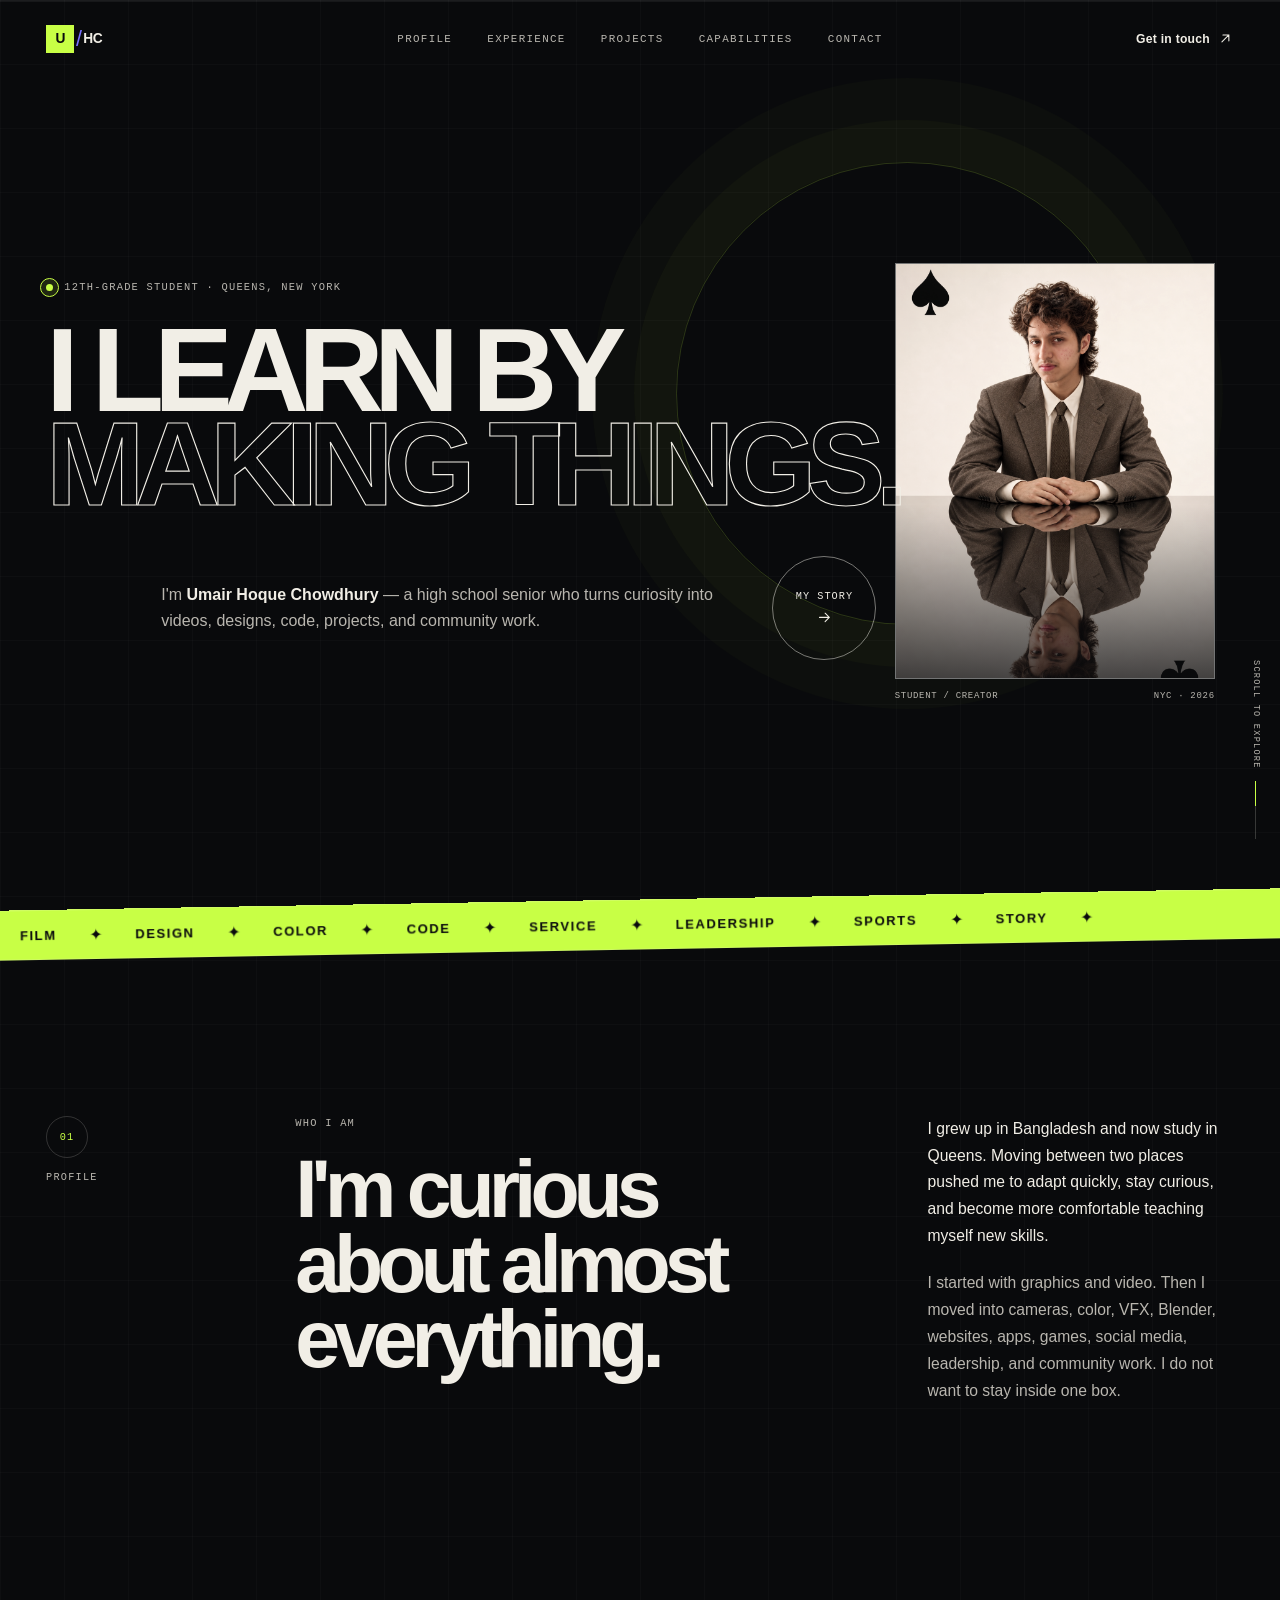
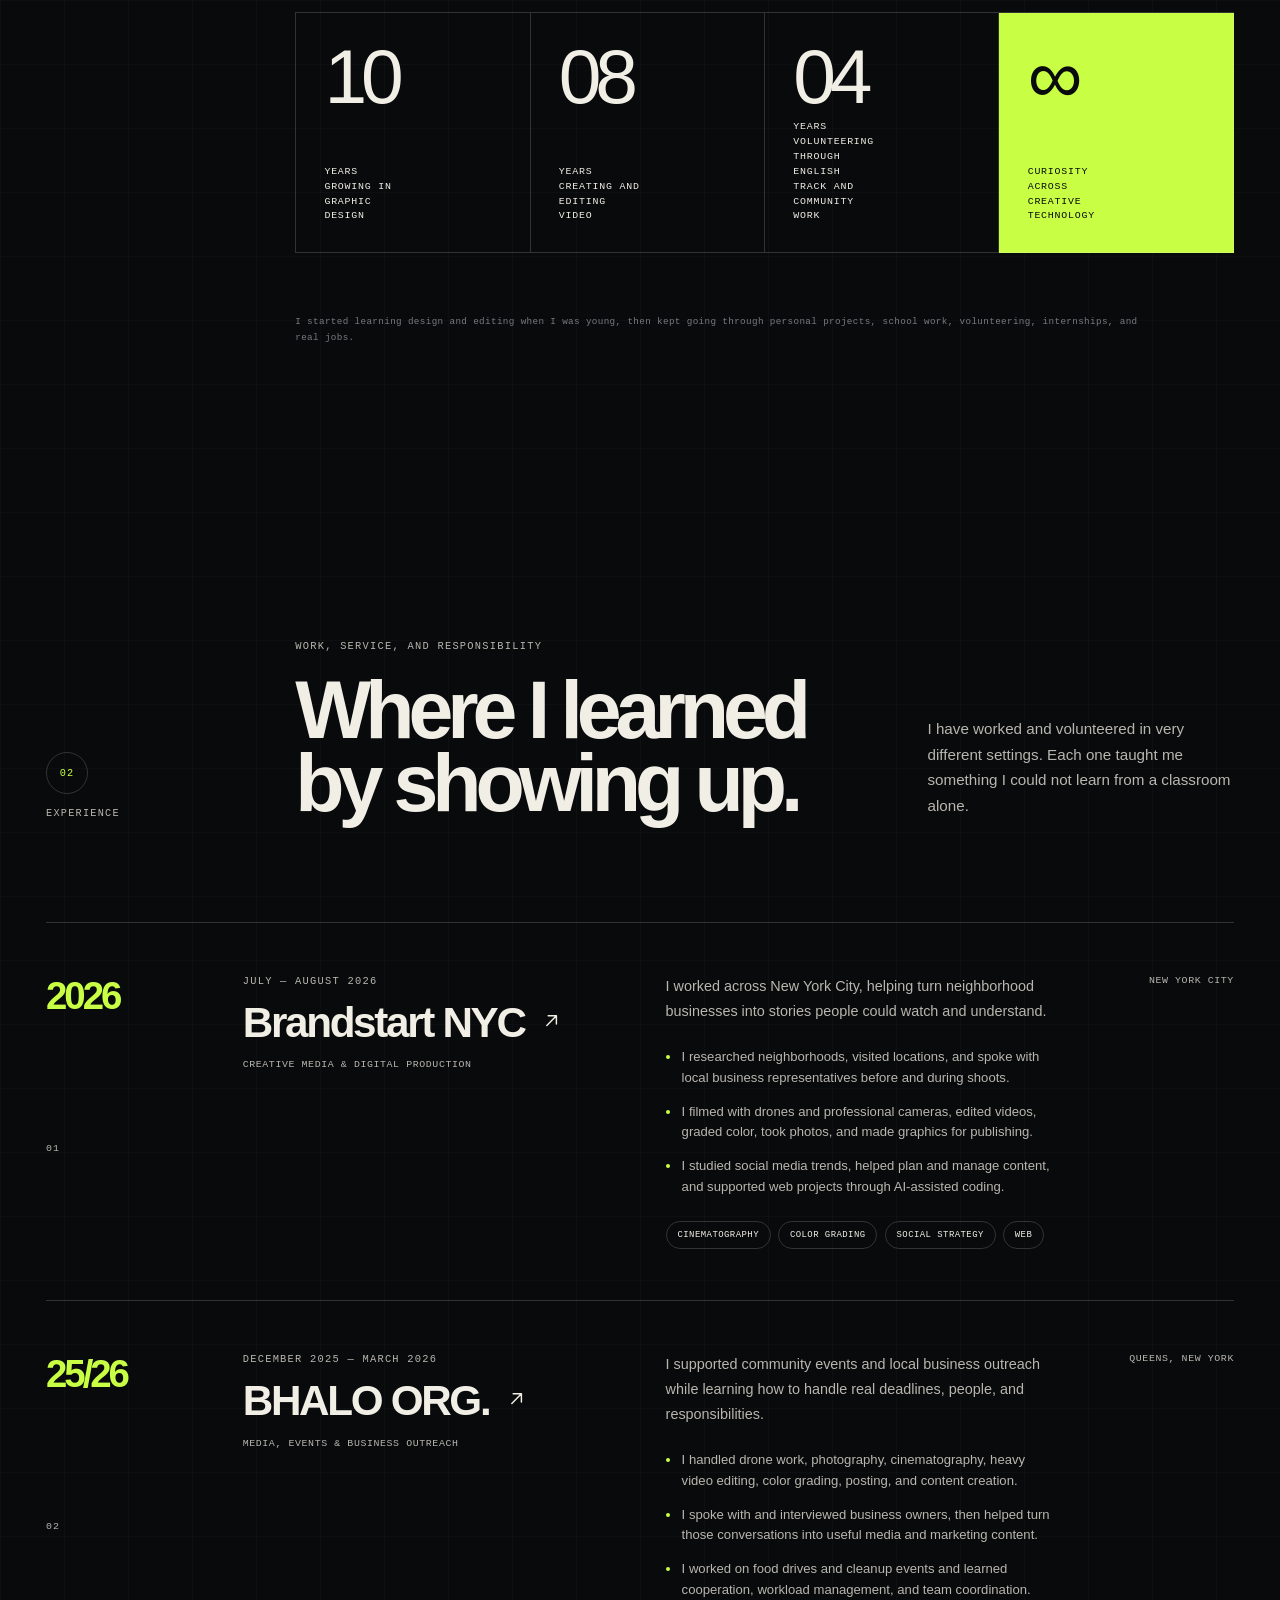
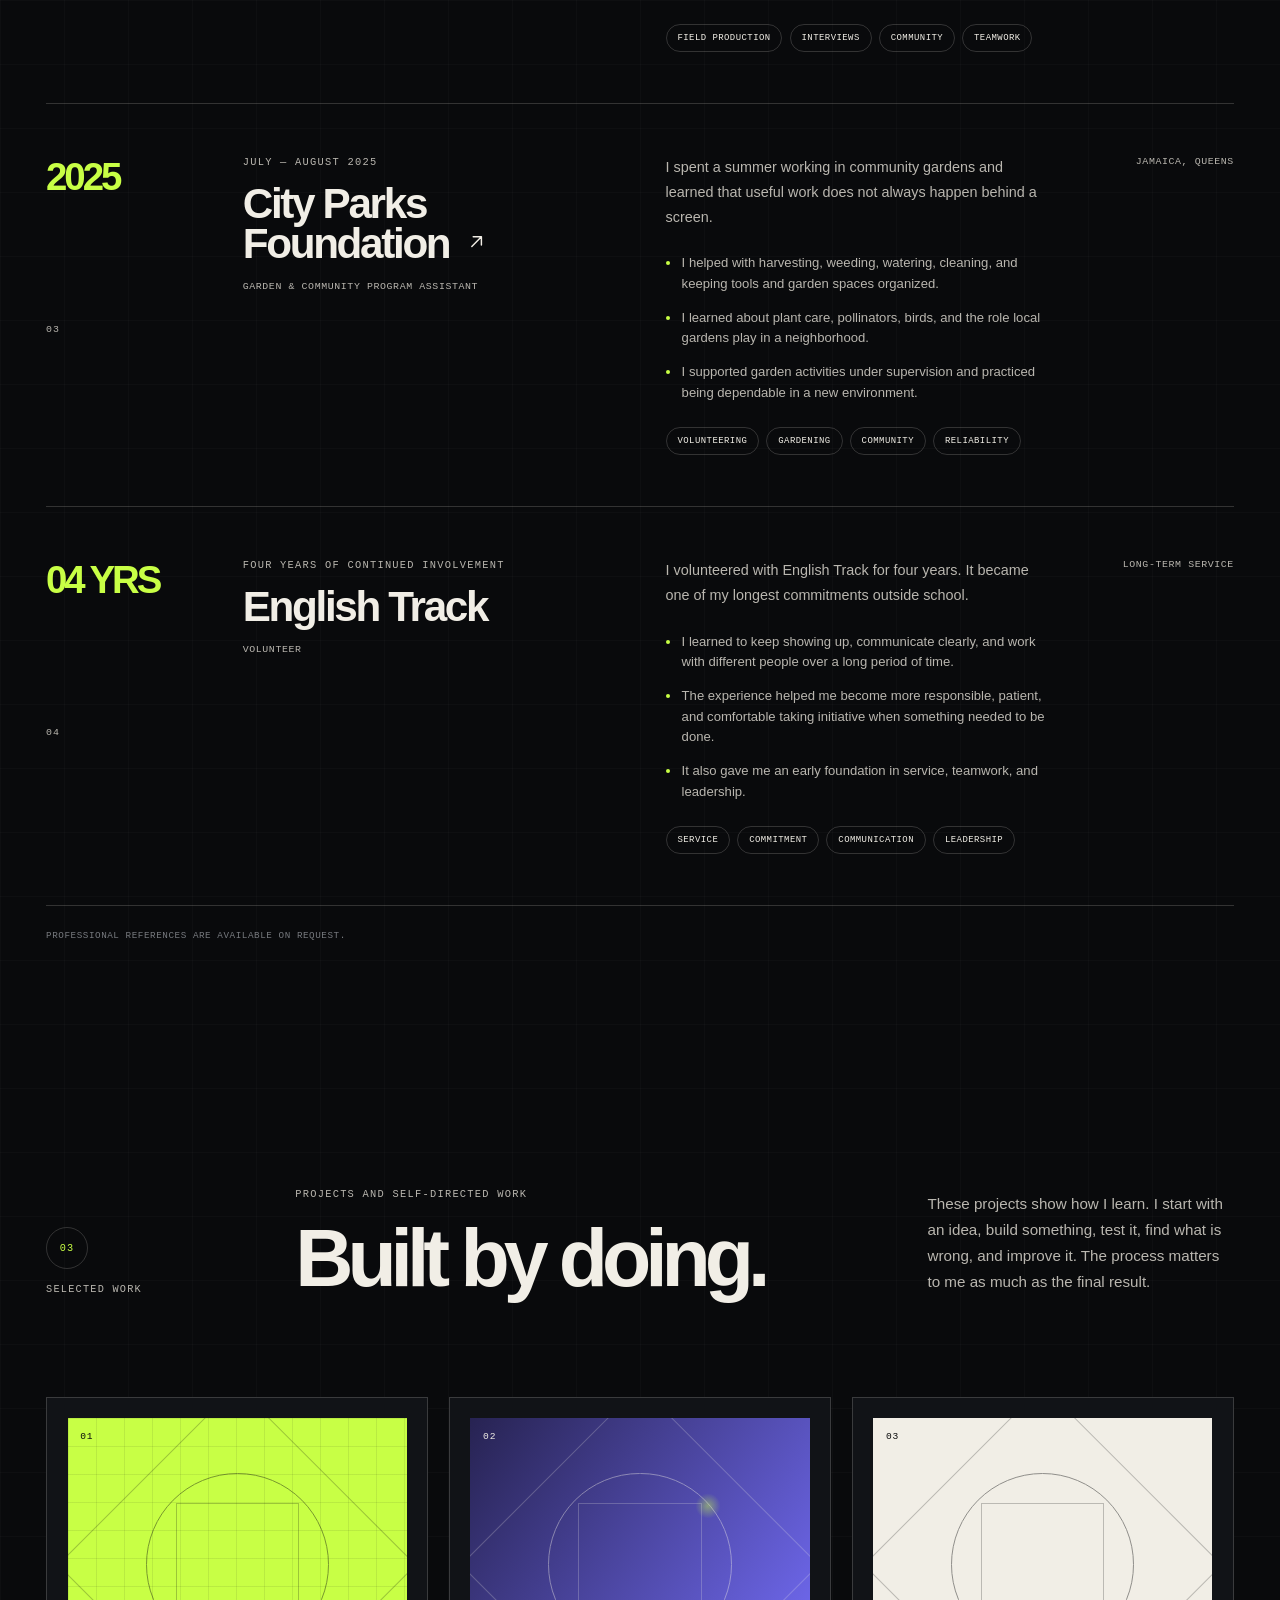
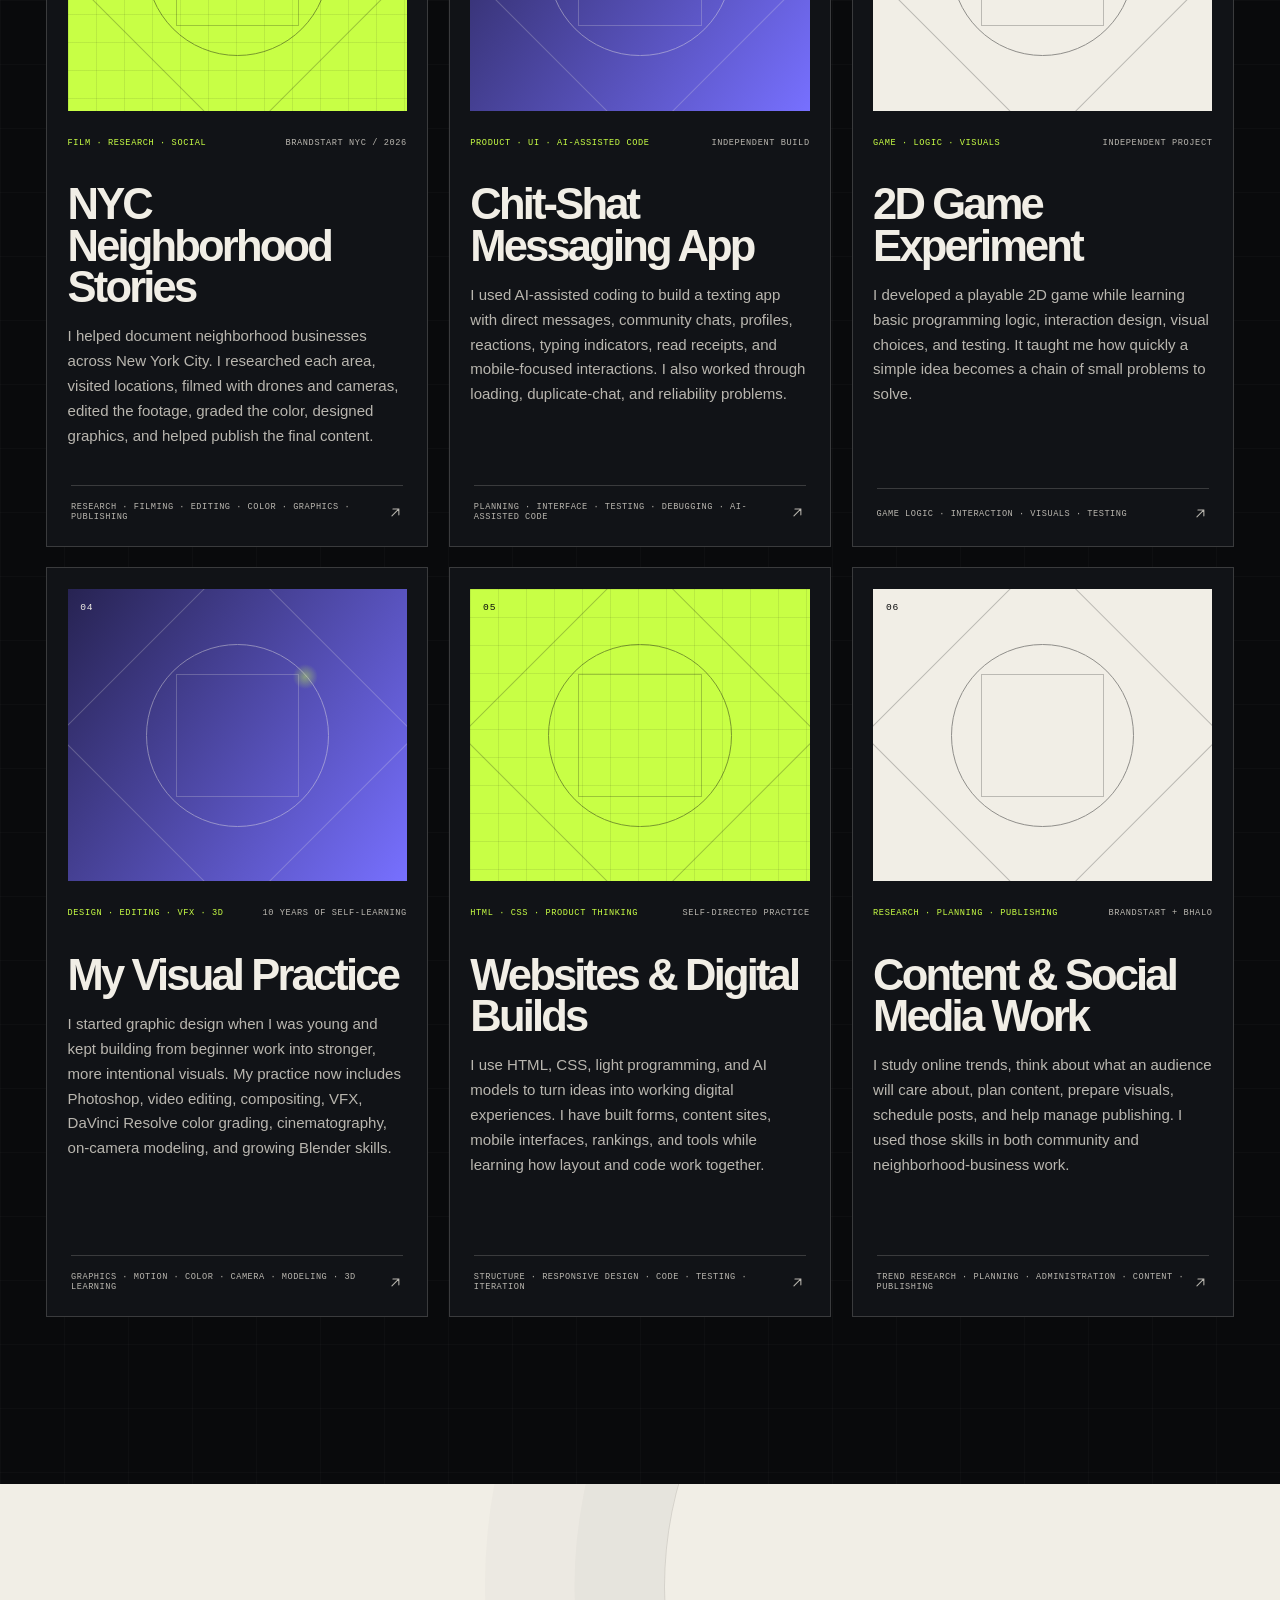
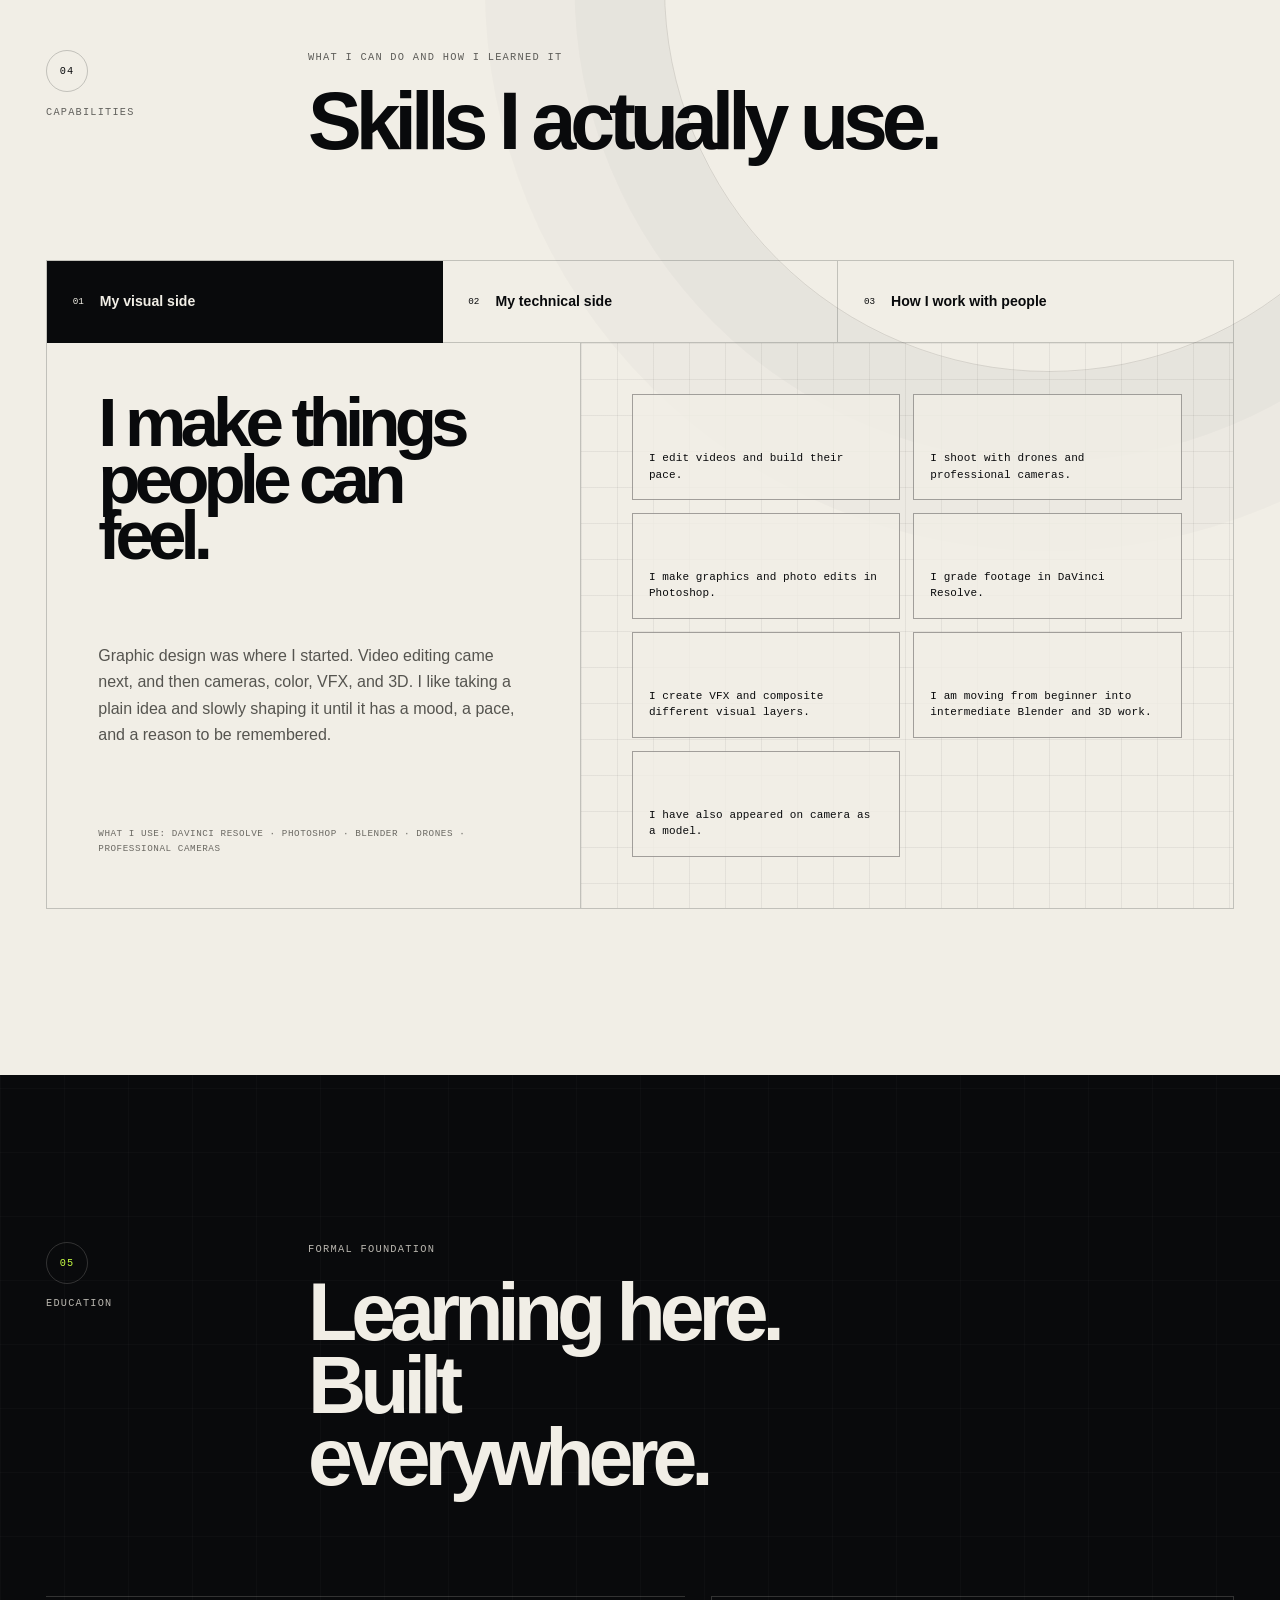
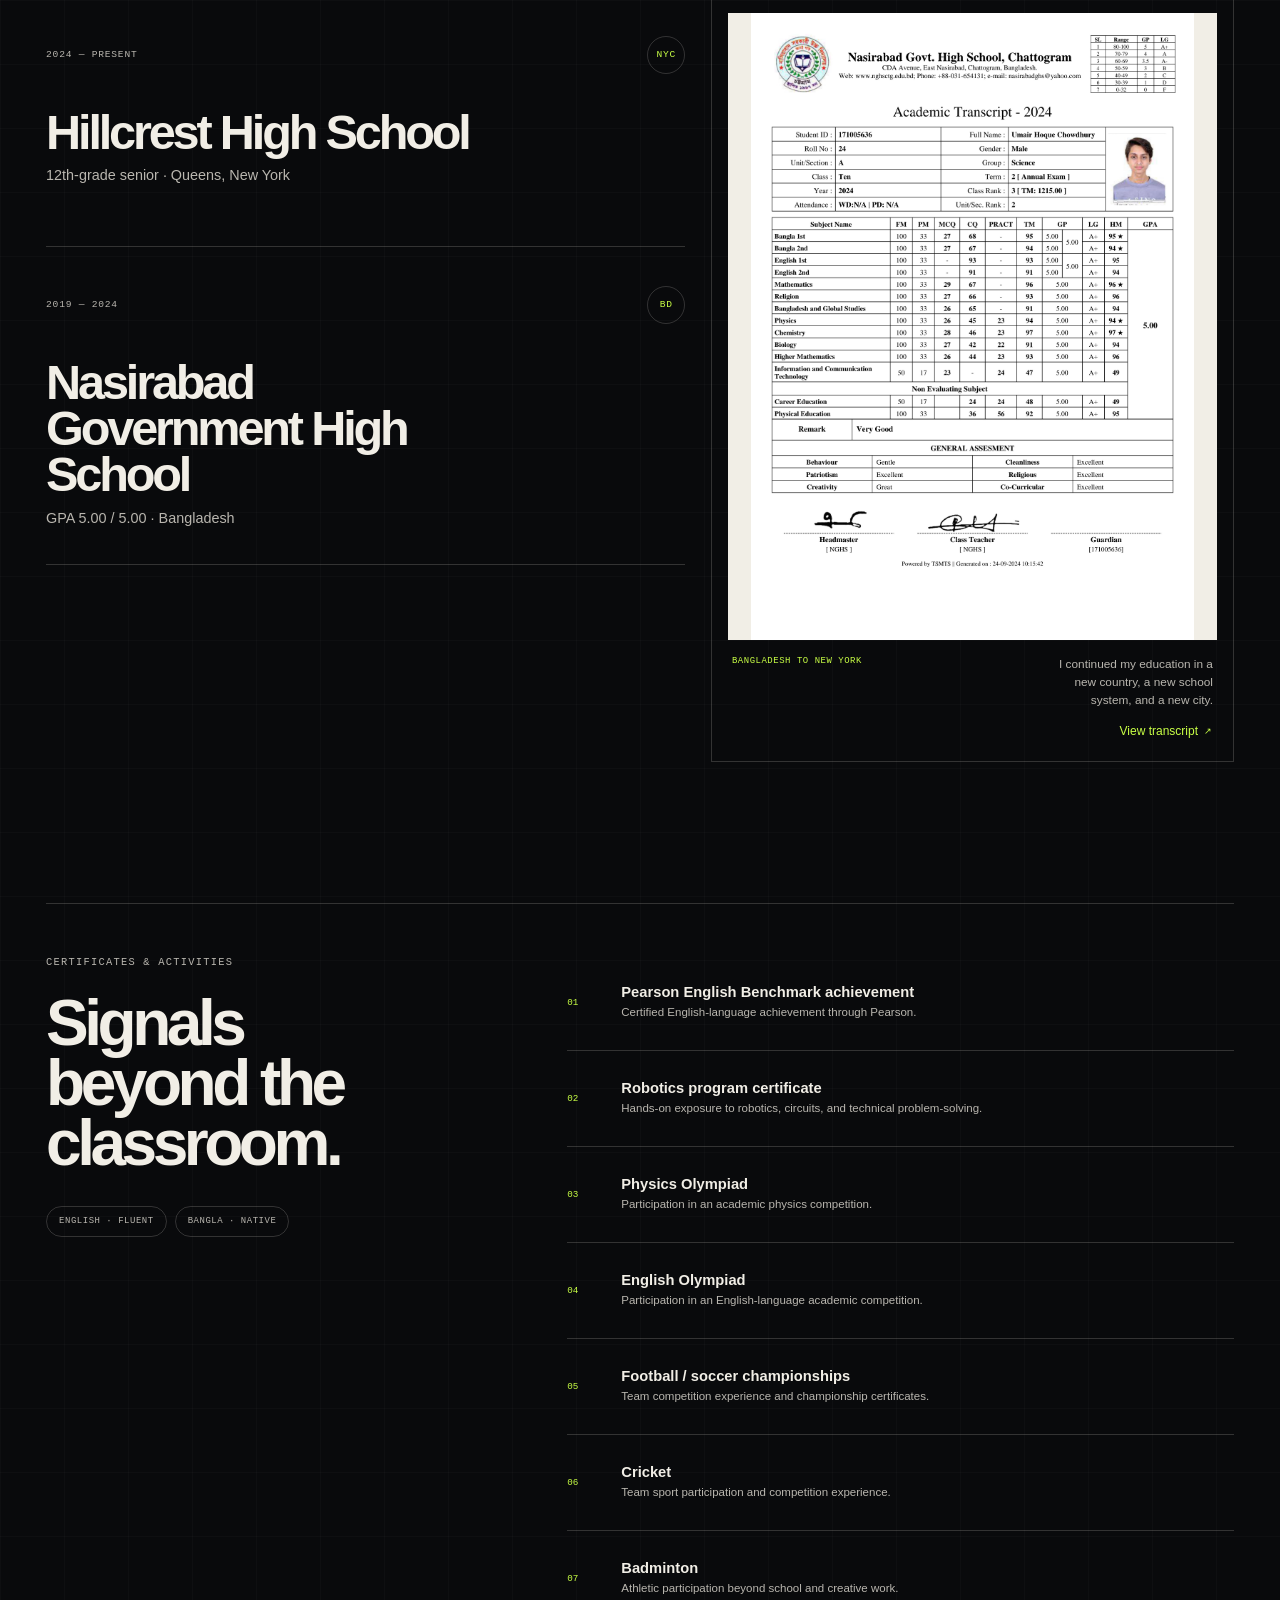
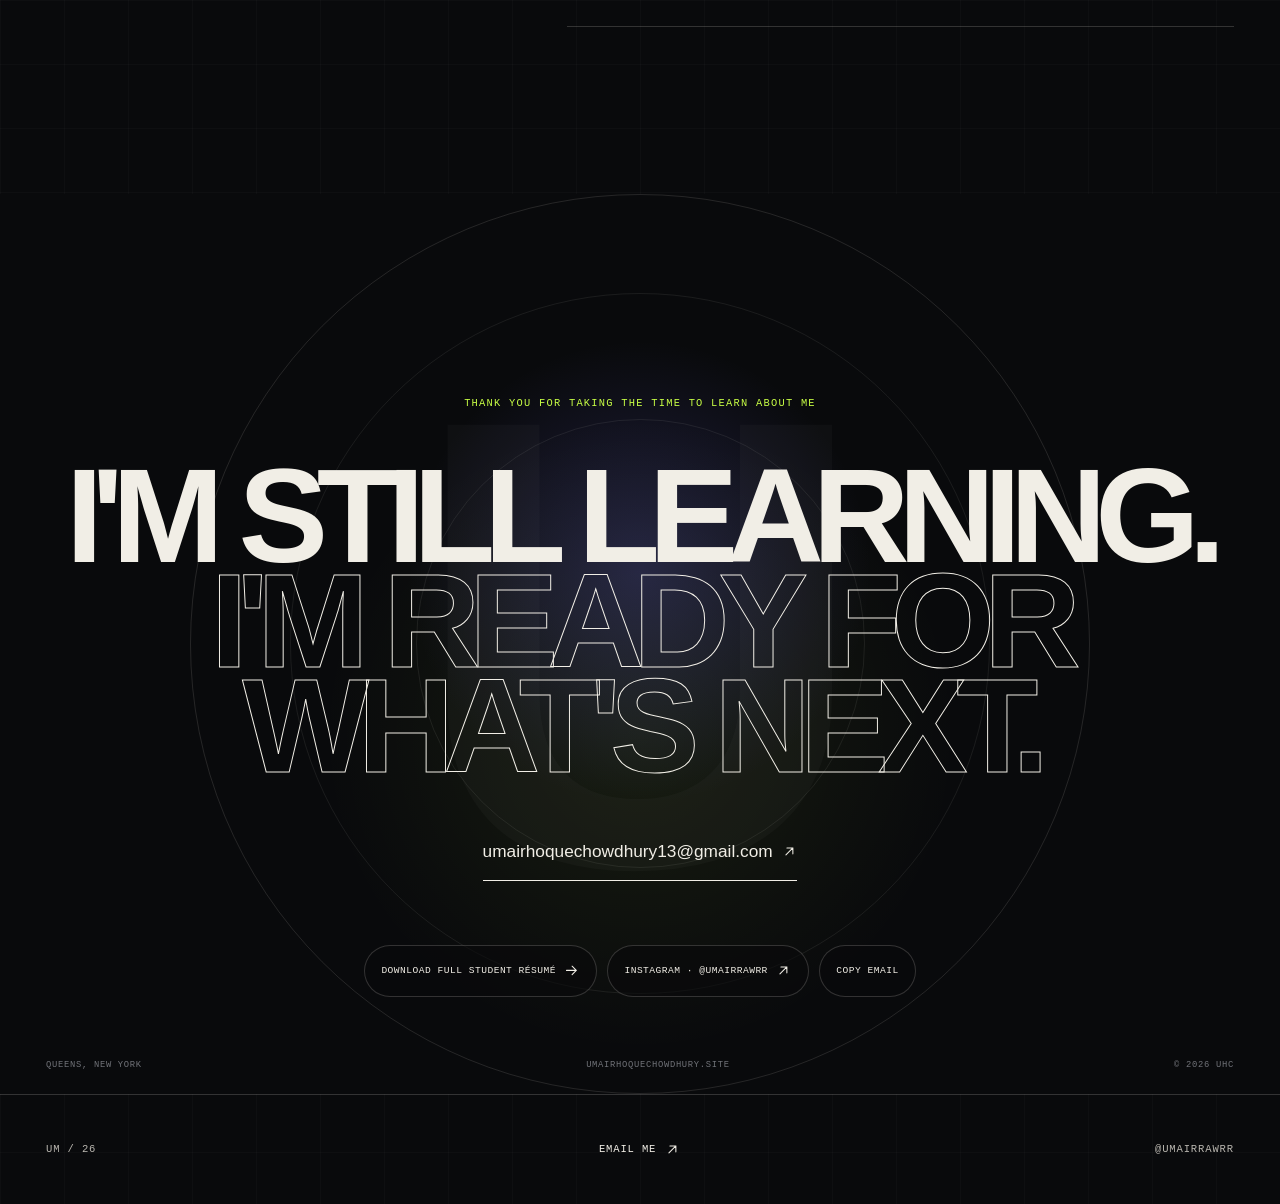
==== commit 92c3c4a0: "Add files via upload" ====
--- a/index.html
+++ b/index.html
@@ -26,6 +26,10 @@
     <script src="./script.js" defer></script>
   </head>
   <body class="antialiased">
-    <main id="top"><a class="skip-link" href="#about">Skip to profile</a><div class="ambient" aria-hidden="true"></div><div class="scroll-track" aria-hidden="true"><span></span></div><header class="site-header"><a class="wordmark" href="#top" aria-label="Umair — back to top"><span class="wordmark-fallback" aria-hidden="true"><span class="wordmark-box">U</span><span class="wordmark-slash">/</span><span>HC</span></span><img class="wordmark-image" src="./logo.png" alt="Umair Hoque Chowdhury"/></a><nav aria-label="Primary navigation"><a href="#about">Profile</a><a href="#work">Experience</a><a href="#projects">Projects</a><a href="#capabilities">Capabilities</a><a href="#contact">Contact</a></nav><a class="header-cta" href="mailto:umairhoquechowdhury13@gmail.com">Get in touch <svg aria-hidden="true" viewBox="0 0 24 24" class="icon icon-diagonal"><path d="M5 12h14M13 6l6 6-6 6"></path></svg></a></header><nav class="mobile-dock" aria-label="Mobile navigation"><a href="#about">Profile</a><a href="#work">Work</a><a href="#capabilities">Skills</a><a href="#contact">Contact</a></nav><section class="hero" aria-labelledby="hero-title"><div class="hero-copy"><div class="eyebrow hero-eyebrow" data-reveal="true"><span class="status-dot"></span>12th-grade student · Queens, New York</div><h1 id="hero-title" data-reveal="true"><span>I learn by</span><span class="hero-stroke">making things.</span></h1><div class="hero-lower" data-reveal="true"><p>I&#x27;m <strong>Umair Hoque Chowdhury</strong> — a high school senior who turns curiosity into videos, designs, code, projects, and community work.</p><a class="round-link" href="#about" aria-label="Explore profile"><span>My story</span><svg aria-hidden="true" viewBox="0 0 24 24" class="icon"><path d="M5 12h14M13 6l6 6-6 6"></path></svg></a></div></div><div class="portrait-wrap" data-reveal="true"><div class="portrait-frame"><div class="portrait-fallback" aria-hidden="true"><span class="portrait-index">UMAIR / 2026</span><span class="portrait-initials">UHC</span><span class="portrait-note">Student · Creator · Builder</span></div><img src="./professional.png" alt="Portrait of Umair Hoque Chowdhury"/><div class="portrait-scan" aria-hidden="true"></div></div><div class="portrait-caption"><span>Student / Creator</span><span>NYC · 2026</span></div></div><div class="hero-rail" aria-hidden="true"><span>Scroll to explore</span><i></i></div></section><section class="signal-strip" aria-label="Creative disciplines"><div class="signal-flow"><span>Film</span><i>✦</i><span>Design</span><i>✦</i><span>Color</span><i>✦</i><span>Code</span><i>✦</i><span>Service</span><i>✦</i><span>Leadership</span><i>✦</i><span>Sports</span><i>✦</i><span>Story</span><i>✦</i></div></section><section class="profile section-shell" id="about"><div class="section-index" data-reveal="true"><span>01</span><span>Profile</span></div><div class="profile-lead" data-reveal="true"><p class="eyebrow">Who I am</p><h2>I&#x27;m curious about almost everything.</h2></div><div class="profile-copy" data-reveal="true"><p>I grew up in Bangladesh and now study in Queens. Moving between two places pushed me to adapt quickly, stay curious, and become more comfortable teaching myself new skills.</p><p>I started with graphics and video. Then I moved into cameras, color, VFX, Blender, websites, apps, games, social media, leadership, and community work. I do not want to stay inside one box.</p></div><div class="numbers" data-reveal="true"><article><strong>10</strong><span>years growing in graphic design</span></article><article><strong>08</strong><span>years creating and editing video</span></article><article><strong>04</strong><span>years volunteering through English Track and community work</span></article><article class="numbers-accent"><strong>∞</strong><span>curiosity across creative technology</span></article></div><p class="experience-note" data-reveal="true">I started learning design and editing when I was young, then kept going through personal projects, school work, volunteering, internships, and real jobs.</p></section><section class="experience section-shell" id="work"><div class="section-heading" data-reveal="true"><div class="section-index"><span>02</span><span>Experience</span></div><div><p class="eyebrow">Work, service, and responsibility</p><h2>Where I learned by showing up.</h2></div><p>I have worked and volunteered in very different settings. Each one taught me something I could not learn from a classroom alone.</p></div><div class="experience-list"><article class="experience-row" data-reveal="true"><div class="experience-year"><span>2026</span><i>01</i></div><div class="experience-title"><p class="eyebrow">July — August 2026</p><h3><a href="https://brandstart.nyc" target="_blank" rel="noreferrer">Brandstart NYC <svg aria-hidden="true" viewBox="0 0 24 24" class="icon icon-diagonal"><path d="M5 12h14M13 6l6 6-6 6"></path></svg></a></h3><span>Creative Media &amp; Digital Production</span></div><div class="experience-detail"><p>I worked across New York City, helping turn neighborhood businesses into stories people could watch and understand.</p><ul class="experience-points" aria-label="Brandstart NYC responsibilities"><li>I researched neighborhoods, visited locations, and spoke with local business representatives before and during shoots.</li><li>I filmed with drones and professional cameras, edited videos, graded color, took photos, and made graphics for publishing.</li><li>I studied social media trends, helped plan and manage content, and supported web projects through AI-assisted coding.</li></ul><ul class="experience-tags" aria-label="Brandstart NYC skills"><li>Cinematography</li><li>Color grading</li><li>Social strategy</li><li>Web</li></ul></div><div class="experience-place">New York City</div></article><article class="experience-row" data-reveal="true"><div class="experience-year"><span>25/26</span><i>02</i></div><div class="experience-title"><p class="eyebrow">December 2025 — March 2026</p><h3><a href="https://bhalo.org" target="_blank" rel="noreferrer">BHALO ORG. <svg aria-hidden="true" viewBox="0 0 24 24" class="icon icon-diagonal"><path d="M5 12h14M13 6l6 6-6 6"></path></svg></a></h3><span>Media, Events &amp; Business Outreach</span></div><div class="experience-detail"><p>I supported community events and local business outreach while learning how to handle real deadlines, people, and responsibilities.</p><ul class="experience-points" aria-label="BHALO ORG. responsibilities"><li>I handled drone work, photography, cinematography, heavy video editing, color grading, posting, and content creation.</li><li>I spoke with and interviewed business owners, then helped turn those conversations into useful media and marketing content.</li><li>I worked on food drives and cleanup events and learned cooperation, workload management, and team coordination.</li></ul><ul class="experience-tags" aria-label="BHALO ORG. skills"><li>Field production</li><li>Interviews</li><li>Community</li><li>Teamwork</li></ul></div><div class="experience-place">Queens, New York</div></article><article class="experience-row" data-reveal="true"><div class="experience-year"><span>2025</span><i>03</i></div><div class="experience-title"><p class="eyebrow">July — August 2025</p><h3><a href="https://cityparksfoundation.org" target="_blank" rel="noreferrer">City Parks Foundation <svg aria-hidden="true" viewBox="0 0 24 24" class="icon icon-diagonal"><path d="M5 12h14M13 6l6 6-6 6"></path></svg></a></h3><span>Garden &amp; Community Program Assistant</span></div><div class="experience-detail"><p>I spent a summer working in community gardens and learned that useful work does not always happen behind a screen.</p><ul class="experience-points" aria-label="City Parks Foundation responsibilities"><li>I helped with harvesting, weeding, watering, cleaning, and keeping tools and garden spaces organized.</li><li>I learned about plant care, pollinators, birds, and the role local gardens play in a neighborhood.</li><li>I supported garden activities under supervision and practiced being dependable in a new environment.</li></ul><ul class="experience-tags" aria-label="City Parks Foundation skills"><li>Volunteering</li><li>Gardening</li><li>Community</li><li>Reliability</li></ul></div><div class="experience-place">Jamaica, Queens</div></article><article class="experience-row" data-reveal="true"><div class="experience-year"><span>04 YRS</span><i>04</i></div><div class="experience-title"><p class="eyebrow">Four years of continued involvement</p><h3>English Track</h3><span>Volunteer</span></div><div class="experience-detail"><p>I volunteered with English Track for four years. It became one of my longest commitments outside school.</p><ul class="experience-points" aria-label="English Track responsibilities"><li>I learned to keep showing up, communicate clearly, and work with different people over a long period of time.</li><li>The experience helped me become more responsible, patient, and comfortable taking initiative when something needed to be done.</li><li>It also gave me an early foundation in service, teamwork, and leadership.</li></ul><ul class="experience-tags" aria-label="English Track skills"><li>Service</li><li>Commitment</li><li>Communication</li><li>Leadership</li></ul></div><div class="experience-place">Long-term service</div></article></div><p class="reference-note" data-reveal="true">Professional references are available on request.</p></section><section class="projects section-shell" id="projects"><div class="section-heading project-heading" data-reveal="true"><div class="section-index"><span>03</span><span>Selected work</span></div><div><p class="eyebrow">Projects and self-directed work</p><h2>Built by doing.</h2></div><p>These projects show how I learn. I start with an idea, build something, test it, find what is wrong, and improve it. The process matters to me as much as the final result.</p></div><div class="project-grid"><article class="project-card project-lime" data-reveal="true"><div class="project-visual" aria-hidden="true"><span>01</span><i></i><b>UHC</b></div><div class="project-meta"><p>Film · Research · Social</p><span>Brandstart NYC / 2026</span></div><h3>NYC Neighborhood Stories</h3><p class="project-description">I helped document neighborhood businesses across New York City. I researched each area, visited locations, filmed with drones and cameras, edited the footage, graded the color, designed graphics, and helped publish the final content.</p><div class="project-state"><span>Research · filming · editing · color · graphics · publishing</span><svg aria-hidden="true" viewBox="0 0 24 24" class="icon icon-diagonal"><path d="M5 12h14M13 6l6 6-6 6"></path></svg></div></article><article class="project-card project-violet" data-reveal="true"><div class="project-visual" aria-hidden="true"><span>02</span><i></i><b>UHC</b></div><div class="project-meta"><p>Product · UI · AI-assisted code</p><span>Independent build</span></div><h3>Chit-Shat Messaging App</h3><p class="project-description">I used AI-assisted coding to build a texting app with direct messages, community chats, profiles, reactions, typing indicators, read receipts, and mobile-focused interactions. I also worked through loading, duplicate-chat, and reliability problems.</p><div class="project-state"><span>Planning · interface · testing · debugging · AI-assisted code</span><svg aria-hidden="true" viewBox="0 0 24 24" class="icon icon-diagonal"><path d="M5 12h14M13 6l6 6-6 6"></path></svg></div></article><article class="project-card project-paper" data-reveal="true"><div class="project-visual" aria-hidden="true"><span>03</span><i></i><b>UHC</b></div><div class="project-meta"><p>Game · Logic · Visuals</p><span>Independent project</span></div><h3>2D Game Experiment</h3><p class="project-description">I developed a playable 2D game while learning basic programming logic, interaction design, visual choices, and testing. It taught me how quickly a simple idea becomes a chain of small problems to solve.</p><div class="project-state"><span>Game logic · interaction · visuals · testing</span><svg aria-hidden="true" viewBox="0 0 24 24" class="icon icon-diagonal"><path d="M5 12h14M13 6l6 6-6 6"></path></svg></div></article><article class="project-card project-violet" data-reveal="true"><div class="project-visual" aria-hidden="true"><span>04</span><i></i><b>UHC</b></div><div class="project-meta"><p>Design · Editing · VFX · 3D</p><span>10 years of self-learning</span></div><h3>My Visual Practice</h3><p class="project-description">I started graphic design when I was young and kept building from beginner work into stronger, more intentional visuals. My practice now includes Photoshop, video editing, compositing, VFX, DaVinci Resolve color grading, cinematography, on-camera modeling, and growing Blender skills.</p><div class="project-state"><span>Graphics · motion · color · camera · modeling · 3D learning</span><svg aria-hidden="true" viewBox="0 0 24 24" class="icon icon-diagonal"><path d="M5 12h14M13 6l6 6-6 6"></path></svg></div></article><article class="project-card project-lime" data-reveal="true"><div class="project-visual" aria-hidden="true"><span>05</span><i></i><b>UHC</b></div><div class="project-meta"><p>HTML · CSS · Product thinking</p><span>Self-directed practice</span></div><h3>Websites &amp; Digital Builds</h3><p class="project-description">I use HTML, CSS, light programming, and AI models to turn ideas into working digital experiences. I have built forms, content sites, mobile interfaces, rankings, and tools while learning how layout and code work together.</p><div class="project-state"><span>Structure · responsive design · code · testing · iteration</span><svg aria-hidden="true" viewBox="0 0 24 24" class="icon icon-diagonal"><path d="M5 12h14M13 6l6 6-6 6"></path></svg></div></article><article class="project-card project-paper" data-reveal="true"><div class="project-visual" aria-hidden="true"><span>06</span><i></i><b>UHC</b></div><div class="project-meta"><p>Research · Planning · Publishing</p><span>Brandstart + BHALO</span></div><h3>Content &amp; Social Media Work</h3><p class="project-description">I study online trends, think about what an audience will care about, plan content, prepare visuals, schedule posts, and help manage publishing. I used those skills in both community and neighborhood-business work.</p><div class="project-state"><span>Trend research · planning · administration · content · publishing</span><svg aria-hidden="true" viewBox="0 0 24 24" class="icon icon-diagonal"><path d="M5 12h14M13 6l6 6-6 6"></path></svg></div></article></div></section><section class="capabilities" id="capabilities"><div class="section-shell capabilities-inner"><div class="capability-intro" data-reveal="true"><div class="section-index section-index-dark"><span>04</span><span>Capabilities</span></div><div><p class="eyebrow">What I can do and how I learned it</p><h2>Skills I actually use.</h2></div></div><div class="capability-tabs" role="tablist" aria-label="Capability groups" data-reveal="true"><button id="tab-visual" type="button" role="tab" aria-selected="true" aria-controls="capability-panel"><span>01</span>My visual side</button><button id="tab-digital" type="button" role="tab" aria-selected="false" aria-controls="capability-panel"><span>02</span>My technical side</button><button id="tab-strategy" type="button" role="tab" aria-selected="false" aria-controls="capability-panel"><span>03</span>How I work with people</button></div><div class="capability-panel" id="capability-panel" role="tabpanel" aria-labelledby="tab-visual"><div class="capability-statement"><h3>I make things people can feel.</h3><p>Graphic design was where I started. Video editing came next, and then cameras, color, VFX, and 3D. I like taking a plain idea and slowly shaping it until it has a mood, a pace, and a reason to be remembered.</p><span>What I use: DaVinci Resolve · Photoshop · Blender · drones · professional cameras</span></div><div class="skill-orbit"><span style="--skill-index:0">I edit videos and build their pace.</span><span style="--skill-index:1">I shoot with drones and professional cameras.</span><span style="--skill-index:2">I make graphics and photo edits in Photoshop.</span><span style="--skill-index:3">I grade footage in DaVinci Resolve.</span><span style="--skill-index:4">I create VFX and composite different visual layers.</span><span style="--skill-index:5">I am moving from beginner into intermediate Blender and 3D work.</span><span style="--skill-index:6">I have also appeared on camera as a model.</span></div></div></div></section><section class="education section-shell" id="education"><div class="education-main" data-reveal="true"><div class="section-index"><span>05</span><span>Education</span></div><div class="education-title"><p class="eyebrow">Formal foundation</p><h2>Learning here. Built everywhere.</h2></div></div><div class="education-grid"><div class="school-list" data-reveal="true"><article><div><span>2024 — Present</span><b>NYC</b></div><h3>Hillcrest High School</h3><p>12th-grade senior · Queens, New York</p></article><article><div><span>2019 — 2024</span><b>BD</b></div><h3>Nasirabad Government High School</h3><p>GPA 5.00 / 5.00 · Bangladesh</p></article></div><div class="transcript-card academic-record-card" data-reveal="true"><div class="transcript-media"><div class="transcript-fallback"><span>Secondary school record</span><strong>5.00</strong><small>GPA / 5.00</small></div></div><div><span>Bangladesh to New York</span><p>I continued my education in a new country, a new school system, and a new city.</p></div></div></div><div class="credentials" data-reveal="true"><div class="credentials-title"><p class="eyebrow">Certificates &amp; activities</p><h3>Signals beyond the classroom.</h3><div class="language-line"><span>English · Fluent</span><span>Bangla · Native</span></div></div><ol><li><span>01</span><p><strong>Pearson English Benchmark achievement</strong><small>Certified English-language achievement through Pearson.</small></p></li><li><span>02</span><p><strong>Robotics program certificate</strong><small>Hands-on exposure to robotics, circuits, and technical problem-solving.</small></p></li><li><span>03</span><p><strong>Physics Olympiad</strong><small>Participation in an academic physics competition.</small></p></li><li><span>04</span><p><strong>English Olympiad</strong><small>Participation in an English-language academic competition.</small></p></li><li><span>05</span><p><strong>Football / soccer championships</strong><small>Team competition experience and championship certificates.</small></p></li><li><span>06</span><p><strong>Cricket</strong><small>Team sport participation and competition experience.</small></p></li><li><span>07</span><p><strong>Badminton</strong><small>Athletic participation beyond school and creative work.</small></p></li></ol></div></section><section class="contact-final" id="contact"><div class="contact-orbit" aria-hidden="true"><span>U</span></div><p class="eyebrow" data-reveal="true">Thank you for taking the time to learn about me</p><h2 data-reveal="true">I&#x27;m still learning.<br/><span>I&#x27;m ready for what&#x27;s next.</span></h2><a class="contact-email" href="mailto:umairhoquechowdhury13@gmail.com" data-reveal="true">umairhoquechowdhury13@gmail.com <svg aria-hidden="true" viewBox="0 0 24 24" class="icon icon-diagonal"><path d="M5 12h14M13 6l6 6-6 6"></path></svg></a><div class="contact-actions" data-reveal="true"><a href="./Umair_Hoque_Chowdhury_College_Portfolio_Resume.pdf" download="">Download full student résumé <svg aria-hidden="true" viewBox="0 0 24 24" class="icon"><path d="M5 12h14M13 6l6 6-6 6"></path></svg></a><a href="https://www.instagram.com/umairrawrr/" target="_blank" rel="noreferrer">Instagram · @umairrawrr <svg aria-hidden="true" viewBox="0 0 24 24" class="icon icon-diagonal"><path d="M5 12h14M13 6l6 6-6 6"></path></svg></a><button type="button" aria-live="polite">Copy email</button></div><div class="contact-foot"><span>Queens, New York</span><span>umairhoquechowdhury.site</span><span>© 2026 UHC</span></div></section><footer class="mini-footer"><span>UM / 26</span><a href="mailto:umairhoquechowdhury13@gmail.com">Email me <svg aria-hidden="true" viewBox="0 0 24 24" class="icon icon-diagonal"><path d="M5 12h14M13 6l6 6-6 6"></path></svg></a><a href="https://www.instagram.com/umairrawrr/" target="_blank" rel="noreferrer">@umairrawrr</a></footer></main>
+    <main id="top"><a class="skip-link" href="#about">Skip to profile</a><div class="ambient" aria-hidden="true"></div><div class="scroll-track" aria-hidden="true"><span></span></div><header class="site-header"><a class="wordmark" href="#top" aria-label="Umair — back to top"><span class="wordmark-fallback" aria-hidden="true"><span class="wordmark-box">U</span><span class="wordmark-slash">/</span><span>HC</span></span><img class="wordmark-image" src="./logo.png" alt="Umair Hoque Chowdhury"/></a><nav aria-label="Primary navigation"><a href="#about">Profile</a><a href="#work">Experience</a><a href="#projects">Projects</a><a href="#capabilities">Capabilities</a><a href="#contact">Contact</a></nav><a class="header-cta" href="mailto:umairhoquechowdhury13@gmail.com">Get in touch <svg aria-hidden="true" viewBox="0 0 24 24" class="icon icon-diagonal"><path d="M5 12h14M13 6l6 6-6 6"></path></svg></a></header><nav class="mobile-dock" aria-label="Mobile navigation"><a href="#about">Profile</a><a href="#work">Work</a><a href="#capabilities">Skills</a><a href="#contact">Contact</a></nav><section class="hero" aria-labelledby="hero-title"><div class="hero-copy"><div class="eyebrow hero-eyebrow" data-reveal="true"><span class="status-dot"></span>12th-grade student · Queens, New York</div><h1 id="hero-title" data-reveal="true"><span>I learn by</span><span class="hero-stroke">making things.</span></h1><div class="hero-lower" data-reveal="true"><p>I&#x27;m <strong>Umair Hoque Chowdhury</strong> — a high school senior who turns curiosity into videos, designs, code, projects, and community work.</p><a class="round-link" href="#about" aria-label="Explore profile"><span>My story</span><svg aria-hidden="true" viewBox="0 0 24 24" class="icon"><path d="M5 12h14M13 6l6 6-6 6"></path></svg></a></div></div><div class="portrait-wrap" data-reveal="true"><div class="portrait-frame"><div class="portrait-fallback" aria-hidden="true"><span class="portrait-index">UMAIR / 2026</span><span class="portrait-initials">UHC</span><span class="portrait-note">Student · Creator · Builder</span></div><img src="./professional.png" alt="Portrait of Umair Hoque Chowdhury"/><div class="portrait-scan" aria-hidden="true"></div></div><div class="portrait-caption"><span>Student / Creator</span><span>NYC · 2026</span></div></div><div class="hero-rail" aria-hidden="true"><span>Scroll to explore</span><i></i></div></section><section class="signal-strip" aria-label="Creative disciplines"><div class="signal-flow"><span>Film</span><i>✦</i><span>Design</span><i>✦</i><span>Color</span><i>✦</i><span>Code</span><i>✦</i><span>Service</span><i>✦</i><span>Leadership</span><i>✦</i><span>Sports</span><i>✦</i><span>Story</span><i>✦</i></div></section><section class="profile section-shell" id="about"><div class="section-index" data-reveal="true"><span>01</span><span>Profile</span></div><div class="profile-lead" data-reveal="true"><p class="eyebrow">Who I am</p><h2>I&#x27;m curious about almost everything.</h2></div><div class="profile-copy" data-reveal="true"><p>I grew up in Bangladesh and now study in Queens. Moving between two places pushed me to adapt quickly, stay curious, and become more comfortable teaching myself new skills.</p><p>I started with graphics and video. Then I moved into cameras, color, VFX, Blender, websites, apps, games, social media, leadership, and community work. I do not want to stay inside one box.</p></div><div class="numbers" data-reveal="true"><article><strong>10</strong><span>years growing in graphic design</span></article><article><strong>08</strong><span>years creating and editing video</span></article><article><strong>04</strong><span>years volunteering through English Track and community work</span></article><article class="numbers-accent"><strong>∞</strong><span>curiosity across creative technology</span></article></div><p class="experience-note" data-reveal="true">I started learning design and editing when I was young, then kept going through personal projects, school work, volunteering, internships, and real jobs.</p></section><section class="experience section-shell" id="work"><div class="section-heading" data-reveal="true"><div class="section-index"><span>02</span><span>Experience</span></div><div><p class="eyebrow">Work, service, and responsibility</p><h2>Where I learned by showing up.</h2></div><p>I have worked and volunteered in very different settings. Each one taught me something I could not learn from a classroom alone.</p></div><div class="experience-list"><article class="experience-row" data-reveal="true"><div class="experience-year"><span>2026</span><i>01</i></div><div class="experience-title"><p class="eyebrow">July — August 2026</p><h3><a href="https://brandstart.nyc" target="_blank" rel="noreferrer">Brandstart NYC <svg aria-hidden="true" viewBox="0 0 24 24" class="icon icon-diagonal"><path d="M5 12h14M13 6l6 6-6 6"></path></svg></a></h3><span>Creative Media &amp; Digital Production</span></div><div class="experience-detail"><p>I worked across New York City, helping turn neighborhood businesses into stories people could watch and understand.</p><ul class="experience-points" aria-label="Brandstart NYC responsibilities"><li>I researched neighborhoods, visited locations, and spoke with local business representatives before and during shoots.</li><li>I filmed with drones and professional cameras, edited videos, graded color, took photos, and made graphics for publishing.</li><li>I studied social media trends, helped plan and manage content, and supported web projects through AI-assisted coding.</li></ul><ul class="experience-tags" aria-label="Brandstart NYC skills"><li>Cinematography</li><li>Color grading</li><li>Social strategy</li><li>Web</li></ul></div><div class="experience-place">New York City</div></article><article class="experience-row" data-reveal="true"><div class="experience-year"><span>25/26</span><i>02</i></div><div class="experience-title"><p class="eyebrow">December 2025 — March 2026</p><h3><a href="https://bhalo.org" target="_blank" rel="noreferrer">BHALO ORG. <svg aria-hidden="true" viewBox="0 0 24 24" class="icon icon-diagonal"><path d="M5 12h14M13 6l6 6-6 6"></path></svg></a></h3><span>Media, Events &amp; Business Outreach</span></div><div class="experience-detail"><p>I supported community events and local business outreach while learning how to handle real deadlines, people, and responsibilities.</p><ul class="experience-points" aria-label="BHALO ORG. responsibilities"><li>I handled drone work, photography, cinematography, heavy video editing, color grading, posting, and content creation.</li><li>I spoke with and interviewed business owners, then helped turn those conversations into useful media and marketing content.</li><li>I worked on food drives and cleanup events and learned cooperation, workload management, and team coordination.</li></ul><ul class="experience-tags" aria-label="BHALO ORG. skills"><li>Field production</li><li>Interviews</li><li>Community</li><li>Teamwork</li></ul></div><div class="experience-place">Queens, New York</div></article><article class="experience-row" data-reveal="true"><div class="experience-year"><span>2025</span><i>03</i></div><div class="experience-title"><p class="eyebrow">July — August 2025</p><h3><a href="https://cityparksfoundation.org" target="_blank" rel="noreferrer">City Parks Foundation <svg aria-hidden="true" viewBox="0 0 24 24" class="icon icon-diagonal"><path d="M5 12h14M13 6l6 6-6 6"></path></svg></a></h3><span>Garden &amp; Community Program Assistant</span></div><div class="experience-detail"><p>I spent a summer working in community gardens and learned that useful work does not always happen behind a screen.</p><ul class="experience-points" aria-label="City Parks Foundation responsibilities"><li>I helped with harvesting, weeding, watering, cleaning, and keeping tools and garden spaces organized.</li><li>I learned about plant care, pollinators, birds, and the role local gardens play in a neighborhood.</li><li>I supported garden activities under supervision and practiced being dependable in a new environment.</li></ul><ul class="experience-tags" aria-label="City Parks Foundation skills"><li>Volunteering</li><li>Gardening</li><li>Community</li><li>Reliability</li></ul></div><div class="experience-place">Jamaica, Queens</div></article><article class="experience-row" data-reveal="true"><div class="experience-year"><span>04 YRS</span><i>04</i></div><div class="experience-title"><p class="eyebrow">Four years of continued involvement</p><h3>English Track</h3><span>Volunteer</span></div><div class="experience-detail"><p>I volunteered with English Track for four years. It became one of my longest commitments outside school.</p><ul class="experience-points" aria-label="English Track responsibilities"><li>I learned to keep showing up, communicate clearly, and work with different people over a long period of time.</li><li>The experience helped me become more responsible, patient, and comfortable taking initiative when something needed to be done.</li><li>It also gave me an early foundation in service, teamwork, and leadership.</li></ul><ul class="experience-tags" aria-label="English Track skills"><li>Service</li><li>Commitment</li><li>Communication</li><li>Leadership</li></ul></div><div class="experience-place">Long-term service</div></article></div><p class="reference-note" data-reveal="true">Professional references are available on request.</p></section><section class="projects section-shell" id="projects"><div class="section-heading project-heading" data-reveal="true"><div class="section-index"><span>03</span><span>Selected work</span></div><div><p class="eyebrow">Projects and self-directed work</p><h2>Built by doing.</h2></div><p>These projects show how I learn. I start with an idea, build something, test it, find what is wrong, and improve it. The process matters to me as much as the final result.</p></div><div class="project-grid"><article class="project-card project-lime" data-reveal="true"><div class="project-visual" aria-hidden="true"><span>01</span><i></i><b>UHC</b></div><div class="project-meta"><p>Film · Research · Social</p><span>Brandstart NYC / 2026</span></div><h3>NYC Neighborhood Stories</h3><p class="project-description">I helped document neighborhood businesses across New York City. I researched each area, visited locations, filmed with drones and cameras, edited the footage, graded the color, designed graphics, and helped publish the final content.</p><div class="project-state"><span>Research · filming · editing · color · graphics · publishing</span><svg aria-hidden="true" viewBox="0 0 24 24" class="icon icon-diagonal"><path d="M5 12h14M13 6l6 6-6 6"></path></svg></div></article><article class="project-card project-violet" data-reveal="true"><div class="project-visual" aria-hidden="true"><span>02</span><i></i><b>UHC</b></div><div class="project-meta"><p>Product · UI · AI-assisted code</p><span>Independent build</span></div><h3>Chit-Shat Messaging App</h3><p class="project-description">I used AI-assisted coding to build a texting app with direct messages, community chats, profiles, reactions, typing indicators, read receipts, and mobile-focused interactions. I also worked through loading, duplicate-chat, and reliability problems.</p><div class="project-state"><span>Planning · interface · testing · debugging · AI-assisted code</span><svg aria-hidden="true" viewBox="0 0 24 24" class="icon icon-diagonal"><path d="M5 12h14M13 6l6 6-6 6"></path></svg></div></article><article class="project-card project-paper" data-reveal="true"><div class="project-visual" aria-hidden="true"><span>03</span><i></i><b>UHC</b></div><div class="project-meta"><p>Game · Logic · Visuals</p><span>Independent project</span></div><h3>2D Game Experiment</h3><p class="project-description">I developed a playable 2D game while learning basic programming logic, interaction design, visual choices, and testing. It taught me how quickly a simple idea becomes a chain of small problems to solve.</p><div class="project-state"><span>Game logic · interaction · visuals · testing</span><svg aria-hidden="true" viewBox="0 0 24 24" class="icon icon-diagonal"><path d="M5 12h14M13 6l6 6-6 6"></path></svg></div></article><article class="project-card project-violet" data-reveal="true"><div class="project-visual" aria-hidden="true"><span>04</span><i></i><b>UHC</b></div><div class="project-meta"><p>Design · Editing · VFX · 3D</p><span>10 years of self-learning</span></div><h3>My Visual Practice</h3><p class="project-description">I started graphic design when I was young and kept building from beginner work into stronger, more intentional visuals. My practice now includes Photoshop, video editing, compositing, VFX, DaVinci Resolve color grading, cinematography, on-camera modeling, and growing Blender skills.</p><div class="project-state"><span>Graphics · motion · color · camera · modeling · 3D learning</span><svg aria-hidden="true" viewBox="0 0 24 24" class="icon icon-diagonal"><path d="M5 12h14M13 6l6 6-6 6"></path></svg></div></article><article class="project-card project-lime" data-reveal="true"><div class="project-visual" aria-hidden="true"><span>05</span><i></i><b>UHC</b></div><div class="project-meta"><p>HTML · CSS · Product thinking</p><span>Self-directed practice</span></div><h3>Websites &amp; Digital Builds</h3><p class="project-description">I use HTML, CSS, light programming, and AI models to turn ideas into working digital experiences. I have built forms, content sites, mobile interfaces, rankings, and tools while learning how layout and code work together.</p><div class="project-state"><span>Structure · responsive design · code · testing · iteration</span><svg aria-hidden="true" viewBox="0 0 24 24" class="icon icon-diagonal"><path d="M5 12h14M13 6l6 6-6 6"></path></svg></div></article><article class="project-card project-paper" data-reveal="true"><div class="project-visual" aria-hidden="true"><span>06</span><i></i><b>UHC</b></div><div class="project-meta"><p>Research · Planning · Publishing</p><span>Brandstart + BHALO</span></div><h3>Content &amp; Social Media Work</h3><p class="project-description">I study online trends, think about what an audience will care about, plan content, prepare visuals, schedule posts, and help manage publishing. I used those skills in both community and neighborhood-business work.</p><div class="project-state"><span>Trend research · planning · administration · content · publishing</span><svg aria-hidden="true" viewBox="0 0 24 24" class="icon icon-diagonal"><path d="M5 12h14M13 6l6 6-6 6"></path></svg></div></article></div></section><section class="capabilities" id="capabilities"><div class="section-shell capabilities-inner"><div class="capability-intro" data-reveal="true"><div class="section-index section-index-dark"><span>04</span><span>Capabilities</span></div><div><p class="eyebrow">What I can do and how I learned it</p><h2>Skills I actually use.</h2></div></div><div class="capability-tabs" role="tablist" aria-label="Capability groups" data-reveal="true"><button id="tab-visual" type="button" role="tab" aria-selected="true" aria-controls="capability-panel"><span>01</span>My visual side</button><button id="tab-digital" type="button" role="tab" aria-selected="false" aria-controls="capability-panel"><span>02</span>My technical side</button><button id="tab-strategy" type="button" role="tab" aria-selected="false" aria-controls="capability-panel"><span>03</span>How I work with people</button></div><div class="capability-panel" id="capability-panel" role="tabpanel" aria-labelledby="tab-visual"><div class="capability-statement"><h3>I make things people can feel.</h3><p>Graphic design was where I started. Video editing came next, and then cameras, color, VFX, and 3D. I like taking a plain idea and slowly shaping it until it has a mood, a pace, and a reason to be remembered.</p><span>What I use: DaVinci Resolve · Photoshop · Blender · drones · professional cameras</span></div><div class="skill-orbit"><span style="--skill-index:0">I edit videos and build their pace.</span><span style="--skill-index:1">I shoot with drones and professional cameras.</span><span style="--skill-index:2">I make graphics and photo edits in Photoshop.</span><span style="--skill-index:3">I grade footage in DaVinci Resolve.</span><span style="--skill-index:4">I create VFX and composite different visual layers.</span><span style="--skill-index:5">I am moving from beginner into intermediate Blender and 3D work.</span><span style="--skill-index:6">I have also appeared on camera as a model.</span></div></div></div></section><section class="education section-shell" id="education"><div class="education-main" data-reveal="true"><div class="section-index"><span>05</span><span>Education</span></div><div class="education-title"><p class="eyebrow">Formal foundation</p><h2>Learning here. Built everywhere.</h2></div></div><div class="education-grid"><div class="school-list" data-reveal="true"><article><div><span>2024 — Present</span><b>NYC</b></div><h3>Hillcrest High School</h3><p>12th-grade senior · Queens, New York</p></article><article><div><span>2019 — 2024</span><b>BD</b></div><h3>Nasirabad Government High School</h3><p>GPA 5.00 / 5.00 · Bangladesh</p></article></div><div class="transcript-card academic-record-card" data-reveal="true"><div class="transcript-media">
+  <div class="transcript-fallback"><span>Secondary school record</span><strong>5.00</strong><small>GPA / 5.00</small></div>
+  <img data-transcript-image src="./bangladesh-transcript.jpg" alt="Umair Hoque Chowdhury’s secondary school transcript from Nasirabad Government High School, Bangladesh" decoding="async" hidden>
+</div>
+<div><span>Bangladesh to New York</span><div class="transcript-caption-copy"><p>I continued my education in a new country, a new school system, and a new city.</p><a class="transcript-link" href="./bangladesh-transcript.jpg" target="_blank" rel="noopener noreferrer" hidden>View transcript <span aria-hidden="true">↗</span></a></div></div></div></div><div class="credentials" data-reveal="true"><div class="credentials-title"><p class="eyebrow">Certificates &amp; activities</p><h3>Signals beyond the classroom.</h3><div class="language-line"><span>English · Fluent</span><span>Bangla · Native</span></div></div><ol><li><span>01</span><p><strong>Pearson English Benchmark achievement</strong><small>Certified English-language achievement through Pearson.</small></p></li><li><span>02</span><p><strong>Robotics program certificate</strong><small>Hands-on exposure to robotics, circuits, and technical problem-solving.</small></p></li><li><span>03</span><p><strong>Physics Olympiad</strong><small>Participation in an academic physics competition.</small></p></li><li><span>04</span><p><strong>English Olympiad</strong><small>Participation in an English-language academic competition.</small></p></li><li><span>05</span><p><strong>Football / soccer championships</strong><small>Team competition experience and championship certificates.</small></p></li><li><span>06</span><p><strong>Cricket</strong><small>Team sport participation and competition experience.</small></p></li><li><span>07</span><p><strong>Badminton</strong><small>Athletic participation beyond school and creative work.</small></p></li></ol></div></section><section class="contact-final" id="contact"><div class="contact-orbit" aria-hidden="true"><span>U</span></div><p class="eyebrow" data-reveal="true">Thank you for taking the time to learn about me</p><h2 data-reveal="true">I&#x27;m still learning.<br/><span>I&#x27;m ready for what&#x27;s next.</span></h2><a class="contact-email" href="mailto:umairhoquechowdhury13@gmail.com" data-reveal="true">umairhoquechowdhury13@gmail.com <svg aria-hidden="true" viewBox="0 0 24 24" class="icon icon-diagonal"><path d="M5 12h14M13 6l6 6-6 6"></path></svg></a><div class="contact-actions" data-reveal="true"><a href="./Umair_Hoque_Chowdhury_College_Portfolio_Resume.pdf" download="">Download full student résumé <svg aria-hidden="true" viewBox="0 0 24 24" class="icon"><path d="M5 12h14M13 6l6 6-6 6"></path></svg></a><a href="https://www.instagram.com/umairrawrr/" target="_blank" rel="noreferrer">Instagram · @umairrawrr <svg aria-hidden="true" viewBox="0 0 24 24" class="icon icon-diagonal"><path d="M5 12h14M13 6l6 6-6 6"></path></svg></a><button type="button" aria-live="polite">Copy email</button></div><div class="contact-foot"><span>Queens, New York</span><span>umairhoquechowdhury.site</span><span>© 2026 UHC</span></div></section><footer class="mini-footer"><span>UM / 26</span><a href="mailto:umairhoquechowdhury13@gmail.com">Email me <svg aria-hidden="true" viewBox="0 0 24 24" class="icon icon-diagonal"><path d="M5 12h14M13 6l6 6-6 6"></path></svg></a><a href="https://www.instagram.com/umairrawrr/" target="_blank" rel="noreferrer">@umairrawrr</a></footer></main>
   </body>
 </html>
--- a/styles.css
+++ b/styles.css
@@ -1369,8 +1369,40 @@
   inset: 0;
   width: 100%;
   height: 100%;
-  object-fit: cover;
-  object-position: top center;
+  object-fit: contain;
+  object-position: center;
+  background: var(--paper);
+}
+
+.transcript-media img[hidden],
+.transcript-link[hidden],
+.has-transcript .transcript-fallback {
+  display: none;
+}
+
+.transcript-caption-copy {
+  min-width: 0;
+  text-align: right;
+}
+
+.transcript-link {
+  display: inline-flex;
+  align-items: center;
+  gap: 0.4rem;
+  margin-top: 0.65rem;
+  padding-block: 0.25rem;
+  color: var(--signal);
+  font-size: 0.75rem;
+  text-underline-offset: 0.2em;
+}
+
+.transcript-link:hover {
+  text-decoration: underline;
+}
+
+.transcript-link:focus-visible {
+  outline: 2px solid var(--signal);
+  outline-offset: 4px;
 }
 
 .transcript-fallback {
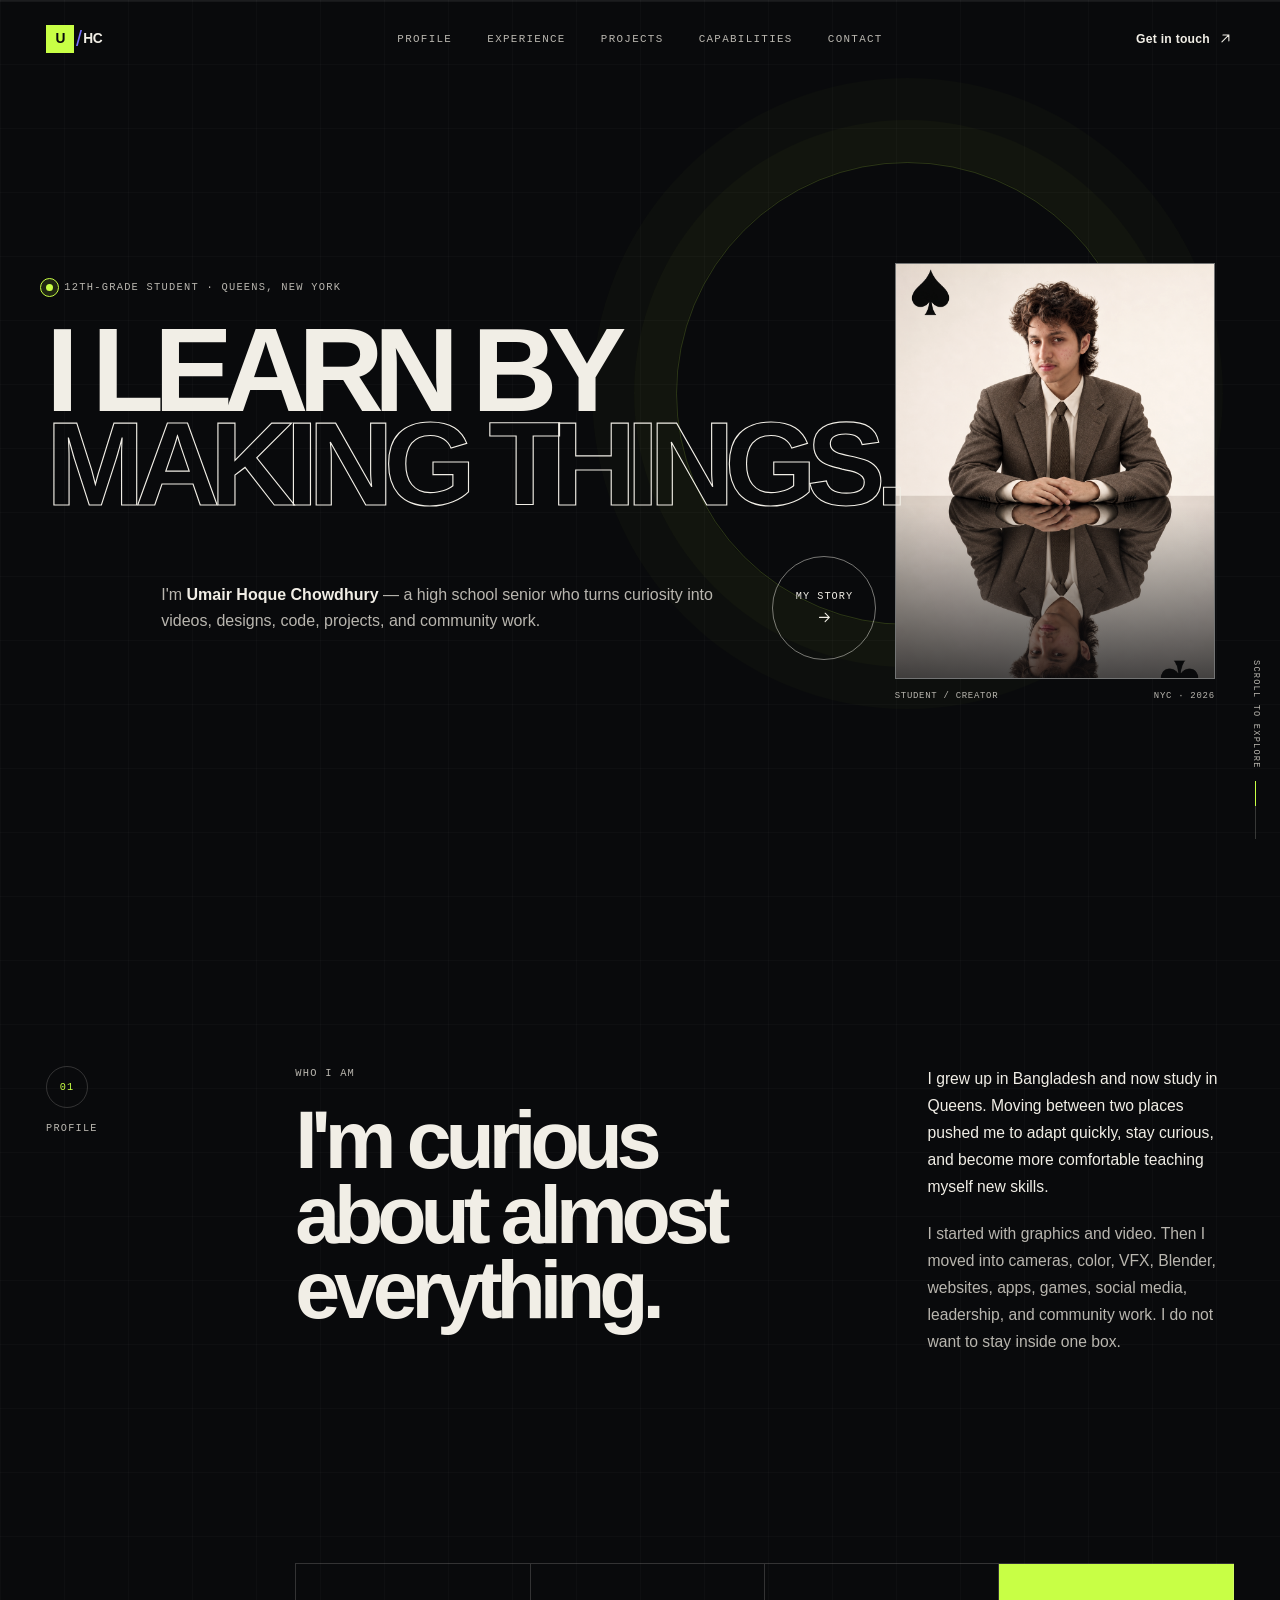
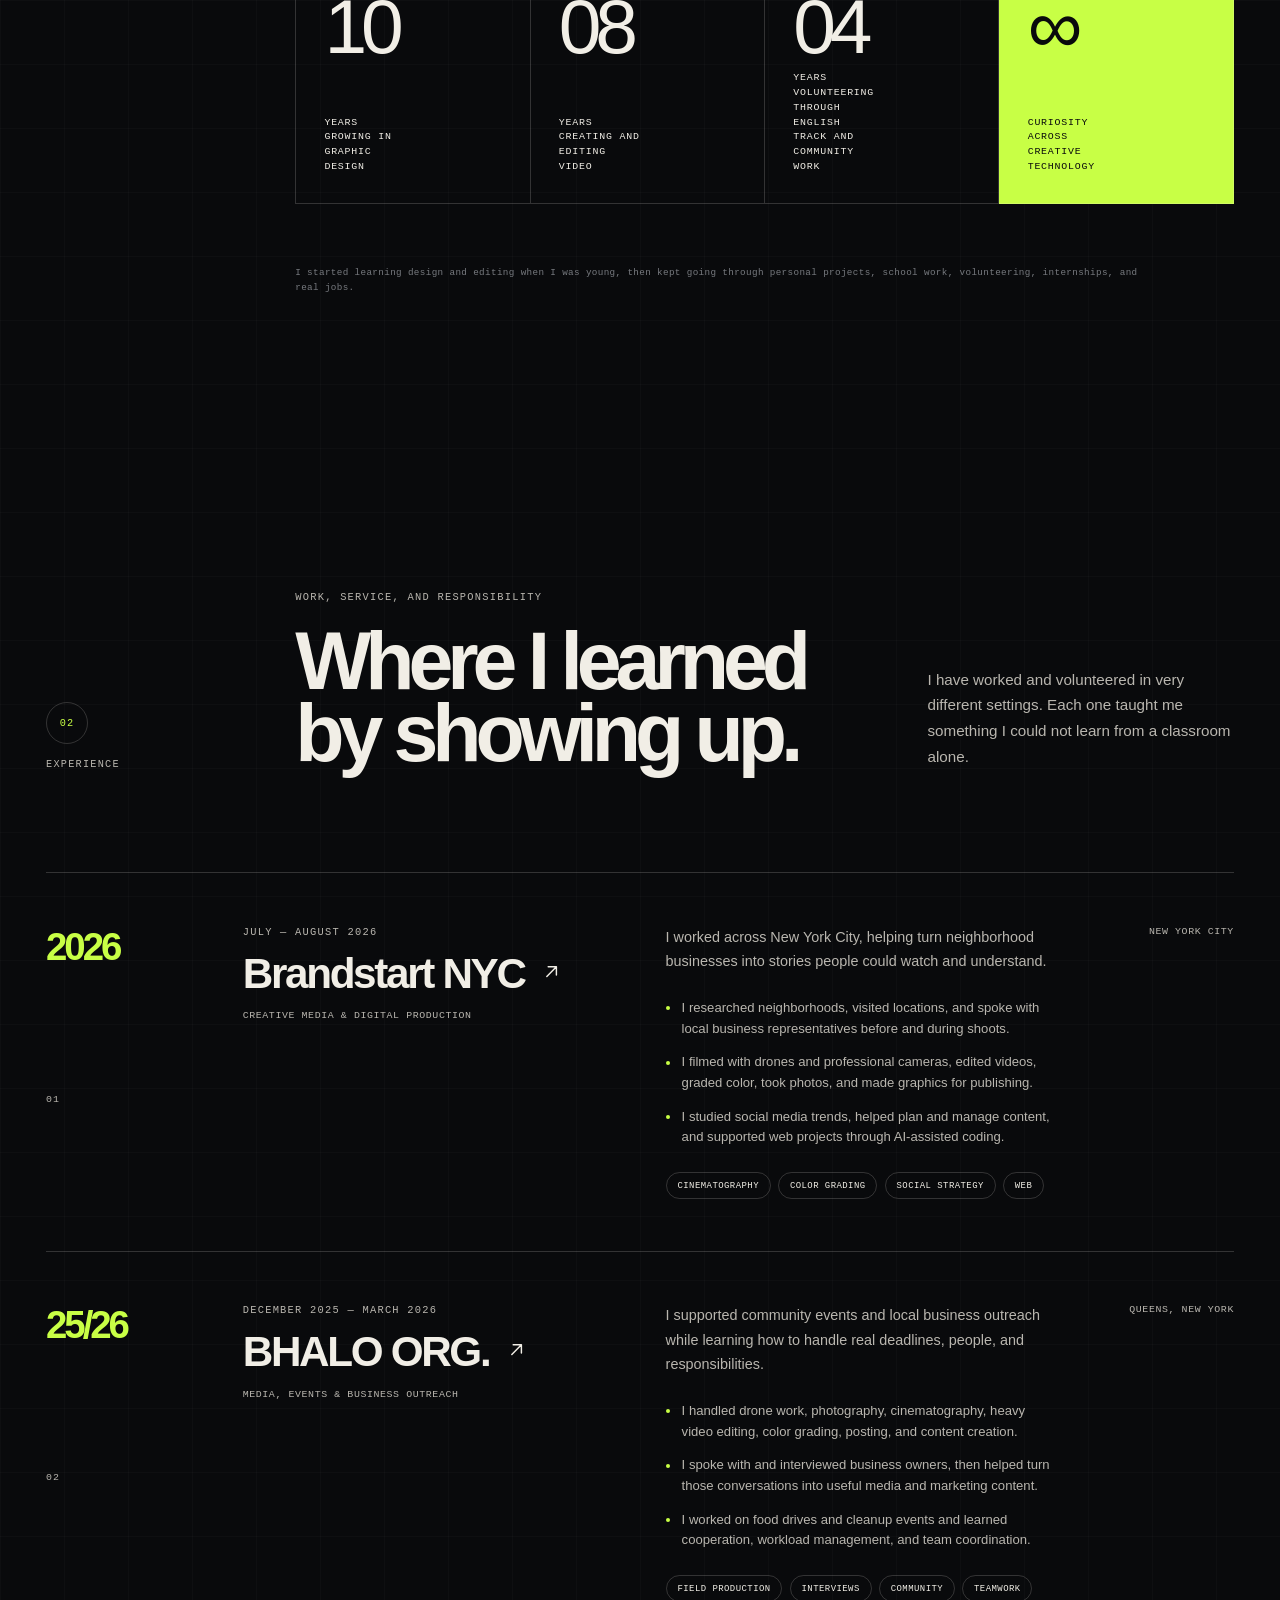
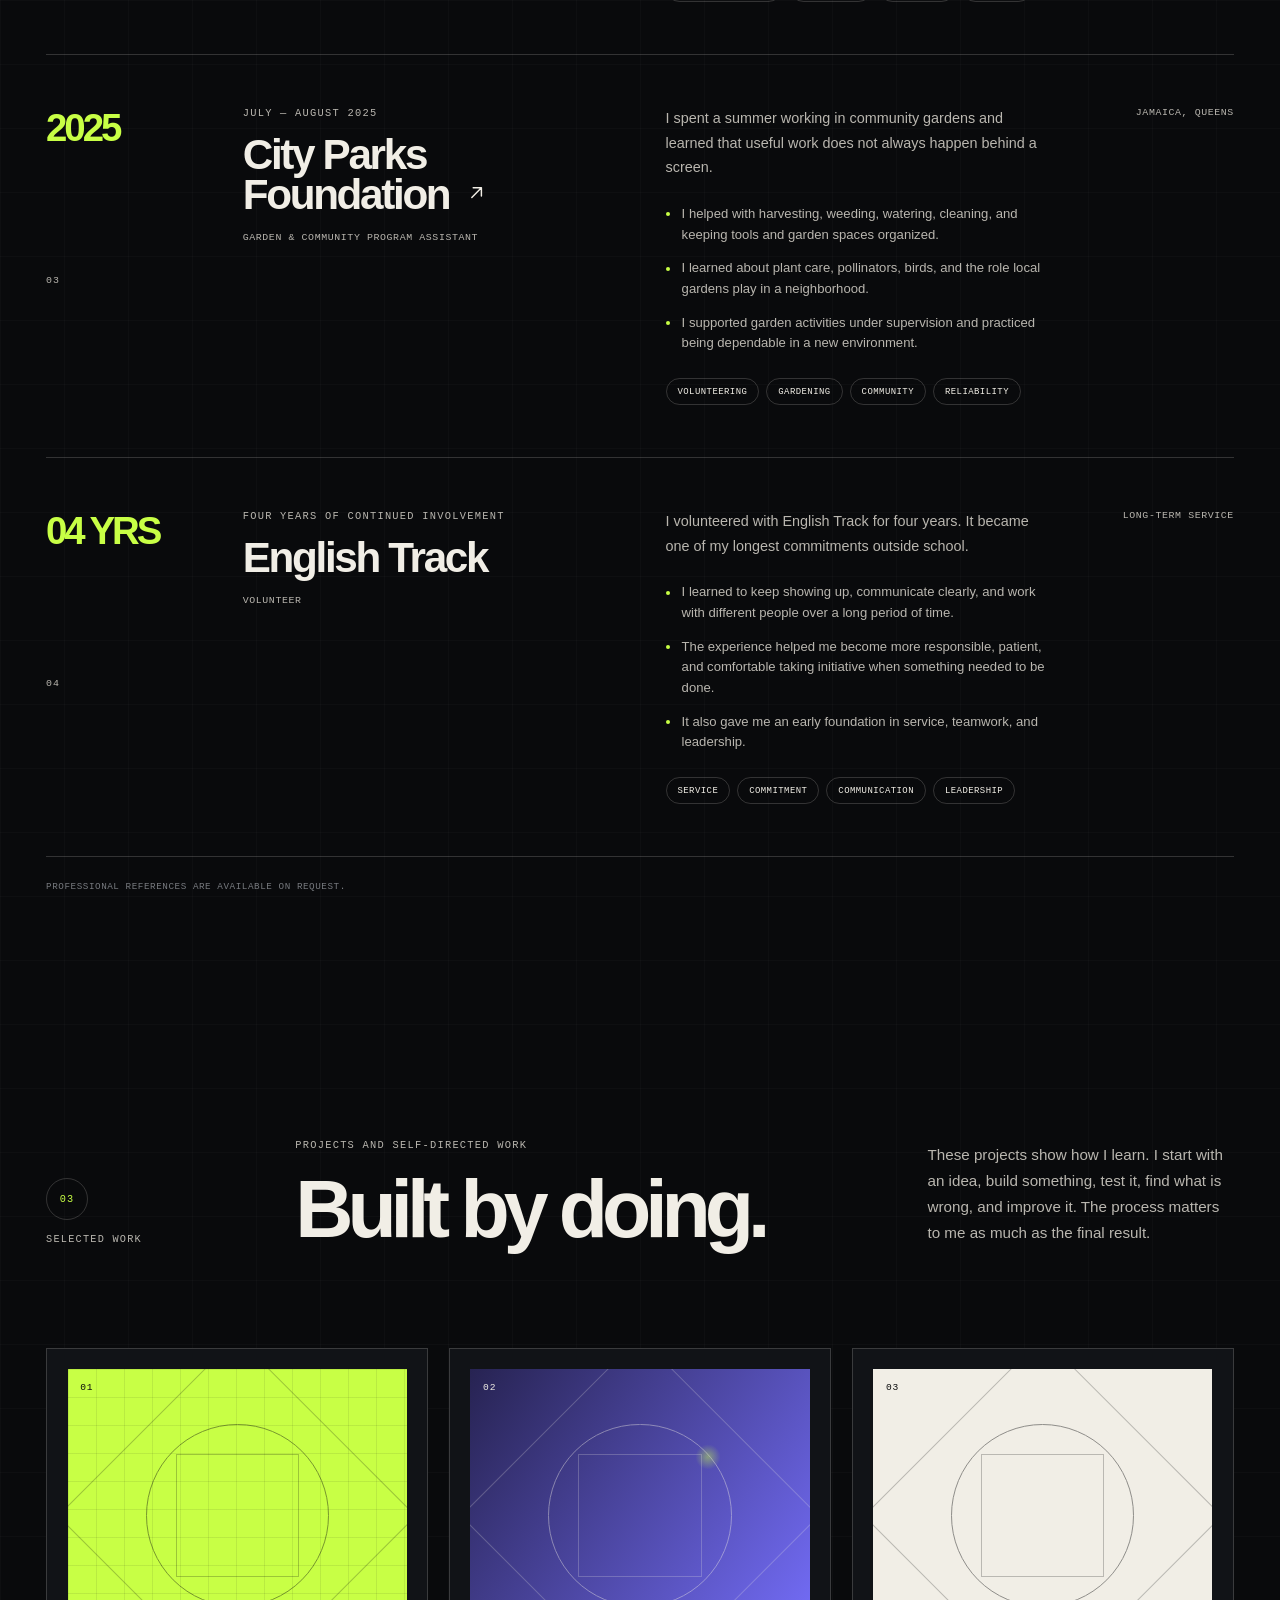
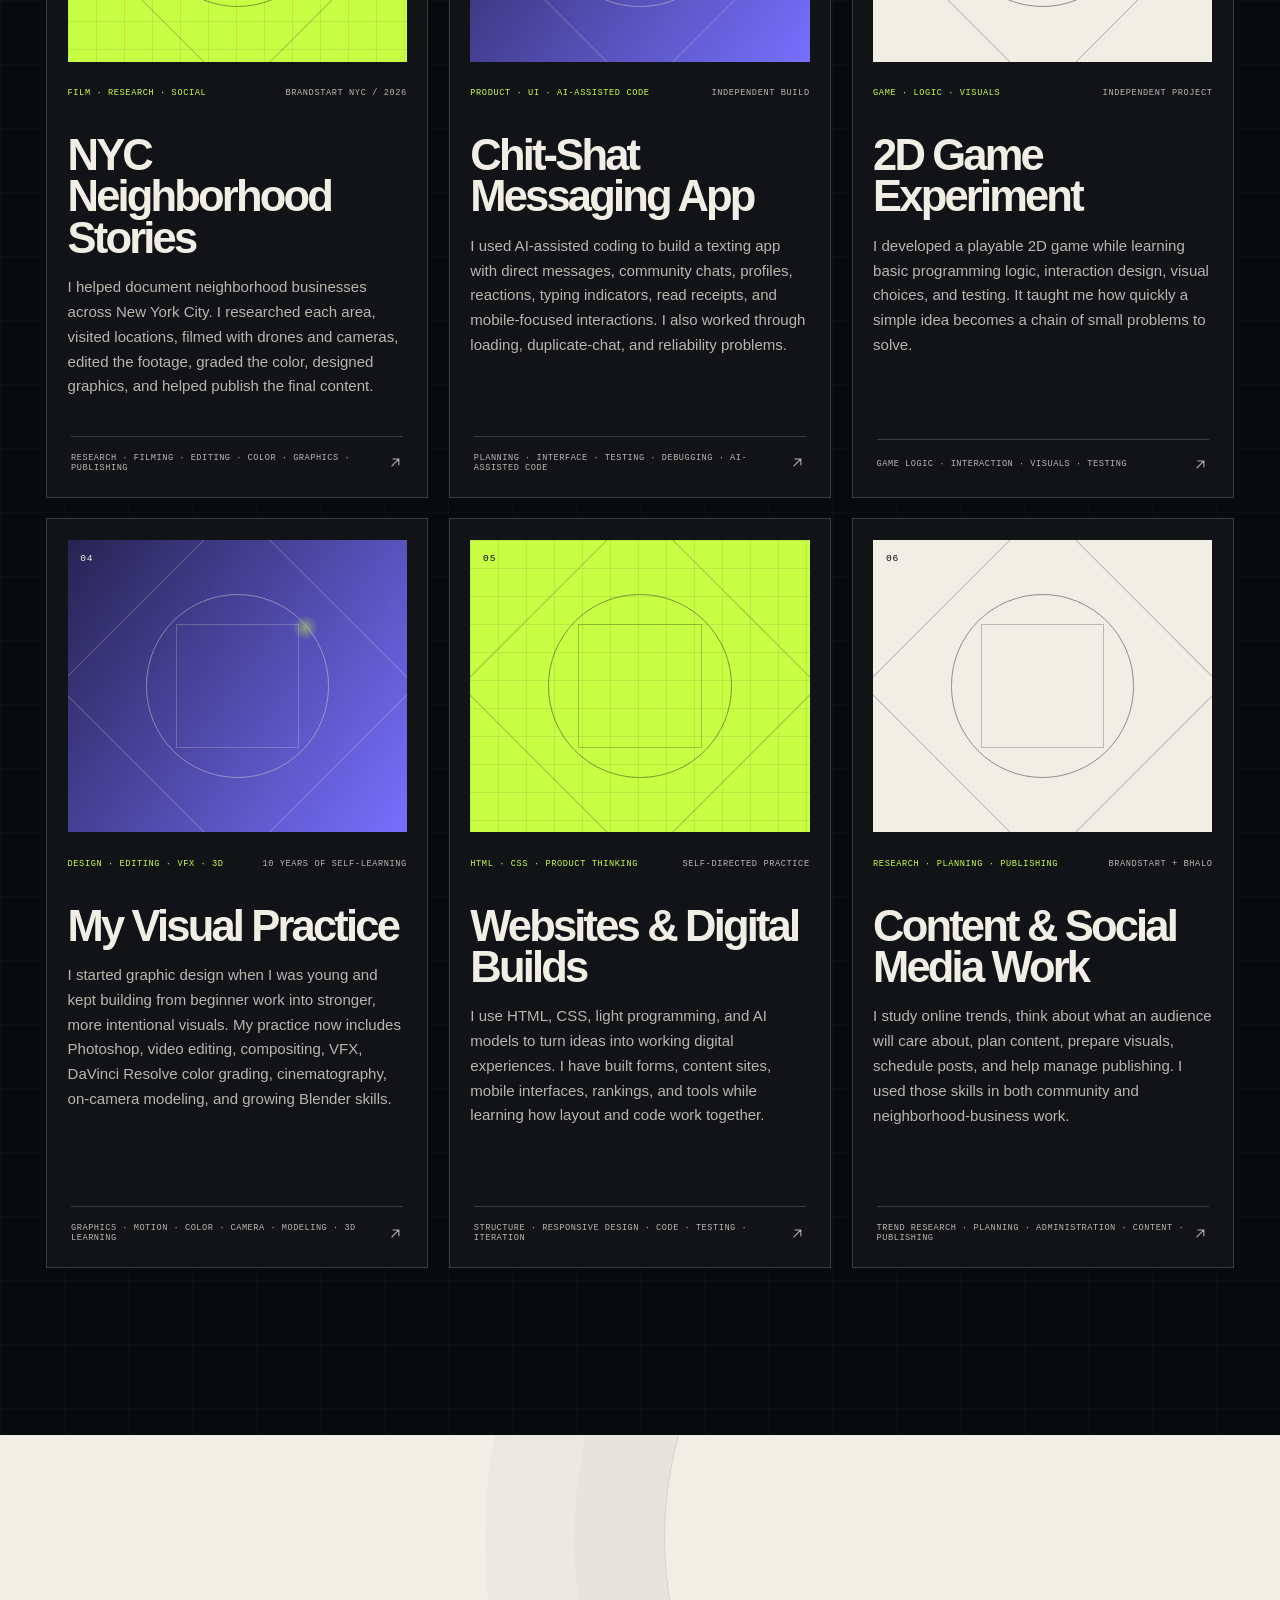
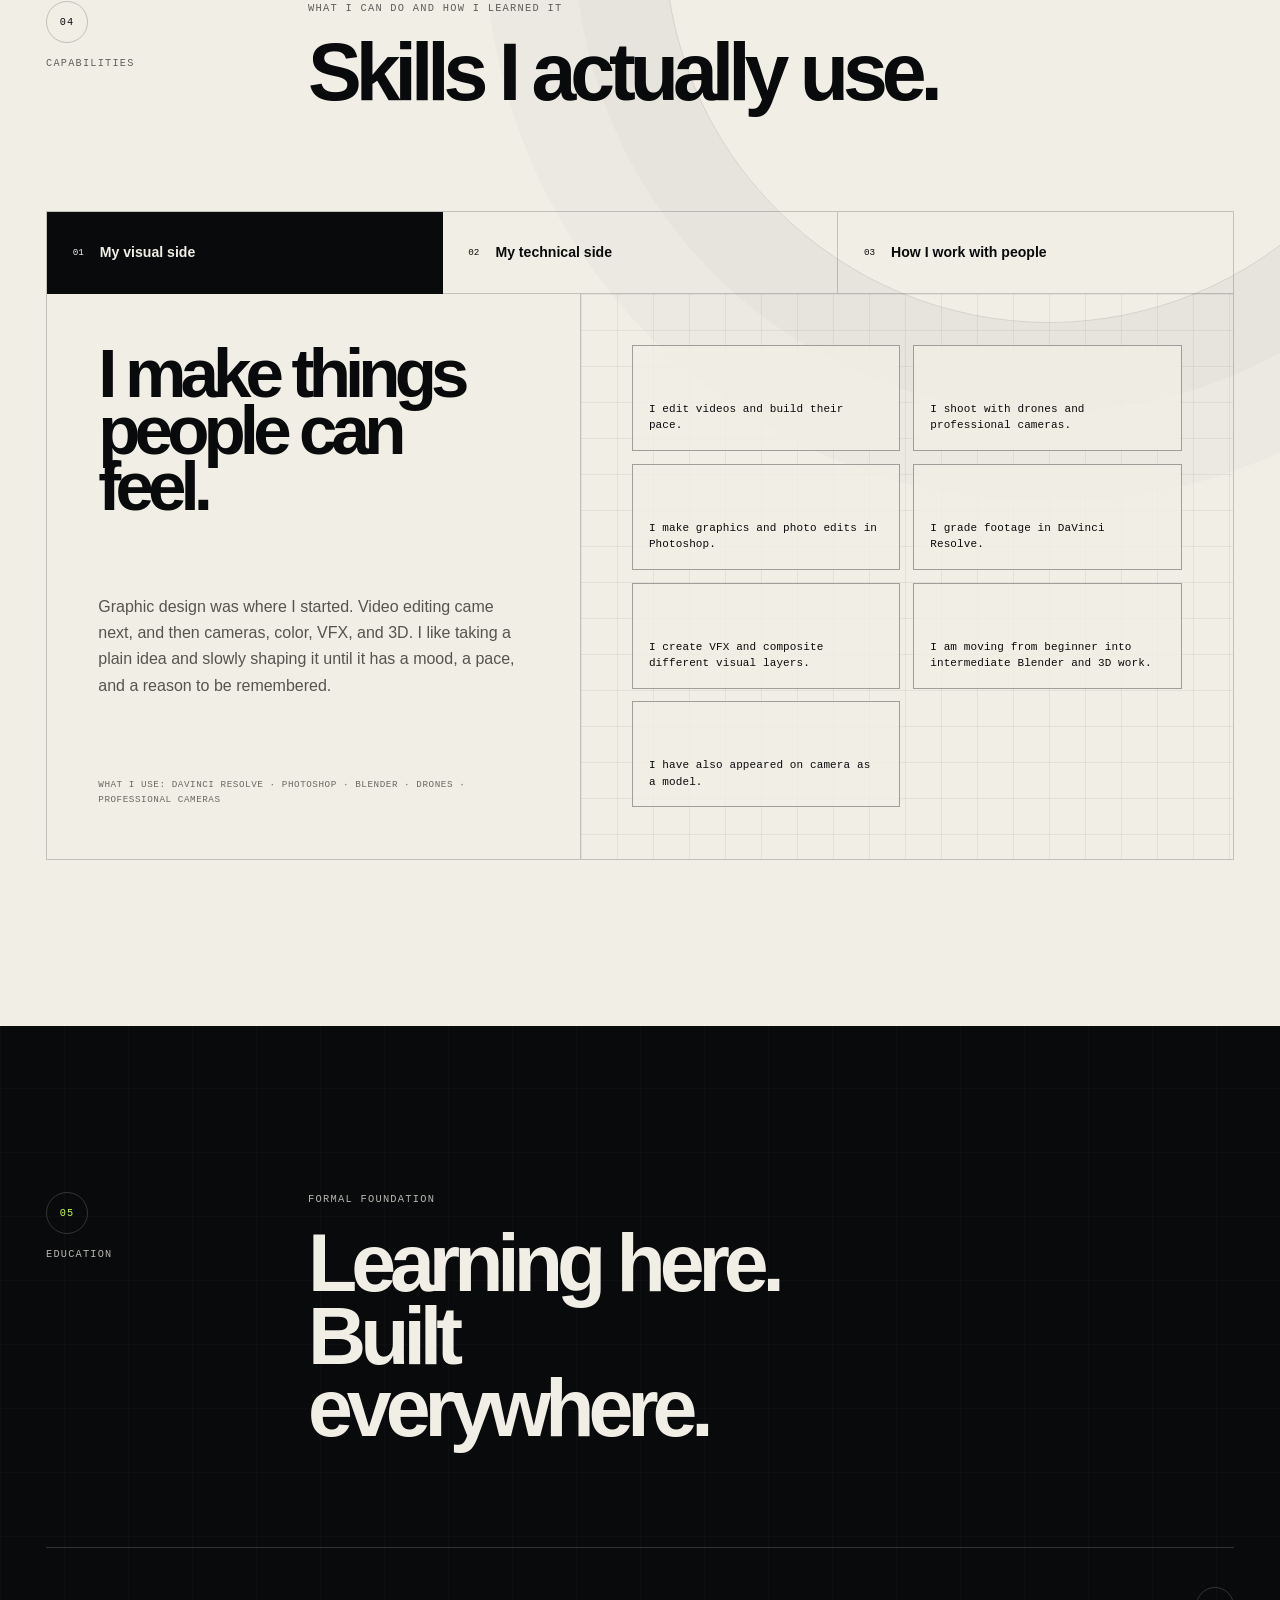
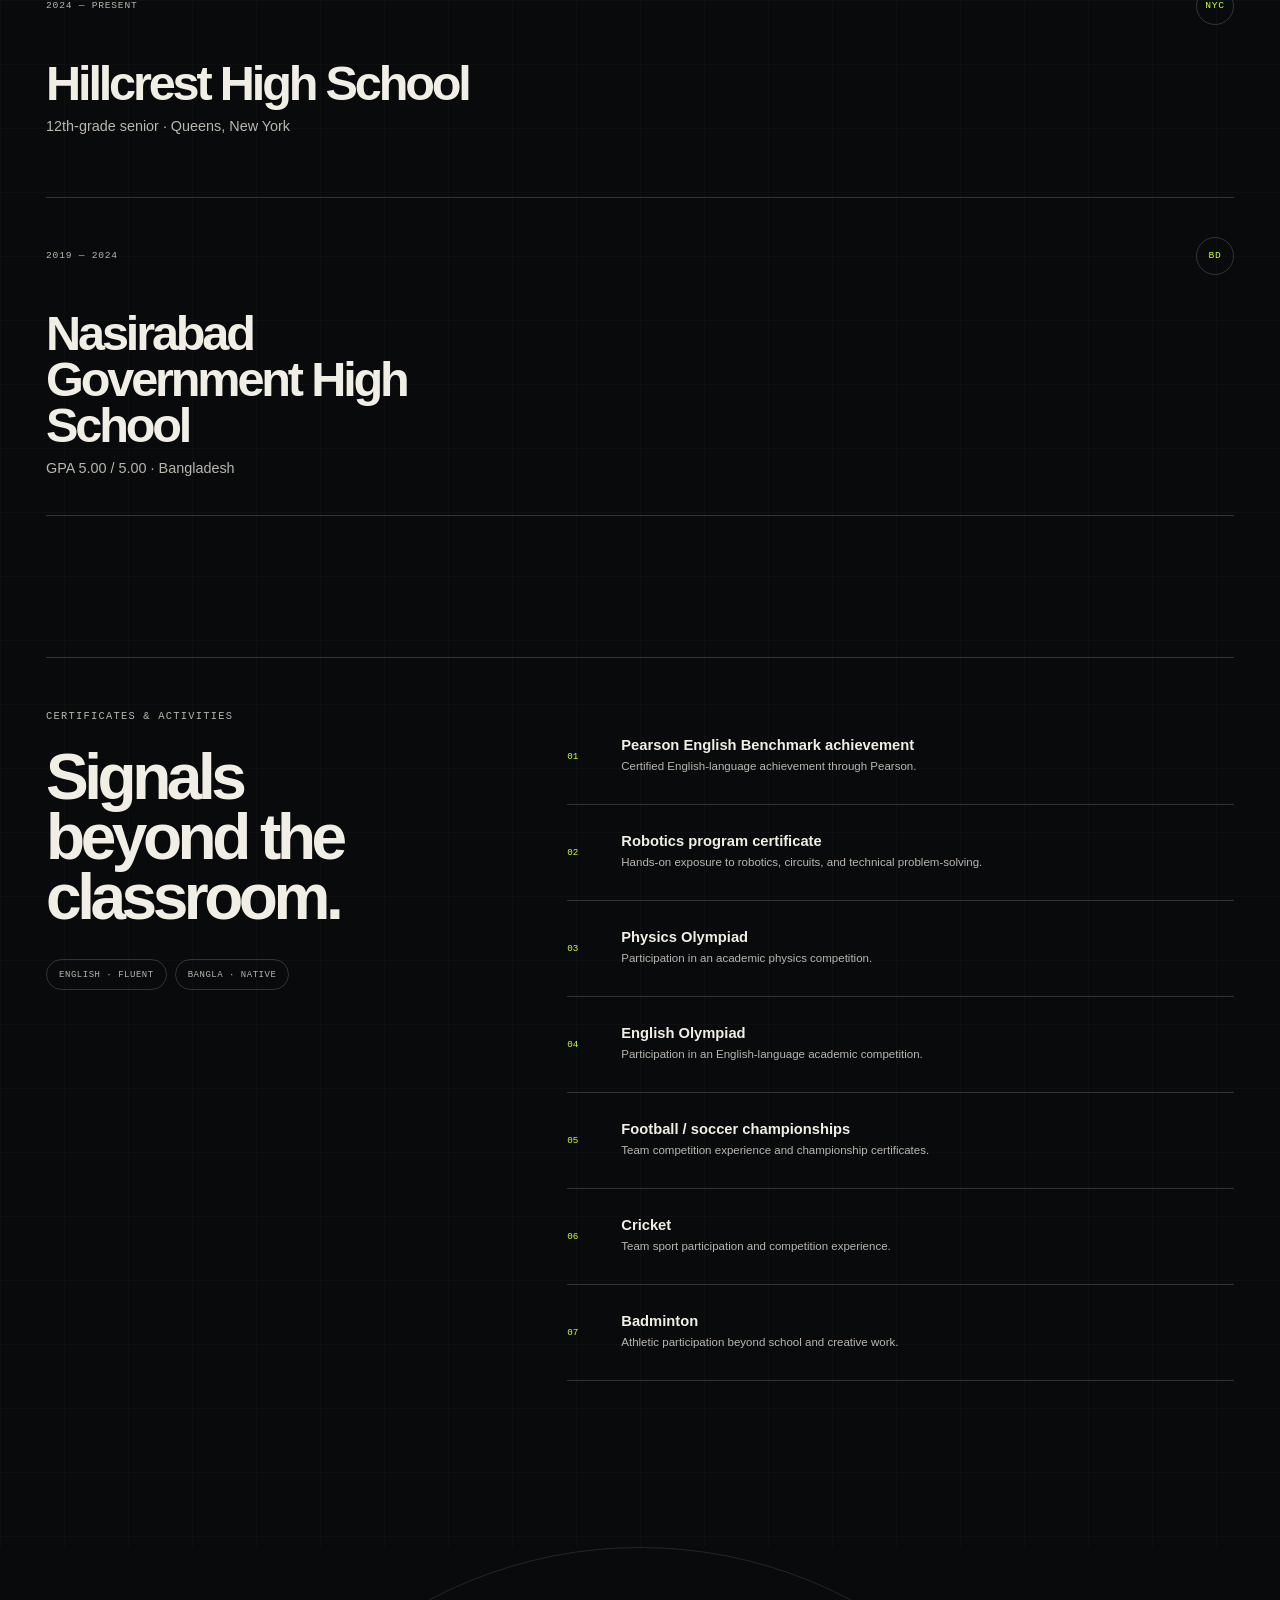
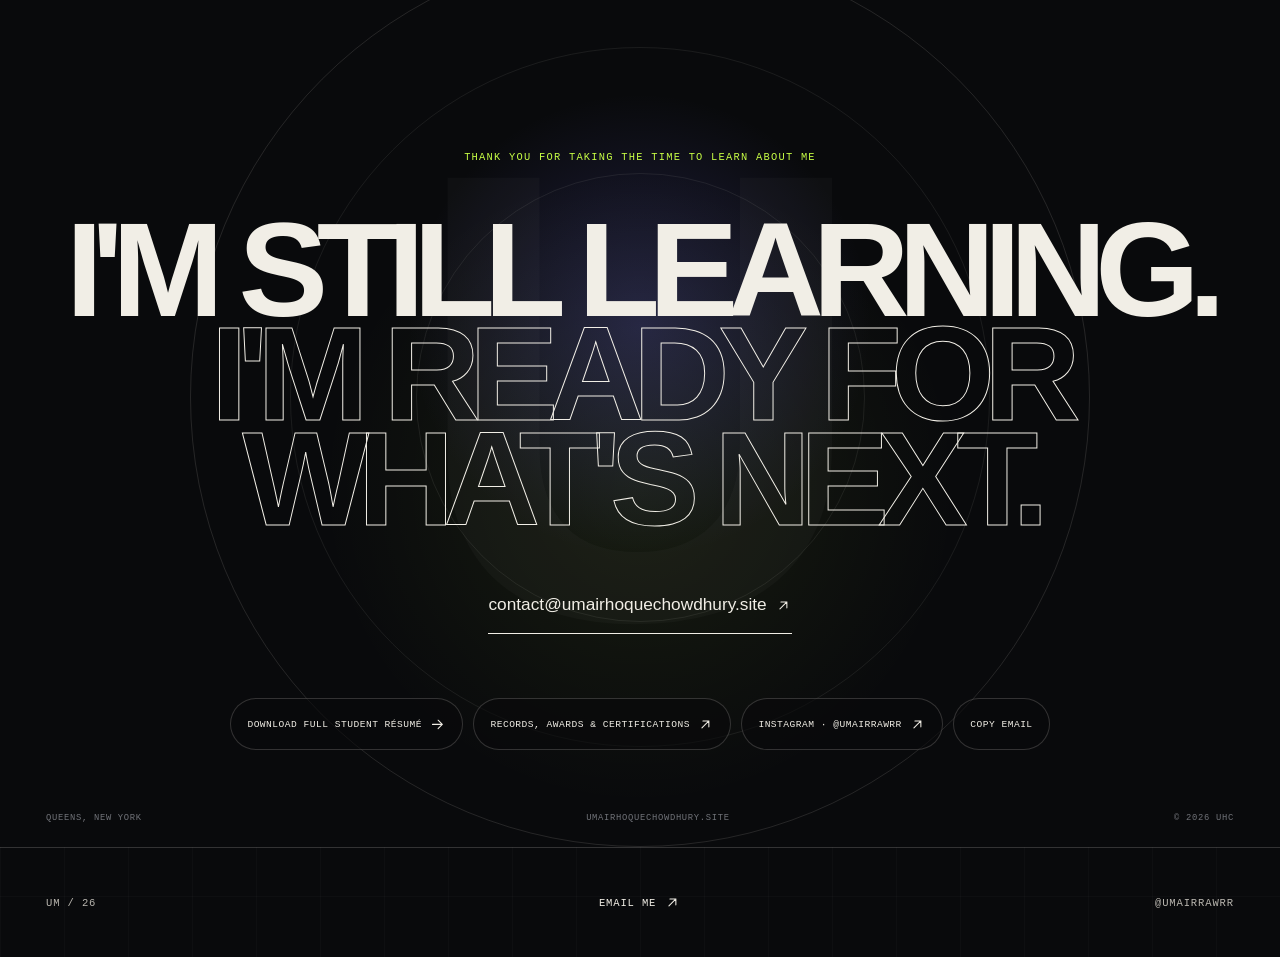
==== commit bceea365: "Add records page and update portfolio contact Co-authored-by: arena-agent <297053741+arena-agent@use" ====
--- a/index.html
+++ b/index.html
@@ -7,7 +7,748 @@
     <title>Umair Hoque Chowdhury — Student Portfolio</title>
     <meta name="description" content="The student portfolio of Umair Hoque Chowdhury — academics, community service, film, design, technology, leadership, and projects.">
     <link rel="canonical" href="https://umairhoquechowdhury.site/">
-    <meta property="og:type" content="website">
+
+    <!-- ═══════════════════════════════════════════════════════════════════
+         ENTITY / KNOWLEDGE GRAPH LAYER — machine-readable only.
+         Nothing below renders in the page. Do not move out of <head>.
+         ═══════════════════════════════════════════════════════════════════ -->
+    <meta name="author" content="Umair Hoque Chowdhury">
+    <meta name="subject" content="Umair Hoque Chowdhury — Digital Creator & Artist">
+    <meta name="robots" content="index, follow, max-image-preview:large, max-snippet:-1, max-video-preview:-1">
+    <meta name="googlebot" content="index, follow, max-image-preview:large">
+    <meta property="profile:first_name" content="Umair">
+    <meta property="profile:last_name" content="Hoque Chowdhury">
+    <meta property="profile:username" content="_.uma._.random._">
+    <meta property="profile:gender" content="male">
+    <meta property="og:image:alt" content="Umair Hoque Chowdhury — Digital Creator & Artist">
+    <meta name="twitter:image:alt" content="Umair Hoque Chowdhury — Digital Creator & Artist">
+    <!-- rel="me" identity links. Invisible. -->
+    <link rel="me" href="https://www.instagram.com/_.uma._.random._/">
+    <link rel="me" href="https://www.instagram.com/umairrawrr/">
+    <link rel="me" href="https://open.spotify.com/artist/53u8cUTzLvbmctIm72ny9B">
+    <link rel="me" href="https://music.apple.com/us/artist/umair-hoque-chowdhury/1798383993">
+    <link rel="me" href="https://www.iheart.com/artist/umair-hoque-chowdhury-45885504/">
+    <link rel="me" href="mailto:contact@umairhoquechowdhury.site">
+    <link rel="author" href="https://umairhoquechowdhury.site/">
+    <link rel="sitemap" type="application/xml" href="https://umairhoquechowdhury.site/sitemap.xml">
+    <!-- Primary entity graph: Person + WebSite + Music + Software + Works -->
+    <script type="application/ld+json" id="kg-entity">
+{
+  "@context": "https://schema.org",
+  "@graph": [
+    {
+      "@type": "ProfilePage",
+      "@id": "https://umairhoquechowdhury.site/#profilepage",
+      "url": "https://umairhoquechowdhury.site/",
+      "name": "Umair Hoque Chowdhury — Digital Creator & Artist",
+      "mainEntity": {
+        "@id": "https://umairhoquechowdhury.site/#person"
+      },
+      "about": {
+        "@id": "https://umairhoquechowdhury.site/#person"
+      },
+      "isPartOf": {
+        "@id": "https://umairhoquechowdhury.site/#website"
+      },
+      "dateCreated": "2026-01-01",
+      "dateModified": "2026-10-21",
+      "inLanguage": "en",
+      "primaryImageOfPage": {
+        "@id": "https://umairhoquechowdhury.site/#portrait"
+      }
+    },
+    {
+      "@type": "WebSite",
+      "@id": "https://umairhoquechowdhury.site/#website",
+      "url": "https://umairhoquechowdhury.site/",
+      "name": "Umair Hoque Chowdhury",
+      "alternateName": "umairhoquechowdhury.site",
+      "description": "Official website and portfolio of Umair Hoque Chowdhury — Digital Creator & Artist.",
+      "inLanguage": "en",
+      "publisher": {
+        "@id": "https://umairhoquechowdhury.site/#person"
+      },
+      "creator": {
+        "@id": "https://umairhoquechowdhury.site/#person"
+      },
+      "author": {
+        "@id": "https://umairhoquechowdhury.site/#person"
+      },
+      "copyrightHolder": {
+        "@id": "https://umairhoquechowdhury.site/#person"
+      },
+      "copyrightYear": 2026,
+      "about": {
+        "@id": "https://umairhoquechowdhury.site/#person"
+      }
+    },
+    {
+      "@type": "Person",
+      "@id": "https://umairhoquechowdhury.site/#person",
+      "name": "Umair Hoque Chowdhury",
+      "givenName": "Umair",
+      "additionalName": "Hoque",
+      "familyName": "Chowdhury",
+      "alternateName": [
+        "Umair",
+        "Umairr",
+        "Umair Chowdhury",
+        "UHC",
+        "Umair Hoque"
+      ],
+      "gender": "Male",
+      "birthDate": "2008-03-23",
+      "nationality": {
+        "@type": "Country",
+        "name": "Bangladesh"
+      },
+      "url": "https://umairhoquechowdhury.site/",
+      "mainEntityOfPage": {
+        "@id": "https://umairhoquechowdhury.site/#profilepage"
+      },
+      "image": [
+        {
+          "@type": "ImageObject",
+          "@id": "https://umairhoquechowdhury.site/#portrait",
+          "contentUrl": "https://umairhoquechowdhury.site/professional.png",
+          "url": "https://umairhoquechowdhury.site/professional.png",
+          "name": "Umair Hoque Chowdhury portrait",
+          "caption": "Umair Hoque Chowdhury — Digital Creator & Artist",
+          "representativeOfPage": true,
+          "creditText": "Umair Hoque Chowdhury",
+          "copyrightNotice": "© Umair Hoque Chowdhury",
+          "copyrightHolder": {
+            "@id": "https://umairhoquechowdhury.site/#person"
+          },
+          "license": "https://umairhoquechowdhury.site/press.html",
+          "acquireLicensePage": "https://umairhoquechowdhury.site/press.html"
+        },
+        {
+          "@type": "ImageObject",
+          "contentUrl": "https://umairhoquechowdhury.site/og.png",
+          "url": "https://umairhoquechowdhury.site/og.png",
+          "width": 1200,
+          "height": 630,
+          "caption": "Umair Hoque Chowdhury — Digital Creator & Artist",
+          "copyrightHolder": {
+            "@id": "https://umairhoquechowdhury.site/#person"
+          }
+        }
+      ],
+      "disambiguatingDescription": "Digital Creator & Artist",
+      "jobTitle": [
+        "Digital Creator",
+        "Artist",
+        "Visual Artist",
+        "Editorial Model",
+        "Filmmaker",
+        "Developer",
+        "Musician"
+      ],
+      "description": "Umair Hoque Chowdhury (born March 23, 2008) is a Digital Creator & Artist based in New York City. A visual artist, editorial model, filmmaker and influencer, he collaborates with Waimeer Chowdhury on his visual sides. As a developer he is the vibe-coded visual core programmer behind umairhoquechowdhury.site and nghsians.com, and is currently developing the texting app Chit-Shat (available upon request while under development). He is a professional graphics designer, VFX specialist, video editor, 3D modeler and drone expert. In production he is a starter musician — his first single, Tomar Golpo (with Jahi Sajid), is available on all major platforms — as well as a cinematographer, photographer, visualist, creative director and producer. Academically he is a high-achieving student leader on track for Fall 2027 college enrollment.",
+      "email": "mailto:contact@umairhoquechowdhury.site",
+      "homeLocation": {
+        "@type": "Place",
+        "name": "New York City",
+        "address": {
+          "@type": "PostalAddress",
+          "addressLocality": "Queens",
+          "addressRegion": "NY",
+          "addressCountry": "US"
+        }
+      },
+      "address": {
+        "@type": "PostalAddress",
+        "addressLocality": "Queens",
+        "addressRegion": "NY",
+        "addressCountry": "US"
+      },
+      "knowsLanguage": [
+        {
+          "@type": "Language",
+          "name": "English",
+          "alternateName": "en"
+        },
+        {
+          "@type": "Language",
+          "name": "Bengali",
+          "alternateName": "bn"
+        }
+      ],
+      "sameAs": [
+        "https://www.instagram.com/_.uma._.random._/",
+        "https://www.instagram.com/umairrawrr/",
+        "https://open.spotify.com/artist/53u8cUTzLvbmctIm72ny9B",
+        "https://music.apple.com/us/artist/umair-hoque-chowdhury/1798383993",
+        "https://www.iheart.com/artist/umair-hoque-chowdhury-45885504/",
+        "https://music.youtube.com/watch?v=X2R6NkC2ptE",
+        "https://music.amazon.com/tracks/B0DYD4WG8P",
+        "https://www.jiosaavn.com/album/tomar-golpo/Nq57fS2o5lg_"
+      ],
+      "hasOccupation": [
+        {
+          "@type": "Occupation",
+          "name": "Digital Creator",
+          "occupationalCategory": "27-1024"
+        },
+        {
+          "@type": "Occupation",
+          "name": "Visual Artist",
+          "occupationalCategory": "27-1013"
+        },
+        {
+          "@type": "Occupation",
+          "name": "Editorial Model",
+          "occupationalCategory": "41-9012"
+        },
+        {
+          "@type": "Occupation",
+          "name": "Filmmaker",
+          "occupationalCategory": "27-2012"
+        },
+        {
+          "@type": "Occupation",
+          "name": "Social Media Influencer",
+          "occupationalCategory": "27-3099"
+        },
+        {
+          "@type": "Occupation",
+          "name": "Software Developer",
+          "occupationalCategory": "15-1252"
+        },
+        {
+          "@type": "Occupation",
+          "name": "Graphic Designer",
+          "occupationalCategory": "27-1024"
+        },
+        {
+          "@type": "Occupation",
+          "name": "VFX Specialist",
+          "occupationalCategory": "27-1014"
+        },
+        {
+          "@type": "Occupation",
+          "name": "Video Editor",
+          "occupationalCategory": "27-4032"
+        },
+        {
+          "@type": "Occupation",
+          "name": "3D Modeler",
+          "occupationalCategory": "27-1014"
+        },
+        {
+          "@type": "Occupation",
+          "name": "Drone Pilot / Aerial Cinematographer",
+          "occupationalCategory": "27-4031"
+        },
+        {
+          "@type": "Occupation",
+          "name": "Musician",
+          "occupationalCategory": "27-2042"
+        },
+        {
+          "@type": "Occupation",
+          "name": "Cinematographer",
+          "occupationalCategory": "27-4031"
+        },
+        {
+          "@type": "Occupation",
+          "name": "Photographer",
+          "occupationalCategory": "27-4021"
+        },
+        {
+          "@type": "Occupation",
+          "name": "Visualist",
+          "occupationalCategory": "27-1014"
+        },
+        {
+          "@type": "Occupation",
+          "name": "Creative Director",
+          "occupationalCategory": "27-1011"
+        },
+        {
+          "@type": "Occupation",
+          "name": "Producer",
+          "occupationalCategory": "27-2012"
+        }
+      ],
+      "knowsAbout": [
+        "Digital content creation",
+        "Editorial modeling",
+        "Filmmaking",
+        "Cinematography",
+        "Photography",
+        "Drone cinematography",
+        "Video editing",
+        "VFX and compositing",
+        "Color grading (DaVinci Resolve)",
+        "Graphic design (Adobe Photoshop)",
+        "3D modeling (Blender)",
+        "Creative direction",
+        "Music production and songwriting",
+        "Web development (HTML, CSS, JavaScript)",
+        "Mobile messaging app development",
+        "AI-assisted (vibe) coding",
+        "Social media strategy",
+        "Leadership"
+      ],
+      "colleague": [
+        {
+          "@type": "Person",
+          "name": "Waimeer Chowdhury",
+          "description": "Creative collaborator — Umair works with Waimeer Chowdhury on his visual sides."
+        },
+        {
+          "@type": "Person",
+          "name": "Jahi Sajid",
+          "sameAs": [
+            "https://music.apple.com/us/artist/jahi-sajid/1798384034",
+            "https://open.spotify.com/artist/5dJw42Ygvtx7ZUe90X3oJ4"
+          ]
+        }
+      ],
+      "subjectOf": {
+        "@id": "https://umairhoquechowdhury.site/#profilepage"
+      },
+      "owns": [
+        {
+          "@id": "https://umairhoquechowdhury.site/#website"
+        },
+        {
+          "@id": "https://nghsians.com/#website"
+        }
+      ],
+      "contactPoint": {
+        "@type": "ContactPoint",
+        "contactType": "bookings and collaborations",
+        "email": "contact@umairhoquechowdhury.site",
+        "url": "https://umairhoquechowdhury.site/#contact",
+        "availableLanguage": [
+          "English",
+          "Bengali"
+        ]
+      }
+    },
+    {
+      "@type": "MusicAlbum",
+      "@id": "https://umairhoquechowdhury.site/#tomar-golpo-single",
+      "name": "Tomar Golpo",
+      "albumReleaseType": "https://schema.org/SingleRelease",
+      "albumProductionType": "https://schema.org/StudioAlbum",
+      "datePublished": "2025-02-20",
+      "genre": "Pop",
+      "numTracks": 1,
+      "byArtist": [
+        {
+          "@id": "https://umairhoquechowdhury.site/#person"
+        },
+        {
+          "@type": "Person",
+          "name": "Jahi Sajid",
+          "sameAs": [
+            "https://music.apple.com/us/artist/jahi-sajid/1798384034",
+            "https://open.spotify.com/artist/5dJw42Ygvtx7ZUe90X3oJ4"
+          ]
+        }
+      ],
+      "copyrightHolder": {
+        "@id": "https://umairhoquechowdhury.site/#person"
+      },
+      "copyrightYear": 2025,
+      "image": "https://i.scdn.co/image/ab67616d0000b2737e487042dd7abe5b7d8a8395",
+      "track": {
+        "@id": "https://umairhoquechowdhury.site/#tomar-golpo"
+      },
+      "url": "https://open.spotify.com/album/3V42k0NW6JMwEHKtwZMRzz",
+      "sameAs": [
+        "https://open.spotify.com/album/3V42k0NW6JMwEHKtwZMRzz",
+        "https://music.apple.com/us/album/tomar-golpo-single/1798384559",
+        "https://www.iheart.com/artist/umair-hoque-chowdhury-45885504/albums/tomar-golpo-315599149",
+        "https://www.jiosaavn.com/album/tomar-golpo/Nq57fS2o5lg_"
+      ]
+    },
+    {
+      "@type": "MusicRecording",
+      "@id": "https://umairhoquechowdhury.site/#tomar-golpo",
+      "name": "Tomar Golpo",
+      "description": "Debut single by Umair Hoque Chowdhury with Jahi Sajid, released February 20, 2025 and distributed to all major streaming platforms.",
+      "datePublished": "2025-02-20",
+      "duration": "PT2M54S",
+      "genre": "Pop",
+      "inLanguage": "bn",
+      "byArtist": [
+        {
+          "@id": "https://umairhoquechowdhury.site/#person"
+        },
+        {
+          "@type": "Person",
+          "name": "Jahi Sajid",
+          "sameAs": [
+            "https://music.apple.com/us/artist/jahi-sajid/1798384034",
+            "https://open.spotify.com/artist/5dJw42Ygvtx7ZUe90X3oJ4"
+          ]
+        }
+      ],
+      "inAlbum": {
+        "@id": "https://umairhoquechowdhury.site/#tomar-golpo-single"
+      },
+      "image": "https://i.scdn.co/image/ab67616d0000b2737e487042dd7abe5b7d8a8395",
+      "copyrightHolder": {
+        "@id": "https://umairhoquechowdhury.site/#person"
+      },
+      "copyrightYear": 2025,
+      "url": "https://open.spotify.com/track/2hQQctyc5xgPuOeFReLGG7",
+      "sameAs": [
+        "https://open.spotify.com/track/2hQQctyc5xgPuOeFReLGG7",
+        "https://music.apple.com/us/album/tomar-golpo/1798384559?i=1798384560",
+        "https://music.youtube.com/watch?v=X2R6NkC2ptE",
+        "https://www.iheart.com/artist/umair-hoque-chowdhury-jahi-sajid-45885504/songs/tomar-golpo-315599150/",
+        "https://music.amazon.com/tracks/B0DYD4WG8P",
+        "https://www.jiosaavn.com/album/tomar-golpo/Nq57fS2o5lg_"
+      ],
+      "potentialAction": {
+        "@type": "ListenAction",
+        "target": [
+          "https://open.spotify.com/track/2hQQctyc5xgPuOeFReLGG7",
+          "https://music.apple.com/us/album/tomar-golpo/1798384559?i=1798384560",
+          "https://music.youtube.com/watch?v=X2R6NkC2ptE",
+          "https://www.iheart.com/artist/umair-hoque-chowdhury-jahi-sajid-45885504/songs/tomar-golpo-315599150/",
+          "https://music.amazon.com/tracks/B0DYD4WG8P"
+        ]
+      }
+    },
+    {
+      "@type": "SoftwareApplication",
+      "@id": "https://umairhoquechowdhury.site/#chit-shat",
+      "name": "Chit-Shat",
+      "alternateName": "Chit-Shat Messaging App",
+      "applicationCategory": "CommunicationApplication",
+      "operatingSystem": "Android, iOS, Web",
+      "description": "A texting app with direct messages, community chats, profiles, reactions, typing indicators and read receipts. Currently under development; available upon request from the developer.",
+      "creativeWorkStatus": "In development",
+      "author": {
+        "@id": "https://umairhoquechowdhury.site/#person"
+      },
+      "creator": {
+        "@id": "https://umairhoquechowdhury.site/#person"
+      },
+      "maintainer": {
+        "@id": "https://umairhoquechowdhury.site/#person"
+      },
+      "offers": {
+        "@type": "Offer",
+        "price": "0",
+        "priceCurrency": "USD",
+        "availability": "https://schema.org/PreOrder",
+        "description": "Available upon asking the developer while under development."
+      }
+    },
+    {
+      "@type": "WebSite",
+      "@id": "https://nghsians.com/#website",
+      "url": "https://nghsians.com/",
+      "name": "NGHSIANS",
+      "description": "Community website — visual core programmed by Umair Hoque Chowdhury.",
+      "creator": {
+        "@id": "https://umairhoquechowdhury.site/#person"
+      },
+      "author": {
+        "@id": "https://umairhoquechowdhury.site/#person"
+      },
+      "inLanguage": [
+        "en",
+        "bn"
+      ]
+    },
+    {
+      "@type": "ItemList",
+      "@id": "https://umairhoquechowdhury.site/#works",
+      "name": "Selected works by Umair Hoque Chowdhury",
+      "itemListElement": [
+        {
+          "@type": "ListItem",
+          "position": 1,
+          "item": {
+            "@id": "https://umairhoquechowdhury.site/#tomar-golpo"
+          }
+        },
+        {
+          "@type": "ListItem",
+          "position": 2,
+          "item": {
+            "@id": "https://umairhoquechowdhury.site/#chit-shat"
+          }
+        },
+        {
+          "@type": "ListItem",
+          "position": 3,
+          "item": {
+            "@id": "https://nghsians.com/#website"
+          }
+        },
+        {
+          "@type": "ListItem",
+          "position": 4,
+          "item": {
+            "@id": "https://umairhoquechowdhury.site/#website"
+          }
+        }
+      ]
+    }
+  ]
+}
+    </script>
+    <!-- Photo gallery for the knowledge panel image carousel.
+         Upload /kg/umair-01.png … umair-12.png (see kg/README.md) BEFORE deploying. -->
+    <script type="application/ld+json" id="kg-gallery">
+{
+  "@context": "https://schema.org",
+  "@type": "ImageGallery",
+  "@id": "https://umairhoquechowdhury.site/#gallery",
+  "name": "Umair Hoque Chowdhury — photos",
+  "about": {
+    "@id": "https://umairhoquechowdhury.site/#person"
+  },
+  "creator": {
+    "@id": "https://umairhoquechowdhury.site/#person"
+  },
+  "isPartOf": {
+    "@id": "https://umairhoquechowdhury.site/#website"
+  },
+  "associatedMedia": [
+    {
+      "@type": "ImageObject",
+      "@id": "https://umairhoquechowdhury.site/#photo-01",
+      "contentUrl": "https://umairhoquechowdhury.site/kg/umair-01.png",
+      "url": "https://umairhoquechowdhury.site/kg/umair-01.png",
+      "name": "Umair Hoque Chowdhury — editorial portrait",
+      "caption": "Umair Hoque Chowdhury, Digital Creator & Artist — editorial portrait.",
+      "creditText": "Umair Hoque Chowdhury",
+      "copyrightNotice": "© Umair Hoque Chowdhury",
+      "copyrightHolder": {
+        "@id": "https://umairhoquechowdhury.site/#person"
+      },
+      "license": "https://umairhoquechowdhury.site/press.html",
+      "acquireLicensePage": "https://umairhoquechowdhury.site/press.html",
+      "about": {
+        "@id": "https://umairhoquechowdhury.site/#person"
+      },
+      "representativeOfPage": false
+    },
+    {
+      "@type": "ImageObject",
+      "@id": "https://umairhoquechowdhury.site/#photo-02",
+      "contentUrl": "https://umairhoquechowdhury.site/kg/umair-02.png",
+      "url": "https://umairhoquechowdhury.site/kg/umair-02.png",
+      "name": "Umair Hoque Chowdhury — on-set filmmaking",
+      "caption": "Umair Hoque Chowdhury, Digital Creator & Artist — on-set filmmaking.",
+      "creditText": "Umair Hoque Chowdhury",
+      "copyrightNotice": "© Umair Hoque Chowdhury",
+      "copyrightHolder": {
+        "@id": "https://umairhoquechowdhury.site/#person"
+      },
+      "license": "https://umairhoquechowdhury.site/press.html",
+      "acquireLicensePage": "https://umairhoquechowdhury.site/press.html",
+      "about": {
+        "@id": "https://umairhoquechowdhury.site/#person"
+      },
+      "representativeOfPage": false
+    },
+    {
+      "@type": "ImageObject",
+      "@id": "https://umairhoquechowdhury.site/#photo-03",
+      "contentUrl": "https://umairhoquechowdhury.site/kg/umair-03.png",
+      "url": "https://umairhoquechowdhury.site/kg/umair-03.png",
+      "name": "Umair Hoque Chowdhury — cinematography and camera work",
+      "caption": "Umair Hoque Chowdhury, Digital Creator & Artist — cinematography and camera work.",
+      "creditText": "Umair Hoque Chowdhury",
+      "copyrightNotice": "© Umair Hoque Chowdhury",
+      "copyrightHolder": {
+        "@id": "https://umairhoquechowdhury.site/#person"
+      },
+      "license": "https://umairhoquechowdhury.site/press.html",
+      "acquireLicensePage": "https://umairhoquechowdhury.site/press.html",
+      "about": {
+        "@id": "https://umairhoquechowdhury.site/#person"
+      },
+      "representativeOfPage": false
+    },
+    {
+      "@type": "ImageObject",
+      "@id": "https://umairhoquechowdhury.site/#photo-04",
+      "contentUrl": "https://umairhoquechowdhury.site/kg/umair-04.png",
+      "url": "https://umairhoquechowdhury.site/kg/umair-04.png",
+      "name": "Umair Hoque Chowdhury — editorial modeling",
+      "caption": "Umair Hoque Chowdhury, Digital Creator & Artist — editorial modeling.",
+      "creditText": "Umair Hoque Chowdhury",
+      "copyrightNotice": "© Umair Hoque Chowdhury",
+      "copyrightHolder": {
+        "@id": "https://umairhoquechowdhury.site/#person"
+      },
+      "license": "https://umairhoquechowdhury.site/press.html",
+      "acquireLicensePage": "https://umairhoquechowdhury.site/press.html",
+      "about": {
+        "@id": "https://umairhoquechowdhury.site/#person"
+      },
+      "representativeOfPage": false
+    },
+    {
+      "@type": "ImageObject",
+      "@id": "https://umairhoquechowdhury.site/#photo-05",
+      "contentUrl": "https://umairhoquechowdhury.site/kg/umair-05.png",
+      "url": "https://umairhoquechowdhury.site/kg/umair-05.png",
+      "name": "Umair Hoque Chowdhury — drone and aerial photography",
+      "caption": "Umair Hoque Chowdhury, Digital Creator & Artist — drone and aerial photography.",
+      "creditText": "Umair Hoque Chowdhury",
+      "copyrightNotice": "© Umair Hoque Chowdhury",
+      "copyrightHolder": {
+        "@id": "https://umairhoquechowdhury.site/#person"
+      },
+      "license": "https://umairhoquechowdhury.site/press.html",
+      "acquireLicensePage": "https://umairhoquechowdhury.site/press.html",
+      "about": {
+        "@id": "https://umairhoquechowdhury.site/#person"
+      },
+      "representativeOfPage": false
+    },
+    {
+      "@type": "ImageObject",
+      "@id": "https://umairhoquechowdhury.site/#photo-06",
+      "contentUrl": "https://umairhoquechowdhury.site/kg/umair-06.png",
+      "url": "https://umairhoquechowdhury.site/kg/umair-06.png",
+      "name": "Umair Hoque Chowdhury — behind the scenes production",
+      "caption": "Umair Hoque Chowdhury, Digital Creator & Artist — behind the scenes production.",
+      "creditText": "Umair Hoque Chowdhury",
+      "copyrightNotice": "© Umair Hoque Chowdhury",
+      "copyrightHolder": {
+        "@id": "https://umairhoquechowdhury.site/#person"
+      },
+      "license": "https://umairhoquechowdhury.site/press.html",
+      "acquireLicensePage": "https://umairhoquechowdhury.site/press.html",
+      "about": {
+        "@id": "https://umairhoquechowdhury.site/#person"
+      },
+      "representativeOfPage": false
+    },
+    {
+      "@type": "ImageObject",
+      "@id": "https://umairhoquechowdhury.site/#photo-07",
+      "contentUrl": "https://umairhoquechowdhury.site/kg/umair-07.png",
+      "url": "https://umairhoquechowdhury.site/kg/umair-07.png",
+      "name": "Umair Hoque Chowdhury — visual artist portrait",
+      "caption": "Umair Hoque Chowdhury, Digital Creator & Artist — visual artist portrait.",
+      "creditText": "Umair Hoque Chowdhury",
+      "copyrightNotice": "© Umair Hoque Chowdhury",
+      "copyrightHolder": {
+        "@id": "https://umairhoquechowdhury.site/#person"
+      },
+      "license": "https://umairhoquechowdhury.site/press.html",
+      "acquireLicensePage": "https://umairhoquechowdhury.site/press.html",
+      "about": {
+        "@id": "https://umairhoquechowdhury.site/#person"
+      },
+      "representativeOfPage": false
+    },
+    {
+      "@type": "ImageObject",
+      "@id": "https://umairhoquechowdhury.site/#photo-08",
+      "contentUrl": "https://umairhoquechowdhury.site/kg/umair-08.png",
+      "url": "https://umairhoquechowdhury.site/kg/umair-08.png",
+      "name": "Umair Hoque Chowdhury — creative direction",
+      "caption": "Umair Hoque Chowdhury, Digital Creator & Artist — creative direction.",
+      "creditText": "Umair Hoque Chowdhury",
+      "copyrightNotice": "© Umair Hoque Chowdhury",
+      "copyrightHolder": {
+        "@id": "https://umairhoquechowdhury.site/#person"
+      },
+      "license": "https://umairhoquechowdhury.site/press.html",
+      "acquireLicensePage": "https://umairhoquechowdhury.site/press.html",
+      "about": {
+        "@id": "https://umairhoquechowdhury.site/#person"
+      },
+      "representativeOfPage": false
+    },
+    {
+      "@type": "ImageObject",
+      "@id": "https://umairhoquechowdhury.site/#photo-09",
+      "contentUrl": "https://umairhoquechowdhury.site/kg/umair-09.png",
+      "url": "https://umairhoquechowdhury.site/kg/umair-09.png",
+      "name": "Umair Hoque Chowdhury — studio portrait",
+      "caption": "Umair Hoque Chowdhury, Digital Creator & Artist — studio portrait.",
+      "creditText": "Umair Hoque Chowdhury",
+      "copyrightNotice": "© Umair Hoque Chowdhury",
+      "copyrightHolder": {
+        "@id": "https://umairhoquechowdhury.site/#person"
+      },
+      "license": "https://umairhoquechowdhury.site/press.html",
+      "acquireLicensePage": "https://umairhoquechowdhury.site/press.html",
+      "about": {
+        "@id": "https://umairhoquechowdhury.site/#person"
+      },
+      "representativeOfPage": false
+    },
+    {
+      "@type": "ImageObject",
+      "@id": "https://umairhoquechowdhury.site/#photo-10",
+      "contentUrl": "https://umairhoquechowdhury.site/kg/umair-10.png",
+      "url": "https://umairhoquechowdhury.site/kg/umair-10.png",
+      "name": "Umair Hoque Chowdhury — street editorial",
+      "caption": "Umair Hoque Chowdhury, Digital Creator & Artist — street editorial.",
+      "creditText": "Umair Hoque Chowdhury",
+      "copyrightNotice": "© Umair Hoque Chowdhury",
+      "copyrightHolder": {
+        "@id": "https://umairhoquechowdhury.site/#person"
+      },
+      "license": "https://umairhoquechowdhury.site/press.html",
+      "acquireLicensePage": "https://umairhoquechowdhury.site/press.html",
+      "about": {
+        "@id": "https://umairhoquechowdhury.site/#person"
+      },
+      "representativeOfPage": false
+    },
+    {
+      "@type": "ImageObject",
+      "@id": "https://umairhoquechowdhury.site/#photo-11",
+      "contentUrl": "https://umairhoquechowdhury.site/kg/umair-11.png",
+      "url": "https://umairhoquechowdhury.site/kg/umair-11.png",
+      "name": "Umair Hoque Chowdhury — music release visual for Tomar Golpo",
+      "caption": "Umair Hoque Chowdhury, Digital Creator & Artist — music release visual for Tomar Golpo.",
+      "creditText": "Umair Hoque Chowdhury",
+      "copyrightNotice": "© Umair Hoque Chowdhury",
+      "copyrightHolder": {
+        "@id": "https://umairhoquechowdhury.site/#person"
+      },
+      "license": "https://umairhoquechowdhury.site/press.html",
+      "acquireLicensePage": "https://umairhoquechowdhury.site/press.html",
+      "about": {
+        "@id": "https://umairhoquechowdhury.site/#person"
+      },
+      "representativeOfPage": false
+    },
+    {
+      "@type": "ImageObject",
+      "@id": "https://umairhoquechowdhury.site/#photo-12",
+      "contentUrl": "https://umairhoquechowdhury.site/kg/umair-12.png",
+      "url": "https://umairhoquechowdhury.site/kg/umair-12.png",
+      "name": "Umair Hoque Chowdhury — photography and visual work",
+      "caption": "Umair Hoque Chowdhury, Digital Creator & Artist — photography and visual work.",
+      "creditText": "Umair Hoque Chowdhury",
+      "copyrightNotice": "© Umair Hoque Chowdhury",
+      "copyrightHolder": {
+        "@id": "https://umairhoquechowdhury.site/#person"
+      },
+      "license": "https://umairhoquechowdhury.site/press.html",
+      "acquireLicensePage": "https://umairhoquechowdhury.site/press.html",
+      "about": {
+        "@id": "https://umairhoquechowdhury.site/#person"
+      },
+      "representativeOfPage": false
+    }
+  ]
+}
+    </script>
+    <!-- ═══════════════════════ end entity layer ═══════════════════════ -->
+    <meta property="og:type" content="profile">
     <meta property="og:url" content="https://umairhoquechowdhury.site/">
     <meta property="og:site_name" content="Umair Hoque Chowdhury">
     <meta property="og:title" content="Umair Hoque Chowdhury — Student Portfolio">
@@ -22,14 +763,10 @@
     <link rel="icon" href="./favicon.ico" sizes="any">
     <link rel="icon" href="./favicon.svg" type="image/svg+xml">
     <link rel="apple-touch-icon" href="./apple-touch-icon.png">
-    <link rel="stylesheet" href="./styles.css">
-    <script src="./script.js" defer></script>
+    <link rel="stylesheet" href="./styles.css?v=20261029-records">
+    <script src="./script.js?v=20261029-records" defer></script>
   </head>
   <body class="antialiased">
-    <main id="top"><a class="skip-link" href="#about">Skip to profile</a><div class="ambient" aria-hidden="true"></div><div class="scroll-track" aria-hidden="true"><span></span></div><header class="site-header"><a class="wordmark" href="#top" aria-label="Umair — back to top"><span class="wordmark-fallback" aria-hidden="true"><span class="wordmark-box">U</span><span class="wordmark-slash">/</span><span>HC</span></span><img class="wordmark-image" src="./logo.png" alt="Umair Hoque Chowdhury"/></a><nav aria-label="Primary navigation"><a href="#about">Profile</a><a href="#work">Experience</a><a href="#projects">Projects</a><a href="#capabilities">Capabilities</a><a href="#contact">Contact</a></nav><a class="header-cta" href="mailto:umairhoquechowdhury13@gmail.com">Get in touch <svg aria-hidden="true" viewBox="0 0 24 24" class="icon icon-diagonal"><path d="M5 12h14M13 6l6 6-6 6"></path></svg></a></header><nav class="mobile-dock" aria-label="Mobile navigation"><a href="#about">Profile</a><a href="#work">Work</a><a href="#capabilities">Skills</a><a href="#contact">Contact</a></nav><section class="hero" aria-labelledby="hero-title"><div class="hero-copy"><div class="eyebrow hero-eyebrow" data-reveal="true"><span class="status-dot"></span>12th-grade student · Queens, New York</div><h1 id="hero-title" data-reveal="true"><span>I learn by</span><span class="hero-stroke">making things.</span></h1><div class="hero-lower" data-reveal="true"><p>I&#x27;m <strong>Umair Hoque Chowdhury</strong> — a high school senior who turns curiosity into videos, designs, code, projects, and community work.</p><a class="round-link" href="#about" aria-label="Explore profile"><span>My story</span><svg aria-hidden="true" viewBox="0 0 24 24" class="icon"><path d="M5 12h14M13 6l6 6-6 6"></path></svg></a></div></div><div class="portrait-wrap" data-reveal="true"><div class="portrait-frame"><div class="portrait-fallback" aria-hidden="true"><span class="portrait-index">UMAIR / 2026</span><span class="portrait-initials">UHC</span><span class="portrait-note">Student · Creator · Builder</span></div><img src="./professional.png" alt="Portrait of Umair Hoque Chowdhury"/><div class="portrait-scan" aria-hidden="true"></div></div><div class="portrait-caption"><span>Student / Creator</span><span>NYC · 2026</span></div></div><div class="hero-rail" aria-hidden="true"><span>Scroll to explore</span><i></i></div></section><section class="signal-strip" aria-label="Creative disciplines"><div class="signal-flow"><span>Film</span><i>✦</i><span>Design</span><i>✦</i><span>Color</span><i>✦</i><span>Code</span><i>✦</i><span>Service</span><i>✦</i><span>Leadership</span><i>✦</i><span>Sports</span><i>✦</i><span>Story</span><i>✦</i></div></section><section class="profile section-shell" id="about"><div class="section-index" data-reveal="true"><span>01</span><span>Profile</span></div><div class="profile-lead" data-reveal="true"><p class="eyebrow">Who I am</p><h2>I&#x27;m curious about almost everything.</h2></div><div class="profile-copy" data-reveal="true"><p>I grew up in Bangladesh and now study in Queens. Moving between two places pushed me to adapt quickly, stay curious, and become more comfortable teaching myself new skills.</p><p>I started with graphics and video. Then I moved into cameras, color, VFX, Blender, websites, apps, games, social media, leadership, and community work. I do not want to stay inside one box.</p></div><div class="numbers" data-reveal="true"><article><strong>10</strong><span>years growing in graphic design</span></article><article><strong>08</strong><span>years creating and editing video</span></article><article><strong>04</strong><span>years volunteering through English Track and community work</span></article><article class="numbers-accent"><strong>∞</strong><span>curiosity across creative technology</span></article></div><p class="experience-note" data-reveal="true">I started learning design and editing when I was young, then kept going through personal projects, school work, volunteering, internships, and real jobs.</p></section><section class="experience section-shell" id="work"><div class="section-heading" data-reveal="true"><div class="section-index"><span>02</span><span>Experience</span></div><div><p class="eyebrow">Work, service, and responsibility</p><h2>Where I learned by showing up.</h2></div><p>I have worked and volunteered in very different settings. Each one taught me something I could not learn from a classroom alone.</p></div><div class="experience-list"><article class="experience-row" data-reveal="true"><div class="experience-year"><span>2026</span><i>01</i></div><div class="experience-title"><p class="eyebrow">July — August 2026</p><h3><a href="https://brandstart.nyc" target="_blank" rel="noreferrer">Brandstart NYC <svg aria-hidden="true" viewBox="0 0 24 24" class="icon icon-diagonal"><path d="M5 12h14M13 6l6 6-6 6"></path></svg></a></h3><span>Creative Media &amp; Digital Production</span></div><div class="experience-detail"><p>I worked across New York City, helping turn neighborhood businesses into stories people could watch and understand.</p><ul class="experience-points" aria-label="Brandstart NYC responsibilities"><li>I researched neighborhoods, visited locations, and spoke with local business representatives before and during shoots.</li><li>I filmed with drones and professional cameras, edited videos, graded color, took photos, and made graphics for publishing.</li><li>I studied social media trends, helped plan and manage content, and supported web projects through AI-assisted coding.</li></ul><ul class="experience-tags" aria-label="Brandstart NYC skills"><li>Cinematography</li><li>Color grading</li><li>Social strategy</li><li>Web</li></ul></div><div class="experience-place">New York City</div></article><article class="experience-row" data-reveal="true"><div class="experience-year"><span>25/26</span><i>02</i></div><div class="experience-title"><p class="eyebrow">December 2025 — March 2026</p><h3><a href="https://bhalo.org" target="_blank" rel="noreferrer">BHALO ORG. <svg aria-hidden="true" viewBox="0 0 24 24" class="icon icon-diagonal"><path d="M5 12h14M13 6l6 6-6 6"></path></svg></a></h3><span>Media, Events &amp; Business Outreach</span></div><div class="experience-detail"><p>I supported community events and local business outreach while learning how to handle real deadlines, people, and responsibilities.</p><ul class="experience-points" aria-label="BHALO ORG. responsibilities"><li>I handled drone work, photography, cinematography, heavy video editing, color grading, posting, and content creation.</li><li>I spoke with and interviewed business owners, then helped turn those conversations into useful media and marketing content.</li><li>I worked on food drives and cleanup events and learned cooperation, workload management, and team coordination.</li></ul><ul class="experience-tags" aria-label="BHALO ORG. skills"><li>Field production</li><li>Interviews</li><li>Community</li><li>Teamwork</li></ul></div><div class="experience-place">Queens, New York</div></article><article class="experience-row" data-reveal="true"><div class="experience-year"><span>2025</span><i>03</i></div><div class="experience-title"><p class="eyebrow">July — August 2025</p><h3><a href="https://cityparksfoundation.org" target="_blank" rel="noreferrer">City Parks Foundation <svg aria-hidden="true" viewBox="0 0 24 24" class="icon icon-diagonal"><path d="M5 12h14M13 6l6 6-6 6"></path></svg></a></h3><span>Garden &amp; Community Program Assistant</span></div><div class="experience-detail"><p>I spent a summer working in community gardens and learned that useful work does not always happen behind a screen.</p><ul class="experience-points" aria-label="City Parks Foundation responsibilities"><li>I helped with harvesting, weeding, watering, cleaning, and keeping tools and garden spaces organized.</li><li>I learned about plant care, pollinators, birds, and the role local gardens play in a neighborhood.</li><li>I supported garden activities under supervision and practiced being dependable in a new environment.</li></ul><ul class="experience-tags" aria-label="City Parks Foundation skills"><li>Volunteering</li><li>Gardening</li><li>Community</li><li>Reliability</li></ul></div><div class="experience-place">Jamaica, Queens</div></article><article class="experience-row" data-reveal="true"><div class="experience-year"><span>04 YRS</span><i>04</i></div><div class="experience-title"><p class="eyebrow">Four years of continued involvement</p><h3>English Track</h3><span>Volunteer</span></div><div class="experience-detail"><p>I volunteered with English Track for four years. It became one of my longest commitments outside school.</p><ul class="experience-points" aria-label="English Track responsibilities"><li>I learned to keep showing up, communicate clearly, and work with different people over a long period of time.</li><li>The experience helped me become more responsible, patient, and comfortable taking initiative when something needed to be done.</li><li>It also gave me an early foundation in service, teamwork, and leadership.</li></ul><ul class="experience-tags" aria-label="English Track skills"><li>Service</li><li>Commitment</li><li>Communication</li><li>Leadership</li></ul></div><div class="experience-place">Long-term service</div></article></div><p class="reference-note" data-reveal="true">Professional references are available on request.</p></section><section class="projects section-shell" id="projects"><div class="section-heading project-heading" data-reveal="true"><div class="section-index"><span>03</span><span>Selected work</span></div><div><p class="eyebrow">Projects and self-directed work</p><h2>Built by doing.</h2></div><p>These projects show how I learn. I start with an idea, build something, test it, find what is wrong, and improve it. The process matters to me as much as the final result.</p></div><div class="project-grid"><article class="project-card project-lime" data-reveal="true"><div class="project-visual" aria-hidden="true"><span>01</span><i></i><b>UHC</b></div><div class="project-meta"><p>Film · Research · Social</p><span>Brandstart NYC / 2026</span></div><h3>NYC Neighborhood Stories</h3><p class="project-description">I helped document neighborhood businesses across New York City. I researched each area, visited locations, filmed with drones and cameras, edited the footage, graded the color, designed graphics, and helped publish the final content.</p><div class="project-state"><span>Research · filming · editing · color · graphics · publishing</span><svg aria-hidden="true" viewBox="0 0 24 24" class="icon icon-diagonal"><path d="M5 12h14M13 6l6 6-6 6"></path></svg></div></article><article class="project-card project-violet" data-reveal="true"><div class="project-visual" aria-hidden="true"><span>02</span><i></i><b>UHC</b></div><div class="project-meta"><p>Product · UI · AI-assisted code</p><span>Independent build</span></div><h3>Chit-Shat Messaging App</h3><p class="project-description">I used AI-assisted coding to build a texting app with direct messages, community chats, profiles, reactions, typing indicators, read receipts, and mobile-focused interactions. I also worked through loading, duplicate-chat, and reliability problems.</p><div class="project-state"><span>Planning · interface · testing · debugging · AI-assisted code</span><svg aria-hidden="true" viewBox="0 0 24 24" class="icon icon-diagonal"><path d="M5 12h14M13 6l6 6-6 6"></path></svg></div></article><article class="project-card project-paper" data-reveal="true"><div class="project-visual" aria-hidden="true"><span>03</span><i></i><b>UHC</b></div><div class="project-meta"><p>Game · Logic · Visuals</p><span>Independent project</span></div><h3>2D Game Experiment</h3><p class="project-description">I developed a playable 2D game while learning basic programming logic, interaction design, visual choices, and testing. It taught me how quickly a simple idea becomes a chain of small problems to solve.</p><div class="project-state"><span>Game logic · interaction · visuals · testing</span><svg aria-hidden="true" viewBox="0 0 24 24" class="icon icon-diagonal"><path d="M5 12h14M13 6l6 6-6 6"></path></svg></div></article><article class="project-card project-violet" data-reveal="true"><div class="project-visual" aria-hidden="true"><span>04</span><i></i><b>UHC</b></div><div class="project-meta"><p>Design · Editing · VFX · 3D</p><span>10 years of self-learning</span></div><h3>My Visual Practice</h3><p class="project-description">I started graphic design when I was young and kept building from beginner work into stronger, more intentional visuals. My practice now includes Photoshop, video editing, compositing, VFX, DaVinci Resolve color grading, cinematography, on-camera modeling, and growing Blender skills.</p><div class="project-state"><span>Graphics · motion · color · camera · modeling · 3D learning</span><svg aria-hidden="true" viewBox="0 0 24 24" class="icon icon-diagonal"><path d="M5 12h14M13 6l6 6-6 6"></path></svg></div></article><article class="project-card project-lime" data-reveal="true"><div class="project-visual" aria-hidden="true"><span>05</span><i></i><b>UHC</b></div><div class="project-meta"><p>HTML · CSS · Product thinking</p><span>Self-directed practice</span></div><h3>Websites &amp; Digital Builds</h3><p class="project-description">I use HTML, CSS, light programming, and AI models to turn ideas into working digital experiences. I have built forms, content sites, mobile interfaces, rankings, and tools while learning how layout and code work together.</p><div class="project-state"><span>Structure · responsive design · code · testing · iteration</span><svg aria-hidden="true" viewBox="0 0 24 24" class="icon icon-diagonal"><path d="M5 12h14M13 6l6 6-6 6"></path></svg></div></article><article class="project-card project-paper" data-reveal="true"><div class="project-visual" aria-hidden="true"><span>06</span><i></i><b>UHC</b></div><div class="project-meta"><p>Research · Planning · Publishing</p><span>Brandstart + BHALO</span></div><h3>Content &amp; Social Media Work</h3><p class="project-description">I study online trends, think about what an audience will care about, plan content, prepare visuals, schedule posts, and help manage publishing. I used those skills in both community and neighborhood-business work.</p><div class="project-state"><span>Trend research · planning · administration · content · publishing</span><svg aria-hidden="true" viewBox="0 0 24 24" class="icon icon-diagonal"><path d="M5 12h14M13 6l6 6-6 6"></path></svg></div></article></div></section><section class="capabilities" id="capabilities"><div class="section-shell capabilities-inner"><div class="capability-intro" data-reveal="true"><div class="section-index section-index-dark"><span>04</span><span>Capabilities</span></div><div><p class="eyebrow">What I can do and how I learned it</p><h2>Skills I actually use.</h2></div></div><div class="capability-tabs" role="tablist" aria-label="Capability groups" data-reveal="true"><button id="tab-visual" type="button" role="tab" aria-selected="true" aria-controls="capability-panel"><span>01</span>My visual side</button><button id="tab-digital" type="button" role="tab" aria-selected="false" aria-controls="capability-panel"><span>02</span>My technical side</button><button id="tab-strategy" type="button" role="tab" aria-selected="false" aria-controls="capability-panel"><span>03</span>How I work with people</button></div><div class="capability-panel" id="capability-panel" role="tabpanel" aria-labelledby="tab-visual"><div class="capability-statement"><h3>I make things people can feel.</h3><p>Graphic design was where I started. Video editing came next, and then cameras, color, VFX, and 3D. I like taking a plain idea and slowly shaping it until it has a mood, a pace, and a reason to be remembered.</p><span>What I use: DaVinci Resolve · Photoshop · Blender · drones · professional cameras</span></div><div class="skill-orbit"><span style="--skill-index:0">I edit videos and build their pace.</span><span style="--skill-index:1">I shoot with drones and professional cameras.</span><span style="--skill-index:2">I make graphics and photo edits in Photoshop.</span><span style="--skill-index:3">I grade footage in DaVinci Resolve.</span><span style="--skill-index:4">I create VFX and composite different visual layers.</span><span style="--skill-index:5">I am moving from beginner into intermediate Blender and 3D work.</span><span style="--skill-index:6">I have also appeared on camera as a model.</span></div></div></div></section><section class="education section-shell" id="education"><div class="education-main" data-reveal="true"><div class="section-index"><span>05</span><span>Education</span></div><div class="education-title"><p class="eyebrow">Formal foundation</p><h2>Learning here. Built everywhere.</h2></div></div><div class="education-grid"><div class="school-list" data-reveal="true"><article><div><span>2024 — Present</span><b>NYC</b></div><h3>Hillcrest High School</h3><p>12th-grade senior · Queens, New York</p></article><article><div><span>2019 — 2024</span><b>BD</b></div><h3>Nasirabad Government High School</h3><p>GPA 5.00 / 5.00 · Bangladesh</p></article></div><div class="transcript-card academic-record-card" data-reveal="true"><div class="transcript-media">
-  <div class="transcript-fallback"><span>Secondary school record</span><strong>5.00</strong><small>GPA / 5.00</small></div>
-  <img data-transcript-image src="./bangladesh-transcript.jpg" alt="Umair Hoque Chowdhury’s secondary school transcript from Nasirabad Government High School, Bangladesh" decoding="async" hidden>
-</div>
-<div><span>Bangladesh to New York</span><div class="transcript-caption-copy"><p>I continued my education in a new country, a new school system, and a new city.</p><a class="transcript-link" href="./bangladesh-transcript.jpg" target="_blank" rel="noopener noreferrer" hidden>View transcript <span aria-hidden="true">↗</span></a></div></div></div></div><div class="credentials" data-reveal="true"><div class="credentials-title"><p class="eyebrow">Certificates &amp; activities</p><h3>Signals beyond the classroom.</h3><div class="language-line"><span>English · Fluent</span><span>Bangla · Native</span></div></div><ol><li><span>01</span><p><strong>Pearson English Benchmark achievement</strong><small>Certified English-language achievement through Pearson.</small></p></li><li><span>02</span><p><strong>Robotics program certificate</strong><small>Hands-on exposure to robotics, circuits, and technical problem-solving.</small></p></li><li><span>03</span><p><strong>Physics Olympiad</strong><small>Participation in an academic physics competition.</small></p></li><li><span>04</span><p><strong>English Olympiad</strong><small>Participation in an English-language academic competition.</small></p></li><li><span>05</span><p><strong>Football / soccer championships</strong><small>Team competition experience and championship certificates.</small></p></li><li><span>06</span><p><strong>Cricket</strong><small>Team sport participation and competition experience.</small></p></li><li><span>07</span><p><strong>Badminton</strong><small>Athletic participation beyond school and creative work.</small></p></li></ol></div></section><section class="contact-final" id="contact"><div class="contact-orbit" aria-hidden="true"><span>U</span></div><p class="eyebrow" data-reveal="true">Thank you for taking the time to learn about me</p><h2 data-reveal="true">I&#x27;m still learning.<br/><span>I&#x27;m ready for what&#x27;s next.</span></h2><a class="contact-email" href="mailto:umairhoquechowdhury13@gmail.com" data-reveal="true">umairhoquechowdhury13@gmail.com <svg aria-hidden="true" viewBox="0 0 24 24" class="icon icon-diagonal"><path d="M5 12h14M13 6l6 6-6 6"></path></svg></a><div class="contact-actions" data-reveal="true"><a href="./Umair_Hoque_Chowdhury_College_Portfolio_Resume.pdf" download="">Download full student résumé <svg aria-hidden="true" viewBox="0 0 24 24" class="icon"><path d="M5 12h14M13 6l6 6-6 6"></path></svg></a><a href="https://www.instagram.com/umairrawrr/" target="_blank" rel="noreferrer">Instagram · @umairrawrr <svg aria-hidden="true" viewBox="0 0 24 24" class="icon icon-diagonal"><path d="M5 12h14M13 6l6 6-6 6"></path></svg></a><button type="button" aria-live="polite">Copy email</button></div><div class="contact-foot"><span>Queens, New York</span><span>umairhoquechowdhury.site</span><span>© 2026 UHC</span></div></section><footer class="mini-footer"><span>UM / 26</span><a href="mailto:umairhoquechowdhury13@gmail.com">Email me <svg aria-hidden="true" viewBox="0 0 24 24" class="icon icon-diagonal"><path d="M5 12h14M13 6l6 6-6 6"></path></svg></a><a href="https://www.instagram.com/umairrawrr/" target="_blank" rel="noreferrer">@umairrawrr</a></footer></main>
+    <main id="top"><a class="skip-link" href="#about">Skip to profile</a><div class="ambient" aria-hidden="true"></div><div class="scroll-track" aria-hidden="true"><span></span></div><header class="site-header"><a class="wordmark" href="#top" aria-label="Umair — back to top"><span class="wordmark-fallback" aria-hidden="true"><span class="wordmark-box">U</span><span class="wordmark-slash">/</span><span>HC</span></span><img class="wordmark-image" src="./logo.png" alt="Umair Hoque Chowdhury"/></a><nav aria-label="Primary navigation"><a href="#about">Profile</a><a href="#work">Experience</a><a href="#projects">Projects</a><a href="#capabilities">Capabilities</a><a href="#contact">Contact</a></nav><a class="header-cta" href="mailto:contact@umairhoquechowdhury.site">Get in touch <svg aria-hidden="true" viewBox="0 0 24 24" class="icon icon-diagonal"><path d="M5 12h14M13 6l6 6-6 6"></path></svg></a></header><nav class="mobile-dock" aria-label="Mobile navigation"><a href="#about">Profile</a><a href="#work">Work</a><a href="#capabilities">Skills</a><a href="#contact">Contact</a></nav><section class="hero" aria-labelledby="hero-title"><div class="hero-copy"><div class="eyebrow hero-eyebrow" data-reveal="true"><span class="status-dot"></span>12th-grade student · Queens, New York</div><h1 id="hero-title" data-reveal="true"><span>I learn by</span><span class="hero-stroke">making things.</span></h1><div class="hero-lower" data-reveal="true"><p>I&#x27;m <strong>Umair Hoque Chowdhury</strong> — a high school senior who turns curiosity into videos, designs, code, projects, and community work.</p><a class="round-link" href="#about" aria-label="Explore profile"><span>My story</span><svg aria-hidden="true" viewBox="0 0 24 24" class="icon"><path d="M5 12h14M13 6l6 6-6 6"></path></svg></a></div></div><div class="portrait-wrap" data-reveal="true"><div class="portrait-frame"><div class="portrait-fallback" aria-hidden="true"><span class="portrait-index">UMAIR / 2026</span><span class="portrait-initials">UHC</span><span class="portrait-note">Student · Creator · Builder</span></div><img src="./professional.png" alt="Portrait of Umair Hoque Chowdhury"/><div class="portrait-scan" aria-hidden="true"></div></div><div class="portrait-caption"><span>Student / Creator</span><span>NYC · 2026</span></div></div><div class="hero-rail" aria-hidden="true"><span>Scroll to explore</span><i></i></div></section><section class="profile section-shell" id="about"><div class="section-index" data-reveal="true"><span>01</span><span>Profile</span></div><div class="profile-lead" data-reveal="true"><p class="eyebrow">Who I am</p><h2>I&#x27;m curious about almost everything.</h2></div><div class="profile-copy" data-reveal="true"><p>I grew up in Bangladesh and now study in Queens. Moving between two places pushed me to adapt quickly, stay curious, and become more comfortable teaching myself new skills.</p><p>I started with graphics and video. Then I moved into cameras, color, VFX, Blender, websites, apps, games, social media, leadership, and community work. I do not want to stay inside one box.</p></div><div class="numbers" data-reveal="true"><article><strong>10</strong><span>years growing in graphic design</span></article><article><strong>08</strong><span>years creating and editing video</span></article><article><strong>04</strong><span>years volunteering through English Track and community work</span></article><article class="numbers-accent"><strong>∞</strong><span>curiosity across creative technology</span></article></div><p class="experience-note" data-reveal="true">I started learning design and editing when I was young, then kept going through personal projects, school work, volunteering, internships, and real jobs.</p></section><section class="experience section-shell" id="work"><div class="section-heading" data-reveal="true"><div class="section-index"><span>02</span><span>Experience</span></div><div><p class="eyebrow">Work, service, and responsibility</p><h2>Where I learned by showing up.</h2></div><p>I have worked and volunteered in very different settings. Each one taught me something I could not learn from a classroom alone.</p></div><div class="experience-list"><article class="experience-row" data-reveal="true"><div class="experience-year"><span>2026</span><i>01</i></div><div class="experience-title"><p class="eyebrow">July — August 2026</p><h3><a href="https://brandstart.nyc" target="_blank" rel="noreferrer">Brandstart NYC <svg aria-hidden="true" viewBox="0 0 24 24" class="icon icon-diagonal"><path d="M5 12h14M13 6l6 6-6 6"></path></svg></a></h3><span>Creative Media &amp; Digital Production</span></div><div class="experience-detail"><p>I worked across New York City, helping turn neighborhood businesses into stories people could watch and understand.</p><ul class="experience-points" aria-label="Brandstart NYC responsibilities"><li>I researched neighborhoods, visited locations, and spoke with local business representatives before and during shoots.</li><li>I filmed with drones and professional cameras, edited videos, graded color, took photos, and made graphics for publishing.</li><li>I studied social media trends, helped plan and manage content, and supported web projects through AI-assisted coding.</li></ul><ul class="experience-tags" aria-label="Brandstart NYC skills"><li>Cinematography</li><li>Color grading</li><li>Social strategy</li><li>Web</li></ul></div><div class="experience-place">New York City</div></article><article class="experience-row" data-reveal="true"><div class="experience-year"><span>25/26</span><i>02</i></div><div class="experience-title"><p class="eyebrow">December 2025 — March 2026</p><h3><a href="https://bhalo.org" target="_blank" rel="noreferrer">BHALO ORG. <svg aria-hidden="true" viewBox="0 0 24 24" class="icon icon-diagonal"><path d="M5 12h14M13 6l6 6-6 6"></path></svg></a></h3><span>Media, Events &amp; Business Outreach</span></div><div class="experience-detail"><p>I supported community events and local business outreach while learning how to handle real deadlines, people, and responsibilities.</p><ul class="experience-points" aria-label="BHALO ORG. responsibilities"><li>I handled drone work, photography, cinematography, heavy video editing, color grading, posting, and content creation.</li><li>I spoke with and interviewed business owners, then helped turn those conversations into useful media and marketing content.</li><li>I worked on food drives and cleanup events and learned cooperation, workload management, and team coordination.</li></ul><ul class="experience-tags" aria-label="BHALO ORG. skills"><li>Field production</li><li>Interviews</li><li>Community</li><li>Teamwork</li></ul></div><div class="experience-place">Queens, New York</div></article><article class="experience-row" data-reveal="true"><div class="experience-year"><span>2025</span><i>03</i></div><div class="experience-title"><p class="eyebrow">July — August 2025</p><h3><a href="https://cityparksfoundation.org" target="_blank" rel="noreferrer">City Parks Foundation <svg aria-hidden="true" viewBox="0 0 24 24" class="icon icon-diagonal"><path d="M5 12h14M13 6l6 6-6 6"></path></svg></a></h3><span>Garden &amp; Community Program Assistant</span></div><div class="experience-detail"><p>I spent a summer working in community gardens and learned that useful work does not always happen behind a screen.</p><ul class="experience-points" aria-label="City Parks Foundation responsibilities"><li>I helped with harvesting, weeding, watering, cleaning, and keeping tools and garden spaces organized.</li><li>I learned about plant care, pollinators, birds, and the role local gardens play in a neighborhood.</li><li>I supported garden activities under supervision and practiced being dependable in a new environment.</li></ul><ul class="experience-tags" aria-label="City Parks Foundation skills"><li>Volunteering</li><li>Gardening</li><li>Community</li><li>Reliability</li></ul></div><div class="experience-place">Jamaica, Queens</div></article><article class="experience-row" data-reveal="true"><div class="experience-year"><span>04 YRS</span><i>04</i></div><div class="experience-title"><p class="eyebrow">Four years of continued involvement</p><h3>English Track</h3><span>Volunteer</span></div><div class="experience-detail"><p>I volunteered with English Track for four years. It became one of my longest commitments outside school.</p><ul class="experience-points" aria-label="English Track responsibilities"><li>I learned to keep showing up, communicate clearly, and work with different people over a long period of time.</li><li>The experience helped me become more responsible, patient, and comfortable taking initiative when something needed to be done.</li><li>It also gave me an early foundation in service, teamwork, and leadership.</li></ul><ul class="experience-tags" aria-label="English Track skills"><li>Service</li><li>Commitment</li><li>Communication</li><li>Leadership</li></ul></div><div class="experience-place">Long-term service</div></article></div><p class="reference-note" data-reveal="true">Professional references are available on request.</p></section><section class="projects section-shell" id="projects"><div class="section-heading project-heading" data-reveal="true"><div class="section-index"><span>03</span><span>Selected work</span></div><div><p class="eyebrow">Projects and self-directed work</p><h2>Built by doing.</h2></div><p>These projects show how I learn. I start with an idea, build something, test it, find what is wrong, and improve it. The process matters to me as much as the final result.</p></div><div class="project-grid"><article class="project-card project-lime" data-reveal="true"><div class="project-visual" aria-hidden="true"><span>01</span><i></i><b>UHC</b></div><div class="project-meta"><p>Film · Research · Social</p><span>Brandstart NYC / 2026</span></div><h3>NYC Neighborhood Stories</h3><p class="project-description">I helped document neighborhood businesses across New York City. I researched each area, visited locations, filmed with drones and cameras, edited the footage, graded the color, designed graphics, and helped publish the final content.</p><div class="project-state"><span>Research · filming · editing · color · graphics · publishing</span><svg aria-hidden="true" viewBox="0 0 24 24" class="icon icon-diagonal"><path d="M5 12h14M13 6l6 6-6 6"></path></svg></div></article><article class="project-card project-violet" data-reveal="true"><div class="project-visual" aria-hidden="true"><span>02</span><i></i><b>UHC</b></div><div class="project-meta"><p>Product · UI · AI-assisted code</p><span>Independent build</span></div><h3>Chit-Shat Messaging App</h3><p class="project-description">I used AI-assisted coding to build a texting app with direct messages, community chats, profiles, reactions, typing indicators, read receipts, and mobile-focused interactions. I also worked through loading, duplicate-chat, and reliability problems.</p><div class="project-state"><span>Planning · interface · testing · debugging · AI-assisted code</span><svg aria-hidden="true" viewBox="0 0 24 24" class="icon icon-diagonal"><path d="M5 12h14M13 6l6 6-6 6"></path></svg></div></article><article class="project-card project-paper" data-reveal="true"><div class="project-visual" aria-hidden="true"><span>03</span><i></i><b>UHC</b></div><div class="project-meta"><p>Game · Logic · Visuals</p><span>Independent project</span></div><h3>2D Game Experiment</h3><p class="project-description">I developed a playable 2D game while learning basic programming logic, interaction design, visual choices, and testing. It taught me how quickly a simple idea becomes a chain of small problems to solve.</p><div class="project-state"><span>Game logic · interaction · visuals · testing</span><svg aria-hidden="true" viewBox="0 0 24 24" class="icon icon-diagonal"><path d="M5 12h14M13 6l6 6-6 6"></path></svg></div></article><article class="project-card project-violet" data-reveal="true"><div class="project-visual" aria-hidden="true"><span>04</span><i></i><b>UHC</b></div><div class="project-meta"><p>Design · Editing · VFX · 3D</p><span>10 years of self-learning</span></div><h3>My Visual Practice</h3><p class="project-description">I started graphic design when I was young and kept building from beginner work into stronger, more intentional visuals. My practice now includes Photoshop, video editing, compositing, VFX, DaVinci Resolve color grading, cinematography, on-camera modeling, and growing Blender skills.</p><div class="project-state"><span>Graphics · motion · color · camera · modeling · 3D learning</span><svg aria-hidden="true" viewBox="0 0 24 24" class="icon icon-diagonal"><path d="M5 12h14M13 6l6 6-6 6"></path></svg></div></article><article class="project-card project-lime" data-reveal="true"><div class="project-visual" aria-hidden="true"><span>05</span><i></i><b>UHC</b></div><div class="project-meta"><p>HTML · CSS · Product thinking</p><span>Self-directed practice</span></div><h3>Websites &amp; Digital Builds</h3><p class="project-description">I use HTML, CSS, light programming, and AI models to turn ideas into working digital experiences. I have built forms, content sites, mobile interfaces, rankings, and tools while learning how layout and code work together.</p><div class="project-state"><span>Structure · responsive design · code · testing · iteration</span><svg aria-hidden="true" viewBox="0 0 24 24" class="icon icon-diagonal"><path d="M5 12h14M13 6l6 6-6 6"></path></svg></div></article><article class="project-card project-paper" data-reveal="true"><div class="project-visual" aria-hidden="true"><span>06</span><i></i><b>UHC</b></div><div class="project-meta"><p>Research · Planning · Publishing</p><span>Brandstart + BHALO</span></div><h3>Content &amp; Social Media Work</h3><p class="project-description">I study online trends, think about what an audience will care about, plan content, prepare visuals, schedule posts, and help manage publishing. I used those skills in both community and neighborhood-business work.</p><div class="project-state"><span>Trend research · planning · administration · content · publishing</span><svg aria-hidden="true" viewBox="0 0 24 24" class="icon icon-diagonal"><path d="M5 12h14M13 6l6 6-6 6"></path></svg></div></article></div></section><section class="capabilities" id="capabilities"><div class="section-shell capabilities-inner"><div class="capability-intro" data-reveal="true"><div class="section-index section-index-dark"><span>04</span><span>Capabilities</span></div><div><p class="eyebrow">What I can do and how I learned it</p><h2>Skills I actually use.</h2></div></div><div class="capability-tabs" role="tablist" aria-label="Capability groups" data-reveal="true"><button id="tab-visual" type="button" role="tab" aria-selected="true" aria-controls="capability-panel"><span>01</span>My visual side</button><button id="tab-digital" type="button" role="tab" aria-selected="false" aria-controls="capability-panel"><span>02</span>My technical side</button><button id="tab-strategy" type="button" role="tab" aria-selected="false" aria-controls="capability-panel"><span>03</span>How I work with people</button></div><div class="capability-panel" id="capability-panel" role="tabpanel" aria-labelledby="tab-visual"><div class="capability-statement"><h3>I make things people can feel.</h3><p>Graphic design was where I started. Video editing came next, and then cameras, color, VFX, and 3D. I like taking a plain idea and slowly shaping it until it has a mood, a pace, and a reason to be remembered.</p><span>What I use: DaVinci Resolve · Photoshop · Blender · drones · professional cameras</span></div><div class="skill-orbit"><span style="--skill-index:0">I edit videos and build their pace.</span><span style="--skill-index:1">I shoot with drones and professional cameras.</span><span style="--skill-index:2">I make graphics and photo edits in Photoshop.</span><span style="--skill-index:3">I grade footage in DaVinci Resolve.</span><span style="--skill-index:4">I create VFX and composite different visual layers.</span><span style="--skill-index:5">I am moving from beginner into intermediate Blender and 3D work.</span><span style="--skill-index:6">I have also appeared on camera as a model.</span></div></div></div></section><section class="education section-shell" id="education"><div class="education-main" data-reveal="true"><div class="section-index"><span>05</span><span>Education</span></div><div class="education-title"><p class="eyebrow">Formal foundation</p><h2>Learning here. Built everywhere.</h2></div></div><div class="education-grid"><div class="school-list" data-reveal="true"><article><div><span>2024 — Present</span><b>NYC</b></div><h3>Hillcrest High School</h3><p>12th-grade senior · Queens, New York</p></article><article><div><span>2019 — 2024</span><b>BD</b></div><h3>Nasirabad Government High School</h3><p>GPA 5.00 / 5.00 · Bangladesh</p></article></div></div><div class="credentials" data-reveal="true"><div class="credentials-title"><p class="eyebrow">Certificates &amp; activities</p><h3>Signals beyond the classroom.</h3><div class="language-line"><span>English · Fluent</span><span>Bangla · Native</span></div></div><ol><li><span>01</span><p><strong>Pearson English Benchmark achievement</strong><small>Certified English-language achievement through Pearson.</small></p></li><li><span>02</span><p><strong>Robotics program certificate</strong><small>Hands-on exposure to robotics, circuits, and technical problem-solving.</small></p></li><li><span>03</span><p><strong>Physics Olympiad</strong><small>Participation in an academic physics competition.</small></p></li><li><span>04</span><p><strong>English Olympiad</strong><small>Participation in an English-language academic competition.</small></p></li><li><span>05</span><p><strong>Football / soccer championships</strong><small>Team competition experience and championship certificates.</small></p></li><li><span>06</span><p><strong>Cricket</strong><small>Team sport participation and competition experience.</small></p></li><li><span>07</span><p><strong>Badminton</strong><small>Athletic participation beyond school and creative work.</small></p></li></ol></div></section><section class="contact-final" id="contact"><div class="contact-orbit" aria-hidden="true"><span>U</span></div><p class="eyebrow" data-reveal="true">Thank you for taking the time to learn about me</p><h2 data-reveal="true">I&#x27;m still learning.<br/><span>I&#x27;m ready for what&#x27;s next.</span></h2><a class="contact-email" href="mailto:contact@umairhoquechowdhury.site" data-reveal="true">contact@umairhoquechowdhury.site <svg aria-hidden="true" viewBox="0 0 24 24" class="icon icon-diagonal"><path d="M5 12h14M13 6l6 6-6 6"></path></svg></a><div class="contact-actions" data-reveal="true"><a href="./Umair_Hoque_Chowdhury_College_Portfolio_Resume.pdf" download="">Download full student résumé <svg aria-hidden="true" viewBox="0 0 24 24" class="icon"><path d="M5 12h14M13 6l6 6-6 6"></path></svg></a><a href="./awards.html">Records, Awards &amp; Certifications <svg aria-hidden="true" viewBox="0 0 24 24" class="icon icon-diagonal"><path d="M5 12h14M13 6l6 6-6 6"></path></svg></a><a href="https://www.instagram.com/umairrawrr/" target="_blank" rel="noreferrer">Instagram · @umairrawrr <svg aria-hidden="true" viewBox="0 0 24 24" class="icon icon-diagonal"><path d="M5 12h14M13 6l6 6-6 6"></path></svg></a><button type="button" aria-live="polite">Copy email</button></div><div class="contact-foot"><span>Queens, New York</span><span>umairhoquechowdhury.site</span><span>© 2026 UHC</span></div></section><footer class="mini-footer"><span>UM / 26</span><a href="mailto:contact@umairhoquechowdhury.site">Email me <svg aria-hidden="true" viewBox="0 0 24 24" class="icon icon-diagonal"><path d="M5 12h14M13 6l6 6-6 6"></path></svg></a><a href="https://www.instagram.com/umairrawrr/" target="_blank" rel="noreferrer">@umairrawrr</a></footer></main>
   </body>
 </html>
--- a/styles.css
+++ b/styles.css
@@ -581,40 +581,6 @@
 @keyframes rail {
   from { transform: translateY(-120%); }
   to { transform: translateY(260%); }
-}
-
-.signal-strip {
-  width: 100%;
-  overflow: hidden;
-  border-block: 1px solid var(--line);
-  color: var(--ink);
-  background: var(--signal);
-  transform: rotate(-1deg) scale(1.02);
-}
-
-.signal-flow {
-  display: flex;
-  align-items: center;
-  width: max-content;
-  padding: 0.88rem 0;
-  animation: marquee 26s linear infinite;
-  will-change: transform;
-}
-
-.signal-flow span {
-  padding: 0 2rem;
-  font-size: clamp(0.72rem, 1vw, 0.9rem);
-  font-weight: 800;
-  letter-spacing: 0.12em;
-  text-transform: uppercase;
-}
-
-.signal-flow i {
-  font-style: normal;
-}
-
-@keyframes marquee {
-  to { transform: translateX(-50%); }
 }
 
 .section-shell {
@@ -1293,7 +1259,7 @@
 
 .education-grid {
   display: grid;
-  grid-template-columns: 1.1fr 0.9fr;
+  grid-template-columns: 1fr;
   gap: clamp(1rem, 2vw, 2rem);
   margin-top: clamp(4rem, 8vw, 8rem);
 }
@@ -2193,3 +2159,31 @@
     backdrop-filter: none;
   }
 }
+
+/* Records and certifications */
+.records-page {
+  width: min(100%, 1100px);
+  margin: 0 auto;
+  padding: clamp(2rem, 5vw, 5rem) var(--pad) 8rem;
+}
+.records-back, .records-link {
+  display: inline-block;
+  color: var(--paper);
+  text-decoration: none;
+  border-bottom: 1px solid var(--line);
+  padding-bottom: 0.35rem;
+}
+.records-back:hover, .records-link:hover { border-color: var(--signal); }
+.records-header { margin: clamp(5rem, 12vw, 10rem) 0 clamp(4rem, 8vw, 7rem); }
+.records-header h1 {
+  max-width: 13ch;
+  margin: 1rem 0;
+  font-size: clamp(3rem, 8vw, 7rem);
+  line-height: 0.95;
+  letter-spacing: -0.065em;
+}
+.records-header > p:last-child, .records-section > p:not(.eyebrow) { color: var(--paper-muted); }
+.records-section { border-top: 1px solid var(--line); padding-top: 2rem; }
+.records-section h2 { font-size: clamp(2rem, 4vw, 3.5rem); letter-spacing: -0.05em; margin: 1rem 0; }
+.records-image { display: block; max-width: 800px; margin: 2rem 0 1.5rem; }
+.records-image img { display: block; width: 100%; height: auto; }
